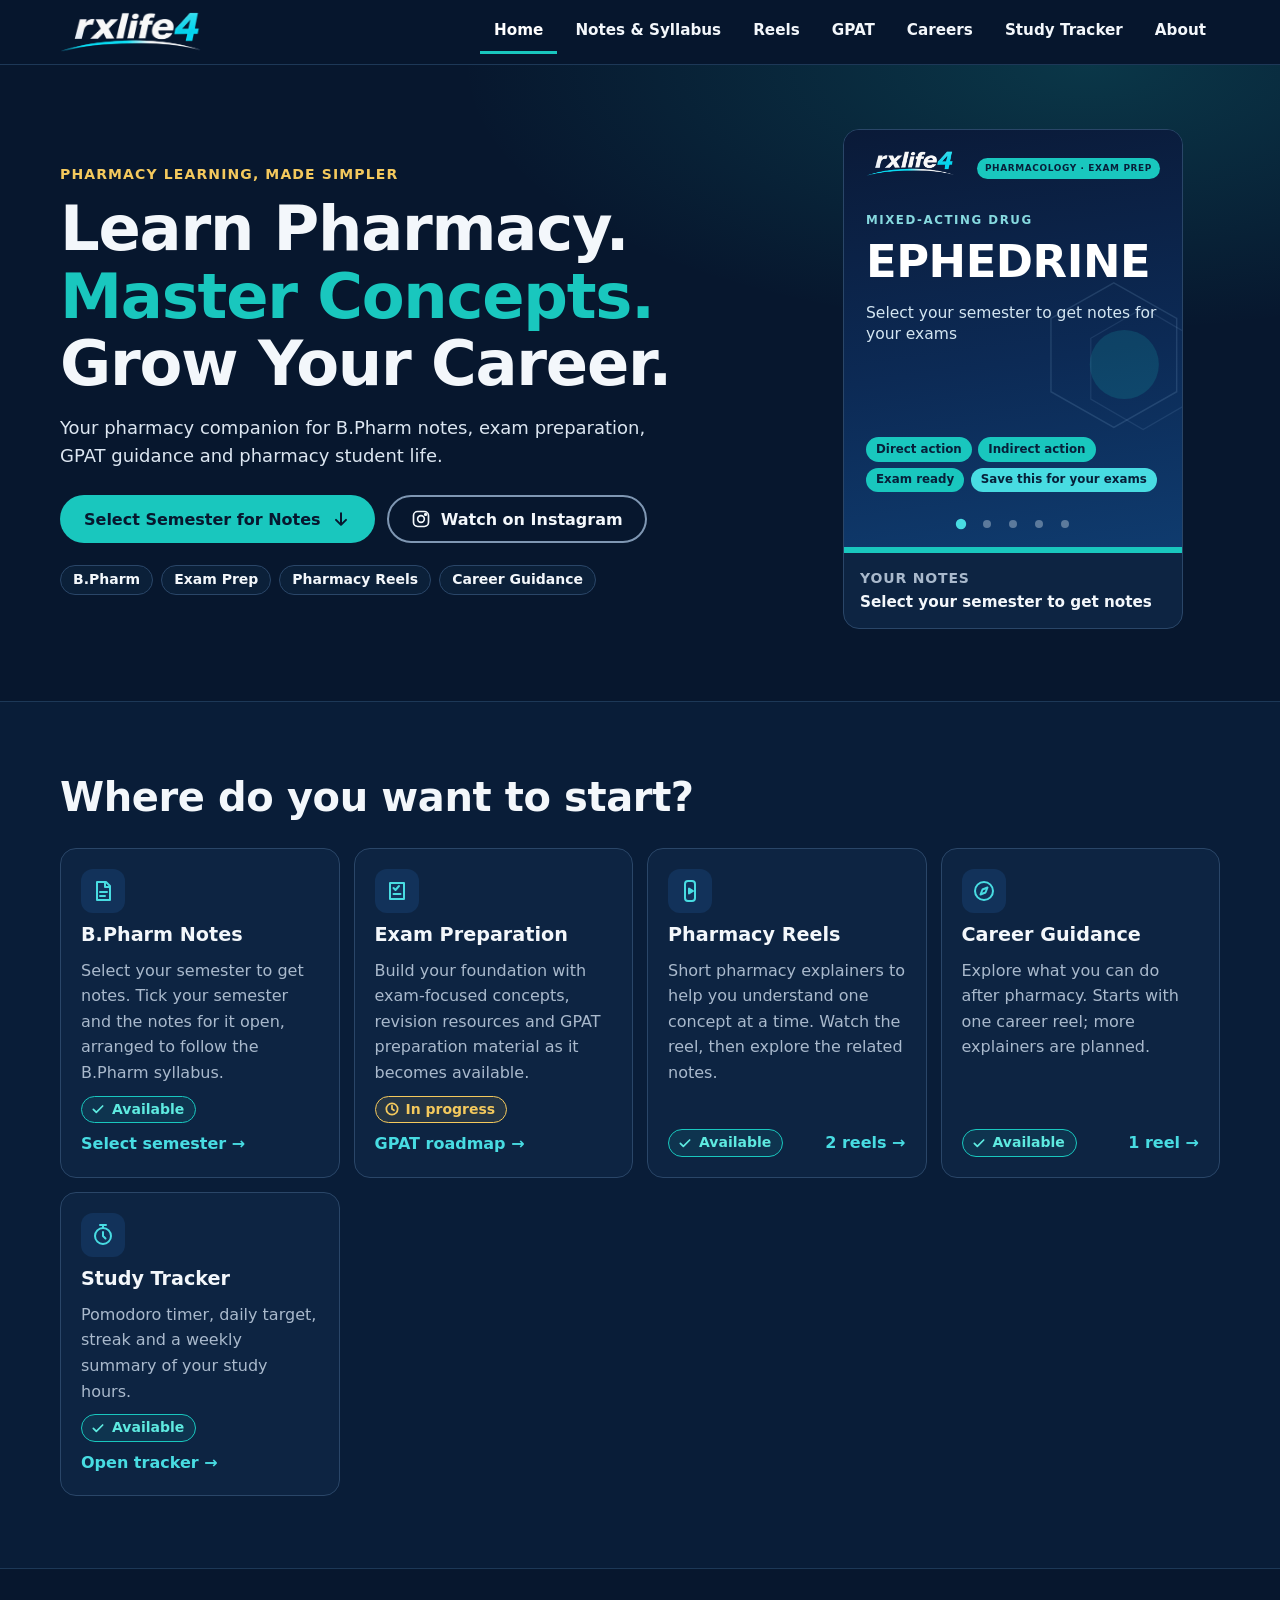
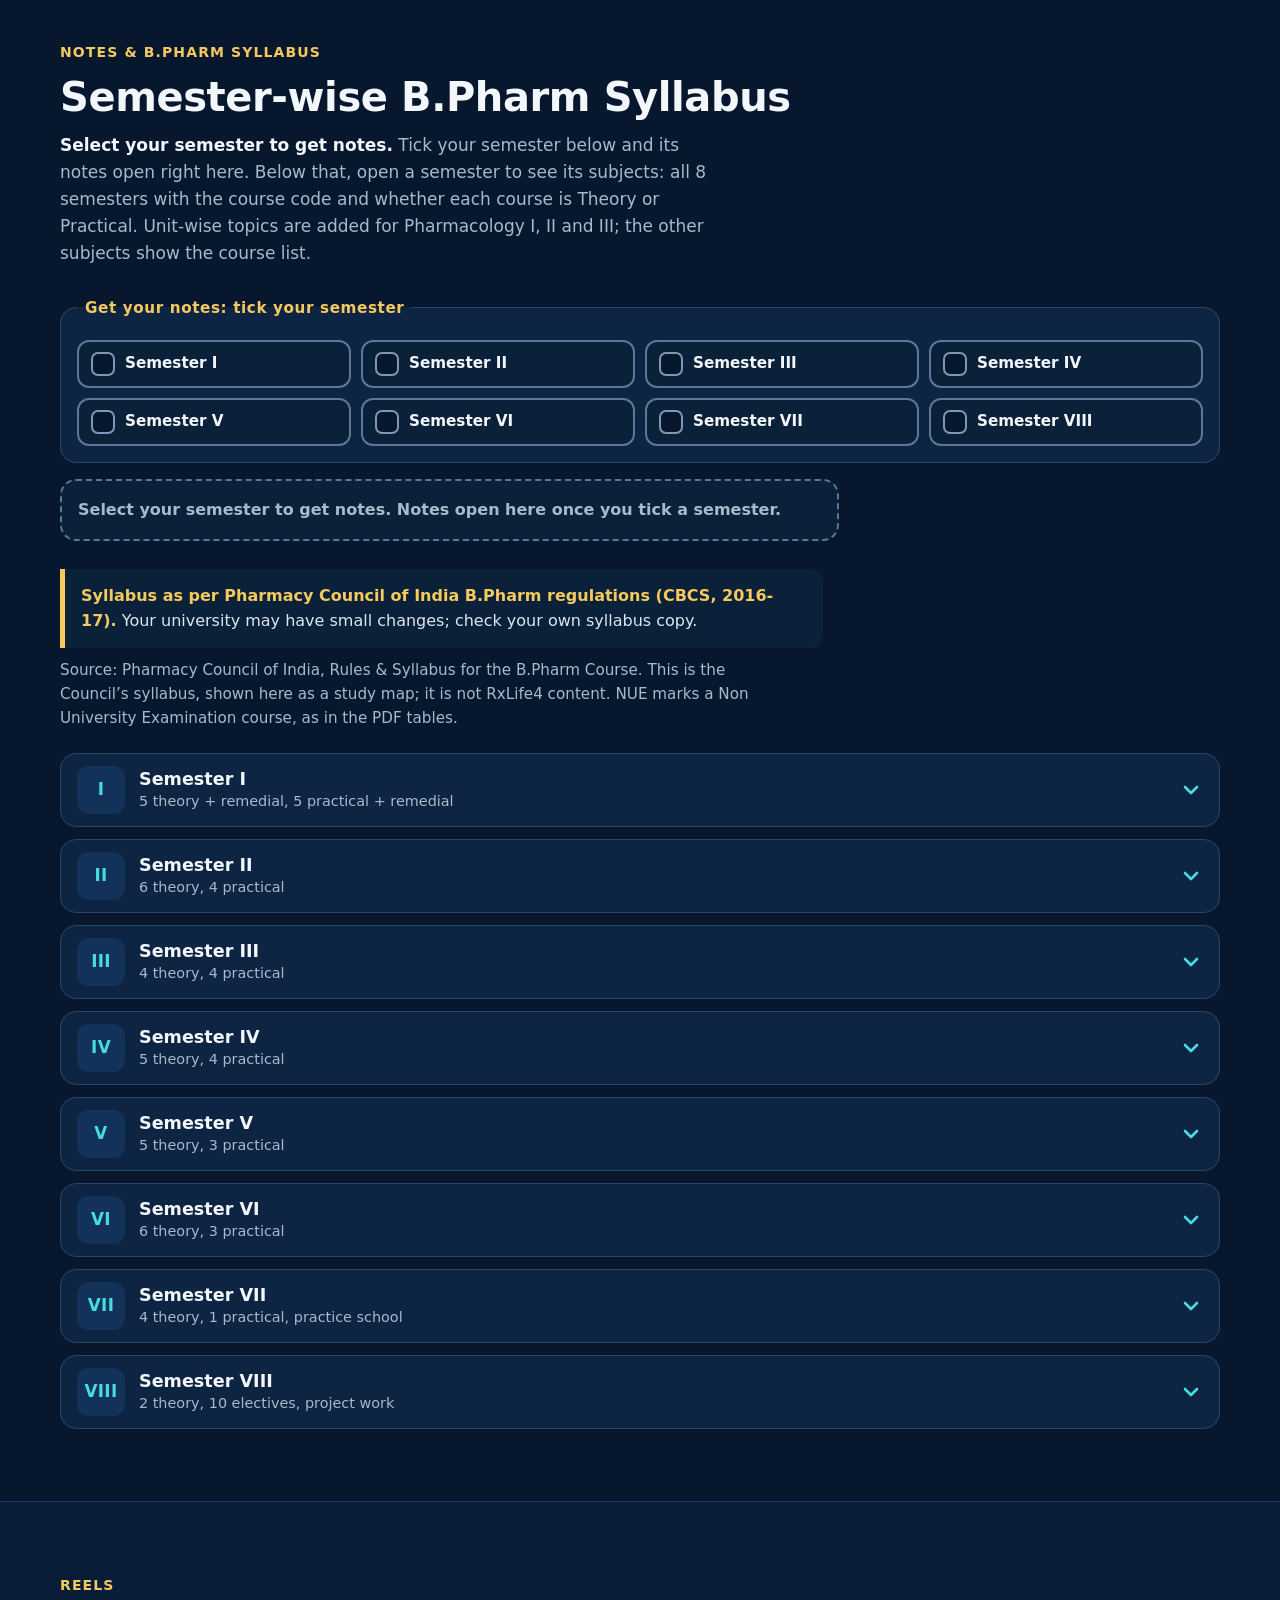
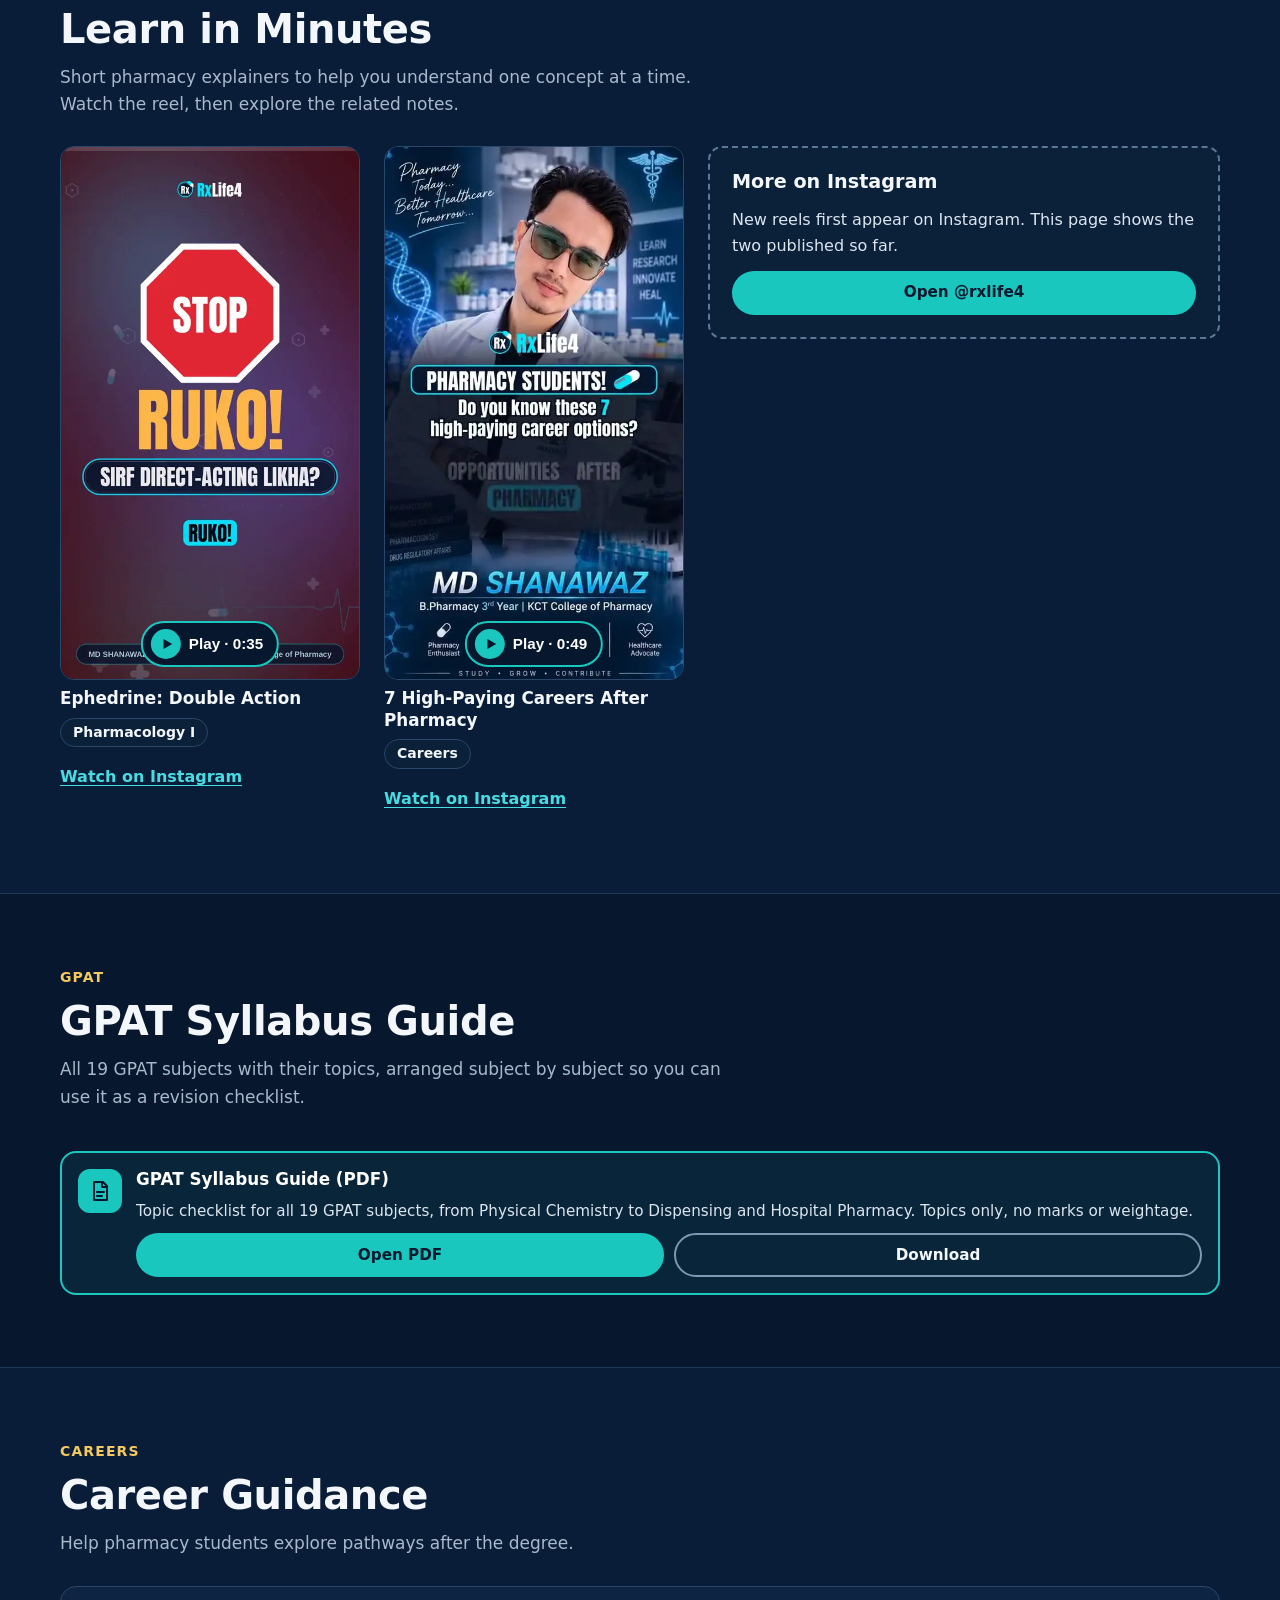
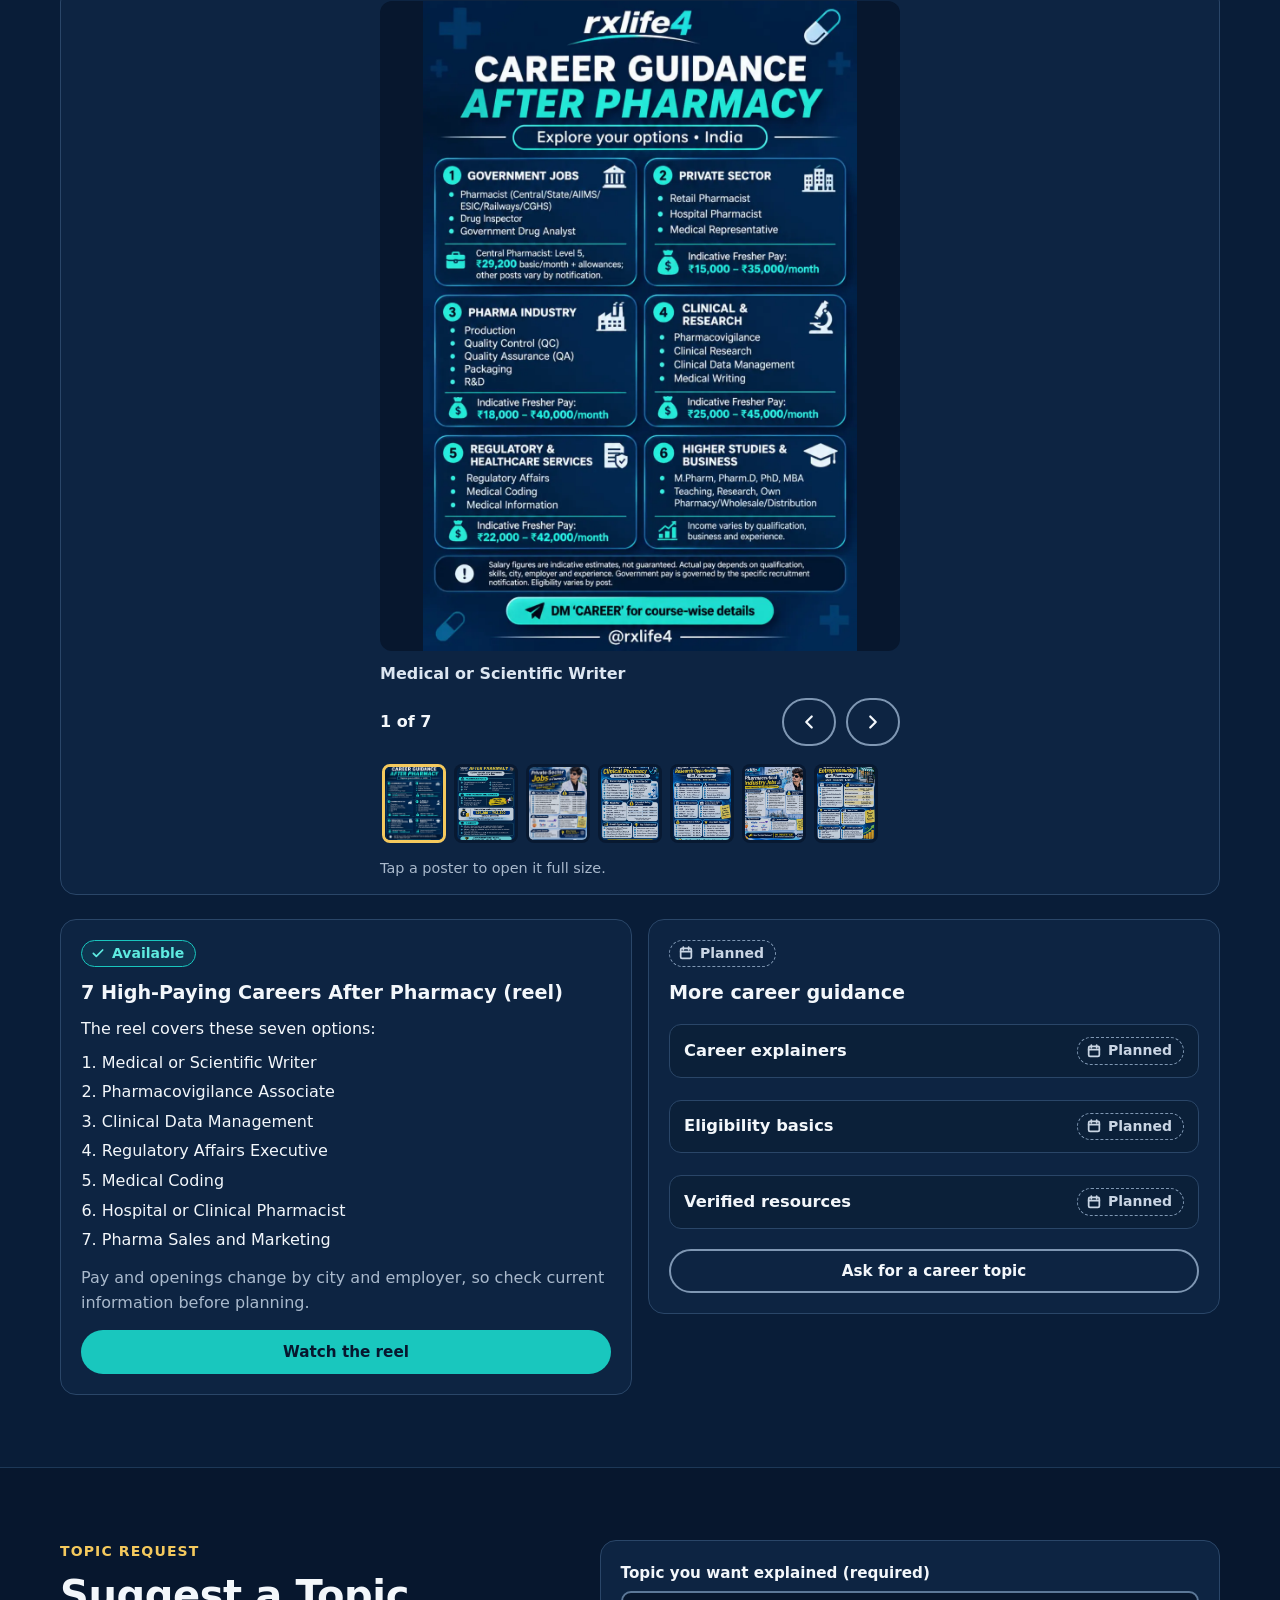
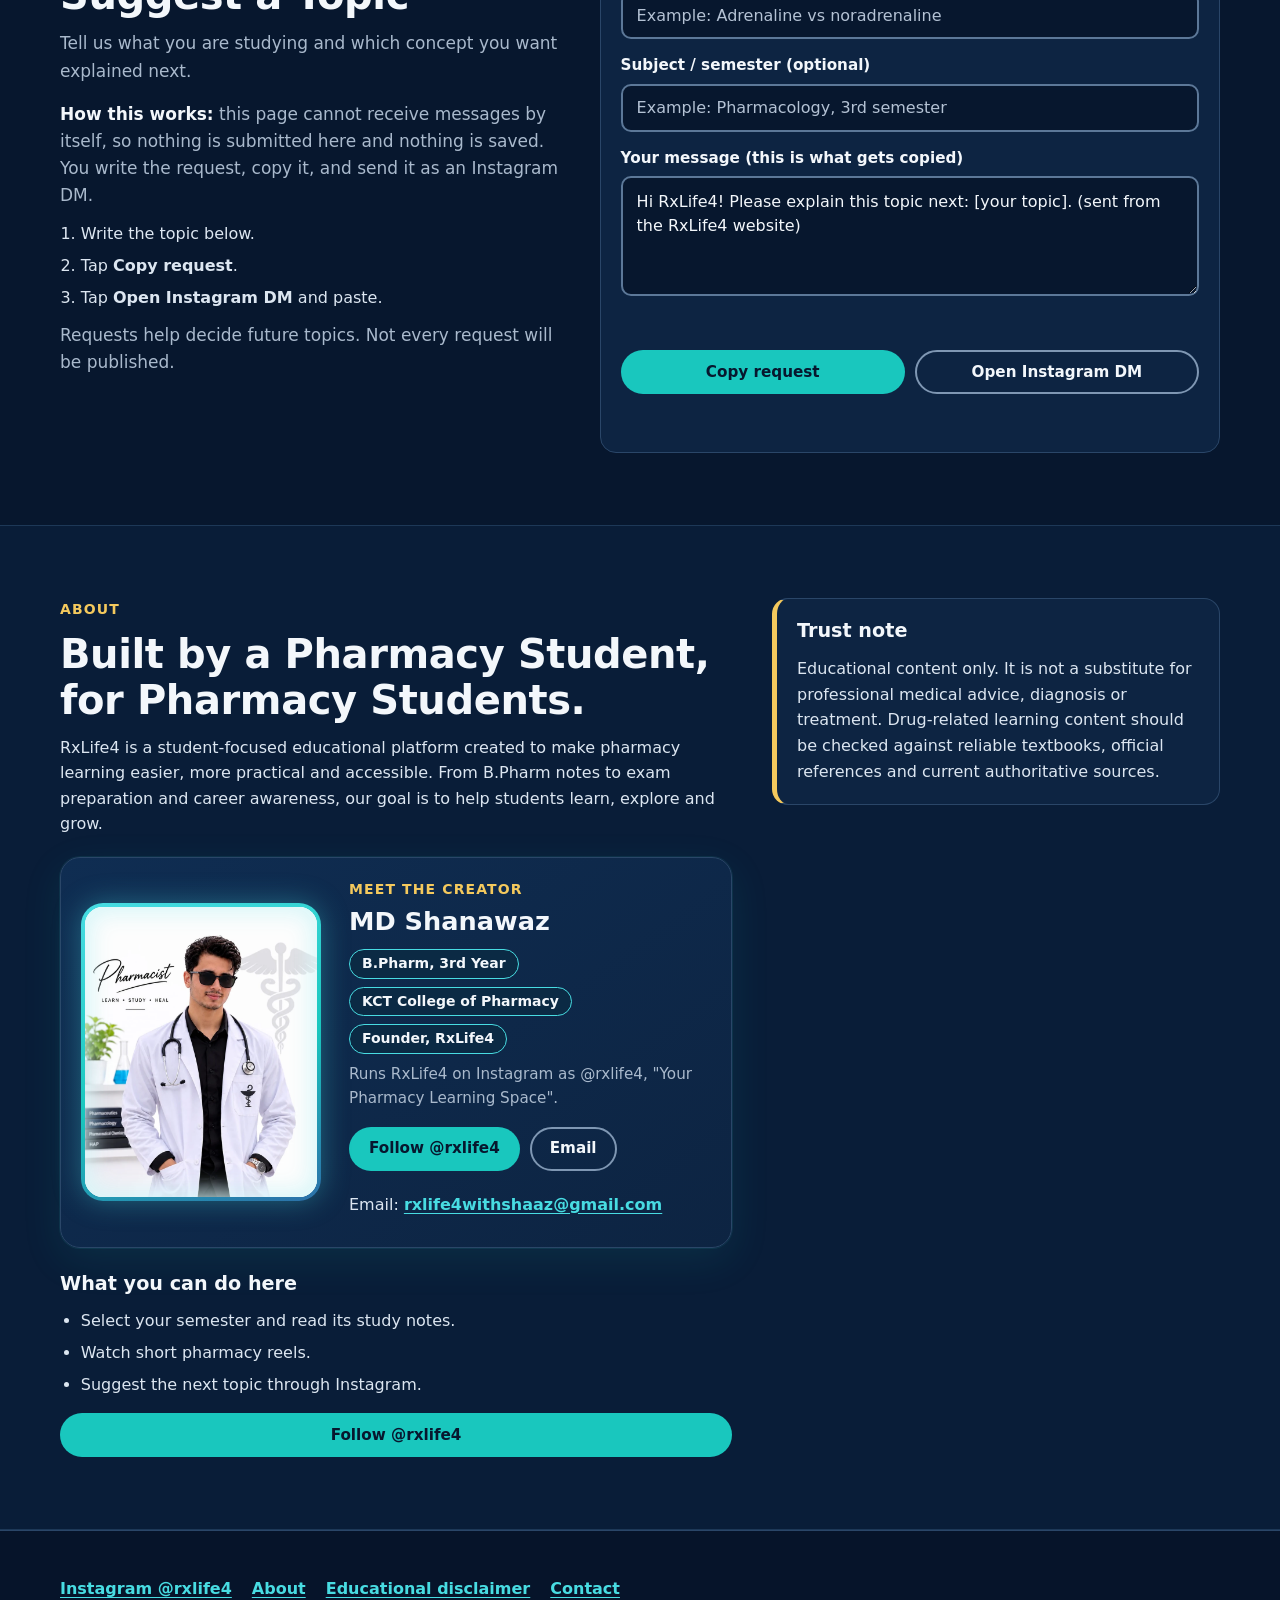
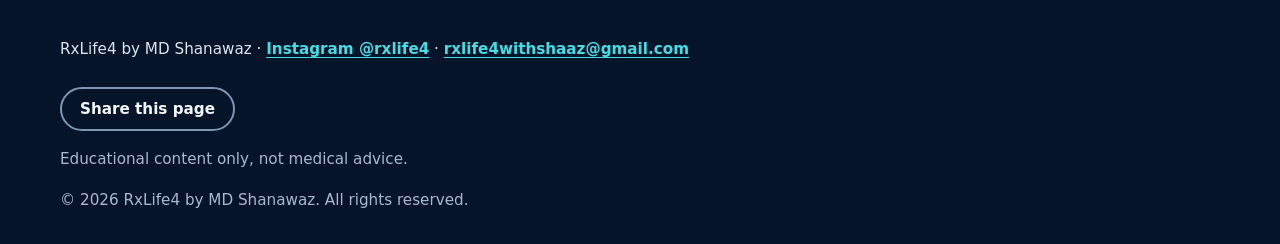
==== index.html @ 4e58566f "Add Study Tracker page and home link" ====
<!DOCTYPE html>
<html lang="en">
<head>
<meta charset="utf-8">
<meta name="viewport" content="width=device-width, initial-scale=1">
<meta name="color-scheme" content="light">
<link rel="icon" type="image/webp" href="assets/img/logo.webp">
<meta name="theme-color" content="#07172E">
<title>RxLife4 | Pharmacy Notes, Reels and Career Guidance for B.Pharm Students</title>
<meta name="description" content="RxLife4 is a pharmacy learning space for B.Pharm students: a semester-wise B.Pharm syllabus map, semester-wise study notes (select your semester to get them), short concept reels, GPAT and career guidance, built by a pharmacy student.">
<meta property="og:type" content="website">
<meta property="og:site_name" content="RxLife4">
<meta property="og:title" content="RxLife4 | Learn Pharmacy. Master Concepts. Grow Your Career.">
<meta property="og:description" content="B.Pharm study notes, short pharmacy reels and career guidance. Select your semester to get notes.">
<meta property="og:image" content="assets/img/ephedrine-slide-01.webp">
<meta property="og:image:alt" content="RxLife4 note cover: Ephedrine, a mixed-acting drug">
<meta name="twitter:card" content="summary_large_image">
<meta name="twitter:title" content="RxLife4 | Your Pharmacy Learning Space">
<meta name="twitter:description" content="B.Pharm study notes, short pharmacy reels and career guidance.">
<link rel="stylesheet" href="style.css">
</head>
<body>
<a class="skip" href="#main">Skip to content</a>

<header class="top" id="top">
  <div class="wrap bar">
    <a class="logo" href="#home" data-nav aria-label="RxLife4 home"><img src="assets/img/logo-hd.webp" alt="RxLife4" width="141" height="40"></a>
    <button class="menubtn" id="menubtn" aria-expanded="false" aria-controls="menu">
      <svg viewBox="0 0 24 24" fill="none" stroke="currentColor" stroke-width="2.4" stroke-linecap="round" aria-hidden="true"><path d="M4 7h16M4 12h16M4 17h16"/></svg><span id="menulbl">Menu</span>
    </button>
    <nav id="menu" aria-label="Main">
      <ul>
        <li><a href="#home" data-nav>Home</a></li>
        <li><a href="#syllabus" data-nav>Notes &amp; Syllabus</a></li>
        <li><a href="#reels" data-nav>Reels</a></li>
        <li><a href="#gpat" data-nav>GPAT</a></li>
        <li><a href="#careers" data-nav>Careers</a></li>
        <li><a href="studytracker.html">Study Tracker</a></li>
        <li><a href="#about" data-nav>About</a></li>
      </ul>
    </nav>
  </div>
</header>

<main id="main">

<!-- 1. HERO -->
<section class="hero" id="home" aria-labelledby="h1">
  <div class="wrap">
    <div class="copy">
      <span class="eyebrow">Pharmacy learning, made simpler</span>
      <h1 id="h1">Learn Pharmacy. <span class="hl">Master Concepts.</span> Grow Your Career.</h1>
      <p class="sub">Your pharmacy companion for B.Pharm notes, exam preparation, GPAT guidance and pharmacy student life.</p>
      <div class="cta">
        <a class="btn btn-p" href="#syllabus" data-nav>Select Semester for Notes
          <svg viewBox="0 0 24 24" fill="none" stroke="currentColor" stroke-width="2.4" stroke-linecap="round" stroke-linejoin="round" aria-hidden="true"><path d="M12 5v14M6 13l6 6 6-6"/></svg></a>
        <a class="btn btn-s" href="https://www.instagram.com/rxlife4/" target="_blank" rel="noopener">
          <svg viewBox="0 0 24 24" fill="none" stroke="currentColor" stroke-width="2" stroke-linecap="round" stroke-linejoin="round" aria-hidden="true"><rect x="3" y="3" width="18" height="18" rx="5"/><circle cx="12" cy="12" r="4"/><circle cx="17.5" cy="6.5" r="1" fill="currentColor"/></svg>
          Watch on Instagram</a>
      </div>
      <ul class="tags" aria-label="Topics covered"><li class="chip">B.Pharm</li><li class="chip">Exam Prep</li><li class="chip">Pharmacy Reels</li><li class="chip">Career Guidance</li></ul>
    </div>
    <div class="latest" id="featcard" role="group" aria-roledescription="carousel" aria-label="Featured drug">
      <div class="fc-art">
        <a class="fc-link" href="#syllabus" data-nav tabindex="-1" aria-hidden="true">
          <svg class="fc-deco" viewBox="0 0 200 250" aria-hidden="true" focusable="false"><polygon points="122,58 182,92 182,162 122,196 62,162 62,92" fill="none" stroke="rgba(150,190,230,.16)" stroke-width="1.4"/><polygon points="150,82 200,111 200,169 150,198 100,169 100,111" fill="none" stroke="rgba(150,190,230,.12)" stroke-width="1.2"/><circle cx="132" cy="136" r="33" fill="rgba(25,199,190,.16)"/></svg>
          <span class="fc-top"><img src="assets/img/logo-hd.webp" alt="" width="640" height="182"><span class="fc-badge">Pharmacology &middot; Exam prep</span></span>
          <span class="fc-body" id="fc-body" style="--n:9">
            <span class="fc-cat">MIXED-ACTING DRUG</span>
            <span class="fc-name">Ephedrine</span>
            <span class="fc-desc">Select your semester to get notes for your exams</span>
          </span>
          <span class="fc-pills" id="fc-pills"><span class="fc-pill">Direct action</span><span class="fc-pill">Indirect action</span><span class="fc-pill">Exam ready</span><span class="fc-pill fc-save">Save this for your exams</span></span>
        </a>
        <div class="fc-dots" id="fc-dots" hidden></div>
      </div>
      <a class="cap" id="fc-cap" href="#syllabus" data-nav aria-label="Select your semester to get notes."><small>Your notes</small><b id="fc-note">Select your semester to get notes</b></a>
    </div>
  </div>
</section>

<!-- 2. QUICK ENTRY POINTS -->
<section class="sec band" aria-labelledby="h-entry">
  <div class="wrap">
    <div class="head"><h2 id="h-entry">Where do you want to start?</h2></div>
    <ul class="entry">
      <li><a class="ecard" href="#syllabus" data-nav>
        <span class="ic"><svg viewBox="0 0 24 24" fill="none" stroke="currentColor" stroke-width="2" stroke-linecap="round" stroke-linejoin="round" aria-hidden="true"><path d="M6 3h9l4 4v14H6z"/><path d="M14 3v5h5M9 13h7M9 17h5"/></svg></span>
        <h3>B.Pharm Notes</h3>
        <p>Select your semester to get notes. Tick your semester and the notes for it open, arranged to follow the B.Pharm syllabus.</p>
        <span class="go"><span class="st st-a"><svg viewBox="0 0 24 24" fill="none" stroke="currentColor" stroke-width="2.6" stroke-linecap="round" stroke-linejoin="round" aria-hidden="true"><path d="m5 12.5 4.5 4.5L19 7.5"/></svg>Available</span><span>Select semester &rarr;</span></span></a></li>
      <li><a class="ecard" href="#gpat" data-nav>
        <span class="ic"><svg viewBox="0 0 24 24" fill="none" stroke="currentColor" stroke-width="2" stroke-linecap="round" stroke-linejoin="round" aria-hidden="true"><path d="M5 4h14v16H5z"/><path d="m8.5 9 2 2 3.5-4M8.5 15h7"/></svg></span>
        <h3>Exam Preparation</h3>
        <p>Build your foundation with exam-focused concepts, revision resources and GPAT preparation material as it becomes available.</p>
        <span class="go"><span class="st st-i"><svg viewBox="0 0 24 24" fill="none" stroke="currentColor" stroke-width="2.6" stroke-linecap="round" stroke-linejoin="round" aria-hidden="true"><circle cx="12" cy="12" r="8.5"/><path d="M12 7v5l3 2"/></svg>In progress</span><span>GPAT roadmap &rarr;</span></span></a></li>
      <li><a class="ecard" href="#reels" data-nav>
        <span class="ic"><svg viewBox="0 0 24 24" fill="none" stroke="currentColor" stroke-width="2" stroke-linecap="round" stroke-linejoin="round" aria-hidden="true"><rect x="7" y="2" width="10" height="20" rx="3"/><path d="M11 9.5v5l4-2.5z" fill="currentColor"/></svg></span>
        <h3>Pharmacy Reels</h3>
        <p>Short pharmacy explainers to help you understand one concept at a time. Watch the reel, then explore the related notes.</p>
        <span class="go"><span class="st st-a"><svg viewBox="0 0 24 24" fill="none" stroke="currentColor" stroke-width="2.6" stroke-linecap="round" stroke-linejoin="round" aria-hidden="true"><path d="m5 12.5 4.5 4.5L19 7.5"/></svg>Available</span><span>2 reels &rarr;</span></span></a></li>
      <li><a class="ecard" href="#careers" data-nav>
        <span class="ic"><svg viewBox="0 0 24 24" fill="none" stroke="currentColor" stroke-width="2" stroke-linecap="round" stroke-linejoin="round" aria-hidden="true"><circle cx="12" cy="12" r="9"/><path d="m15.5 8.5-2 5-5 2 2-5z"/></svg></span>
        <h3>Career Guidance</h3>
        <p>Explore what you can do after pharmacy. Starts with one career reel; more explainers are planned.</p>
        <span class="go"><span class="st st-a"><svg viewBox="0 0 24 24" fill="none" stroke="currentColor" stroke-width="2.6" stroke-linecap="round" stroke-linejoin="round" aria-hidden="true"><path d="m5 12.5 4.5 4.5L19 7.5"/></svg>Available</span><span>1 reel &rarr;</span></span></a></li>
      <li><a class="ecard" href="studytracker.html">
        <span class="ic" aria-hidden="true"><svg viewBox="0 0 24 24" fill="none" stroke="currentColor" stroke-width="2" stroke-linecap="round" stroke-linejoin="round"><circle cx="12" cy="13" r="8"/><path d="M12 9v4l2.5 2.5M9 2h6M12 2v3"/></svg></span>
        <h3>Study Tracker</h3>
        <p>Pomodoro timer, daily target, streak and a weekly summary of your study hours.</p>
        <span class="go"><span class="st st-a"><svg viewBox="0 0 24 24" fill="none" stroke="currentColor" stroke-width="2.6" stroke-linecap="round" stroke-linejoin="round" aria-hidden="true"><path d="m5 12.5 4.5 4.5L19 7.5"/></svg>Available</span><span>Open tracker &rarr;</span></span></a></li>
    </ul>
  </div>
</section>

<!-- 4b. SYLLABUS -->
<section class="sec" id="syllabus" aria-labelledby="h-syl" tabindex="-1">
  <div class="wrap">
    <div class="head">
      <span class="eyebrow">Notes &amp; B.Pharm syllabus</span>
      <h2 id="h-syl">Semester-wise B.Pharm Syllabus</h2>
      <p class="lead"><b style="color:#F3F7FB">Select your semester to get notes.</b> Tick your semester below and its notes open right here. Below that, open a semester to see its subjects: all 8 semesters with the course code and whether each course is Theory or Practical. Unit-wise topics are added for Pharmacology I, II and III; the other subjects show the course list.</p>
    </div>
    <div class="semgate" id="semgate">
      <fieldset class="sempick">
        <legend>Get your notes: tick your semester</legend>
        <div class="picks">
        <label class="pick"><input type="radio" name="semsel" value="I"><span class="pk"><i class="bx"><svg viewBox="0 0 24 24" fill="none" stroke="currentColor" stroke-width="3" stroke-linecap="round" stroke-linejoin="round" aria-hidden="true"><path d="m5 12.5 4.5 4.5L19 7.5"/></svg></i>Semester I</span></label>
        <label class="pick"><input type="radio" name="semsel" value="II"><span class="pk"><i class="bx"><svg viewBox="0 0 24 24" fill="none" stroke="currentColor" stroke-width="3" stroke-linecap="round" stroke-linejoin="round" aria-hidden="true"><path d="m5 12.5 4.5 4.5L19 7.5"/></svg></i>Semester II</span></label>
        <label class="pick"><input type="radio" name="semsel" value="III"><span class="pk"><i class="bx"><svg viewBox="0 0 24 24" fill="none" stroke="currentColor" stroke-width="3" stroke-linecap="round" stroke-linejoin="round" aria-hidden="true"><path d="m5 12.5 4.5 4.5L19 7.5"/></svg></i>Semester III</span></label>
        <label class="pick"><input type="radio" name="semsel" value="IV"><span class="pk"><i class="bx"><svg viewBox="0 0 24 24" fill="none" stroke="currentColor" stroke-width="3" stroke-linecap="round" stroke-linejoin="round" aria-hidden="true"><path d="m5 12.5 4.5 4.5L19 7.5"/></svg></i>Semester IV</span></label>
        <label class="pick"><input type="radio" name="semsel" value="V"><span class="pk"><i class="bx"><svg viewBox="0 0 24 24" fill="none" stroke="currentColor" stroke-width="3" stroke-linecap="round" stroke-linejoin="round" aria-hidden="true"><path d="m5 12.5 4.5 4.5L19 7.5"/></svg></i>Semester V</span></label>
        <label class="pick"><input type="radio" name="semsel" value="VI"><span class="pk"><i class="bx"><svg viewBox="0 0 24 24" fill="none" stroke="currentColor" stroke-width="3" stroke-linecap="round" stroke-linejoin="round" aria-hidden="true"><path d="m5 12.5 4.5 4.5L19 7.5"/></svg></i>Semester VI</span></label>
        <label class="pick"><input type="radio" name="semsel" value="VII"><span class="pk"><i class="bx"><svg viewBox="0 0 24 24" fill="none" stroke="currentColor" stroke-width="3" stroke-linecap="round" stroke-linejoin="round" aria-hidden="true"><path d="m5 12.5 4.5 4.5L19 7.5"/></svg></i>Semester VII</span></label>
        <label class="pick"><input type="radio" name="semsel" value="VIII"><span class="pk"><i class="bx"><svg viewBox="0 0 24 24" fill="none" stroke="currentColor" stroke-width="3" stroke-linecap="round" stroke-linejoin="round" aria-hidden="true"><path d="m5 12.5 4.5 4.5L19 7.5"/></svg></i>Semester VIII</span></label>
        </div>
      </fieldset>
      <div class="notespanel" id="notespanel" tabindex="-1" aria-live="polite">
        <p class="nhint" id="nhint">Select your semester to get notes. Notes open here once you tick a semester.</p>
        <div id="npbody" hidden>
          <div class="nphead"><h3 id="nptitle">Semester notes</h3><button class="btn btn-s btn-sm" type="button" id="npclose">Hide notes</button></div>
          <div class="nlist" id="notes-IV" data-sem="IV" hidden>
      <article class="res" id="item-ephedrine" data-subject="BP404T" data-types="Slides,Reel" data-kw="ephedrine sympathomimetics sympathomimetic pharmacology double action mixed-acting direct indirect noradrenaline receptor nerve tachyphylaxis repeated dose nasal congestion spinal anaesthesia hypotension tachycardia MAOI blood pressure exam b.pharm">
        <img class="cover" src="assets/img/ephedrine-slide-01.webp" alt="Cover slide of the Ephedrine note" width="760" height="950" loading="lazy">
        <div class="body">
          <div class="badges"><span class="chip">Pharmacology I &middot; BP404T</span><span class="chip">Semester IV</span><span class="chip">Slides + reel</span><span class="chip">12 slides</span></div>
          <h3>Ephedrine: Double Action</h3>
          <p><b>What you will learn:</b> Ephedrine works in two ways, direct on receptors and indirect by releasing noradrenaline from nerves. Together that makes it mixed-acting.</p>
          <dl class="facts">
            <div><dt>Format:</dt><dd>12 slides + a 35-second reel</dd></div>
            <div><dt>Syllabus:</dt><dd>BP404T Pharmacology I, Unit III, sympathomimetics (<a href="#sem-IV" data-nav data-sem="IV">see syllabus</a>)</dd></div>
            <div><dt>Updated:</dt><dd>18 Nov 2026</dd></div>
            <div><dt>References:</dt><dd>4 sources listed (<a href="#refs" data-nav>see references</a>)</dd></div>
          </dl>
          <div class="acts">
            <a class="btn btn-p btn-sm" href="#ephedrine" data-nav>Read</a>
            <button class="btn btn-s btn-sm" type="button" id="viewslides">View slides</button>
            <button class="btn btn-s btn-sm" type="button" data-reel="eph">Watch reel</button>
          </div>
        </div>
      </article>
      <article class="res" id="item-unit2" data-subject="BP404T" data-types="Short notes" data-kw="unit II unit 2 general pharmacology pharmacodynamics receptor agonist antagonist partial agonist spare receptors signal transduction g protein gpcr ion channel jak stat nuclear receptor dose response therapeutic index potency efficacy synergism antagonism adverse drug reaction adr type a type b hypersensitivity teratogenicity drug interaction enzyme induction inhibition cyp3a4 pharmacokinetic pharmacodynamic interaction drug discovery preclinical clinical trial phase 1 phase 2 phase 3 phase 4 pharmacovigilance pvpi pharmacology exam b.pharm">
        <div class="cover" role="img" aria-label="Unit II cover" style="display:grid;place-items:center;background:linear-gradient(160deg,#0E2B4A,#07172E);color:var(--cyan);font-weight:800;font-size:2.4rem;letter-spacing:.04em;min-height:120px">Unit II</div>
        <div class="body">
          <div class="badges"><span class="chip">Pharmacology I &middot; BP404T</span><span class="chip">Semester IV</span><span class="chip">Short notes</span><span class="chip">4 topics</span></div>
          <h3>Pharmacology I, Unit II: General pharmacology</h3>
          <p><b>What you will learn:</b> How drugs act on the body, why they cause side effects and interactions, and how a new drug is tested, in short exam-ready lines with memory aids and exam tips.</p>
          <dl class="facts">
            <div><dt>Topics:</dt><dd>Pharmacodynamics, adverse drug reactions, drug interactions, drug discovery and clinical trials, pharmacovigilance</dd></div>
            <div><dt>Syllabus:</dt><dd>BP404T Pharmacology I, Unit II (<a href="#sem-IV" data-nav data-sem="IV">see syllabus</a>)</dd></div>
            <div><dt>Updated:</dt><dd>19 Nov 2026</dd></div>
          </dl>
          <div class="acts">
            <a class="btn btn-p btn-sm" href="#unit2" data-nav>Read</a>
          </div>
        </div>
      </article>
      <article class="res" id="item-unit3" data-subject="BP404T" data-types="Short notes" data-kw="unit III unit 3 autonomic nervous system ans sympathetic parasympathetic neurotransmitter neurohumoral transmission co-transmission acetylcholine noradrenaline cholinergic anticholinesterase atropine antimuscarinic adrenergic beta blocker alpha blocker neuromuscular blocker succinylcholine curare dantrolene skeletal muscle relaxant local anaesthetic anesthetic lidocaine bupivacaine myasthenia gravis pyridostigmine neostigmine glaucoma timolol pilocarpine latanoprost pharmacology exam b.pharm">
        <div class="cover" role="img" aria-label="Unit III cover" style="display:grid;place-items:center;background:linear-gradient(160deg,#0E2B4A,#07172E);color:var(--cyan);font-weight:800;font-size:2.4rem;letter-spacing:.04em;min-height:120px">Unit III</div>
        <div class="body">
          <div class="badges"><span class="chip">Pharmacology I &middot; BP404T</span><span class="chip">Semester IV</span><span class="chip">Short notes</span><span class="chip">6 topics</span></div>
          <h3>Pharmacology I, Unit III: ANS and related drugs</h3>
          <p><b>What you will learn:</b> How the autonomic nervous system works and the main drug groups that act on it, in short exam-ready lines with memory aids and exam tips.</p>
          <dl class="facts">
            <div><dt>Topics:</dt><dd>ANS, neurotransmission, cholinergic and adrenergic drugs, muscle relaxants, local anaesthetics, myasthenia gravis and glaucoma drugs</dd></div>
            <div><dt>Syllabus:</dt><dd>BP404T Pharmacology I, Unit III (<a href="#sem-IV" data-nav data-sem="IV">see syllabus</a>)</dd></div>
            <div><dt>Updated:</dt><dd>19 Nov 2026</dd></div>
          </dl>
          <div class="acts">
            <a class="btn btn-p btn-sm" href="#unit3" data-nav>Read</a>
          </div>
        </div>
      </article>
    
          </div>
          <div class="soon" id="npsoon" hidden>
            <h4 id="soonh">Notes coming soon for this semester</h4>
            <p>No notes are published for this semester yet. If you want a topic from it first, suggest it.</p>
            <div class="acts"><a class="btn btn-p btn-sm" href="#request" data-nav>Suggest a topic</a></div>
          </div>
        </div>
      </div>
    </div>
    <div class="sylnote">
      <p class="note"><b>Syllabus as per Pharmacy Council of India B.Pharm regulations (CBCS, 2016-17).</b> Your university may have small changes; check your own syllabus copy.</p>
      <p class="src">Source: Pharmacy Council of India, Rules &amp; Syllabus for the B.Pharm Course. This is the Council&rsquo;s syllabus, shown here as a study map; it is not RxLife4 content. NUE marks a Non University Examination course, as in the PDF tables.</p>
    </div>
    <div class="syl" id="syl">
<details class="sem" id="sem-I"><summary><span class="rn" aria-hidden="true">I</span><span class="st-t"><b>Semester I</b><small>5 theory + remedial, 5 practical + remedial</small></span><svg class="chev" viewBox="0 0 24 24" fill="none" stroke="currentColor" stroke-width="2.6" stroke-linecap="round" stroke-linejoin="round" aria-hidden="true"><path d="m6 9 6 6 6-6"/></svg></summary><div class="sb"><p class="sn"><b>Remedial courses.</b> The PDF lists Remedial Biology (BP106RBT) for students who studied Mathematics / Physics / Chemistry at HSC, and Remedial Mathematics (BP106RMT) for students who studied Physics / Chemistry / Botany / Zoology at HSC. Remedial Biology Practical (BP112RBP) goes with Remedial Biology.</p><div class="gcols"><div class="grp"><h4>Theory</h4><ul class="cl"><li class="cr"><span class="code">BP101T</span><span class="cn">Human Anatomy and Physiology I</span><span class="ntag">Notes coming soon</span></li><li class="cr"><span class="code">BP102T</span><span class="cn">Pharmaceutical Analysis I</span><span class="ntag">Notes coming soon</span></li><li class="cr"><span class="code">BP103T</span><span class="cn">Pharmaceutics I</span><span class="ntag">Notes coming soon</span></li><li class="cr"><span class="code">BP104T</span><span class="cn">Pharmaceutical Inorganic Chemistry</span><span class="ntag">Notes coming soon</span></li><li class="cr"><span class="code">BP105T</span><span class="cn">Communication skills <abbr class="nue" title="Non University Examination">NUE</abbr></span><span class="ntag">Notes coming soon</span></li><li class="cr"><span class="code">BP106RBT</span><span class="cn">Remedial Biology <abbr class="nue" title="Non University Examination">NUE</abbr></span><span class="ntag">Notes coming soon</span></li><li class="cr"><span class="code">BP106RMT</span><span class="cn">Remedial Mathematics <abbr class="nue" title="Non University Examination">NUE</abbr></span><span class="ntag">Notes coming soon</span></li></ul></div><div class="grp"><h4>Practical</h4><ul class="cl"><li class="cr"><span class="code">BP107P</span><span class="cn">Human Anatomy and Physiology</span></li><li class="cr"><span class="code">BP108P</span><span class="cn">Pharmaceutical Analysis I</span></li><li class="cr"><span class="code">BP109P</span><span class="cn">Pharmaceutics I</span></li><li class="cr"><span class="code">BP110P</span><span class="cn">Pharmaceutical Inorganic Chemistry</span></li><li class="cr"><span class="code">BP111P</span><span class="cn">Communication skills <abbr class="nue" title="Non University Examination">NUE</abbr></span></li><li class="cr"><span class="code">BP112RBP</span><span class="cn">Remedial Biology <abbr class="nue" title="Non University Examination">NUE</abbr></span></li></ul></div></div></div></details>
<details class="sem" id="sem-II"><summary><span class="rn" aria-hidden="true">II</span><span class="st-t"><b>Semester II</b><small>6 theory, 4 practical</small></span><svg class="chev" viewBox="0 0 24 24" fill="none" stroke="currentColor" stroke-width="2.6" stroke-linecap="round" stroke-linejoin="round" aria-hidden="true"><path d="m6 9 6 6 6-6"/></svg></summary><div class="sb"><div class="gcols"><div class="grp"><h4>Theory</h4><ul class="cl"><li class="cr"><span class="code">BP201T</span><span class="cn">Human Anatomy and Physiology II</span><span class="ntag">Notes coming soon</span></li><li class="cr"><span class="code">BP202T</span><span class="cn">Pharmaceutical Organic Chemistry I</span><span class="ntag">Notes coming soon</span></li><li class="cr"><span class="code">BP203T</span><span class="cn">Biochemistry</span><span class="ntag">Notes coming soon</span></li><li class="cr"><span class="code">BP204T</span><span class="cn">Pathophysiology</span><span class="ntag">Notes coming soon</span></li><li class="cr"><span class="code">BP205T</span><span class="cn">Computer Applications in Pharmacy <abbr class="nue" title="Non University Examination">NUE</abbr></span><span class="ntag">Notes coming soon</span></li><li class="cr"><span class="code">BP206T</span><span class="cn">Environmental sciences <abbr class="nue" title="Non University Examination">NUE</abbr></span><span class="ntag">Notes coming soon</span></li></ul></div><div class="grp"><h4>Practical</h4><ul class="cl"><li class="cr"><span class="code">BP207P</span><span class="cn">Human Anatomy and Physiology II</span></li><li class="cr"><span class="code">BP208P</span><span class="cn">Pharmaceutical Organic Chemistry I</span></li><li class="cr"><span class="code">BP209P</span><span class="cn">Biochemistry</span></li><li class="cr"><span class="code">BP210P</span><span class="cn">Computer Applications in Pharmacy <abbr class="nue" title="Non University Examination">NUE</abbr></span></li></ul></div></div></div></details>
<details class="sem" id="sem-III"><summary><span class="rn" aria-hidden="true">III</span><span class="st-t"><b>Semester III</b><small>4 theory, 4 practical</small></span><svg class="chev" viewBox="0 0 24 24" fill="none" stroke="currentColor" stroke-width="2.6" stroke-linecap="round" stroke-linejoin="round" aria-hidden="true"><path d="m6 9 6 6 6-6"/></svg></summary><div class="sb"><div class="wcard"><span class="wc-ic" aria-hidden="true"><svg viewBox="0 0 24 24" fill="none" stroke="currentColor" stroke-width="2" stroke-linecap="round" stroke-linejoin="round"><path d="M6 3h9l4 4v14H6z"/><path d="M14 3v5h5M9 13h7M9 17h5"/></svg></span><div class="wc-b"><b class="wc-h">3rd Semester Weightage-wise Syllabus</b><p class="wc-d">Unit-wise topics, hours, marks and priority for all 4 theory subjects (PDF).</p><div class="acts"><a class="btn btn-p btn-sm" href="assets/RxLife4-3rd-Sem-Weightage-wise-Syllabus.pdf" target="_blank" rel="noopener">Open PDF</a><a class="btn btn-s btn-sm" href="assets/RxLife4-3rd-Sem-Weightage-wise-Syllabus.pdf" download>Download</a></div></div></div><div class="gcols"><div class="grp"><h4>Theory</h4><ul class="cl"><li class="cr"><span class="code">BP301T</span><span class="cn">Pharmaceutical Organic Chemistry II</span><span class="ntag">Notes coming soon</span></li><li class="cr"><span class="code">BP302T</span><span class="cn">Physical Pharmaceutics I</span><span class="ntag">Notes coming soon</span></li><li class="cr"><span class="code">BP303T</span><span class="cn">Pharmaceutical Microbiology</span><span class="ntag">Notes coming soon</span></li><li class="cr"><span class="code">BP304T</span><span class="cn">Pharmaceutical Engineering</span><span class="ntag">Notes coming soon</span></li></ul></div><div class="grp"><h4>Practical</h4><ul class="cl"><li class="cr"><span class="code">BP305P</span><span class="cn">Pharmaceutical Organic Chemistry II</span></li><li class="cr"><span class="code">BP306P</span><span class="cn">Physical Pharmaceutics I</span></li><li class="cr"><span class="code">BP307P</span><span class="cn">Pharmaceutical Microbiology</span></li><li class="cr"><span class="code">BP308P</span><span class="cn">Pharmaceutical Engineering</span></li></ul></div></div></div></details>
<details class="sem" id="sem-IV"><summary><span class="rn" aria-hidden="true">IV</span><span class="st-t"><b>Semester IV</b><small>5 theory, 4 practical</small></span><svg class="chev" viewBox="0 0 24 24" fill="none" stroke="currentColor" stroke-width="2.6" stroke-linecap="round" stroke-linejoin="round" aria-hidden="true"><path d="m6 9 6 6 6-6"/></svg></summary><div class="sb"><div class="gcols"><div class="grp"><h4>Theory</h4><ul class="cl"><li class="cr"><span class="code">BP401T</span><span class="cn">Pharmaceutical Organic Chemistry III</span><span class="ntag">Notes coming soon</span></li><li class="cr"><span class="code">BP402T</span><span class="cn">Medicinal Chemistry I</span><span class="ntag">Notes coming soon</span></li><li class="cr"><span class="code">BP403T</span><span class="cn">Physical Pharmaceutics II</span><span class="ntag">Notes coming soon</span></li><li class="cr"><span class="code">BP404T</span><span class="cn">Pharmacology I</span><button type="button" class="ntag on" data-notes="BP404T">3 notes available</button></li><li class="cu"><details class="units"><summary><span>Unit-wise topics</span></summary><div class="ub"><div class="unit"><h5>Unit I <span>08 hours</span></h5><p class="gh">General Pharmacology</p><ul class="topics"><li>Introduction to Pharmacology- Definition, historical landmarks and scope of pharmacology, nature and source of drugs, essential drugs concept and routes of drug administration, Agonists, antagonists( competitive and non competitive), spare receptors, addiction, tolerance, dependence, tachyphylaxis, idiosyncrasy, allergy.</li><li>Pharmacokinetics- Membrane transport, absorption, distribution, metabolism and excretion of drugs .Enzyme induction, enzyme inhibition, kinetics of elimination</li></ul></div><div class="unit"><h5>Unit II <span>12 hours</span></h5><p><a class="inl" href="#unit2" data-nav>Read RxLife4 Unit II study notes (all 4 topics)</a></p><p class="gh">General Pharmacology</p><ul class="topics"><li>Pharmacodynamics- Principles and mechanisms of drug action. Receptor theories and classification of receptors, regulation of receptors. drug receptors interactions signal transduction mechanisms, G-protein–coupled receptors, ion channel receptor, transmembrane enzyme linked receptors, transmembrane JAK-STAT binding receptor and receptors that regulate transcription factors, dose response relationship, therapeutic index, combined effects of drugs and factors modifying drug action.</li><li>Adverse drug reactions.</li><li>Drug interactions (pharmacokinetic and pharmacodynamic)</li><li>Drug discovery and clinical evaluation of new drugs -Drug discovery phase, preclinical evaluation phase, clinical trial phase, phases of clinical trials and pharmacovigilance.</li></ul></div><div class="unit"><h5>Unit III <span>10 hours</span></h5><p><a class="inl" href="#unit3" data-nav>Read RxLife4 Unit III study notes (all 6 topics)</a></p><p class="gh">Pharmacology of drugs acting on peripheral nervous system</p><ul class="topics"><li>Organization and function of ANS.</li><li>Neurohumoral transmission,co-transmission and classification of neurotransmitters.</li><li>Parasympathomimetics, Parasympatholytics, Sympathomimetics, sympatholytics. <a class="inl" href="#ephedrine" data-nav>RxLife4 note on a sympathomimetic: Ephedrine: Double Action</a></li><li>Neuromuscular blocking agents and skeletal muscle relaxants (peripheral).</li><li>Local anesthetic agents.</li><li>Drugs used in myasthenia gravis and glaucoma</li></ul></div><div class="unit"><h5>Unit IV <span>08 hours</span></h5><p class="gh">Pharmacology of drugs acting on central nervous system</p><ul class="topics"><li>Neurohumoral transmission in the C.N.S.special emphasis on importance of various neurotransmitters like with GABA, Glutamate, Glycine, serotonin, dopamine.</li><li>General anesthetics and pre-anesthetics.</li><li>Sedatives, hypnotics and centrally acting muscle relaxants.</li><li>Anti-epileptics</li><li>Alcohols and disulfiram</li></ul></div><div class="unit"><h5>Unit V <span>07 hours</span></h5><p class="gh">Pharmacology of drugs acting on central nervous system</p><ul class="topics"><li>Psychopharmacological agents: Antipsychotics, antidepressants, anti-anxiety agents, anti-manics and hallucinogens.</li><li>Drugs used in Parkinsons disease and Alzheimer’s disease.</li><li>CNS stimulants and nootropics.</li><li>Opioid analgesics and antagonists</li><li>Drug addiction, drug abuse, tolerance and dependence.</li></ul></div></div></details></li><li class="cr"><span class="code">BP405T</span><span class="cn">Pharmacognosy and Phytochemistry I</span><span class="ntag">Notes coming soon</span></li></ul></div><div class="grp"><h4>Practical</h4><ul class="cl"><li class="cr"><span class="code">BP406P</span><span class="cn">Medicinal Chemistry I</span></li><li class="cr"><span class="code">BP407P</span><span class="cn">Physical Pharmaceutics II</span></li><li class="cr"><span class="code">BP408P</span><span class="cn">Pharmacology I</span></li><li class="cr"><span class="code">BP409P</span><span class="cn">Pharmacognosy and Phytochemistry I</span></li></ul></div></div></div></details>
<details class="sem" id="sem-V"><summary><span class="rn" aria-hidden="true">V</span><span class="st-t"><b>Semester V</b><small>5 theory, 3 practical</small></span><svg class="chev" viewBox="0 0 24 24" fill="none" stroke="currentColor" stroke-width="2.6" stroke-linecap="round" stroke-linejoin="round" aria-hidden="true"><path d="m6 9 6 6 6-6"/></svg></summary><div class="sb"><div class="wcard"><span class="wc-ic" aria-hidden="true"><svg viewBox="0 0 24 24" fill="none" stroke="currentColor" stroke-width="2" stroke-linecap="round" stroke-linejoin="round"><path d="M6 3h9l4 4v14H6z"/><path d="M14 3v5h5M9 13h7M9 17h5"/></svg></span><div class="wc-b"><b class="wc-h">5th Semester Weightage-wise Syllabus</b><p class="wc-d">Unit-wise topics, hours, marks and priority for all 5 theory subjects (46 slides, PDF).</p><div class="acts"><a class="btn btn-p btn-sm" href="assets/RxLife4-5th-Sem-Weightage-wise-Syllabus.pdf" target="_blank" rel="noopener">Open PDF</a><a class="btn btn-s btn-sm" href="assets/RxLife4-5th-Sem-Weightage-wise-Syllabus.pdf" download>Download</a></div></div></div><div class="gcols"><div class="grp"><h4>Theory</h4><ul class="cl"><li class="cr"><span class="code">BP501T</span><span class="cn">Medicinal Chemistry II</span><span class="ntag">Notes coming soon</span></li><li class="cr"><span class="code">BP502T</span><span class="cn">Industrial Pharmacy I</span><span class="ntag">Notes coming soon</span></li><li class="cr"><span class="code">BP503T</span><span class="cn">Pharmacology II</span><span class="ntag">Notes coming soon</span></li><li class="cu"><details class="units"><summary><span>Unit-wise topics</span></summary><div class="ub"><div class="unit"><h5>Unit I <span>10 hours</span></h5><p class="gh">Pharmacology of drugs acting on cardio vascular system</p><ul class="topics"><li>Introduction to hemodynamic and electrophysiology of heart.</li><li>Drugs used in congestive heart failure</li><li>Anti-hypertensive drugs.</li><li>Anti-anginal drugs.</li><li>Anti-arrhythmic drugs.</li><li>Anti-hyperlipidemic drugs.</li></ul></div><div class="unit"><h5>Unit II <span>10 hours</span></h5><p class="gh">Pharmacology of drugs acting on cardio vascular system</p><ul class="topics"><li>Drug used in the therapy of shock.</li><li>Hematinics, coagulants and anticoagulants.</li><li>Fibrinolytics and anti-platelet drugs</li><li>Plasma volume expanders</li></ul><p class="gh">Pharmacology of drugs acting on urinary system</p><ul class="topics"><li>Diuretics</li><li>Anti-diuretics.</li></ul></div><div class="unit"><h5>Unit III <span>10 hours</span></h5><p class="gh">Autocoids and related drugs</p><ul class="topics"><li>Introduction to autacoids and classification</li><li>Histamine, 5-HT and their antagonists.</li><li>Prostaglandins, Thromboxanes and Leukotrienes.</li><li>Angiotensin, Bradykinin and Substance P.</li><li>Non-steroidal anti-inflammatory agents</li><li>Anti-gout drugs</li><li>Antirheumatic drugs</li></ul></div><div class="unit"><h5>Unit IV <span>08 hours</span></h5><p class="gh">Pharmacology of drugs acting on endocrine system</p><ul class="topics"><li>Basic concepts in endocrine pharmacology.</li><li>Anterior Pituitary hormones- analogues and their inhibitors.</li><li>Thyroid hormones- analogues and their inhibitors.</li><li>Hormones regulating plasma calcium level- Parathormone, Calcitonin and Vitamin-D.</li><li>Insulin, Oral Hypoglycemic agents and glucagon.</li><li>ACTH and corticosteroids.</li></ul></div><div class="unit"><h5>Unit V <span>07 hours</span></h5><p class="gh">Pharmacology of drugs acting on endocrine system</p><ul class="topics"><li>Androgens and Anabolic steroids.</li><li>Estrogens, progesterone and oral contraceptives.</li><li>Drugs acting on the uterus.</li></ul><p class="gh">Bioassay</p><ul class="topics"><li>Principles and applications of bioassay.</li><li>Types of bioassay</li><li>Bioassay of insulin, oxytocin, vasopressin, ACTH,d-tubocurarine,digitalis, histamine and 5-HT</li></ul></div></div></details></li><li class="cr"><span class="code">BP504T</span><span class="cn">Pharmacognosy and Phytochemistry II</span><span class="ntag">Notes coming soon</span></li><li class="cr"><span class="code">BP505T</span><span class="cn">Pharmaceutical Jurisprudence</span><span class="ntag">Notes coming soon</span></li></ul></div><div class="grp"><h4>Practical</h4><ul class="cl"><li class="cr"><span class="code">BP506P</span><span class="cn">Industrial Pharmacy I</span></li><li class="cr"><span class="code">BP507P</span><span class="cn">Pharmacology II</span></li><li class="cr"><span class="code">BP508P</span><span class="cn">Pharmacognosy and Phytochemistry II</span></li></ul></div></div></div></details>
<details class="sem" id="sem-VI"><summary><span class="rn" aria-hidden="true">VI</span><span class="st-t"><b>Semester VI</b><small>6 theory, 3 practical</small></span><svg class="chev" viewBox="0 0 24 24" fill="none" stroke="currentColor" stroke-width="2.6" stroke-linecap="round" stroke-linejoin="round" aria-hidden="true"><path d="m6 9 6 6 6-6"/></svg></summary><div class="sb"><div class="wcard"><span class="wc-ic" aria-hidden="true"><svg viewBox="0 0 24 24" fill="none" stroke="currentColor" stroke-width="2" stroke-linecap="round" stroke-linejoin="round"><path d="M6 3h9l4 4v14H6z"/><path d="M14 3v5h5M9 13h7M9 17h5"/></svg></span><div class="wc-b"><b class="wc-h">6th Semester Weightage-wise Syllabus</b><p class="wc-d">Unit-wise topics, hours, marks and priority for all 6 theory subjects (49 slides, PDF).</p><div class="acts"><a class="btn btn-p btn-sm" href="assets/RxLife4-6th-Sem-Weightage-wise-Syllabus.pdf" target="_blank" rel="noopener">Open PDF</a><a class="btn btn-s btn-sm" href="assets/RxLife4-6th-Sem-Weightage-wise-Syllabus.pdf" download>Download</a></div></div></div><div class="gcols"><div class="grp"><h4>Theory</h4><ul class="cl"><li class="cr"><span class="code">BP601T</span><span class="cn">Medicinal Chemistry III</span><span class="ntag">Notes coming soon</span></li><li class="cr"><span class="code">BP602T</span><span class="cn">Pharmacology III</span><span class="ntag">Notes coming soon</span></li><li class="cu"><details class="units"><summary><span>Unit-wise topics</span></summary><div class="ub"><div class="unit"><h5>Unit I <span>10 hours</span></h5><p class="gh">Pharmacology of drugs acting on Respiratory system</p><ul class="topics"><li>Anti -asthmatic drugs</li><li>Drugs used in the management of COPD</li><li>Expectorants and antitussives</li><li>Nasal decongestants</li><li>Respiratory stimulants</li></ul><p class="gh">Pharmacology of drugs acting on the Gastrointestinal Tract</p><ul class="topics"><li>Antiulcer agents.</li><li>Drugs for constipation and diarrhoea.</li><li>Appetite stimulants and suppressants.</li><li>Digestants and carminatives.</li><li>Emetics and anti-emetics.</li></ul></div><div class="unit"><h5>Unit II <span>10 hours</span></h5><p class="gh">Chemotherapy</p><ul class="topics"><li>General principles of chemotherapy.</li><li>Sulfonamides and cotrimoxazole.</li><li>Antibiotics- Penicillins, cephalosporins, chloramphenicol, macrolides, quinolones and fluoroquinolins, tetracycline and aminoglycosides</li></ul></div><div class="unit"><h5>Unit III <span>10 hours</span></h5><p class="gh">Chemotherapy</p><ul class="topics"><li>Antitubercular agents</li><li>Antileprotic agents</li><li>Antifungal agents</li><li>Antiviral drugs</li><li>Anthelmintics</li><li>Antimalarial drugs</li><li>Antiamoebic agents</li></ul></div><div class="unit"><h5>Unit IV <span>08 hours</span></h5><p class="gh">Chemotherapy</p><ul class="topics"><li>Urinary tract infections and sexually transmitted diseases.</li><li>Chemotherapy of malignancy.</li></ul><p class="gh">Immunopharmacology</p><ul class="topics"><li>Immunostimulants</li><li>Immunosuppressant</li><li>Protein drugs, monoclonal antibodies, target drugs to antigen, biosimilars</li></ul></div><div class="unit"><h5>Unit V <span>07 hours</span></h5><p class="gh">Principles of toxicology</p><ul class="topics"><li>Definition and basic knowledge of acute, subacute and chronic toxicity.</li><li>Definition and basic knowledge of genotoxicity, carcinogenicity, teratogenicity and mutagenicity</li><li>General principles of treatment of poisoning</li><li>Clinical symptoms and management of barbiturates, morphine, organophosphorus compound and lead, mercury and arsenic poisoning.</li></ul><p class="gh">Chronopharmacology</p><ul class="topics"><li>Definition of rhythm and cycles.</li><li>Biological clock and their significance leading to chronotherapy.</li></ul></div></div></details></li><li class="cr"><span class="code">BP603T</span><span class="cn">Herbal Drug Technology</span><span class="ntag">Notes coming soon</span></li><li class="cr"><span class="code">BP604T</span><span class="cn">Biopharmaceutics and Pharmacokinetics</span><span class="ntag">Notes coming soon</span></li><li class="cr"><span class="code">BP605T</span><span class="cn">Pharmaceutical Biotechnology</span><span class="ntag">Notes coming soon</span></li><li class="cr"><span class="code">BP606T</span><span class="cn">Quality Assurance</span><span class="ntag">Notes coming soon</span></li></ul></div><div class="grp"><h4>Practical</h4><ul class="cl"><li class="cr"><span class="code">BP607P</span><span class="cn">Medicinal Chemistry III</span></li><li class="cr"><span class="code">BP608P</span><span class="cn">Pharmacology III</span></li><li class="cr"><span class="code">BP609P</span><span class="cn">Herbal Drug Technology</span></li></ul></div></div></div></details>
<details class="sem" id="sem-VII"><summary><span class="rn" aria-hidden="true">VII</span><span class="st-t"><b>Semester VII</b><small>4 theory, 1 practical, practice school</small></span><svg class="chev" viewBox="0 0 24 24" fill="none" stroke="currentColor" stroke-width="2.6" stroke-linecap="round" stroke-linejoin="round" aria-hidden="true"><path d="m6 9 6 6 6-6"/></svg></summary><div class="sb"><div class="gcols"><div class="grp"><h4>Theory</h4><ul class="cl"><li class="cr"><span class="code">BP701T</span><span class="cn">Instrumental Methods of Analysis</span><span class="ntag">Notes coming soon</span></li><li class="cr"><span class="code">BP702T</span><span class="cn">Industrial Pharmacy II</span><span class="ntag">Notes coming soon</span></li><li class="cr"><span class="code">BP703T</span><span class="cn">Pharmacy Practice</span><span class="ntag">Notes coming soon</span></li><li class="cr"><span class="code">BP704T</span><span class="cn">Novel Drug Delivery System</span><span class="ntag">Notes coming soon</span></li></ul></div><div class="grp"><h4>Practical and practice school</h4><ul class="cl"><li class="cr"><span class="code">BP705P</span><span class="cn">Instrumental Methods of Analysis</span></li><li class="cr"><span class="code">BP706PS</span><span class="cn">Practice School <abbr class="nue" title="Non University Examination">NUE</abbr></span></li></ul></div></div></div></details>
<details class="sem" id="sem-VIII"><summary><span class="rn" aria-hidden="true">VIII</span><span class="st-t"><b>Semester VIII</b><small>2 theory, 10 electives, project work</small></span><svg class="chev" viewBox="0 0 24 24" fill="none" stroke="currentColor" stroke-width="2.6" stroke-linecap="round" stroke-linejoin="round" aria-hidden="true"><path d="m6 9 6 6 6-6"/></svg></summary><div class="sb"><p class="sn"><b>Electives.</b> The PDF table lists BP803ET to BP812ET and counts the elective hours and credits as 3+3 and 4+4, so electives are taken in a pair. Check with your college which ones are offered. Note: BP810ET is called Experimental Pharmacology in the course table and Pharmacological Screening Methods in the detailed syllabus.</p><div class="gcols"><div class="grp"><h4>Core theory</h4><ul class="cl"><li class="cr"><span class="code">BP801T</span><span class="cn">Biostatistics and Research Methodology</span><span class="ntag">Notes coming soon</span></li><li class="cr"><span class="code">BP802T</span><span class="cn">Social and Preventive Pharmacy</span><span class="ntag">Notes coming soon</span></li></ul></div><div class="grp"><h4>Elective theory courses</h4><ul class="cl"><li class="cr"><span class="code">BP803ET</span><span class="cn">Pharma Marketing Management</span><span class="ntag">Notes coming soon</span></li><li class="cr"><span class="code">BP804ET</span><span class="cn">Pharmaceutical Regulatory Science</span><span class="ntag">Notes coming soon</span></li><li class="cr"><span class="code">BP805ET</span><span class="cn">Pharmacovigilance</span><span class="ntag">Notes coming soon</span></li><li class="cr"><span class="code">BP806ET</span><span class="cn">Quality Control and Standardization of Herbals</span><span class="ntag">Notes coming soon</span></li><li class="cr"><span class="code">BP807ET</span><span class="cn">Computer Aided Drug Design</span><span class="ntag">Notes coming soon</span></li><li class="cr"><span class="code">BP808ET</span><span class="cn">Cell and Molecular Biology</span><span class="ntag">Notes coming soon</span></li><li class="cr"><span class="code">BP809ET</span><span class="cn">Cosmetic Science</span><span class="ntag">Notes coming soon</span></li><li class="cr"><span class="code">BP810ET</span><span class="cn">Experimental Pharmacology</span><span class="ntag">Notes coming soon</span></li><li class="cr"><span class="code">BP811ET</span><span class="cn">Advanced Instrumentation Techniques</span><span class="ntag">Notes coming soon</span></li><li class="cr"><span class="code">BP812ET</span><span class="cn">Dietary Supplements and Nutraceuticals</span><span class="ntag">Notes coming soon</span></li></ul></div><div class="grp"><h4>Project</h4><ul class="cl"><li class="cr"><span class="code">BP813PW</span><span class="cn">Project Work</span></li></ul></div></div></div></details>
    </div>
  </div>
</section>


<!-- 4. FEATURED CONCEPT -->
<section class="sec band" id="ephedrine" aria-labelledby="h-eph" tabindex="-1" hidden data-sem="IV" data-note>
  <div class="wrap">
    <p class="backrow"><button class="btn btn-s btn-sm" type="button" data-back>&larr; Back to Semester IV notes</button></p>
    <div class="head">
      <span class="eyebrow">Featured concept &middot; Pharmacology I (BP404T)</span>
      <h2 id="h-eph">Ephedrine: Double Action</h2>
      <p class="lead">Mixed-acting drug. Read the revision summary, flip through all 12 slides or watch the reel.</p>
    </div>
    <div class="feat">
      <div class="viewer" id="viewer" tabindex="-1" aria-label="Slide viewer">
        <div class="vstage"><img id="vimg" alt="" width="760" height="950"></div>
        <p class="vtitle" id="vtitle"></p>
        <div class="vctl">
          <span class="count" id="vcount" aria-live="polite">Slide 1 of 12</span>
          <button class="ib" type="button" id="vprev" aria-label="Previous slide"><svg viewBox="0 0 24 24" fill="none" stroke="currentColor" stroke-width="2.4" stroke-linecap="round" stroke-linejoin="round" aria-hidden="true"><path d="m15 6-6 6 6 6"/></svg></button>
          <button class="ib" type="button" id="vnext" aria-label="Next slide"><svg viewBox="0 0 24 24" fill="none" stroke="currentColor" stroke-width="2.4" stroke-linecap="round" stroke-linejoin="round" aria-hidden="true"><path d="m9 6 6 6-6 6"/></svg></button>
        </div>
        <ul class="thumbs" id="thumbs" aria-label="All 12 slides">
          <li><button type="button" aria-label="Show slide 1: Ephedrine: mixed-acting drug (cover)"><img src="assets/img/ephedrine-slide-01.webp" alt="" width="64" height="80" loading="lazy"></button></li>
          <li><button type="button" aria-label="Show slide 2: What is Ephedrine?"><img src="assets/img/ephedrine-slide-02.webp" alt="" width="64" height="80" loading="lazy"></button></li>
          <li><button type="button" aria-label="Show slide 3: Why Ephedrine works by mouth"><img src="assets/img/ephedrine-slide-03.webp" alt="" width="64" height="80" loading="lazy"></button></li>
          <li><button type="button" aria-label="Show slide 4: Direct + indirect action"><img src="assets/img/ephedrine-slide-04.webp" alt="" width="64" height="80" loading="lazy"></button></li>
          <li><button type="button" aria-label="Show slide 5: Direct vs indirect action"><img src="assets/img/ephedrine-slide-05.webp" alt="" width="64" height="80" loading="lazy"></button></li>
          <li><button type="button" aria-label="Show slide 6: Why repeated doses work less"><img src="assets/img/ephedrine-slide-06.webp" alt="" width="64" height="80" loading="lazy"></button></li>
          <li><button type="button" aria-label="Show slide 7: How the body handles it"><img src="assets/img/ephedrine-slide-07.webp" alt="" width="64" height="80" loading="lazy"></button></li>
          <li><button type="button" aria-label="Show slide 8: Effects on each organ"><img src="assets/img/ephedrine-slide-08.webp" alt="" width="64" height="80" loading="lazy"></button></li>
          <li><button type="button" aria-label="Show slide 9: Where it is used"><img src="assets/img/ephedrine-slide-09.webp" alt="" width="64" height="80" loading="lazy"></button></li>
          <li><button type="button" aria-label="Show slide 10: Side effects and cautions"><img src="assets/img/ephedrine-slide-10.webp" alt="" width="64" height="80" loading="lazy"></button></li>
          <li><button type="button" aria-label="Show slide 11: Contraindications and interactions"><img src="assets/img/ephedrine-slide-11.webp" alt="" width="64" height="80" loading="lazy"></button></li>
          <li><button type="button" aria-label="Show slide 12: Exam recall in six lines"><img src="assets/img/ephedrine-slide-12.webp" alt="" width="64" height="80" loading="lazy"></button></li>

        </ul>
      </div>

      <div class="read">
        <div class="box hi">
          <h3>Exam mein Ephedrine ko sirf direct-acting likha? Ruko, marks kat sakte hain!</h3>
          <p><b>Ephedrine ke do raaste (Double Action):</b></p>
          <ol>
            <li><b>Direct:</b> receptor par seedha action.</li>
            <li><b>Indirect:</b> nerve se noradrenaline nikalwata hai.</li>
          </ol>
          <span class="key">Dono milkar = mixed-acting. Exam ki ek line yahi hai.</span>
        </div>
        <div class="box">
          <h3>Yaad rakhne wali baatein</h3>
          <p>Baar-baar dose par response kam hota hai (tachyphylaxis).</p>
          <p><b>Use:</b> naak ki congestion, spinal anaesthesia mein hypotension.</p>
          <p><b>Side effect:</b> tachycardia, aur MAOI ke saath BP zyada badhta hai.</p>
          <p>Us dost ko bhejo jo sirf direct likhta hai. Save karle, exam se pehle kaam aayega.</p>
        </div>
        <div class="box" id="refs" tabindex="-1">
          <h3>References</h3>
          <ul class="refs">
            <li>Molecules 2023 review (<a href="https://pmc.ncbi.nlm.nih.gov/articles/PMC9863261/" target="_blank" rel="noopener">PMC9863261</a>)</li>
            <li>Pharmacology2000 Adrenergic-06</li>
            <li>BMC Anesthesiology 2024 (<a href="https://pmc.ncbi.nlm.nih.gov/articles/PMC11616188/" target="_blank" rel="noopener">PMC11616188</a>)</li>
            <li>DrugCentral ephedrine sulfate label</li>
          </ul>
          <p style="margin-top:10px;color:#A9B9CC">Last updated 18 Nov 2026.</p>
        </div>
        <p class="note"><b>Educational only.</b> This is a study summary, not medical advice. Check drug information against reliable textbooks and official references.</p>
        <div class="acts">
          <button class="btn btn-p btn-sm" type="button" data-reel="eph">Watch the reel</button>
          <button class="btn btn-s btn-sm" type="button" data-share="note">Share this note</button>
          <span class="status" role="status"></span>
        </div>
      </div>
    </div>
    <p class="backrow"><button class="btn btn-s btn-sm" type="button" data-back>&larr; Back to Semester IV notes</button></p>
  </div>
</section>

<!-- 4a2. UNIT II NOTES -->
<section class="sec" id="unit2" aria-labelledby="h-u2" tabindex="-1" hidden data-sem="IV" data-note>
  <div class="wrap">
    <p class="backrow"><button class="btn btn-s btn-sm" type="button" data-back>&larr; Back to Semester IV notes</button></p>
    <div class="head">
      <span class="eyebrow">Short notes &middot; Pharmacology I (BP404T)</span>
      <h2 id="h-u2">Pharmacology I, Unit II: General Pharmacology (Pharmacodynamics, ADR, Interactions, Drug Discovery)</h2>
      <p class="lead">Four topics in syllabus order, in short lines. Tap a topic to open it. For revision before exams.</p>
      <p class="note" style="margin:16px 0 0"><b>Slides PDF.</b> 60 slides, same notes in PPT style (about 0.8 MB). <a href="assets/pdf/RxLife4-Pharmacology-I-Unit-II.pdf" download>Download the Unit II slides PDF</a>.</p>
    </div>
    <ul class="ujump" aria-label="Jump to a topic">
      <li><a href="#u2a" data-open>a. Pharmacodynamics</a></li>
      <li><a href="#u2b" data-open>b. Adverse drug reactions</a></li>
      <li><a href="#u2c" data-open>c. Drug interactions</a></li>
      <li><a href="#u2d" data-open>d. Drug discovery and trials</a></li>
    </ul>
    <p class="note" style="margin-bottom:16px"><b>For exam study only.</b> These notes are a revision aid, not medical advice. Check drug details in your textbook and official references.</p>
<details class="acc" id="u2a" open>
  <summary><span class="ab">a</span><span class="at"><b>Pharmacodynamics</b><small>Mechanisms, receptors, signal transduction, dose-response, TI, combined effects</small></span><svg class="chev" viewBox="0 0 24 24" fill="none" stroke="currentColor" stroke-width="2.4" stroke-linecap="round" stroke-linejoin="round" aria-hidden="true"><path d="m6 9 6 6 6-6"/></svg></summary>
  <div class="acb">
    <h4>What is pharmacodynamics?</h4>
    <p><b>Pharmacodynamics (PD)</b> is the study of what a drug does to the body: its actions, how they happen (mechanism) and how the effect changes with dose. Pharmacokinetics is the opposite: what the body does to the drug.</p>
    <ul class="pl">
      <li>A drug <b>changes</b> a function that already exists. It cannot give a cell a brand-new function.</li>
      <li>Effect depends on the drug reaching its target in enough amount (PK) and on the target itself (PD).</li>
      <li>Most drugs act by binding a <b>receptor</b>. Some act without a receptor (physical, chemical, enzyme, channel or carrier).</li>
    </ul>
    <div class="sub">
    <h3>1. Principles and mechanisms of drug action</h3>
    <h4>Types of drug action</h4>
<div class="tblw"><table class="tbl">
      <thead><tr><th scope="col">Type of action</th><th scope="col">Meaning</th><th scope="col">Example</th></tr></thead>
      <tbody>
        <tr><th scope="row">Stimulation</th><td data-l="Meaning">Raises the activity of a cell or organ</td><td data-l="Example">Adrenaline on the heart</td></tr>
        <tr><th scope="row">Depression</th><td data-l="Meaning">Lowers the activity of a cell or organ</td><td data-l="Example">Sedatives on the brain, quinidine on the heart</td></tr>
        <tr><th scope="row">Irritation</th><td data-l="Meaning">Non-selective, damaging effect on cells, mild to severe</td><td data-l="Example">Counter-irritants such as methyl salicylate, senna on the gut</td></tr>
        <tr><th scope="row">Replacement</th><td data-l="Meaning">Gives a substance the body lacks</td><td data-l="Example">Insulin in diabetes, thyroxine in hypothyroidism, iron in anaemia</td></tr>
        <tr><th scope="row">Cytotoxic action</th><td data-l="Meaning">Kills or blocks harmful cells</td><td data-l="Example">Antibiotics on bacteria, methotrexate on cancer cells</td></tr>
      </tbody>
    </table></div>
    <h4>Mechanisms that do not use a receptor</h4>
<div class="tblw"><table class="tbl">
      <thead><tr><th scope="col">Mechanism</th><th scope="col">How the drug works</th><th scope="col">Examples</th></tr></thead>
      <tbody>
        <tr><th scope="row">Physical action</th><td data-l="How the drug works">Uses a physical property such as osmotic pull, adsorption, bulk or radiation</td><td data-l="Examples">Mannitol (osmotic diuretic), activated charcoal in poisoning, bulk laxatives (isabgol), radioactive iodine (I-131) in hyperthyroidism</td></tr>
        <tr><th scope="row">Chemical action</th><td data-l="How the drug works">Reacts chemically with a substance in the body</td><td data-l="Examples">Antacids neutralise stomach acid, dimercaprol binds arsenic and mercury, EDTA binds lead, potassium permanganate oxidises (antiseptic)</td></tr>
        <tr><th scope="row">Enzymes</th><td data-l="How the drug works">Blocks (most often) or sometimes restores an enzyme</td><td data-l="Examples">Captopril (ACE), neostigmine (cholinesterase), allopurinol (xanthine oxidase), aspirin (COX), omeprazole (H<sup>+</sup>/K<sup>+</sup> ATPase), pralidoxime reactivates cholinesterase</td></tr>
        <tr><th scope="row">Ion channels</th><td data-l="How the drug works">Blocks or opens a channel in the cell membrane</td><td data-l="Examples">Local anaesthetics block Na<sup>+</sup> channels, nifedipine and verapamil block Ca<sup>2+</sup> channels, sulfonylureas close K<sup>+</sup>(ATP) channels, minoxidil opens K<sup>+</sup> channels</td></tr>
        <tr><th scope="row">Transporters (carriers)</th><td data-l="How the drug works">Blocks a pump or carrier protein</td><td data-l="Examples">SSRIs block the serotonin transporter, furosemide blocks Na<sup>+</sup>K<sup>+</sup>2Cl<sup>-</sup>, digoxin blocks the Na<sup>+</sup>/K<sup>+</sup> pump, probenecid blocks urate and penicillin transport</td></tr>
        <tr><th scope="row">Antibodies and immunity</th><td data-l="How the drug works">Binds a target protein or trains the immune system</td><td data-l="Examples">Trastuzumab (HER2), adalimumab (TNF-alpha), vaccines</td></tr>
      </tbody>
    </table></div>
    <p class="tip"><b>Exam tip</b> Enzyme inhibitors are the biggest group. Learn one example each: captopril (ACE), allopurinol (xanthine oxidase), aspirin (COX), omeprazole (proton pump), neostigmine (cholinesterase).</p>
    </div>
    <div class="sub">
    <h3>2. Receptors: theories, classification and regulation</h3>
    <h4>Receptor and key terms</h4>
    <p>A <b>receptor</b> is a protein (rarely another molecule) in the cell membrane, cytoplasm or nucleus that recognises a specific drug or body chemical and starts a response. The drug or messenger that binds is called a <b>ligand</b>.</p>
<div class="tblw"><table class="tbl">
      <thead><tr><th scope="col">Term</th><th scope="col">Meaning</th><th scope="col">Example</th></tr></thead>
      <tbody>
        <tr><th scope="row">Affinity</th><td data-l="Meaning">How strongly a drug sticks to its receptor</td><td data-l="Example">Shown by all agonists and antagonists</td></tr>
        <tr><th scope="row">Intrinsic activity (efficacy)</th><td data-l="Meaning">Ability of the bound drug to start a response. Full agonist = 1, antagonist = 0</td><td data-l="Example">Agonist 1, partial agonist between 0 and 1</td></tr>
        <tr><th scope="row">Full agonist</th><td data-l="Meaning">Binds and gives the maximum response</td><td data-l="Example">Morphine at mu receptors, adrenaline</td></tr>
        <tr><th scope="row">Partial agonist</th><td data-l="Meaning">Binds but gives only a smaller response, even at full occupancy</td><td data-l="Example">Buprenorphine, pindolol</td></tr>
        <tr><th scope="row">Inverse agonist</th><td data-l="Meaning">Binds and lowers the receptor&rsquo;s own resting activity (opposite effect)</td><td data-l="Example">Many H1 blockers such as cetirizine, beta-carbolines at GABA-A</td></tr>
        <tr><th scope="row">Antagonist</th><td data-l="Meaning">Binds but gives no response and blocks the agonist</td><td data-l="Example">Atropine, propranolol, naloxone, flumazenil</td></tr>
      </tbody>
    </table></div>
    <h4>Spare receptors</h4>
    <p>Some tissues have <b>more receptors than are needed</b> for the maximum response. A full effect is reached when only a small part of the receptors is occupied. The rest are the spare receptors (receptor reserve).</p>
    <ul class="pl">
      <li>The tissue is very sensitive: a small dose of agonist gives a full effect (ED50 is far lower than the dose that fills half the receptors).</li>
      <li>A competitive antagonist must block many receptors before the response falls, so higher doses of antagonist are needed.</li>
      <li>Example: heart muscle and smooth muscle have a large reserve for adrenaline and acetylcholine.</li>
    </ul>
    <h4>Receptor theories</h4>
<div class="tblw"><table class="tbl">
      <thead><tr><th scope="col">Theory</th><th scope="col">Idea</th></tr></thead>
      <tbody>
        <tr><th scope="row">Occupation theory (Clark, later Ariens and Stephenson)</th><td data-l="Idea">Effect is proportional to the number of receptors occupied. Ariens added intrinsic activity, Stephenson added efficacy to explain partial agonists</td></tr>
        <tr><th scope="row">Rate theory (Paton)</th><td data-l="Idea">Effect depends on the rate at which the drug binds and leaves the receptor, not on how many are occupied. Fast on and off = agonist. Slow off = antagonist</td></tr>
        <tr><th scope="row">Induced fit theory (Koshland)</th><td data-l="Idea">The agonist changes the shape of the receptor as it binds, and this starts the response. An antagonist binds without this shape change</td></tr>
        <tr><th scope="row">Two-state (allosteric) model</th><td data-l="Idea">The receptor flips between inactive (R) and active (R*) forms. Agonists prefer R*, antagonists bind both equally, inverse agonists prefer R</td></tr>
      </tbody>
    </table></div>
    <p class="mn"><b>Memory aid:</b> <b>Clark</b> = occupancy. <b>Paton</b> = rate. <b>Koshland</b> = induced fit (the receptor changes shape like a glove around a hand).</p>
    <p class="tip"><b>Exam tip</b> Occupation theory fails for partial agonists, so Ariens added <b>intrinsic activity</b> and Stephenson added <b>efficacy</b>. Rate theory explains why some drugs with high affinity still do not activate.</p>
    <h4>Classification of receptors</h4>
<div class="tblw"><table class="tbl">
      <thead><tr><th scope="col">Receptor family</th><th scope="col">Speed</th><th scope="col">Examples</th><th scope="col">Key point</th></tr></thead>
      <tbody>
        <tr><th scope="row">Ligand-gated ion channel (ionotropic)</th><td data-l="Speed">Milliseconds</td><td data-l="Examples">Nicotinic (Nm, Nn), GABA-A, glycine, NMDA, 5-HT3</td><td data-l="Key point">Binding opens the channel. Na<sup>+</sup>/Ca<sup>2+</sup> in = excitation. Cl<sup>-</sup> in = inhibition</td></tr>
        <tr><th scope="row">G-protein coupled (metabotropic)</th><td data-l="Speed">Seconds</td><td data-l="Examples">Muscarinic, adrenergic, dopamine, opioid, H1, H2, most 5-HT</td><td data-l="Key point">Seven transmembrane helices, uses G proteins and second messengers</td></tr>
        <tr><th scope="row">Enzyme-linked (kinase)</th><td data-l="Speed">Minutes</td><td data-l="Examples">Insulin, EGF, PDGF. ANP (guanylyl cyclase)</td><td data-l="Key point">Has an enzyme part inside the cell, usually tyrosine kinase</td></tr>
        <tr><th scope="row">JAK-STAT (cytokine receptor)</th><td data-l="Speed">Minutes to hours</td><td data-l="Examples">Growth hormone, prolactin, erythropoietin, interferons, interleukins</td><td data-l="Key point">No enzyme of its own. Uses associated JAK enzymes and STAT proteins</td></tr>
        <tr><th scope="row">Nuclear (intracellular)</th><td data-l="Speed">Hours to days</td><td data-l="Examples">Corticosteroids, sex hormones, thyroxine, vitamin D, retinoids</td><td data-l="Key point">Lipid-soluble drug enters the cell and changes gene transcription</td></tr>
      </tbody>
    </table></div>
    <p class="mn"><b>Memory aid:</b> Speed order: <b>I</b>on channel (ms) &gt; <b>G</b>PCR (sec) &gt; <b>K</b>inase (min) &gt; <b>N</b>uclear (hours). Say it as &ldquo;I Got Kids Nearby&rdquo;.</p>
    <h4>Regulation of receptors</h4>
    <p>Receptor number and sensitivity are not fixed. The cell adjusts them to the signal it receives.</p>
<div class="tblw"><table class="tbl">
      <thead><tr><th scope="col">Change</th><th scope="col">What happens</th><th scope="col">Example</th></tr></thead>
      <tbody>
        <tr><th scope="row">Down-regulation (desensitisation)</th><td data-l="What happens">Long or repeated agonist exposure: receptors get phosphorylated, uncoupled and taken inside the cell, so fewer are on the surface</td><td data-l="Example">Tolerance to opioids, falling response to salbutamol with heavy use</td></tr>
        <tr><th scope="row">Up-regulation (supersensitivity)</th><td data-l="What happens">Long exposure to an antagonist or loss of nerve supply: more receptors appear</td><td data-l="Example">Rebound hypertension or angina after sudden stopping of propranolol or clonidine</td></tr>
      </tbody>
    </table></div>
    </div>
    <div class="sub">
    <h3>3. Drug-receptor interactions and signal transduction</h3>
    <h4>Drug-receptor interactions</h4>
    <p>The drug (D) and receptor (R) join and part again: <b>D + R &harr; DR complex &rarr; response</b>. Binding follows the law of mass action. <b>Kd</b> is the drug concentration at which half the receptors are occupied, so a <b>low Kd means high affinity</b>.</p>
<div class="tblw"><table class="tbl">
      <thead><tr><th scope="col">Bond</th><th scope="col">Strength</th><th scope="col">Effect on the drug action</th></tr></thead>
      <tbody>
        <tr><th scope="row">Covalent</th><td data-l="Strength">Strongest</td><td data-l="Effect on the drug action">Almost irreversible and long-lasting. Examples: phenoxybenzamine on alpha receptors, aspirin on COX, omeprazole on the proton pump</td></tr>
        <tr><th scope="row">Ionic (electrostatic)</th><td data-l="Strength">Medium</td><td data-l="Effect on the drug action">Reversible. Charged groups of the drug attract opposite charges on the receptor, as with acetylcholine</td></tr>
        <tr><th scope="row">Hydrogen bond</th><td data-l="Strength">Weak</td><td data-l="Effect on the drug action">Reversible. Gives the drug its fit and selectivity</td></tr>
        <tr><th scope="row">Hydrophobic</th><td data-l="Strength">Weak</td><td data-l="Effect on the drug action">Reversible. Fat-loving parts of the drug sit in a fatty pocket of the receptor</td></tr>
        <tr><th scope="row">Van der Waals</th><td data-l="Strength">Weakest</td><td data-l="Effect on the drug action">Reversible. Acts only when drug and receptor are very close</td></tr>
      </tbody>
    </table></div>
    <p>Most drugs use weak bonds, so their effect wears off as the drug leaves. A covalent bond ends only when the body makes new receptor or enzyme.</p>
    <p class="tip"><b>Exam tip</b> More agonist can overcome a reversible competitive antagonist but not an irreversible (covalent) one such as phenoxybenzamine.</p>
    <h4>G-protein coupled receptors (GPCR)</h4>
    <p>A GPCR has <b>seven transmembrane helices</b>. When the agonist binds, the receptor activates a G protein (alpha, beta, gamma subunits). The alpha subunit swaps GDP for GTP and goes on to work on an effector. The signal ends when the alpha subunit splits GTP back to GDP.</p>
<div class="tblw"><table class="tbl">
      <thead><tr><th scope="col">G protein</th><th scope="col">Effector and messenger</th><th scope="col">Receptor examples</th><th scope="col">Result</th></tr></thead>
      <tbody>
        <tr><th scope="row">Gs</th><td data-l="Effector and messenger">Stimulates adenylyl cyclase, cAMP up, PKA on</td><td data-l="Receptor examples">Beta1, beta2, D1, H2, V2</td><td data-l="Result">Heart rate and force up, bronchi and vessels relax, glycogenolysis, lipolysis</td></tr>
        <tr><th scope="row">Gi</th><td data-l="Effector and messenger">Inhibits adenylyl cyclase, cAMP down. Opens K<sup>+</sup> channels</td><td data-l="Receptor examples">M2, M4, alpha2, D2, opioid, 5-HT1</td><td data-l="Result">Heart slows, neuron less excitable, less transmitter release</td></tr>
        <tr><th scope="row">Gq</th><td data-l="Effector and messenger">Activates phospholipase C, makes IP3 and DAG</td><td data-l="Receptor examples">M1, M3, alpha1, H1, 5-HT2, V1, AT1</td><td data-l="Result">IP3 releases Ca<sup>2+</sup> from stores, DAG activates PKC. Smooth muscle contracts, glands secrete</td></tr>
      </tbody>
    </table></div>
    <ol class="flow">
      <li>Agonist binds the GPCR.</li>
      <li>G protein exchanges GDP for GTP and the alpha subunit separates.</li>
      <li>The alpha subunit (or beta-gamma) acts on an effector: adenylyl cyclase, phospholipase C or an ion channel.</li>
      <li>Second messenger forms: cAMP or IP3 and DAG.</li>
      <li>Protein kinases are switched on (PKA by cAMP, PKC by DAG) and the cell responds.</li>
    </ol>
    <p class="tip"><b>Exam tip</b> Beta receptors act through Gs and cAMP. Alpha-1, M1, M3 and H1 act through Gq and IP3/DAG. Alpha-2, M2 and opioid receptors act through Gi and lower cAMP. Cholera toxin keeps Gs switched on. Pertussis toxin blocks Gi.</p>
    <h4>Ligand-gated ion channel receptors</h4>
    <ul class="pl">
      <li>The receptor is itself a channel made of several subunits. Binding of the agonist opens the pore within milliseconds.</li>
      <li>Excitatory: nicotinic (Na<sup>+</sup> in), NMDA (Ca<sup>2+</sup> and Na<sup>+</sup> in), 5-HT3.</li>
      <li>Inhibitory: GABA-A (Cl<sup>-</sup> in) and glycine. Benzodiazepines and barbiturates act on GABA-A.</li>
    </ul>
    <h4>Enzyme-linked (transmembrane kinase) receptors</h4>
    <ol class="flow">
      <li>The receptor has one transmembrane helix, an outside binding site and an inside enzyme domain (usually tyrosine kinase).</li>
      <li>Agonist binding pairs two receptors (dimerisation).</li>
      <li>The receptors phosphorylate each other on tyrosine (autophosphorylation).</li>
      <li>Adapter proteins bind the phosphorylated sites and start cascades (for example the MAP kinase and PI3K pathways).</li>
      <li>Result: growth, metabolism and gene expression changes, over minutes to hours.</li>
    </ol>
    <p>Examples: insulin, EGF, PDGF, VEGF. ANP uses the same plan, but its enzyme is guanylyl cyclase (makes cGMP).</p>
    <h4>JAK-STAT receptors (cytokine receptors)</h4>
    <p>These receptors have <b>no enzyme of their own</b>. Janus kinases (<b>JAK</b>) are attached to the receptor&rsquo;s inner tail.</p>
    <ol class="flow">
      <li>Ligand binding brings receptor chains together.</li>
      <li>JAKs phosphorylate each other and the receptor.</li>
      <li>STAT proteins dock on the phosphates and are phosphorylated.</li>
      <li>STATs pair up (dimerise), move into the nucleus and switch on genes.</li>
    </ol>
    <p>Examples: growth hormone, prolactin, erythropoietin, interferons, interleukins. Tofacitinib is a JAK inhibitor used in rheumatoid arthritis.</p>
    <h4>Receptors that regulate transcription (nuclear receptors)</h4>
    <ul class="pl">
      <li>The ligand is <b>lipid soluble</b>, crosses the cell membrane and binds a receptor in the cytoplasm or nucleus.</li>
      <li>The drug-receptor complex binds a hormone response element on DNA and increases or decreases <b>transcription</b> of particular genes.</li>
      <li>New protein is made, so the effect starts slowly (hours) and lasts long (days).</li>
      <li>Examples: corticosteroids, oestrogen, progesterone, testosterone, thyroid hormone, vitamin D, retinoids.</li>
    </ul>
    <p class="tip"><b>Exam tip</b> If a question asks why steroids act slowly, the answer is gene transcription and new protein synthesis. This is the only family that works through DNA.</p>
    </div>
    <div class="sub">
    <h3>4. Dose-response relationship and therapeutic index</h3>
    <h4>Dose-response relationship</h4>
    <p>A bigger dose gives a bigger effect, up to a ceiling. If the dose is plotted on a log scale, the curve turns into a neat S shape (sigmoid). There are two kinds of curve.</p>
<div class="tblw"><table class="tbl">
      <thead><tr><th scope="col">Point</th><th scope="col">Graded dose-response</th><th scope="col">Quantal dose-response</th></tr></thead>
      <tbody>
        <tr><th scope="row">Question asked</th><td data-l="Graded dose-response">How big is the response?</td><td data-l="Quantal dose-response">Does the response occur or not?</td></tr>
        <tr><th scope="row">Measured in</th><td data-l="Graded dose-response">One tissue or one person</td><td data-l="Quantal dose-response">A group (population)</td></tr>
        <tr><th scope="row">Response</th><td data-l="Graded dose-response">Continuous, rises step by step</td><td data-l="Quantal dose-response">All-or-none (yes or no)</td></tr>
        <tr><th scope="row">Example</th><td data-l="Graded dose-response">BP fall with an antihypertensive, muscle contraction in a tissue bath</td><td data-l="Quantal dose-response">Sleep or no sleep, convulsion or none, death or survival</td></tr>
        <tr><th scope="row">Gives</th><td data-l="Graded dose-response">EC50 (or ED50), Emax, potency, efficacy</td><td data-l="Quantal dose-response">ED50, TD50, LD50 and the therapeutic index</td></tr>
      </tbody>
    </table></div>
    <h4>Potency and efficacy</h4>
<div class="tblw"><table class="tbl">
      <thead><tr><th scope="col">Point</th><th scope="col">Potency</th><th scope="col">Efficacy</th></tr></thead>
      <tbody>
        <tr><th scope="row">Meaning</th><td data-l="Potency">How much drug is needed for a given effect</td><td data-l="Efficacy">Maximum effect the drug can give</td></tr>
        <tr><th scope="row">Read from the curve</th><td data-l="Potency">Position along the dose axis (left = more potent). Shown by ED50</td><td data-l="Efficacy">Height of the curve (Emax)</td></tr>
        <tr><th scope="row">Clinical importance</th><td data-l="Potency">Low. A less potent drug only needs a larger dose</td><td data-l="Efficacy">High. It decides the best result you can get</td></tr>
        <tr><th scope="row">Example</th><td data-l="Potency">Bumetanide is more potent than furosemide</td><td data-l="Efficacy">Furosemide (high ceiling) has more efficacy than thiazides</td></tr>
      </tbody>
    </table></div>
    <ul class="pl">
      <li><b>ED50</b>: dose that gives 50 percent of the maximum effect (graded) or an effect in 50 percent of people (quantal).</li>
      <li><b>Competitive antagonist</b> shifts the agonist curve to the right with the same Emax (lower apparent potency).</li>
      <li><b>Non-competitive antagonist</b> lowers Emax.</li>
      <li><b>Partial agonist</b> reaches a lower Emax than a full agonist.</li>
    </ul>
    <h4>Therapeutic index (TI)</h4>
    <p>TI tells how safe a drug is. It compares the dose that harms with the dose that helps.</p>
    <ul class="pl">
      <li><b>TI = LD50 / ED50</b> in animals. In patients: <b>TD50 / ED50</b> (toxic dose in 50 percent / effective dose in 50 percent).</li>
      <li>A <b>large TI</b> means a wide safety margin (penicillin). A <b>small TI</b> means narrow margin, so dose and blood levels must be watched.</li>
      <li>Narrow TI examples: digoxin, lithium, warfarin, phenytoin, theophylline, aminoglycosides.</li>
      <li><b>Certain safety factor</b> = LD1 / ED99 (a stricter measure). The <b>therapeutic window</b> is the range of plasma levels between the minimum effective level and the level where toxicity starts.</li>
    </ul>
    <p class="mn"><b>Memory aid:</b> Narrow TI list: <b>D</b>igoxin, <b>L</b>ithium, <b>W</b>arfarin, <b>P</b>henytoin, <b>T</b>heophylline. Think &ldquo;Dig Little Wars, Please Test&rdquo;.</p>
    <p class="tip"><b>Exam tip</b> A drug with high potency is not always better. Clinically, efficacy and TI matter more. Also remember: LD50 is only used in animals.</p>
    </div>
    <div class="sub">
    <h3>5. Combined effects and factors modifying drug action</h3>
    <h4>Combined effects of drugs</h4>
    <p>When two drugs are given together, the result can be more, equal or less than expected.</p>
<div class="tblw"><table class="tbl">
      <thead><tr><th scope="col">Type</th><th scope="col">Meaning</th><th scope="col">Example</th></tr></thead>
      <tbody>
        <tr><th scope="row">Additive (summation)</th><td data-l="Meaning">Effect of A + B = effect of A + effect of B</td><td data-l="Example">Aspirin + paracetamol, nifedipine + atenolol</td></tr>
        <tr><th scope="row">Supra-additive (synergism)</th><td data-l="Meaning">Effect of A + B is greater than the sum. Each drug alone has an action</td><td data-l="Example">Sulfamethoxazole + trimethoprim, amoxicillin + gentamicin</td></tr>
        <tr><th scope="row">Potentiation</th><td data-l="Meaning">One drug has no action alone but increases the effect of the other</td><td data-l="Example">Carbidopa + levodopa, clavulanic acid + amoxicillin</td></tr>
      </tbody>
    </table></div>
    <h4>Antagonism (drug opposes drug)</h4>
<div class="tblw"><table class="tbl">
      <thead><tr><th scope="col">Type</th><th scope="col">How it works</th><th scope="col">Example</th></tr></thead>
      <tbody>
        <tr><th scope="row">Chemical</th><td data-l="How it works">The two drugs react with each other and form an inactive product</td><td data-l="Example">Protamine sulfate (positive) neutralises heparin (negative)</td></tr>
        <tr><th scope="row">Physiological (functional)</th><td data-l="How it works">Two drugs act on different receptors and give opposite effects</td><td data-l="Example">Adrenaline raises BP, histamine lowers BP. Insulin and glucagon on blood sugar</td></tr>
        <tr><th scope="row">Competitive (receptor)</th><td data-l="How it works">Both compete for the same receptor site. More agonist can overcome the block (surmountable)</td><td data-l="Example">Naloxone and morphine, atropine and acetylcholine, propranolol and isoprenaline</td></tr>
        <tr><th scope="row">Non-competitive</th><td data-l="How it works">Blocks at another site or the channel, or binds irreversibly. More agonist cannot overcome it</td><td data-l="Example">Ketamine blocks the NMDA channel, phenoxybenzamine on alpha receptors</td></tr>
        <tr><th scope="row">Pharmacokinetic</th><td data-l="How it works">One drug changes the absorption, distribution, metabolism or excretion of the other</td><td data-l="Example">Rifampicin speeds up warfarin breakdown, so warfarin works less</td></tr>
      </tbody>
    </table></div>
    <p class="tip"><b>Exam tip</b> Surmountable (competitive) antagonism: more agonist overcomes it and the curve shifts to the right in parallel. Non-competitive: Emax falls and cannot be restored.</p>
    <h4>Factors that modify drug action</h4>
<div class="tblw"><table class="tbl">
      <thead><tr><th scope="col">Group</th><th scope="col">Factor</th><th scope="col">Effect on drug action</th></tr></thead>
      <tbody>
        <tr><th scope="row">Patient</th><td data-l="Factor">Age</td><td data-l="Effect on drug action">Newborns have immature liver and kidneys (grey baby syndrome with chloramphenicol). Elderly clear drugs slowly, so effects last longer</td></tr>
        <tr><th scope="row">Patient</th><td data-l="Factor">Body weight and sex</td><td data-l="Effect on drug action">Dose per kg matters. Hormones, fat and muscle share differ in men and women. Fat-soluble drugs stay longer in people with more fat</td></tr>
        <tr><th scope="row">Patient</th><td data-l="Factor">Genetics (pharmacogenetics)</td><td data-l="Effect on drug action">Slow or fast acetylators (isoniazid), G6PD deficiency (haemolysis with primaquine), pseudocholinesterase deficiency (long apnoea with succinylcholine)</td></tr>
        <tr><th scope="row">Patient</th><td data-l="Factor">Disease</td><td data-l="Effect on drug action">Liver disease slows metabolism, kidney disease slows excretion, heart failure reduces blood flow to organs</td></tr>
        <tr><th scope="row">Patient</th><td data-l="Factor">Pregnancy and lactation</td><td data-l="Effect on drug action">Drugs can cross the placenta or pass into milk. Some are teratogenic</td></tr>
        <tr><th scope="row">Patient</th><td data-l="Factor">Mind (psychological)</td><td data-l="Effect on drug action">Placebo effect (good result from a dummy) and nocebo effect (side effects from a dummy)</td></tr>
        <tr><th scope="row">Drug</th><td data-l="Factor">Dose, route and formulation</td><td data-l="Effect on drug action">IV is fastest, oral is slower. A larger dose gives a stronger effect and more risk</td></tr>
        <tr><th scope="row">Drug</th><td data-l="Factor">Repeated use</td><td data-l="Effect on drug action">Cumulation, tolerance, tachyphylaxis, dependence</td></tr>
        <tr><th scope="row">Drug</th><td data-l="Factor">Other drugs</td><td data-l="Effect on drug action">Synergism, antagonism, interactions (see topic c)</td></tr>
        <tr><th scope="row">Environment</th><td data-l="Factor">Diet, smoking, alcohol, temperature, time of day</td><td data-l="Effect on drug action">Smoking speeds up metabolism of theophylline. Food changes absorption. Poor protein intake reduces binding</td></tr>
      </tbody>
    </table></div>
    <ul class="pl">
      <li><b>Cumulation</b>: drug builds up when the dose is given faster than it is removed.</li>
      <li><b>Tolerance</b>: larger dose is needed for the same effect after repeated use (slow, over days or weeks).</li>
      <li><b>Tachyphylaxis</b>: tolerance that appears very quickly after a few doses (ephedrine, nitrates).</li>
      <li><b>Dependence</b>: need to keep taking the drug. Physical dependence gives withdrawal signs; psychological dependence gives craving.</li>
      <li><b>Placebo</b>: inactive substance that gives an effect through belief. Used as control in trials.</li>
    </ul>
    <h4>Dose of a drug for children</h4>
<div class="tblw"><table class="tbl">
      <thead><tr><th scope="col">Rule</th><th scope="col">Formula</th></tr></thead>
      <tbody>
        <tr><th scope="row">Young&rsquo;s rule (children 1 to 12 years)</th><td data-l="Formula">Child dose = [age / (age + 12)] &times; adult dose</td></tr>
        <tr><th scope="row">Dilling&rsquo;s rule</th><td data-l="Formula">Child dose = (age / 20) &times; adult dose</td></tr>
        <tr><th scope="row">Clark&rsquo;s rule</th><td data-l="Formula">Child dose = (weight in kg / 70) &times; adult dose</td></tr>
      </tbody>
    </table></div>
    <p class="tip"><b>Exam tip</b> Dose by body surface area or by weight is more accurate than age-based rules. Young&rsquo;s rule is for ages 1 to 12 years.</p>
    </div>
  </div>
</details>

<details class="acc" id="u2b">
  <summary><span class="ab">b</span><span class="at"><b>Adverse drug reactions</b><small>Types A to F, allergy, special reactions, prevention</small></span><svg class="chev" viewBox="0 0 24 24" fill="none" stroke="currentColor" stroke-width="2.4" stroke-linecap="round" stroke-linejoin="round" aria-hidden="true"><path d="m6 9 6 6 6-6"/></svg></summary>
  <div class="acb">
    <h4>Definition</h4>
    <p>An <b>adverse drug reaction (ADR)</b> is a harmful and unintended response to a drug given at the <b>normal dose</b> for prevention, diagnosis or treatment (WHO definition). An overdose or a wrong use is not counted as an ADR; it is poisoning or a medication error.</p>
    <h4>Related terms</h4>
    <ul class="pl">
      <li><b>Side effect</b>: an unwanted but predictable effect at normal dose, which is part of the drug&rsquo;s pharmacology (dry mouth with atropine). Some are even useful.</li>
      <li><b>Toxic effect</b>: harm caused by too high a dose or too long a use.</li>
      <li><b>Adverse event</b>: any bad event after taking a drug, whether the drug caused it or not.</li>
      <li><b>Serious ADR</b>: causes death, hospital stay, disability, birth defect or is life-threatening.</li>
    </ul>
    <h4>Types of ADR (Rawlins and Thompson, extended)</h4>
<div class="tblw"><table class="tbl">
      <thead><tr><th scope="col">Type</th><th scope="col">Meaning</th><th scope="col">Features</th><th scope="col">Example</th></tr></thead>
      <tbody>
        <tr><th scope="row">A (Augmented)</th><td data-l="Meaning">Exaggerated normal pharmacological effect</td><td data-l="Features">Common, predictable, dose-related, low death rate. Reduce the dose</td><td data-l="Example">Bleeding with warfarin, hypoglycaemia with insulin, dry mouth with atropine</td></tr>
        <tr><th scope="row">B (Bizarre)</th><td data-l="Meaning">Not related to the known action of the drug</td><td data-l="Features">Rare, unpredictable, not dose-related, high death rate. Stop the drug</td><td data-l="Example">Anaphylaxis with penicillin, malignant hyperthermia with halothane and succinylcholine</td></tr>
        <tr><th scope="row">C (Chronic)</th><td data-l="Meaning">Linked to long-term use, depends on total dose</td><td data-l="Features">Appears after months or years</td><td data-l="Example">Adrenal suppression with long steroid use, analgesic nephropathy</td></tr>
        <tr><th scope="row">D (Delayed)</th><td data-l="Meaning">Shows up long after the drug, even after stopping</td><td data-l="Features">Dose-related. May affect the next generation</td><td data-l="Example">Cancers after chemotherapy, thalidomide birth defects, tardive dyskinesia</td></tr>
        <tr><th scope="row">E (End of use)</th><td data-l="Meaning">Withdrawal when the drug is stopped suddenly</td><td data-l="Features">Occurs soon after stopping</td><td data-l="Example">Seizures after stopping benzodiazepines, rebound hypertension after clonidine</td></tr>
        <tr><th scope="row">F (Failure)</th><td data-l="Meaning">The expected effect does not happen</td><td data-l="Features">Common, dose-related, often from interactions or wrong dose</td><td data-l="Example">Resistance to antibiotics, pill failure with rifampicin</td></tr>
      </tbody>
    </table></div>
    <p class="mn"><b>Memory aid:</b> <b>ABCDEF</b>: Augmented, Bizarre, Chronic, Delayed, End of use, Failure.</p>
    <p class="tip"><b>Exam tip</b> Type A is common and predictable, so it is managed by lowering the dose. Type B is rare and unpredictable, so the drug is stopped for good. This one-line contrast is very frequent.</p>
    <h4>Drug allergy (hypersensitivity), Gell and Coombs types</h4>
<div class="tblw"><table class="tbl">
      <thead><tr><th scope="col">Type</th><th scope="col">Mechanism</th><th scope="col">Timing</th><th scope="col">Example</th></tr></thead>
      <tbody>
        <tr><th scope="row">I, anaphylactic</th><td data-l="Mechanism">IgE on mast cells releases histamine</td><td data-l="Timing">Minutes</td><td data-l="Example">Penicillin anaphylaxis, urticaria</td></tr>
        <tr><th scope="row">II, cytotoxic</th><td data-l="Mechanism">IgG or IgM attacks cells carrying the drug</td><td data-l="Timing">Hours to days</td><td data-l="Example">Haemolytic anaemia (methyldopa), thrombocytopenia</td></tr>
        <tr><th scope="row">III, immune complex</th><td data-l="Mechanism">Antigen-antibody complexes settle in tissues</td><td data-l="Timing">1 to 3 weeks</td><td data-l="Example">Serum sickness, drug-induced lupus (hydralazine)</td></tr>
        <tr><th scope="row">IV, delayed (cell mediated)</th><td data-l="Mechanism">Sensitised T cells react</td><td data-l="Timing">2 to 3 days or more</td><td data-l="Example">Contact dermatitis, Stevens-Johnson syndrome</td></tr>
      </tbody>
    </table></div>
    <p class="mn"><b>Memory aid:</b> Type I to IV = <b>ACID</b>: Anaphylactic, Cytotoxic, Immune complex, Delayed.</p>
    <h4>Other important reactions</h4>
<div class="tblw"><table class="tbl">
      <thead><tr><th scope="col">Reaction</th><th scope="col">Meaning</th><th scope="col">Example</th></tr></thead>
      <tbody>
        <tr><th scope="row">Idiosyncrasy</th><td data-l="Meaning">Genetically based abnormal response to a drug, not an allergy</td><td data-l="Example">Haemolysis with primaquine in G6PD deficiency</td></tr>
        <tr><th scope="row">Teratogenicity</th><td data-l="Meaning">Drug damages the foetus and causes birth defects</td><td data-l="Example">Thalidomide (limb defects), isotretinoin, warfarin, ACE inhibitors, valproate</td></tr>
        <tr><th scope="row">Organ toxicity</th><td data-l="Meaning">Damage to a particular organ</td><td data-l="Example">Paracetamol (liver), aminoglycosides (kidney, ear), doxorubicin (heart)</td></tr>
        <tr><th scope="row">Carcinogenicity and mutagenicity</th><td data-l="Meaning">Cancer or gene damage</td><td data-l="Example">Cyclophosphamide (bladder cancer), diethylstilbestrol</td></tr>
        <tr><th scope="row">Photosensitivity</th><td data-l="Meaning">Skin reaction in sunlight</td><td data-l="Example">Tetracyclines, amiodarone, sulfonamides</td></tr>
        <tr><th scope="row">Drug dependence</th><td data-l="Meaning">Craving or withdrawal on stopping</td><td data-l="Example">Opioids, benzodiazepines</td></tr>
      </tbody>
    </table></div>
    <h4>Prevention and management</h4>
    <ul class="pl">
      <li>Take a proper drug and allergy history before prescribing.</li>
      <li>Use the lowest effective dose for the shortest time. Avoid unnecessary drugs.</li>
      <li>Take extra care in children, the elderly, pregnancy, and in liver or kidney disease.</li>
      <li>Stop the suspected drug and treat the reaction (adrenaline for anaphylaxis, antihistamines, steroids as needed).</li>
      <li>Record the reaction and <b>report</b> it to the pharmacovigilance system (see topic d).</li>
    </ul>
    <p class="tip"><b>Exam tip</b> Thalidomide in the early 1960s caused thousands of babies to be born with limb defects. This led to modern drug-safety rules and pharmacovigilance.</p>
  </div>
</details>

<details class="acc" id="u2c">
  <summary><span class="ab">c</span><span class="at"><b>Drug interactions</b><small>Pharmacokinetic and pharmacodynamic, with examples</small></span><svg class="chev" viewBox="0 0 24 24" fill="none" stroke="currentColor" stroke-width="2.4" stroke-linecap="round" stroke-linejoin="round" aria-hidden="true"><path d="m6 9 6 6 6-6"/></svg></summary>
  <div class="acb">
    <h4>Definition</h4>
    <p>A <b>drug interaction</b> happens when the effect of one drug is changed by another drug, food, drink or herb taken at the same time. The result can be harmful (more toxicity, treatment failure) or useful (levodopa with carbidopa).</p>
    <ul class="pl">
      <li>Two kinds: <b>pharmacokinetic</b> (the level of the drug changes) and <b>pharmacodynamic</b> (the effect changes at the same level).</li>
      <li>Risk is highest with narrow-TI drugs (warfarin, digoxin, lithium, phenytoin), with many drugs together (polypharmacy), and in the elderly.</li>
    </ul>
    <h4>Pharmacokinetic interactions</h4>
<div class="tblw"><table class="tbl">
      <thead><tr><th scope="col">Process</th><th scope="col">How the interaction happens</th><th scope="col">Example</th></tr></thead>
      <tbody>
        <tr><th scope="row">Absorption</th><td data-l="How the interaction happens">Chelation or binding in the gut, change in gut pH, change in gut movement, P-glycoprotein</td><td data-l="Example">Antacids, iron or milk reduce tetracycline and ciprofloxacin absorption. Cholestyramine binds warfarin and digoxin. Metoclopramide speeds absorption</td></tr>
        <tr><th scope="row">Distribution</th><td data-l="How the interaction happens">One drug displaces another from plasma protein, raising its free level. Matters only for highly bound, narrow-TI drugs</td><td data-l="Example">Phenylbutazone or sulfonamides displace warfarin. Valproate displaces phenytoin. Quinidine raises digoxin level</td></tr>
        <tr><th scope="row">Metabolism: induction</th><td data-l="How the interaction happens">Inducer raises liver enzymes, so the other drug is cleared faster and works less. Takes days to weeks</td><td data-l="Example">Rifampicin, phenytoin, carbamazepine, phenobarbitone, chronic alcohol, smoking, St John&rsquo;s wort lower the effect of warfarin, oral contraceptives, ciclosporin</td></tr>
        <tr><th scope="row">Metabolism: inhibition</th><td data-l="How the interaction happens">Inhibitor lowers enzymes, so the other drug builds up. Acts fast, within days</td><td data-l="Example">Cimetidine, erythromycin, ketoconazole, ciprofloxacin, metronidazole, grapefruit juice (CYP3A4) raise levels of theophylline, warfarin, statins</td></tr>
        <tr><th scope="row">Excretion</th><td data-l="How the interaction happens">Change in urine pH, competition at the kidney tubule, change in kidney blood flow</td><td data-l="Example">Probenecid blocks penicillin secretion. Sodium bicarbonate speeds aspirin and phenobarbitone loss. NSAIDs and thiazides raise lithium levels</td></tr>
      </tbody>
    </table></div>
    <p class="mn"><b>Memory aid:</b> Enzyme <b>inducers</b>: <b>CRAP GPS</b> = Carbamazepine, Rifampicin, Alcohol (chronic), Phenytoin, Griseofulvin, Phenobarbitone, Smoking. Enzyme <b>inhibitors</b>: <b>SICKFACES.COM</b> = Sodium valproate, Isoniazid, Cimetidine, Ketoconazole, Fluconazole, Alcohol (acute), Chloramphenicol, Erythromycin, Sulfonamides, Ciprofloxacin, Omeprazole, Metronidazole.</p>
    <ul class="pl">
      <li><b>Inducer</b>: other drug level <b>falls</b>, effect weaker. Slow onset (days to weeks), also slow to wear off.</li>
      <li><b>Inhibitor</b>: other drug level <b>rises</b>, toxicity risk. Quick onset (1 to 3 days).</li>
      <li>Example of grapefruit juice: it blocks CYP3A4 in the gut wall and raises levels of simvastatin, felodipine and ciclosporin.</li>
      <li>Protein-binding displacement matters mostly for drugs that are highly bound, have a small volume of distribution and a narrow TI. The effect is often short-lived because the freed drug is cleared faster.</li>
    </ul>
    <p class="tip"><b>Exam tip</b> Warfarin with aspirin raises the bleeding risk. The main reason is that aspirin affects platelets and the stomach lining, plus some displacement. The main textbook example of a protein-binding displacement is warfarin with sulfonamides or phenylbutazone.</p>
    <h4>Pharmacodynamic interactions</h4>
<div class="tblw"><table class="tbl">
      <thead><tr><th scope="col">Kind</th><th scope="col">How</th><th scope="col">Example</th></tr></thead>
      <tbody>
        <tr><th scope="row">Additive or synergistic</th><td data-l="How">Two drugs with the same effect add up</td><td data-l="Example">Alcohol + benzodiazepine or opioid (deep sedation), warfarin + aspirin (bleeding), ACE inhibitor + potassium-sparing diuretic (high K<sup>+</sup>), aminoglycoside + furosemide (ear damage)</td></tr>
        <tr><th scope="row">Antagonistic</th><td data-l="How">Two drugs with opposite effects</td><td data-l="Example">Naloxone with morphine, vitamin K with warfarin, propranolol with salbutamol, NSAIDs with antihypertensives</td></tr>
        <tr><th scope="row">Altered cell or receptor state</th><td data-l="How">One drug changes the condition on which the other acts</td><td data-l="Example">Low K<sup>+</sup> from diuretics raises digoxin toxicity. MAO inhibitor with tyramine food, pethidine or SSRIs gives hypertensive crisis or serotonin syndrome</td></tr>
      </tbody>
    </table></div>
    <h4>Useful interactions</h4>
    <ul class="pl">
      <li>Levodopa + carbidopa: carbidopa blocks peripheral breakdown, so a smaller levodopa dose works.</li>
      <li>Amoxicillin + clavulanic acid: clavulanic acid blocks beta-lactamase.</li>
      <li>Probenecid + penicillin: higher and longer penicillin levels.</li>
      <li>Naloxone for morphine overdose, and atropine for organophosphate poisoning.</li>
      <li>Many antihypertensives and anti-TB drugs are given in combination for better results.</li>
    </ul>
    <p class="tip"><b>Exam tip</b> For &ldquo;mechanism of interaction&rdquo; answers, always give the type (PK or PD), the step (absorption, distribution, metabolism or excretion) and one named example with the result.</p>
  </div>
</details>

<details class="acc" id="u2d">
  <summary><span class="ab">d</span><span class="at"><b>Drug discovery and clinical evaluation</b><small>Pre-clinical, clinical trial phases, pharmacovigilance</small></span><svg class="chev" viewBox="0 0 24 24" fill="none" stroke="currentColor" stroke-width="2.4" stroke-linecap="round" stroke-linejoin="round" aria-hidden="true"><path d="m6 9 6 6 6-6"/></svg></summary>
  <div class="acb">
    <h4>Drug discovery: where leads come from</h4>
<div class="tblw"><table class="tbl">
      <thead><tr><th scope="col">Source</th><th scope="col">Examples</th></tr></thead>
      <tbody>
        <tr><th scope="row">Plants</th><td data-l="Examples">Morphine, quinine, atropine, digoxin, vincristine, reserpine</td></tr>
        <tr><th scope="row">Animals</th><td data-l="Examples">Insulin (pig, ox), heparin, antivenoms</td></tr>
        <tr><th scope="row">Minerals</th><td data-l="Examples">Lithium, iron, zinc, gold salts</td></tr>
        <tr><th scope="row">Microbes</th><td data-l="Examples">Penicillin, streptomycin, tetracycline, ciclosporin</td></tr>
        <tr><th scope="row">Synthetic</th><td data-l="Examples">Sulfonamides, aspirin, paracetamol, ciprofloxacin</td></tr>
        <tr><th scope="row">Biotechnology</th><td data-l="Examples">Recombinant insulin, monoclonal antibodies, vaccines</td></tr>
      </tbody>
    </table></div>
    <h4>Approaches to discovery</h4>
<div class="tblw"><table class="tbl">
      <thead><tr><th scope="col">Approach</th><th scope="col">Meaning</th><th scope="col">Example</th></tr></thead>
      <tbody>
        <tr><th scope="row">Serendipity (chance)</th><td data-l="Meaning">Useful effect found by accident</td><td data-l="Example">Penicillin, sildenafil</td></tr>
        <tr><th scope="row">Random screening</th><td data-l="Meaning">Large numbers of compounds or extracts tested for activity</td><td data-l="Example">High-throughput screening of chemical libraries</td></tr>
        <tr><th scope="row">Traditional medicine</th><td data-l="Meaning">Leads taken from plants used by communities</td><td data-l="Example">Reserpine from Rauwolfia</td></tr>
        <tr><th scope="row">Molecular modification</th><td data-l="Meaning">Change the structure of a known drug to improve it</td><td data-l="Example">Many beta-lactams, statins, sulfonylureas</td></tr>
        <tr><th scope="row">Rational design</th><td data-l="Meaning">Design a molecule to fit a known target using structure and computers</td><td data-l="Example">Captopril, imatinib, HIV protease inhibitors</td></tr>
        <tr><th scope="row">Biotechnology</th><td data-l="Meaning">Make drugs from living cells</td><td data-l="Example">Recombinant insulin, trastuzumab</td></tr>
      </tbody>
    </table></div>
    <h4>Stages of new drug development</h4>
    <ol class="flow">
      <li><b>Discovery:</b> choose a disease target, find or make lead compounds and test them in the lab</li>
      <li><b>Pre-clinical studies</b> in cells and animals</li>
      <li><b>Permission</b> to start human trials (in India from CDSCO and the DCGI, with ethics committee approval)</li>
      <li><b>Clinical trials</b> in humans, Phase I, II and III</li>
      <li><b>Review and approval</b> for marketing</li>
      <li><b>Post-marketing surveillance</b> (Phase IV) and pharmacovigilance</li>
    </ol>
    <p>The whole route takes about <b>10 to 15 years</b> and costs a very large amount. Most compounds fail along the way; only a very small fraction reach the market.</p>
    <h4>Pre-clinical evaluation</h4>
<div class="tblw"><table class="tbl">
      <thead><tr><th scope="col">Study</th><th scope="col">Details</th></tr></thead>
      <tbody>
        <tr><th scope="row">In vitro</th><td data-l="Details">Cells, tissues and enzymes in the lab. Tests action and mechanism</td></tr>
        <tr><th scope="row">In vivo pharmacology</th><td data-l="Details">Animal models of the disease for efficacy, plus safety pharmacology of heart, brain and lungs</td></tr>
        <tr><th scope="row">Pharmacokinetics</th><td data-l="Details">ADME in animals, to guess human dose and dosing interval</td></tr>
        <tr><th scope="row">Acute toxicity</th><td data-l="Details">Single large dose in two species by two routes. LD50 and signs of toxicity</td></tr>
        <tr><th scope="row">Sub-acute and chronic toxicity</th><td data-l="Details">Repeated doses for 28 days up to months. Checks organs, blood and tissues</td></tr>
        <tr><th scope="row">Special toxicity</th><td data-l="Details">Reproductive and teratogenicity, mutagenicity (Ames test), carcinogenicity, local tolerance, dependence</td></tr>
      </tbody>
    </table></div>
    <ul class="pl">
      <li>Studies follow Good Laboratory Practice (GLP). Animal use is guided by CPCSEA rules in India.</li>
      <li>If the animal data look safe and promising, an application is filed to start human trials (IND in the USA, clinical trial permission in India).</li>
    </ul>
    <h4>Clinical trial phases</h4>
<div class="tblw"><table class="tbl">
      <thead><tr><th scope="col">Phase</th><th scope="col">Who and how many</th><th scope="col">Main aim</th><th scope="col">Time</th></tr></thead>
      <tbody>
        <tr><th scope="row">0 (microdosing)</th><td data-l="Who and how many">10 to 15 volunteers</td><td data-l="Main aim">Tiny sub-therapeutic dose to see how the drug behaves in humans (PK). No treatment benefit</td><td data-l="Time">Weeks</td></tr>
        <tr><th scope="row">I (human pharmacology)</th><td data-l="Who and how many">20 to 100 healthy volunteers (patients for anticancer drugs)</td><td data-l="Main aim">Safety, tolerability, PK and maximum tolerated dose</td><td data-l="Time">Several months</td></tr>
        <tr><th scope="row">II (exploratory)</th><td data-l="Who and how many">100 to 300 patients with the disease</td><td data-l="Main aim">Does it work? Dose range, short-term side effects</td><td data-l="Time">Months to 2 years</td></tr>
        <tr><th scope="row">III (confirmatory)</th><td data-l="Who and how many">300 to several thousand patients, many centres</td><td data-l="Main aim">Confirm efficacy and safety against placebo or standard drug. Data go into the application</td><td data-l="Time">1 to 4 years</td></tr>
        <tr><th scope="row">IV (post-marketing)</th><td data-l="Who and how many">Everyone who uses the drug after approval</td><td data-l="Main aim">Rare and long-term ADRs, new uses, special groups</td><td data-l="Time">Continuing</td></tr>
      </tbody>
    </table></div>
    <ul class="pl">
      <li>Every trial needs <b>informed consent</b>, an <b>ethics committee</b> approval, and follows <b>Good Clinical Practice (GCP)</b>. In India trials are registered with the Clinical Trials Registry of India (CTRI) and run under the New Drugs and Clinical Trials Rules, 2019.</li>
      <li>Phase III trials are usually <b>randomised</b>, <b>controlled</b> and <b>blinded</b> (single or double).</li>
    </ul>
    <p class="mn"><b>Memory aid:</b> Phase <b>0</b> = microdose, <b>I</b> = is it safe, <b>II</b> = does it work, <b>III</b> = better than standard, <b>IV</b> = what happens after launch.</p>
    <p class="tip"><b>Exam tip</b> Phase I is done on healthy volunteers, except for anticancer drugs, which are tested in patients because of toxicity. Phase IV is also called post-marketing surveillance.</p>
    <h4>Pharmacovigilance</h4>
    <p><b>Pharmacovigilance (PV)</b> is the science and activity of <b>detecting, assessing, understanding and preventing</b> adverse effects and other drug-related problems (WHO definition).</p>
    <ul class="pl">
      <li><b>Why:</b> clinical trials involve limited numbers, short time and selected patients. Rare, delayed and special-group ADRs show up only after wide use.</li>
      <li><b>Spontaneous (voluntary) reporting</b> by doctors, pharmacists, nurses and patients is the basic method. Other methods: cohort studies, case-control studies, prescription event monitoring.</li>
      <li><b>International:</b> WHO Programme for International Drug Monitoring, with the Uppsala Monitoring Centre (Sweden) as the coordinating centre.</li>
      <li><b>India:</b> Pharmacovigilance Programme of India (PvPI), started in 2010 and run by the Indian Pharmacopoeia Commission (IPC), Ghaziabad. ADRs are reported on a suspected ADR form, by the helpline or the ADR PvPI app.</li>
      <li><b>Causality check:</b> WHO-UMC categories (certain, probable, possible, unlikely) or the Naranjo scale.</li>
      <li><b>Outcome:</b> a signal can lead to a label change, a warning, restriction or withdrawal of the drug.</li>
    </ul>
    <p class="tip"><b>Exam tip</b> Know the difference: Phase IV is a study done after approval, and pharmacovigilance is the continuing system for monitoring drug safety. The two work together.</p>
  </div>
</details>

    <div class="ucredit">
      <p>Prepared from seniors&rsquo; notes, Imperfect Pharmacy Unit 2 as reference; rewritten by RxLife4.</p>
      <p>Also read: <a class="inl" href="#unit3" data-nav>Unit III: Autonomic Nervous System and Related Drugs</a>. Syllabus topics: <a class="inl" href="#sem-IV" data-nav data-sem="IV">see Semester IV</a>.</p>
    </div>
    <p class="backrow"><button class="btn btn-s btn-sm" type="button" data-back>&larr; Back to Semester IV notes</button></p>
  </div>
</section>
<!-- 4a. UNIT III NOTES -->
<section class="sec" id="unit3" aria-labelledby="h-u3" tabindex="-1" hidden data-sem="IV" data-note>
  <div class="wrap">
    <p class="backrow"><button class="btn btn-s btn-sm" type="button" data-back>&larr; Back to Semester IV notes</button></p>
    <div class="head">
      <span class="eyebrow">Short notes &middot; Pharmacology I (BP404T)</span>
      <h2 id="h-u3">Pharmacology I, Unit III: Autonomic Nervous System and Related Drugs</h2>
      <p class="lead">Six topics in syllabus order, in short lines. Tap a topic to open it. For revision before exams.</p>
      <p class="note" style="margin:16px 0 0"><b>Slides PDF.</b> 43 slides, same notes in PPT style (about 0.6 MB). <a href="assets/pdf/RxLife4-Pharmacology-I-Unit-III.pdf" download>Download the Unit III slides PDF</a>.</p>
    </div>
    <ul class="ujump" aria-label="Jump to a topic">
      <li><a href="#u3a" data-open>a. ANS</a></li>
      <li><a href="#u3b" data-open>b. Neurotransmission</a></li>
      <li><a href="#u3c" data-open>c. Four drug groups</a></li>
      <li><a href="#u3d" data-open>d. Muscle relaxants</a></li>
      <li><a href="#u3e" data-open>e. Local anaesthetics</a></li>
      <li><a href="#u3f" data-open>f. Myasthenia and glaucoma</a></li>
    </ul>
    <p class="note" style="margin-bottom:16px"><b>For exam study only.</b> These notes are a revision aid, not medical advice. Check drug details in your textbook and official references.</p>
<details class="acc" id="u3a" open>
  <summary><span class="ab">a</span><span class="at"><b>Organization and function of ANS</b><small>Sympathetic vs parasympathetic, with organ effects</small></span><svg class="chev" viewBox="0 0 24 24" fill="none" stroke="currentColor" stroke-width="2.4" stroke-linecap="round" stroke-linejoin="round" aria-hidden="true"><path d="m6 9 6 6 6-6"/></svg></summary>
  <div class="acb">
    <h4>What is the ANS?</h4>
    <p>The autonomic nervous system (ANS) is the part of the nervous system that works without our will. It controls smooth muscle, heart muscle and glands. It keeps the internal environment steady (heart rate, BP, digestion, pupil size, body temperature).</p>
    <h4>Basic plan</h4>
    <ul class="pl">
      <li>Two divisions: <b>sympathetic</b> and <b>parasympathetic</b>. The enteric nervous system (gut wall network) is sometimes counted as a third.</li>
      <li>The efferent path has <b>two neurons</b>: preganglionic neuron, then a ganglion, then postganglionic neuron, then the effector organ.</li>
      <li>Preganglionic fibres are myelinated (B type). Postganglionic fibres are non-myelinated (C type).</li>
      <li>Exception: the <b>adrenal medulla</b> is supplied directly by preganglionic sympathetic fibres. It behaves like a modified ganglion and releases adrenaline into blood.</li>
    </ul>
    <h4>Sympathetic vs parasympathetic</h4>
    <div class="tblw"><table class="tbl">
      <thead><tr><th scope="col">Point</th><th scope="col">Sympathetic</th><th scope="col">Parasympathetic</th></tr></thead>
      <tbody>
        <tr><th scope="row">Outflow</th><td data-l="Sympathetic">Thoracolumbar (T1 to L2/L3)</td><td data-l="Parasympathetic">Craniosacral (CN III, VII, IX, X and S2 to S4)</td></tr>
        <tr><th scope="row">Preganglionic fibre</th><td data-l="Sympathetic">Short</td><td data-l="Parasympathetic">Long</td></tr>
        <tr><th scope="row">Postganglionic fibre</th><td data-l="Sympathetic">Long</td><td data-l="Parasympathetic">Short</td></tr>
        <tr><th scope="row">Ganglia</th><td data-l="Sympathetic">Near the spinal cord</td><td data-l="Parasympathetic">Near or inside the organ</td></tr>
        <tr><th scope="row">Spread of response</th><td data-l="Sympathetic">Widespread (many organs together)</td><td data-l="Parasympathetic">Localised</td></tr>
        <tr><th scope="row">Transmitter at organ</th><td data-l="Sympathetic">Noradrenaline (mostly)</td><td data-l="Parasympathetic">Acetylcholine</td></tr>
        <tr><th scope="row">Overall role</th><td data-l="Sympathetic">Fight or flight</td><td data-l="Parasympathetic">Rest and digest</td></tr>
      </tbody>
    </table></div>
    <h4>Effect on main organs</h4>
    <div class="tblw"><table class="tbl">
      <thead><tr><th scope="col">Organ</th><th scope="col">Sympathetic</th><th scope="col">Parasympathetic</th></tr></thead>
      <tbody>
        <tr><th scope="row">Heart</th><td data-l="Sympathetic">Rate and force up (&beta;1)</td><td data-l="Parasympathetic">Rate down (M2)</td></tr>
        <tr><th scope="row">Blood vessels</th><td data-l="Sympathetic">Constrict in skin and gut (&alpha;1). Dilate in skeletal muscle (&beta;2)</td><td data-l="Parasympathetic">Little direct supply</td></tr>
        <tr><th scope="row">Eye pupil</th><td data-l="Sympathetic">Dilates, mydriasis (&alpha;1)</td><td data-l="Parasympathetic">Constricts, miosis (M3)</td></tr>
        <tr><th scope="row">Ciliary muscle</th><td data-l="Sympathetic">Relaxes, far vision</td><td data-l="Parasympathetic">Contracts, near vision</td></tr>
        <tr><th scope="row">Bronchi</th><td data-l="Sympathetic">Dilate (&beta;2)</td><td data-l="Parasympathetic">Constrict (M3)</td></tr>
        <tr><th scope="row">Gut</th><td data-l="Sympathetic">Motility down, sphincters close</td><td data-l="Parasympathetic">Motility and secretion up</td></tr>
        <tr><th scope="row">Urinary bladder</th><td data-l="Sympathetic">Detrusor relaxes, sphincter closes</td><td data-l="Parasympathetic">Detrusor contracts, sphincter relaxes</td></tr>
        <tr><th scope="row">Salivary glands</th><td data-l="Sympathetic">Scanty, thick saliva</td><td data-l="Parasympathetic">Profuse, watery saliva</td></tr>
        <tr><th scope="row">Liver, fat</th><td data-l="Sympathetic">Glycogenolysis and lipolysis up</td><td data-l="Parasympathetic">No major effect</td></tr>
      </tbody>
    </table></div>
    <p class="mn"><b>Memory aid:</b> Parasympathetic = <b>SLUDD</b>: Salivation, Lacrimation, Urination, Defecation, Digestion. Sympathetic = <b>fight or flight</b>: pupils wide, heart fast, bronchi open, gut slow.</p>
    <p class="tip"><b>Exam tip</b> Two classic exceptions: (1) sweat glands get sympathetic fibres but the transmitter is acetylcholine; (2) adrenal medulla has no postganglionic neuron.</p>
  </div>
</details>

<details class="acc" id="u3b">
  <summary><span class="ab">b</span><span class="at"><b>Neurohumoral transmission, co-transmission and classification of neurotransmitters</b><small>Steps, ACh and noradrenaline cycles, receptors</small></span><svg class="chev" viewBox="0 0 24 24" fill="none" stroke="currentColor" stroke-width="2.4" stroke-linecap="round" stroke-linejoin="round" aria-hidden="true"><path d="m6 9 6 6 6-6"/></svg></summary>
  <div class="acb">
    <h4>Definition</h4>
    <p><b>Neurohumoral transmission</b> means passing a nerve impulse across a synapse or a nerve-to-organ junction with the help of a chemical messenger (neurotransmitter).</p>
    <h4>Steps</h4>
    <ol class="steps2">
      <li>Impulse travels down the axon (axonal conduction).</li>
      <li>At the terminal, Ca<sup>2+</sup> enters and vesicles release the transmitter into the gap.</li>
      <li>Transmitter binds to receptors on the next cell.</li>
      <li>Response occurs (excitation or inhibition of the postjunctional cell).</li>
      <li>Action is ended by enzymes, re-uptake or diffusion away.</li>
    </ol>
    <h4>Co-transmission</h4>
    <p>One nerve ending can release <b>more than one</b> transmitter. The extra ones are called co-transmitters. They fine-tune the main response.</p>
    <ul class="pl">
      <li>Sympathetic nerve: noradrenaline + ATP + neuropeptide Y.</li>
      <li>Parasympathetic nerve: acetylcholine + VIP.</li>
      <li>Sensory nerve: glutamate + substance P.</li>
    </ul>
    <h4>Classification of neurotransmitters</h4>
    <div class="tblw"><table class="tbl">
      <thead><tr><th scope="col">Group</th><th scope="col">Examples</th></tr></thead>
      <tbody>
        <tr><th scope="row">Cholinergic</th><td data-l="Examples">Acetylcholine (ACh)</td></tr>
        <tr><th scope="row">Adrenergic (catecholamines)</th><td data-l="Examples">Noradrenaline, adrenaline, dopamine</td></tr>
        <tr><th scope="row">Amino acids</th><td data-l="Examples">GABA, glycine (inhibitory). Glutamate, aspartate (excitatory)</td></tr>
        <tr><th scope="row">Other amines</th><td data-l="Examples">5-HT (serotonin), histamine</td></tr>
        <tr><th scope="row">Purines</th><td data-l="Examples">ATP, adenosine</td></tr>
        <tr><th scope="row">Peptides</th><td data-l="Examples">Substance P, VIP, neuropeptide Y, enkephalins</td></tr>
        <tr><th scope="row">Gas</th><td data-l="Examples">Nitric oxide (NO)</td></tr>
      </tbody>
    </table></div>
    <h4>Which nerves are cholinergic?</h4>
    <ul class="pl">
      <li>All preganglionic fibres (sympathetic and parasympathetic).</li>
      <li>All postganglionic parasympathetic fibres.</li>
      <li>Postganglionic sympathetic fibres to sweat glands.</li>
      <li>Somatic motor nerves to skeletal muscle.</li>
      <li>Adrenergic: most other postganglionic sympathetic fibres.</li>
    </ul>

    <h4>Acetylcholine cycle</h4>
    <ol class="flow">
      <li><b>Synthesis:</b> choline + acetyl-CoA, by choline acetyltransferase (ChAT)</li>
      <li><b>Storage</b> in vesicles</li>
      <li><b>Release</b> by Ca<sup>2+</sup> triggered exocytosis (blocked by botulinum toxin)</li>
      <li><b>Action</b> on muscarinic or nicotinic receptors</li>
      <li><b>Breakdown</b> by acetylcholinesterase into choline + acetate. Choline is taken back into the nerve.</li>
    </ol>
    <p class="tip"><b>Exam tip</b> Hemicholinium blocks choline uptake. Botulinum toxin blocks ACh release. Both are classic one-line questions.</p>

    <h4>Noradrenaline cycle</h4>
    <ol class="flow">
      <li><b>Tyrosine</b> to <b>DOPA</b> by tyrosine hydroxylase (rate-limiting step)</li>
      <li>DOPA to <b>dopamine</b> by DOPA decarboxylase</li>
      <li>Dopamine enters the vesicle (blocked by reserpine)</li>
      <li>Dopamine to <b>noradrenaline</b> by dopamine &beta;-hydroxylase</li>
      <li>Release by Ca<sup>2+</sup> exocytosis</li>
      <li>Action on &alpha; or &beta; receptors</li>
      <li><b>Termination:</b> mainly re-uptake into the nerve (uptake-1, blocked by cocaine and tricyclic antidepressants). Then breakdown by MAO and COMT into VMA.</li>
    </ol>
    <p>In the adrenal medulla, noradrenaline is further changed into adrenaline by PNMT.</p>

    <h4>Receptors at a glance</h4>
    <div class="tblw"><table class="tbl">
      <thead><tr><th scope="col">Receptor</th><th scope="col">Main sites and effect</th></tr></thead>
      <tbody>
        <tr><th scope="row">&alpha;1 (Gq)</th><td data-l="Main sites and effect">Vessels: constriction. Eye: mydriasis. Sphincters: contraction</td></tr>
        <tr><th scope="row">&alpha;2 (Gi)</th><td data-l="Main sites and effect">Nerve endings: less NA release. Brain: BP down</td></tr>
        <tr><th scope="row">&beta;1 (Gs)</th><td data-l="Main sites and effect">Heart: rate and force up. Kidney: renin release</td></tr>
        <tr><th scope="row">&beta;2 (Gs)</th><td data-l="Main sites and effect">Bronchial dilation, vessel dilation in muscle, uterus relaxation</td></tr>
        <tr><th scope="row">M1, M3, M5 (Gq)</th><td data-l="Main sites and effect">M1: stomach, ganglia. M3: smooth muscle, glands, eye. M5: brain</td></tr>
        <tr><th scope="row">M2, M4 (Gi)</th><td data-l="Main sites and effect">M2: heart, rate down. M4: brain</td></tr>
        <tr><th scope="row">Nn</th><td data-l="Main sites and effect">Autonomic ganglia, adrenal medulla (ion channel)</td></tr>
        <tr><th scope="row">Nm</th><td data-l="Main sites and effect">Skeletal muscle end plate (ion channel)</td></tr>
      </tbody>
    </table></div>
    <p class="mn"><b>Memory aid:</b> Muscarinic: odd numbers (1, 3, 5) use Gq, even numbers (2, 4) use Gi. &beta;1 = one heart. &beta;2 = two lungs.</p>
  </div>
</details>

<details class="acc" id="u3c">
  <summary><span class="ab">c</span><span class="at"><b>Parasympathomimetics, parasympatholytics, sympathomimetics, sympatholytics</b><small>Four drug groups: classes, MOA, uses, adverse effects</small></span><svg class="chev" viewBox="0 0 24 24" fill="none" stroke="currentColor" stroke-width="2.4" stroke-linecap="round" stroke-linejoin="round" aria-hidden="true"><path d="m6 9 6 6 6-6"/></svg></summary>
  <div class="acb">

    <div class="sub">
    <h3>1. Parasympathomimetics (cholinergic drugs)</h3>
    <p>Drugs that copy or increase the action of acetylcholine.</p>
    <h4>Classification</h4>
    <div class="tblw"><table class="tbl">
      <thead><tr><th scope="col">Type</th><th scope="col">Drugs</th></tr></thead>
      <tbody>
        <tr><th scope="row">Direct: choline esters</th><td data-l="Drugs">Acetylcholine, methacholine, carbachol, bethanechol</td></tr>
        <tr><th scope="row">Direct: alkaloids</th><td data-l="Drugs">Pilocarpine, muscarine, arecoline</td></tr>
        <tr><th scope="row">Indirect, reversible (anticholinesterases)</th><td data-l="Drugs">Physostigmine, neostigmine, pyridostigmine, edrophonium. For dementia: donepezil, rivastigmine, galantamine</td></tr>
        <tr><th scope="row">Indirect, irreversible</th><td data-l="Drugs">Organophosphates: echothiophate, parathion, malathion, DFP</td></tr>
      </tbody>
    </table></div>
    <h4>Mechanism of action</h4>
    <ul class="pl">
      <li><b>Direct:</b> bind to and activate muscarinic (or nicotinic) receptors.</li>
      <li><b>Indirect:</b> block acetylcholinesterase, so ACh stays longer and builds up.</li>
    </ul>
    <h4>Effects</h4>
    <p>Pupil constricts, heart slows, bronchi narrow, glands secrete more, gut and bladder contract more.</p>
    <h4>Uses</h4>
    <ul class="pl">
      <li>Pilocarpine: glaucoma, dry mouth.</li>
      <li>Bethanechol: urinary retention, paralytic ileus.</li>
      <li>Neostigmine: myasthenia gravis, reversal of non-depolarising blockers, ileus, urinary retention.</li>
      <li>Physostigmine: atropine poisoning (it crosses the blood-brain barrier).</li>
      <li>Edrophonium: diagnosis of myasthenia gravis (short acting).</li>
      <li>Donepezil, rivastigmine: Alzheimer's disease.</li>
    </ul>
    <h4>Adverse effects</h4>
    <p>Cholinergic excess: <b>DUMBELS</b> = Diarrhoea, Urination, Miosis, Bradycardia and Bronchospasm, Emesis, Lacrimation, Salivation and Sweating.</p>
    <h4>Contraindications</h4>
    <p>Bronchial asthma, peptic ulcer, intestinal or urinary obstruction, bradycardia or heart block.</p>
    <p class="tip"><b>Exam tip</b> Organophosphate poisoning: give <b>atropine</b> (blocks muscarinic effects) and <b>pralidoxime</b> (reactivates the enzyme, works best if given early). Neostigmine is quaternary and stays outside the brain. Physostigmine is tertiary and enters the brain.</p>
    </div>

    <div class="sub">
    <h3>2. Parasympatholytics (anticholinergics, antimuscarinics)</h3>
    <p>Drugs that block muscarinic receptors competitively, so ACh cannot act.</p>
    <h4>Classification</h4>
    <div class="tblw"><table class="tbl">
      <thead><tr><th scope="col">Type</th><th scope="col">Drugs</th></tr></thead>
      <tbody>
        <tr><th scope="row">Natural (solanaceous) alkaloids</th><td data-l="Drugs">Atropine, hyoscine (scopolamine), hyoscyamine</td></tr>
        <tr><th scope="row">Semi-synthetic</th><td data-l="Drugs">Homatropine, ipratropium, tiotropium</td></tr>
        <tr><th scope="row">Synthetic, for eye</th><td data-l="Drugs">Tropicamide, cyclopentolate</td></tr>
        <tr><th scope="row">Synthetic, for gut</th><td data-l="Drugs">Dicyclomine, glycopyrrolate, propantheline, clidinium</td></tr>
        <tr><th scope="row">For parkinsonism</th><td data-l="Drugs">Benztropine, trihexyphenidyl, procyclidine, biperiden</td></tr>
        <tr><th scope="row">For bladder</th><td data-l="Drugs">Oxybutynin, tolterodine, solifenacin</td></tr>
      </tbody>
    </table></div>
    <h4>Effects of atropine</h4>
    <ul class="pl">
      <li><b>Eye:</b> mydriasis, cycloplegia, raised eye pressure.</li>
      <li><b>Heart:</b> faster rate (tachycardia).</li>
      <li><b>Glands:</b> dry mouth, less sweating (body temperature can rise).</li>
      <li><b>Gut, bladder, bronchi:</b> relaxed. Constipation, urine retention, bronchodilation.</li>
      <li><b>Brain:</b> hyoscine causes sedation. Large doses of atropine cause excitement.</li>
    </ul>
    <h4>Uses</h4>
    <ul class="pl">
      <li>Before anaesthesia, to dry secretions.</li>
      <li>Sinus bradycardia, organophosphate poisoning.</li>
      <li>Eye examination: tropicamide (mydriasis), cyclopentolate (cycloplegia).</li>
      <li>Motion sickness: hyoscine.</li>
      <li>Gut spasm, IBS: dicyclomine, hyoscine butylbromide.</li>
      <li>Asthma, COPD: ipratropium, tiotropium.</li>
      <li>Parkinsonism: benztropine, trihexyphenidyl.</li>
      <li>Overactive bladder: oxybutynin.</li>
    </ul>
    <h4>Adverse effects</h4>
    <p>Dry mouth, blurred vision, constipation, urine retention, tachycardia, confusion (more in the elderly).</p>
    <h4>Contraindications</h4>
    <p>Narrow-angle glaucoma, enlarged prostate (BPH), intestinal obstruction, tachyarrhythmias.</p>
    <p class="mn"><b>Memory aid (atropine toxicity):</b> Dry as a bone, red as a beet, hot as a hare, blind as a bat, mad as a hatter.</p>
    <p class="tip"><b>Exam tip</b> Quaternary compounds (ipratropium, glycopyrrolate) do not enter the brain, so they have few CNS effects. Physostigmine is the antidote for atropine overdose.</p>
    </div>

    <div class="sub">
    <h3>3. Sympathomimetics (adrenergic agonists)</h3>
    <p>Drugs that copy the action of adrenaline or noradrenaline. For a worked example of a mixed-acting drug, see <a class="inl" href="#ephedrine" data-nav>Ephedrine: Double Action</a>.</p>
    <h4>Classification by action</h4>
    <div class="tblw"><table class="tbl">
      <thead><tr><th scope="col">Type</th><th scope="col">Drugs</th></tr></thead>
      <tbody>
        <tr><th scope="row">Direct: catecholamines</th><td data-l="Drugs">Adrenaline, noradrenaline, dopamine, dobutamine, isoprenaline</td></tr>
        <tr><th scope="row">Direct: non-catecholamines</th><td data-l="Drugs">&alpha;1: phenylephrine. &alpha;2: clonidine. &beta;2: salbutamol, terbutaline, salmeterol. &beta;3: mirabegron</td></tr>
        <tr><th scope="row">Indirect (release NA or block its re-uptake)</th><td data-l="Drugs">Amphetamine, tyramine, cocaine</td></tr>
        <tr><th scope="row">Mixed (direct + indirect)</th><td data-l="Drugs">Ephedrine, pseudoephedrine, metaraminol</td></tr>
      </tbody>
    </table></div>
    <p><b>Catecholamines</b> have a benzene ring with two OH groups plus an amine side chain. They are broken down fast by MAO and COMT, so they are not active by mouth, act for a short time and do not enter the brain.</p>
    <h4>Key drugs</h4>
    <div class="tblw"><table class="tbl">
      <thead><tr><th scope="col">Drug</th><th scope="col">Acts on</th><th scope="col">Main use</th></tr></thead>
      <tbody>
        <tr><th scope="row">Adrenaline</th><td data-l="Acts on">&alpha; and &beta;</td><td data-l="Main use">Anaphylactic shock, cardiac arrest, acute asthma, prolongs local anaesthetics</td></tr>
        <tr><th scope="row">Noradrenaline</th><td data-l="Acts on">&alpha;1 mainly</td><td data-l="Main use">Vasopressor in shock (BP up)</td></tr>
        <tr><th scope="row">Dopamine</th><td data-l="Acts on">D1, &beta;1, &alpha;1 as dose rises</td><td data-l="Main use">Shock, to keep kidney blood flow</td></tr>
        <tr><th scope="row">Dobutamine</th><td data-l="Acts on">&beta;1</td><td data-l="Main use">Cardiogenic shock, acute heart failure</td></tr>
        <tr><th scope="row">Isoprenaline</th><td data-l="Acts on">&beta;1 and &beta;2</td><td data-l="Main use">Heart block, bradycardia</td></tr>
        <tr><th scope="row">Phenylephrine</th><td data-l="Acts on">&alpha;1</td><td data-l="Main use">Nasal decongestant, mydriatic, low BP in spinal anaesthesia</td></tr>
        <tr><th scope="row">Salbutamol</th><td data-l="Acts on">&beta;2</td><td data-l="Main use">Asthma, COPD</td></tr>
        <tr><th scope="row">Clonidine</th><td data-l="Acts on">&alpha;2 (brain)</td><td data-l="Main use">Hypertension</td></tr>
        <tr><th scope="row">Amphetamine</th><td data-l="Acts on">Releases NA, dopamine</td><td data-l="Main use">ADHD, narcolepsy. Can cause dependence</td></tr>
      </tbody>
    </table></div>
    <h4>Adverse effects</h4>
    <p>Palpitations, tachycardia, arrhythmia, high BP, tremor, anxiety, headache. Noradrenaline leaking out of the vein can damage tissue.</p>
    <h4>Contraindications</h4>
    <p>Hypertension, hyperthyroidism, arrhythmias, coronary disease. Take care with MAO inhibitors and halothane.</p>
    <p class="tip"><b>Exam tip</b> Dale's vasomotor reversal: if &alpha; receptors are blocked first, adrenaline lowers BP instead of raising it (only &beta;2 vasodilation is left). Noradrenaline raises BP and causes <i>reflex</i> bradycardia.</p>
    </div>

    <div class="sub">
    <h3>4. Sympatholytics (adrenergic antagonists and blockers)</h3>
    <p>Drugs that block the effect of sympathetic stimulation.</p>
    <h4>Classification</h4>
    <div class="tblw"><table class="tbl">
      <thead><tr><th scope="col">Type</th><th scope="col">Drugs</th></tr></thead>
      <tbody>
        <tr><th scope="row">&alpha; blockers, non-selective</th><td data-l="Drugs">Phenoxybenzamine (irreversible), phentolamine (reversible)</td></tr>
        <tr><th scope="row">&alpha;1 blockers</th><td data-l="Drugs">Prazosin, doxazosin, terazosin, tamsulosin</td></tr>
        <tr><th scope="row">&alpha;2 blocker</th><td data-l="Drugs">Yohimbine</td></tr>
        <tr><th scope="row">&beta; blockers, non-selective</th><td data-l="Drugs">Propranolol, nadolol, timolol, sotalol</td></tr>
        <tr><th scope="row">&beta;1 selective</th><td data-l="Drugs">Atenolol, metoprolol, bisoprolol, esmolol</td></tr>
        <tr><th scope="row">&alpha; + &beta; blockers</th><td data-l="Drugs">Labetalol, carvedilol</td></tr>
        <tr><th scope="row">Adrenergic neuron blockers and central agents</th><td data-l="Drugs">Reserpine, guanethidine, methyldopa, clonidine</td></tr>
      </tbody>
    </table></div>
    <h4>Uses</h4>
    <ul class="pl">
      <li>Phenoxybenzamine: pheochromocytoma.</li>
      <li>Prazosin, doxazosin: hypertension, BPH. Tamsulosin: BPH.</li>
      <li>Propranolol: hypertension, angina, arrhythmia, migraine prevention, thyrotoxicosis symptoms, tremor.</li>
      <li>Timolol: glaucoma (eye drops).</li>
      <li>Labetalol, carvedilol: hypertension, heart failure (carvedilol).</li>
    </ul>
    <h4>Adverse effects</h4>
    <ul class="pl">
      <li><b>&alpha; blockers:</b> postural hypotension (first dose), reflex tachycardia, blocked nose.</li>
      <li><b>&beta; blockers:</b> bradycardia, bronchospasm, tiredness, cold hands and feet, sleep disturbance, can hide signs of low blood sugar. Do not stop suddenly (rebound).</li>
    </ul>
    <h4>Contraindications of &beta; blockers</h4>
    <p>Asthma and COPD, heart block, severe bradycardia, uncontrolled heart failure.</p>
    <p class="mn"><b>Memory aid:</b> Drug names ending <b>-olol</b> are &beta; blockers. Ending <b>-osin</b> are &alpha;1 blockers. &beta;1 selective = <b>BEAM</b>: Bisoprolol, Esmolol, Atenolol, Metoprolol.</p>
    <p class="tip"><b>Exam tip</b> Phenoxybenzamine binds covalently, so its block is long lasting. Phentolamine is reversible and short acting.</p>
    </div>

  </div>
</details>

<details class="acc" id="u3d">
  <summary><span class="ab">d</span><span class="at"><b>Neuromuscular blocking agents and skeletal muscle relaxants (peripheral)</b><small>Non-depolarising vs depolarising, dantrolene</small></span><svg class="chev" viewBox="0 0 24 24" fill="none" stroke="currentColor" stroke-width="2.4" stroke-linecap="round" stroke-linejoin="round" aria-hidden="true"><path d="m6 9 6 6 6-6"/></svg></summary>
  <div class="acb">
    <h4>Skeletal muscle relaxants (SMR)</h4>
    <p>Drugs that reduce skeletal muscle tone or contraction. They either act at the nerve-muscle junction (peripheral) or in the brain and spinal cord (central).</p>
    <div class="tblw"><table class="tbl">
      <thead><tr><th scope="col">Group</th><th scope="col">Drugs</th></tr></thead>
      <tbody>
        <tr><th scope="row">Peripheral: non-depolarising (competitive) NMBs</th><td data-l="Drugs">Long: pancuronium, tubocurarine. Intermediate: atracurium, cisatracurium, vecuronium, rocuronium. Short: mivacurium</td></tr>
        <tr><th scope="row">Peripheral: depolarising NMBs</th><td data-l="Drugs">Succinylcholine (suxamethonium), decamethonium</td></tr>
        <tr><th scope="row">Peripheral: direct acting on muscle</th><td data-l="Drugs">Dantrolene</td></tr>
        <tr><th scope="row">Central (for completeness)</th><td data-l="Drugs">Baclofen, diazepam, tizanidine, methocarbamol, chlorzoxazone, cyclobenzaprine</td></tr>
      </tbody>
    </table></div>

    <h4>Non-depolarising blockers (curare type)</h4>
    <ul class="pl">
      <li><b>MOA:</b> compete with ACh at the Nm receptor on the motor end plate. They do not activate the receptor, so the muscle cannot contract. Result: flaccid paralysis.</li>
      <li><b>Order of paralysis:</b> small fast muscles first (eyes, fingers), then limbs, trunk, intercostals and <b>diaphragm last</b>. Recovery is in the reverse order.</li>
      <li><b>Reversal:</b> by neostigmine (more ACh wins the competition), given with atropine or glycopyrrolate. Sugammadex reverses rocuronium and vecuronium.</li>
    </ul>
    <div class="tblw"><table class="tbl">
      <thead><tr><th scope="col">Drug</th><th scope="col">Points to remember</th></tr></thead>
      <tbody>
        <tr><th scope="row">Tubocurarine</th><td data-l="Points to remember">Releases histamine, causes hypotension and bronchospasm. Blocks ganglia. Rarely used now</td></tr>
        <tr><th scope="row">Pancuronium</th><td data-l="Points to remember">Blocks vagus, so tachycardia. Long acting</td></tr>
        <tr><th scope="row">Atracurium, cisatracurium</th><td data-l="Points to remember">Broken down spontaneously in plasma (Hofmann elimination), so safe in liver or kidney failure. Atracurium may release histamine, cisatracurium much less</td></tr>
        <tr><th scope="row">Vecuronium</th><td data-l="Points to remember">Few heart effects</td></tr>
        <tr><th scope="row">Rocuronium</th><td data-l="Points to remember">Fastest onset of this group</td></tr>
      </tbody>
    </table></div>

    <h4>Depolarising blocker: succinylcholine</h4>
    <ul class="pl">
      <li><b>MOA:</b> acts like ACh on Nm receptors but is not broken down quickly at the junction. The end plate stays depolarised, so it cannot fire again. First brief twitching (fasciculations), then paralysis.</li>
      <li>Broken down by plasma pseudocholinesterase. Very short acting (a few minutes).</li>
      <li>Neostigmine does <b>not</b> reverse it. It can make the block worse.</li>
    </ul>
    <h4>Uses of neuromuscular blockers</h4>
    <p>Muscle relaxation during surgery, helping tracheal intubation, mechanical ventilation, ECT (to prevent injury from convulsions). They give no pain relief and no sleep, so the patient must be under anaesthesia.</p>
    <h4>Adverse effects</h4>
    <ul class="pl">
      <li>Succinylcholine: high blood K<sup>+</sup>, muscle pains after surgery, raised eye and stomach pressure, bradycardia, malignant hyperthermia, long paralysis in pseudocholinesterase deficiency.</li>
      <li>Non-depolarising: histamine release, hypotension, prolonged paralysis with aminoglycosides or magnesium.</li>
    </ul>
    <h4>Contraindications of succinylcholine</h4>
    <p>Burns, crush injury, nerve or muscle disease (risk of dangerous hyperkalaemia), raised eye pressure, family history of malignant hyperthermia.</p>

    <h4>Comparison</h4>
    <div class="tblw"><table class="tbl">
      <thead><tr><th scope="col">Point</th><th scope="col">Non-depolarising</th><th scope="col">Depolarising</th></tr></thead>
      <tbody>
        <tr><th scope="row">Action at receptor</th><td data-l="Non-depolarising">Competitive block</td><td data-l="Depolarising">Persistent depolarisation</td></tr>
        <tr><th scope="row">Initial twitch</th><td data-l="Non-depolarising">No</td><td data-l="Depolarising">Yes (fasciculations)</td></tr>
        <tr><th scope="row">Neostigmine</th><td data-l="Non-depolarising">Reverses it</td><td data-l="Depolarising">Does not reverse (worsens)</td></tr>
        <tr><th scope="row">Duration</th><td data-l="Non-depolarising">Intermediate to long</td><td data-l="Depolarising">Very short</td></tr>
      </tbody>
    </table></div>

    <h4>Directly acting: dantrolene</h4>
    <p>Acts inside the muscle fibre. Blocks the ryanodine receptor and stops Ca<sup>2+</sup> release from the sarcoplasmic reticulum, so the muscle contracts less. <b>Use:</b> malignant hyperthermia (drug of choice), spasticity. <b>Adverse effects:</b> liver toxicity, weakness, drowsiness.</p>

    <h4>Centrally acting relaxants in brief</h4>
    <p>They reduce nerve activity in the brain or spinal cord, mostly by boosting GABA (baclofen is a GABA-B agonist, diazepam enhances GABA-A) or by &alpha;2 action (tizanidine). Used in muscle spasm, spasticity and back pain. Common adverse effects: drowsiness, dizziness, weakness.</p>
    <p class="tip"><b>Exam tip</b> "Non-depolarising block is reversed by neostigmine, depolarising block is not" is a favourite short question. Also remember: dantrolene = malignant hyperthermia.</p>
  </div>
</details>

<details class="acc" id="u3e">
  <summary><span class="ab">e</span><span class="at"><b>Local anesthetic agents</b><small>Classification, MOA, uses, toxicity</small></span><svg class="chev" viewBox="0 0 24 24" fill="none" stroke="currentColor" stroke-width="2.4" stroke-linecap="round" stroke-linejoin="round" aria-hidden="true"><path d="m6 9 6 6 6-6"/></svg></summary>
  <div class="acb">
    <h4>Definition</h4>
    <p>Local anaesthetics (LAs) temporarily block nerve conduction in one area of the body. Pain sensation is lost and the patient stays conscious.</p>
    <h4>Chemistry</h4>
    <p>Three parts: an aromatic ring (fat-loving), a middle link (ester or amide) and an amine group (water-loving).</p>
    <div class="tblw"><table class="tbl">
      <thead><tr><th scope="col">Type</th><th scope="col">Examples</th><th scope="col">Points</th></tr></thead>
      <tbody>
        <tr><th scope="row">Ester</th><td data-l="Examples">Procaine, chloroprocaine, tetracaine, cocaine, benzocaine</td><td data-l="Points">Broken down by plasma esterases. Allergy is more common (PABA)</td></tr>
        <tr><th scope="row">Amide</th><td data-l="Examples">Lidocaine, prilocaine, bupivacaine, ropivacaine, dibucaine</td><td data-l="Points">Broken down in the liver. Allergy is rare</td></tr>
      </tbody>
    </table></div>
    <h4>Classification</h4>
    <div class="tblw"><table class="tbl">
      <thead><tr><th scope="col">Group</th><th scope="col">Drugs</th></tr></thead>
      <tbody>
        <tr><th scope="row">Injectable: low potency, short duration</th><td data-l="Drugs">Procaine, chloroprocaine</td></tr>
        <tr><th scope="row">Injectable: intermediate</th><td data-l="Drugs">Lidocaine, prilocaine</td></tr>
        <tr><th scope="row">Injectable: high potency, long duration</th><td data-l="Drugs">Tetracaine, bupivacaine, ropivacaine, dibucaine</td></tr>
        <tr><th scope="row">Surface, soluble</th><td data-l="Drugs">Cocaine, lidocaine, tetracaine, proparacaine</td></tr>
        <tr><th scope="row">Surface, insoluble</th><td data-l="Drugs">Benzocaine, butamben (butylaminobenzoate), oxethazaine</td></tr>
      </tbody>
    </table></div>
    <h4>Mechanism of action</h4>
    <ol class="steps2">
      <li>LAs are weak bases. The un-ionised form crosses the nerve membrane.</li>
      <li>Inside the nerve, the ionised form binds to the voltage-gated Na<sup>+</sup> channel from the inside.</li>
      <li>Na<sup>+</sup> cannot enter, so no depolarisation and no action potential.</li>
      <li>Pain signals do not reach the brain. The effect wears off as the drug is cleared.</li>
    </ol>
    <p>Small fibres are blocked first: pain, then temperature, touch, pressure and last motor power. In infected (acidic) tissue less un-ionised drug is available, so LAs work poorly.</p>
    <p><b>Adrenaline is added</b> to the injection. It narrows vessels, so the LA stays longer, acts longer and is less toxic. Do not use it in fingers, toes, ear or penis (risk of poor blood supply).</p>
    <h4>Techniques</h4>
    <p>Surface (topical), infiltration, nerve block, spinal, epidural, IV regional block.</p>
    <h4>Individual drugs</h4>
    <ul class="pl">
      <li><b>Lidocaine:</b> most used, all techniques. Also used for ventricular arrhythmias.</li>
      <li><b>Bupivacaine:</b> long acting, spinal and epidural. Can be toxic to the heart.</li>
      <li><b>Ropivacaine:</b> like bupivacaine but safer for the heart.</li>
      <li><b>Procaine:</b> short acting, infiltration.</li>
      <li><b>Tetracaine:</b> spinal and eye drops.</li>
      <li><b>Prilocaine:</b> can cause methaemoglobinaemia. Used with lidocaine in EMLA cream.</li>
      <li><b>Cocaine:</b> only LA that also narrows vessels. Topical in ENT. Abuse risk.</li>
      <li><b>Benzocaine:</b> topical, on skin and mucous membranes.</li>
    </ul>
    <h4>Adverse effects</h4>
    <ul class="pl">
      <li>Local: irritation, tissue damage.</li>
      <li>Allergy (mainly esters).</li>
      <li>Systemic toxicity, CNS: restlessness, tremor, convulsions, then depression.</li>
      <li>Systemic toxicity, heart: low BP, bradycardia, arrhythmia.</li>
      <li>Spinal block: headache, low BP.</li>
    </ul>
    <h4>Contraindications and cautions</h4>
    <p>Known allergy, infection at the injection site, heart block (bupivacaine), severe heart disease (with adrenaline).</p>
    <p class="mn"><b>Memory aid:</b> Amide names have an <b>i</b> before "caine": lidocaine, bupivacaine, ropivacaine, prilocaine, dibucaine. Esters do not: procaine, tetracaine, cocaine, benzocaine.</p>
    <p class="tip"><b>Exam tip</b> Mechanism = block of voltage-gated Na<sup>+</sup> channels. Bupivacaine = cardiotoxic. Prilocaine = methaemoglobinaemia. Cocaine = vasoconstrictor LA.</p>
  </div>
</details>

<details class="acc" id="u3f">
  <summary><span class="ab">f</span><span class="at"><b>Drugs used in myasthenia gravis and glaucoma</b><small>Disease basics, drug classes, MOA, adverse effects</small></span><svg class="chev" viewBox="0 0 24 24" fill="none" stroke="currentColor" stroke-width="2.4" stroke-linecap="round" stroke-linejoin="round" aria-hidden="true"><path d="m6 9 6 6 6-6"/></svg></summary>
  <div class="acb">

    <div class="sub">
    <h3>Myasthenia gravis (MG)</h3>
    <p>A long-term autoimmune disease. The body makes antibodies against Nm receptors at the neuromuscular junction. Fewer working receptors means weak muscles that tire quickly with use and recover with rest.</p>
    <ol class="flow">
      <li>Immune system makes antibodies against the body's own receptors</li>
      <li>Antibodies block or destroy Nm receptors</li>
      <li>ACh cannot pass the signal to the muscle properly</li>
      <li>Weakness and fatigue: drooping eyelids, double vision, slurred speech, trouble swallowing, limb weakness</li>
    </ol>
    <p>Thymus gland problems (such as a thymoma) are often linked.</p>
    <h4>Drug treatment</h4>
    <div class="tblw"><table class="tbl">
      <thead><tr><th scope="col">Class</th><th scope="col">Drugs and MOA</th></tr></thead>
      <tbody>
        <tr><th scope="row">Anticholinesterases</th><td data-l="Drugs and MOA">Pyridostigmine (first choice, oral), neostigmine. They block AChE, so ACh stays longer at the junction and muscle power improves. Edrophonium is used for diagnosis</td></tr>
        <tr><th scope="row">Corticosteroids</th><td data-l="Drugs and MOA">Prednisolone. Lower the immune attack and antibody production</td></tr>
        <tr><th scope="row">Other immunosuppressants</th><td data-l="Drugs and MOA">Azathioprine, mycophenolate, cyclosporine, tacrolimus, cyclophosphamide, rituximab. Reduce antibody production</td></tr>
        <tr><th scope="row">Other measures</th><td data-l="Drugs and MOA">Thymectomy, plasma exchange, IV immunoglobulin (in crisis)</td></tr>
      </tbody>
    </table></div>
    <h4>Adverse effects</h4>
    <ul class="pl">
      <li><b>Anticholinesterases:</b> cramps, diarrhoea, sweating, salivation, bradycardia. Too much causes cholinergic crisis. Atropine or glycopyrrolate can control the muscarinic effects.</li>
      <li><b>Steroids:</b> high blood sugar, weight gain, bone thinning, high BP, infection.</li>
      <li><b>Azathioprine:</b> low blood counts, liver toxicity, infection.</li>
    </ul>
    <p>Contraindications of anticholinesterases: intestinal or urinary obstruction, asthma.</p>
    <p class="tip"><b>Exam tip</b> Edrophonium test: weakness improves in <i>myasthenic</i> crisis (too little ACh action) and gets worse in <i>cholinergic</i> crisis (too much). Aminoglycosides, magnesium and neuromuscular blockers can worsen MG.</p>
    </div>

    <div class="sub">
    <h3>Glaucoma</h3>
    <p>A group of eye diseases where raised eye pressure (intraocular pressure, IOP) damages the optic nerve. It can lead to vision loss. Open-angle glaucoma is slow and painless. Angle-closure glaucoma is sudden and painful: it is an emergency.</p>
    <ol class="flow">
      <li>Aqueous humour drains poorly (or is made too much)</li>
      <li>It builds up and IOP rises</li>
      <li>Optic nerve fibres get compressed and lose blood flow</li>
      <li>Nerve damage and vision loss</li>
    </ol>
    <p>Aqueous humour is made by the ciliary body and drains through the trabecular meshwork and the uveoscleral route. Every glaucoma drug does one of two things: <b>makes less fluid</b> or <b>drains more fluid</b>.</p>
    <h4>Drugs</h4>
    <div class="tblw"><table class="tbl">
      <thead><tr><th scope="col">Class</th><th scope="col">Drugs</th><th scope="col">MOA and adverse effects</th></tr></thead>
      <tbody>
        <tr><th scope="row">Prostaglandin analogues</th><td data-l="Drugs">Latanoprost, travoprost, bimatoprost</td><td data-l="MOA and adverse effects">More drainage (uveoscleral). Iris darkening, eyelash growth, red eye</td></tr>
        <tr><th scope="row">&beta; blockers</th><td data-l="Drugs">Timolol, betaxolol, carteolol, levobunolol</td><td data-l="MOA and adverse effects">Less fluid made. Bradycardia and bronchospasm can occur (avoid in asthma)</td></tr>
        <tr><th scope="row">&alpha;2 agonists</th><td data-l="Drugs">Brimonidine, apraclonidine</td><td data-l="MOA and adverse effects">Less made and more drained. Dry mouth, drowsiness, eye allergy</td></tr>
        <tr><th scope="row">Adrenaline prodrug</th><td data-l="Drugs">Dipivefrine</td><td data-l="MOA and adverse effects">More drainage. Eye irritation</td></tr>
        <tr><th scope="row">Carbonic anhydrase inhibitors</th><td data-l="Drugs">Acetazolamide, dorzolamide, brinzolamide</td><td data-l="MOA and adverse effects">Less fluid made. Tingling, metallic taste, kidney stones, acidosis. Sulfonamide allergy</td></tr>
        <tr><th scope="row">Miotics (cholinergic)</th><td data-l="Drugs">Pilocarpine, carbachol, physostigmine</td><td data-l="MOA and adverse effects">Pupil and ciliary muscle contract, drainage channels open. Blurred or dim vision, brow ache, myopia</td></tr>
        <tr><th scope="row">Osmotic agents (emergency)</th><td data-l="Drugs">Mannitol, glycerol</td><td data-l="MOA and adverse effects">Pull fluid out of the eye. Used in acute angle-closure</td></tr>
      </tbody>
    </table></div>
    <p class="mn"><b>Memory aid:</b> Less made = <b>B</b>-blockers, <b>C</b>AIs, <b>A</b>lpha-2 agonists (BCA). More drained = <b>P</b>rostaglandins, <b>M</b>iotics (PM).</p>
    <p class="tip"><b>Exam tip</b> Pilocarpine makes the pupil small and opens the drainage angle. Atropine-like drugs widen the pupil and can trigger an attack in narrow-angle glaucoma, so they are avoided.</p>
    </div>
  </div>
</details>

    <div class="ucredit">
      <p>Prepared from seniors&rsquo; notes, Imperfect Pharmacy Unit 3 as reference; rewritten by RxLife4.</p>
      <p>Sympathomimetic worked example: <a class="inl" href="#ephedrine" data-nav>Ephedrine: Double Action</a>. Syllabus topics: <a class="inl" href="#sem-IV" data-nav data-sem="IV">see Semester IV</a>.</p>
    </div>
    <p class="backrow"><button class="btn btn-s btn-sm" type="button" data-back>&larr; Back to Semester IV notes</button></p>
  </div>
</section>

<!-- 5. REELS -->
<section class="sec band" id="reels" aria-labelledby="h-reels" tabindex="-1">
  <div class="wrap">
    <div class="head">
      <span class="eyebrow">Reels</span>
      <h2 id="h-reels">Learn in Minutes</h2>
      <p class="lead">Short pharmacy explainers to help you understand one concept at a time. Watch the reel, then explore the related notes.</p>
    </div>

    <div id="player" hidden>
      <video id="pv" controls playsinline preload="none"></video>
      <div class="pinfo">
        <span class="chip" id="ptopic" style="justify-self:start"></span>
        <h3 id="ptitle"></h3>
        <div class="acts">
          <a class="btn btn-s btn-sm" id="pig" href="https://www.instagram.com/rxlife4/" target="_blank" rel="noopener">Watch on Instagram</a>
          <button class="btn btn-s btn-sm" type="button" id="pclose">Close player</button>
        </div>
      </div>
    </div>

    <ul class="rg">
      <li><article class="reel">
        <button class="thumb" type="button" data-reel="eph" aria-label="Play reel: Ephedrine: Double Action, 35 seconds">
          <img src="assets/img/reel-ephedrine-poster.webp" alt="Reel thumbnail: Ruko! Sirf direct-acting likha?" width="540" height="960" loading="lazy">
          <span class="pl"><i><svg viewBox="0 0 24 24" fill="currentColor" aria-hidden="true"><path d="M7 4.5v15l13-7.5z"/></svg></i>Play &middot; 0:35</span>
        </button>
        <h3>Ephedrine: Double Action</h3>
        <span class="chip" style="align-self:flex-start">Pharmacology I</span>
        <a class="link" href="https://www.instagram.com/rxlife4/" target="_blank" rel="noopener">Watch on Instagram</a>
      </article></li>
      <li><article class="reel">
        <button class="thumb" type="button" data-reel="car" aria-label="Play reel: 7 high-paying careers after pharmacy, 49 seconds">
          <img src="assets/img/reel-careers-poster.webp" alt="Reel thumbnail: Pharmacy students! Do you know these 7 high-paying career options?" width="540" height="960" loading="lazy">
          <span class="pl"><i><svg viewBox="0 0 24 24" fill="currentColor" aria-hidden="true"><path d="M7 4.5v15l13-7.5z"/></svg></i>Play &middot; 0:49</span>
        </button>
        <h3>7 High-Paying Careers After Pharmacy</h3>
        <span class="chip" style="align-self:flex-start">Careers</span>
        <a class="link" href="https://www.instagram.com/rxlife4/" target="_blank" rel="noopener">Watch on Instagram</a>
      </article></li>
      <li class="more"><div class="morecard">
        <h3>More on Instagram</h3>
        <p>New reels first appear on Instagram. This page shows the two published so far.</p>
        <a class="btn btn-p btn-sm" href="https://www.instagram.com/rxlife4/" target="_blank" rel="noopener">Open @rxlife4</a>
      </div></li>
    </ul>
  </div>
</section>

<!-- 6. GPAT -->
<section class="sec" id="gpat" aria-labelledby="h-gpat" tabindex="-1">
  <div class="wrap">
    <div class="head">
      <span class="eyebrow">GPAT</span>
      <h2 id="h-gpat">GPAT Syllabus Guide</h2>
      <p class="lead">All 19 GPAT subjects with their topics, arranged subject by subject so you can use it as a revision checklist.</p>
    </div>
    <div class="sb" style="border-top:0;padding:0">
      <div class="wcard"><span class="wc-ic" aria-hidden="true"><svg viewBox="0 0 24 24" fill="none" stroke="currentColor" stroke-width="2" stroke-linecap="round" stroke-linejoin="round"><path d="M6 3h9l4 4v14H6z"/><path d="M14 3v5h5M9 13h7M9 17h5"/></svg></span><div class="wc-b"><b class="wc-h">GPAT Syllabus Guide (PDF)</b><p class="wc-d">Topic checklist for all 19 GPAT subjects, from Physical Chemistry to Dispensing and Hospital Pharmacy. Topics only, no marks or weightage.</p><div class="acts"><a class="btn btn-p btn-sm" href="assets/RxLife4-GPAT-Syllabus-Guide-2026-11-25.pdf" target="_blank" rel="noopener">Open PDF</a><a class="btn btn-s btn-sm" href="assets/RxLife4-GPAT-Syllabus-Guide-2026-11-25.pdf" download>Download</a></div></div></div>
    </div>
  </div>
</section>

<!-- 7. CAREERS -->
<section class="sec band" id="careers" aria-labelledby="h-car" tabindex="-1">
  <div class="wrap">
    <div class="head">
      <span class="eyebrow">Careers</span>
      <h2 id="h-car">Career Guidance</h2>
      <p class="lead">Help pharmacy students explore pathways after the degree.</p>
    </div>
    <div class="ps" id="ps-viewer" tabindex="0" role="region" aria-roledescription="slideshow" aria-label="Career posters">
      <div class="ps-stage" id="ps-stage">
        <a id="ps-link" href="assets/img/career-slide-01.webp" target="_blank" rel="noopener" aria-label="Open this poster full size in a new tab"><img id="ps-img" src="assets/img/career-slide-01.webp" alt="Medical or Scientific Writer" width="1000" height="1500"></a>
      </div>
      <p class="ps-title" id="ps-title">Medical or Scientific Writer</p>
      <div class="ps-ctl">
        <span class="ps-count" id="ps-count" aria-live="polite">1 of 7</span>
        <button class="ib" type="button" id="ps-prev" aria-label="Previous poster"><svg viewBox="0 0 24 24" fill="none" stroke="currentColor" stroke-width="2.4" stroke-linecap="round" stroke-linejoin="round" aria-hidden="true"><path d="m15 6-6 6 6 6"/></svg></button>
        <button class="ib" type="button" id="ps-next" aria-label="Next poster"><svg viewBox="0 0 24 24" fill="none" stroke="currentColor" stroke-width="2.4" stroke-linecap="round" stroke-linejoin="round" aria-hidden="true"><path d="m9 6 6 6-6 6"/></svg></button>
      </div>
      <ul class="ps-thumbs" id="ps-thumbs" aria-label="All 7 posters">
        <li><button type="button" aria-label="Show poster 1: Medical or Scientific Writer" aria-current="true"><img src="assets/img/career-slide-01.webp" alt="" width="64" height="80" loading="lazy"></button></li>
        <li><button type="button" aria-label="Show poster 2: Pharmacovigilance Associate"><img src="assets/img/career-slide-02.webp" alt="" width="64" height="80" loading="lazy"></button></li>
        <li><button type="button" aria-label="Show poster 3: Clinical Data Management"><img src="assets/img/career-slide-03.webp" alt="" width="64" height="80" loading="lazy"></button></li>
        <li><button type="button" aria-label="Show poster 4: Regulatory Affairs Executive"><img src="assets/img/career-slide-04.webp" alt="" width="64" height="80" loading="lazy"></button></li>
        <li><button type="button" aria-label="Show poster 5: Medical Coding"><img src="assets/img/career-slide-05.webp" alt="" width="64" height="80" loading="lazy"></button></li>
        <li><button type="button" aria-label="Show poster 6: Hospital or Clinical Pharmacist"><img src="assets/img/career-slide-06.webp" alt="" width="64" height="80" loading="lazy"></button></li>
        <li><button type="button" aria-label="Show poster 7: Pharma Sales and Marketing"><img src="assets/img/career-slide-07.webp" alt="" width="64" height="80" loading="lazy"></button></li>
      </ul>
      <p class="ps-hint">Tap a poster to open it full size.</p>
    </div>
    <div class="two">
      <div class="box">
        <p><span class="st st-a"><svg viewBox="0 0 24 24" fill="none" stroke="currentColor" stroke-width="2.6" stroke-linecap="round" stroke-linejoin="round" aria-hidden="true"><path d="m5 12.5 4.5 4.5L19 7.5"/></svg>Available</span></p>
        <h3 style="margin-top:12px">7 High-Paying Careers After Pharmacy (reel)</h3>
        <p>The reel covers these seven options:</p>
        <ol class="clist">
          <li>Medical or Scientific Writer</li>
          <li>Pharmacovigilance Associate</li>
          <li>Clinical Data Management</li>
          <li>Regulatory Affairs Executive</li>
          <li>Medical Coding</li>
          <li>Hospital or Clinical Pharmacist</li>
          <li>Pharma Sales and Marketing</li>
        </ol>
        <p style="color:#A9B9CC">Pay and openings change by city and employer, so check current information before planning.</p>
        <div class="acts" style="margin-top:14px"><button class="btn btn-p btn-sm" type="button" data-reel="car">Watch the reel</button></div>
      </div>
      <div class="box">
        <p><span class="st st-p"><svg viewBox="0 0 24 24" fill="none" stroke="currentColor" stroke-width="2.6" stroke-linecap="round" stroke-linejoin="round" aria-hidden="true"><rect x="4" y="5" width="16" height="15" rx="2"/><path d="M4 10h16M8 3v4M16 3v4"/></svg>Planned</span></p>
        <h3 style="margin-top:12px">More career guidance</h3>
        <ul class="steps">
          <li><b>Career explainers</b><span class="st st-p"><svg viewBox="0 0 24 24" fill="none" stroke="currentColor" stroke-width="2.6" stroke-linecap="round" stroke-linejoin="round" aria-hidden="true"><rect x="4" y="5" width="16" height="15" rx="2"/><path d="M4 10h16M8 3v4M16 3v4"/></svg>Planned</span></li>
          <li><b>Eligibility basics</b><span class="st st-p"><svg viewBox="0 0 24 24" fill="none" stroke="currentColor" stroke-width="2.6" stroke-linecap="round" stroke-linejoin="round" aria-hidden="true"><rect x="4" y="5" width="16" height="15" rx="2"/><path d="M4 10h16M8 3v4M16 3v4"/></svg>Planned</span></li>
          <li><b>Verified resources</b><span class="st st-p"><svg viewBox="0 0 24 24" fill="none" stroke="currentColor" stroke-width="2.6" stroke-linecap="round" stroke-linejoin="round" aria-hidden="true"><rect x="4" y="5" width="16" height="15" rx="2"/><path d="M4 10h16M8 3v4M16 3v4"/></svg>Planned</span></li>
        </ul>
        <div class="acts" style="margin-top:14px"><a class="btn btn-s btn-sm" href="#request" data-nav>Ask for a career topic</a></div>
      </div>
    </div>
  </div>
</section>

<!-- 8. TOPIC REQUEST -->
<section class="sec" id="request" aria-labelledby="h-req" tabindex="-1">
  <div class="wrap req">
    <div>
      <span class="eyebrow">Topic request</span>
      <h2 id="h-req">Suggest a Topic</h2>
      <p class="lead">Tell us what you are studying and which concept you want explained next.</p>
      <p class="lead" style="margin-top:16px"><b style="color:#F3F7FB">How this works:</b> this page cannot receive messages by itself, so nothing is submitted here and nothing is saved. You write the request, copy it, and send it as an Instagram DM.</p>
      <ol class="how" style="margin-top:12px">
        <li>Write the topic below.</li>
        <li>Tap <b>Copy request</b>.</li>
        <li>Tap <b>Open Instagram DM</b> and paste.</li>
      </ol>
      <p class="lead" style="margin-top:12px">Requests help decide future topics. Not every request will be published.</p>
    </div>
    <div class="rbox" role="group" aria-label="Topic request">
      <div class="fld"><label for="rtopic">Topic you want explained (required)</label><input id="rtopic" type="text" maxlength="120" placeholder="Example: Adrenaline vs noradrenaline" autocomplete="off"></div>
      <div class="fld"><label for="rsub">Subject / semester (optional)</label><input id="rsub" type="text" maxlength="80" placeholder="Example: Pharmacology, 3rd semester" autocomplete="off"></div>
      <div class="fld"><label for="rprev">Your message (this is what gets copied)</label><textarea id="rprev" readonly></textarea></div>
      <div class="err" id="rerr" role="alert"></div>
      <div class="acts">
        <button class="btn btn-p btn-sm" type="button" id="rcopy">Copy request</button>
        <a class="btn btn-s btn-sm" id="rdm" href="https://ig.me/m/rxlife4" target="_blank" rel="noopener">Open Instagram DM</a>
      </div>
      <div class="fmsg" id="rok" role="status" aria-live="polite"></div>
    </div>
  </div>
</section>

<!-- 9. ABOUT -->
<section class="sec band" id="about" aria-labelledby="h-about" tabindex="-1">
  <div class="wrap about">
    <div>
      <span class="eyebrow">About</span>
      <h2 id="h-about">Built by a Pharmacy Student, for Pharmacy Students.</h2>
      <p>RxLife4 is a student-focused educational platform created to make pharmacy learning easier, more practical and accessible. From B.Pharm notes to exam preparation and career awareness, our goal is to help students learn, explore and grow.</p>
      <div class="creator" id="creator">
        <figure class="cphoto">
          <img src="assets/img/creator-pharmacist-2026-11-22.webp" alt="MD Shanawaz, founder of RxLife4, in sunglasses and a white lab coat with a stethoscope, next to the words Pharmacist, Learn, Study, Heal" width="800" height="1001" loading="lazy">
        </figure>
        <div class="cinfo">
          <span class="eyebrow">Meet the creator</span>
          <h3>MD Shanawaz</h3>
          <ul class="cchips" aria-label="Details about MD Shanawaz">
            <li class="chip">B.Pharm, 3rd Year</li>
            <li class="chip">KCT College of Pharmacy</li>
            <li class="chip">Founder, RxLife4</li>
          </ul>
          <p class="cnote">Runs RxLife4 on Instagram as @rxlife4, "Your Pharmacy Learning Space".</p>
          <div class="cacts">
            <a class="btn btn-p btn-sm" href="https://www.instagram.com/rxlife4/" target="_blank" rel="noopener">Follow @rxlife4</a>
            <a class="btn btn-s btn-sm" href="mailto:rxlife4withshaaz@gmail.com">Email</a>
          </div>
          <p class="cmail">Email: <a class="link" href="mailto:rxlife4withshaaz@gmail.com">rxlife4withshaaz@gmail.com</a></p>
        </div>
      </div>
      <h3 style="margin-top:24px">What you can do here</h3>
      <ul class="can">
        <li>Select your semester and read its study notes.</li>
        <li>Watch short pharmacy reels.</li>
        <li>Suggest the next topic through Instagram.</li>
      </ul>
      <div class="acts" style="margin-top:16px">
        <a class="btn btn-p btn-sm" href="https://www.instagram.com/rxlife4/" target="_blank" rel="noopener">Follow @rxlife4</a>
      </div>
    </div>
    <div class="box" id="trust" tabindex="-1" style="border-left:5px solid var(--gold)">
      <h3>Trust note</h3>
      <p>Educational content only. It is not a substitute for professional medical advice, diagnosis or treatment. Drug-related learning content should be checked against reliable textbooks, official references and current authoritative sources.</p>
    </div>
  </div>
</section>
</main>

<footer>
  <div class="wrap">
    <ul aria-label="Footer links">
      <li><a class="link" href="https://www.instagram.com/rxlife4/" target="_blank" rel="noopener">Instagram @rxlife4</a></li>
      <li><a class="link" href="#about" data-nav>About</a></li>
      <li><a class="link" href="#trust" data-nav>Educational disclaimer</a></li>
      <li><a class="link" href="#creator" data-nav>Contact</a></li>
    </ul>
    <p class="fcontact">RxLife4 by MD Shanawaz &middot; <a class="link" href="https://www.instagram.com/rxlife4/" target="_blank" rel="noopener">Instagram @rxlife4</a> &middot; <a class="link" href="mailto:rxlife4withshaaz@gmail.com">rxlife4withshaaz@gmail.com</a></p>
    <div class="fshare"><button class="btn btn-s btn-sm" type="button" data-share="site">Share this page</button><span class="status" role="status"></span></div>
    <p>Educational content only, not medical advice.</p>
    <p>&copy; 2026 RxLife4 by MD Shanawaz. All rights reserved.</p>
  </div>
</footer>

<script src="script.js"></script>
</body>
</html>
---- style.css ----
:root{
  --bg:#07172E; --card:#0D2442; --band:#091D38; --teal:#19C7BE; --cyan:#48DCE2; --gold:#F4C95D;
  --text:#F3F7FB; --muted:#A9B9CC; --line:#2A4668; --line-soft:#1D3857;
  --font:system-ui,-apple-system,"Segoe UI",Roboto,"Helvetica Neue",Arial,"Noto Sans",sans-serif;
  --r:16px;
}
*{box-sizing:border-box}
html{-webkit-text-size-adjust:100%}
body{margin:0;background:var(--bg);color:var(--text);font-family:var(--font);font-size:1rem;line-height:1.6;overflow-x:hidden}
img,video{max-width:100%;height:auto;display:block}
h1,h2,h3,p,ul,ol{margin:0}
ul,ol{padding:0}
a{color:var(--cyan);text-underline-offset:3px}
a:hover{color:#fff}
:focus-visible{outline:3px solid var(--gold);outline-offset:3px;border-radius:6px}
[hidden]{display:none!important}
.wrap{width:min(100% - 32px,max(1160px,70vw));margin-inline:auto}
section[id],details.acc{scroll-margin-top:72px}
.skip{position:absolute;left:12px;top:-60px;background:var(--gold);color:#07172E;padding:10px 16px;border-radius:8px;font-weight:700;z-index:50;text-decoration:none}
.skip:focus{top:8px}

/* type */
h1{font-size:clamp(2.1rem,9.5vw,3.9rem);line-height:1.08;font-weight:800;letter-spacing:-.02em}
h2{font-size:clamp(1.65rem,6vw,2.5rem);line-height:1.15;font-weight:800;letter-spacing:-.01em}
h3{font-size:1.2rem;line-height:1.3;font-weight:700}
.eyebrow{display:block;font-size:.875rem;font-weight:700;letter-spacing:.08em;text-transform:uppercase;color:var(--gold);margin-bottom:10px}
.lead{font-size:1.0625rem;color:var(--muted);max-width:62ch;margin-top:12px}
.hl{color:var(--teal)}
p{max-width:70ch}

/* buttons */
.btn{display:inline-flex;align-items:center;justify-content:center;gap:10px;min-height:48px;padding:10px 22px;border-radius:999px;font:700 1rem/1.2 var(--font);text-decoration:none;border:2px solid transparent;cursor:pointer;text-align:center}
.btn svg{width:20px;height:20px;flex:none}
.btn-p{background:var(--teal);color:#07172E}
.btn-p:hover{background:var(--cyan);color:#07172E}
.btn-s{background:transparent;color:var(--text);border-color:#7F97B3}
.btn-s:hover{border-color:var(--cyan);color:#fff;background:rgba(72,220,226,.1)}
.btn-sm{min-height:44px;padding:8px 18px;font-size:.95rem}
.link{display:inline-flex;align-items:center;min-height:44px;font-weight:600}

/* chips and status */
.chip{display:inline-flex;align-items:center;gap:6px;padding:4px 12px;border-radius:999px;border:1px solid var(--line);background:#0B2039;color:var(--text);font-size:.875rem;font-weight:600;line-height:1.4}
.st{display:inline-flex;align-items:center;gap:6px;padding:3px 11px 3px 8px;border-radius:999px;font-size:.875rem;font-weight:700;line-height:1.4;border:1.5px solid}
.st svg{width:16px;height:16px;flex:none}
.st-a{color:#5EEAE0;border-color:#19C7BE;background:rgba(25,199,190,.1)}
.st-i{color:#F4C95D;border-color:#F4C95D;background:rgba(244,201,93,.1)}
.st-p{color:#C9D5E4;border-color:#7F97B3;border-style:dashed;background:transparent}

/* header */
header.top{position:sticky;top:0;z-index:30;background:rgba(7,23,46,.96);border-bottom:1px solid var(--line-soft)}
.bar{display:flex;align-items:center;justify-content:space-between;gap:12px;min-height:60px}
.bar .logo{display:block;flex:none}
.bar .logo img{height:40px;width:auto}
.menubtn{display:inline-flex;align-items:center;gap:8px;min-height:44px;padding:6px 14px;border-radius:999px;border:2px solid #7F97B3;background:transparent;color:var(--text);font:700 .95rem var(--font);cursor:pointer}
.menubtn svg{width:20px;height:20px}
.menubtn:hover{border-color:var(--cyan)}
#menu{display:none;position:absolute;left:0;right:0;top:100%;background:#07172E;border-bottom:1px solid var(--line);padding:8px 16px 16px}
#menu.open{display:block}
#menu ul{list-style:none;display:grid;gap:2px;max-width:560px;margin-inline:auto}
#menu a{display:flex;align-items:center;min-height:48px;padding:6px 14px;border-radius:10px;color:var(--text);text-decoration:none;font-weight:600;border-left:4px solid transparent}
#menu a:hover{background:var(--card)}
#menu a[aria-current="true"]{background:var(--card);border-left-color:var(--teal);color:#fff;font-weight:800}

/* hero */
.hero{padding:36px 0 48px;background:radial-gradient(70% 60% at 85% 0%,rgba(25,199,190,.18),transparent 70%),var(--bg)}
.hero .wrap{display:grid;gap:32px;align-items:center}
.hero .copy>p.sub{font-size:1.125rem;color:#DCE6F1;margin-top:16px;max-width:52ch}
.cta{display:flex;flex-wrap:wrap;gap:12px;margin-top:24px}
.cta .btn{flex:1 1 220px}
.tags{display:flex;flex-wrap:wrap;gap:8px;margin-top:22px;list-style:none}
.latest{display:block;max-width:340px;width:100%;margin-inline:auto;color:var(--text);background:var(--card);border:1px solid var(--line);border-radius:var(--r);overflow:hidden;container-type:inline-size}
.latest .cap{display:block;padding:14px 16px;color:var(--text);text-decoration:none}
.latest small{display:block;color:var(--muted);font-size:.875rem;font-weight:600;text-transform:uppercase;letter-spacing:.06em}
.latest b{display:block;font-size:1rem;font-size:min(1.1rem,4.5cqw);line-height:1.5;margin-top:2px}
.latest:hover,.latest:focus-within{border-color:var(--cyan);color:#fff}
.latest .cap:hover{color:#fff}
/* featured drug card (rotates via script.js) */
.fc-art{position:relative;aspect-ratio:4/5;container-type:inline-size;background:linear-gradient(172deg,#0A1A38 0%,#0C2A55 55%,#0F3B6E 100%);border-bottom:6px solid var(--teal)}
.fc-link{position:absolute;inset:0;display:block;color:#fff;text-decoration:none;overflow:hidden}
.fc-deco{position:absolute;right:-4%;top:22%;width:62%;height:auto;pointer-events:none}
.fc-top{position:absolute;left:6.5%;right:6.5%;top:5%;display:flex;align-items:flex-start;justify-content:space-between;gap:8px}
.fc-top img{width:30%;height:auto;min-width:84px}
.fc-badge{margin-top:2.2cqw;padding:.35em .9em;border-radius:999px;background:var(--teal);color:#07203A;font-size:10px;font-size:2.65cqw;font-weight:800;letter-spacing:.07em;text-transform:uppercase;white-space:nowrap}
.fc-body{position:absolute;left:6.5%;right:6.5%;top:19.5%;display:block;transition:opacity .35s ease,transform .35s ease}
.fc-cat{display:block;color:#86D9DF;font-size:12px;font-size:3.5cqw;font-weight:700;letter-spacing:.13em}
.fc-name{display:block;height:16cqw;margin-top:.1em;font-size:34px;font-size:min(13.5cqw,calc(86cqw / (var(--n,9) * .72)));font-weight:800;line-height:16cqw;letter-spacing:-.01em;text-transform:uppercase;white-space:nowrap}
.fc-desc{display:block;margin-top:.9em;color:#D4E6F2;font-size:14px;font-size:4.6cqw;line-height:1.4;max-width:30ch}
.fc-pills{position:absolute;left:6.5%;right:6.5%;bottom:13%;display:flex;flex-wrap:wrap;gap:1.9cqw;transition:opacity .35s ease,transform .35s ease}
.fc-pill{padding:.28em .85em;border-radius:999px;background:var(--teal);color:#07203A;font-size:11px;font-size:3.5cqw;font-weight:800;line-height:1.5}
.fc-pill.fc-save{background:var(--cyan)}
.fc-link.is-out .fc-body,.fc-link.is-out .fc-pills{opacity:0;transform:translateX(-14px)}
.fc-link.is-in .fc-body,.fc-link.is-in .fc-pills{opacity:0;transform:translateX(14px);transition:none}
.fc-dots{position:absolute;left:0;right:0;bottom:2.5%;display:flex;justify-content:center;gap:2px;z-index:2}
.fc-dots[hidden]{display:none!important}
.fc-dot{width:24px;height:24px;padding:0;border:0;background:transparent;display:grid;place-items:center;cursor:pointer;border-radius:50%}
.fc-dot::before{content:"";width:8px;height:8px;border-radius:50%;background:#5C7A9C;transition:background .25s,transform .25s}
.fc-dot[aria-current="true"]::before{background:var(--cyan);transform:scale(1.3)}
.fc-dot:hover::before{background:#fff}

/* sections */
.sec{padding:56px 0}
.band{background:var(--band);border-block:1px solid var(--line-soft)}
.head{margin-bottom:28px}

/* entry cards */
.entry{display:grid;gap:14px;grid-template-columns:repeat(auto-fit,minmax(min(100%,240px),1fr));list-style:none}
.entry li{display:flex}
.ecard{display:flex;flex-direction:column;gap:10px;width:100%;min-width:0;padding:20px;border-radius:var(--r);background:var(--card);border:1px solid var(--line);color:var(--text);text-decoration:none}
.ecard:hover{border-color:var(--cyan);color:#fff}
.ecard .ic{width:44px;height:44px;border-radius:12px;display:grid;place-items:center;background:#12325A;color:var(--cyan)}
.ecard .ic svg{width:24px;height:24px}
.ecard p{color:var(--muted);font-size:1rem}
.ecard .go{margin-top:auto;font-weight:700;color:var(--cyan);display:flex;justify-content:space-between;gap:8px;align-items:center;flex-wrap:wrap}

/* notes library */
.ctrls{display:grid;gap:12px;padding:16px;border-radius:var(--r);background:var(--card);border:1px solid var(--line);grid-template-columns:1fr}
.fld{display:grid;gap:6px;min-width:0}
.fld label{font-size:.95rem;font-weight:700;color:var(--text)}
.fld input,.fld select{width:100%;min-height:48px;padding:10px 14px;border-radius:10px;border:2px solid #5C7898;background:#07172E;color:var(--text);font:1rem var(--font)}
.fld input::placeholder{color:#B4C2D4;opacity:1}
.fld input:focus,.fld select:focus{border-color:var(--teal);outline:none;box-shadow:0 0 0 3px rgba(25,199,190,.35)}
.meta{display:flex;flex-wrap:wrap;gap:10px 16px;align-items:center;justify-content:space-between;margin:16px 0 12px;color:var(--muted)}
.res{display:grid;gap:0;border-radius:var(--r);background:var(--card);border:1px solid var(--line);overflow:hidden}
.res .cover{width:100%;aspect-ratio:16/10;object-fit:cover;object-position:top}
.res .body{padding:20px;display:grid;gap:12px;align-content:start;min-width:0}
.badges{display:flex;flex-wrap:wrap;gap:8px}
.res p{color:#DCE6F1}
.facts{display:grid;gap:6px;margin:0;color:var(--muted)}
.facts div{display:flex;flex-wrap:wrap;gap:4px 8px}
.facts dt{font-weight:700;color:var(--text)}
.facts dd{margin:0}
.acts{display:flex;flex-wrap:wrap;gap:10px;margin-top:4px}
.acts .btn{flex:1 1 150px}
.empty{padding:22px;border-radius:var(--r);border:2px dashed #5C7898;background:#0B2039}
.empty h3{margin-bottom:6px}
.empty p{color:#DCE6F1}
.road{margin-top:36px}
.road h3{margin-bottom:6px}
.rgrid{display:grid;gap:12px;margin-top:14px;grid-template-columns:repeat(auto-fit,minmax(min(100%,220px),1fr));list-style:none}
.rcard{display:grid;gap:8px;align-content:start;width:100%;height:100%;text-align:left;padding:16px;border-radius:14px;background:var(--card);border:1px solid var(--line);color:var(--text);font:inherit;cursor:pointer}
.rcard:hover{border-color:var(--cyan)}
.rcard b{font-size:1.1rem}
.rcard span.n{color:var(--muted);font-size:.95rem}
.rcard .st{justify-self:start}

/* syllabus */
.sylnote{display:grid;gap:10px;margin-bottom:22px}
.sylnote p{max-width:75ch}
.sylnote .src{color:var(--muted);font-size:.95rem}
.syl{display:grid;gap:12px}
details.sem{min-width:0;border:1px solid var(--line);border-radius:var(--r);background:var(--card)}
details.sem[open]{border-color:var(--teal)}
details.sem>summary{list-style:none;display:flex;align-items:center;gap:14px;min-height:64px;padding:12px 16px;cursor:pointer;border-radius:var(--r)}
details.sem>summary::-webkit-details-marker,details.units>summary::-webkit-details-marker{display:none}
details.sem>summary:hover{background:#10294B}
.rn{flex:none;display:grid;place-items:center;min-width:48px;height:48px;padding:0 6px;border-radius:12px;background:#12325A;color:var(--cyan);font-weight:800;font-size:1.05rem;letter-spacing:.02em}
details.sem[open] .rn{background:var(--teal);color:#07172E}
.st-t{display:grid;min-width:0;flex:1}
.st-t b{font-size:1.1rem;line-height:1.3}
.st-t small{color:var(--muted);font-size:.9rem;line-height:1.4}
.chev{flex:none;width:24px;height:24px;color:var(--cyan);transition:transform .2s}
details[open]>summary>.chev{transform:rotate(180deg)}
.sb{padding:4px 16px 20px;display:grid;gap:16px;border-top:1px solid var(--line-soft)}
.sn{margin-top:12px;padding:12px 14px;border-left:5px solid var(--gold);background:#0B2039;border-radius:0 12px 12px 0;color:#DCE6F1;font-size:.95rem;max-width:none}
.sn b{color:var(--gold)}
.gcols{display:grid;gap:18px;margin-top:6px}
.grp{min-width:0}
.grp h4{font-size:.875rem;font-weight:800;letter-spacing:.08em;text-transform:uppercase;color:var(--gold);margin:12px 0 8px}
.gn{color:var(--muted);font-size:.9rem;margin-bottom:8px}
.cl{list-style:none;display:grid;gap:8px;margin:0}
.cr{display:flex;flex-wrap:wrap;align-items:baseline;gap:4px 12px;padding:10px 12px;border-radius:12px;background:#0B2039;border:1px solid var(--line-soft);min-width:0}
.code{flex:none;min-width:5.8em;font:700 .875rem ui-monospace,SFMono-Regular,Menlo,Consolas,monospace;color:var(--cyan);letter-spacing:.02em}
.cn{flex:1 1 11em;min-width:0;font-weight:600;color:var(--text);overflow-wrap:anywhere}
.nue{font-size:.75rem;font-weight:800;letter-spacing:.04em;color:var(--gold);border:1px solid var(--gold);border-radius:6px;padding:0 5px;text-decoration:none;cursor:help;margin-left:4px}
.ntag{flex:1 0 100%;padding-left:calc(5.8em + 12px);font-size:.875rem;color:var(--muted);font-weight:600}
.ntag.on{flex:none;margin:2px 0 0 calc(5.8em + 12px);padding:6px 14px;min-height:44px;border-radius:999px;border:2px solid var(--teal);background:rgba(25,199,190,.12);color:#5EEAE0;font:700 .875rem var(--font);cursor:pointer}
.ntag.on:hover{background:rgba(25,199,190,.25);color:#fff}
.cu{list-style:none;margin:-2px 0 4px}
details.units{border:1px dashed #5C7898;border-radius:12px;background:transparent}
details.units>summary{list-style:none;display:flex;align-items:center;justify-content:space-between;gap:10px;min-height:48px;padding:8px 14px;cursor:pointer;font-weight:700;color:var(--cyan);border-radius:12px}
details.units>summary::after{content:"+";font-size:1.4rem;line-height:1;font-weight:700}
details.units[open]>summary::after{content:"\2212"}
details.units>summary:hover{background:rgba(72,220,226,.08)}
.ub{padding:4px 14px 16px;display:grid;gap:14px}
.unit h5{font-size:1rem;font-weight:800;color:var(--text);margin:6px 0 4px;display:flex;flex-wrap:wrap;gap:4px 10px;align-items:baseline}
.unit h5 span{font-weight:600;color:var(--muted);font-size:.875rem}
.gh{font-weight:700;color:var(--gold);font-size:.95rem;margin:6px 0 2px;max-width:none}
.topics{margin:4px 0 0;padding-left:1.25em;color:#DCE6F1}
.topics li{margin:5px 0;overflow-wrap:anywhere}
.inl{display:inline-block;margin-top:4px;font-weight:700;font-size:.9rem}
.rgrid.sems{grid-template-columns:repeat(auto-fit,minmax(min(100%,150px),1fr))}

/* featured */
.feat{display:grid;gap:20px}
.viewer{min-width:0;border-radius:var(--r);background:var(--card);border:1px solid var(--line);padding:14px;scroll-margin-top:72px}
.vstage{position:relative;border-radius:12px;overflow:hidden;background:#07172E;aspect-ratio:4/5;max-width:520px;margin-inline:auto}
.vstage img{width:100%;height:100%;object-fit:contain}
.vctl{display:flex;align-items:center;gap:10px;margin:12px auto 0;max-width:520px}
.vctl .count{margin-right:auto;color:var(--text);font-weight:700;font-variant-numeric:tabular-nums}
.ib{display:inline-flex;align-items:center;justify-content:center;gap:6px;min-width:48px;min-height:48px;padding:0 14px;border-radius:999px;border:2px solid #7F97B3;background:transparent;color:var(--text);font:700 .95rem var(--font);cursor:pointer}
.ib svg{width:22px;height:22px}
.ib:hover{border-color:var(--cyan);background:rgba(72,220,226,.1)}
.vtitle{max-width:520px;margin:10px auto 0;color:#DCE6F1;font-weight:600}
.thumbs{display:flex;gap:8px;overflow-x:auto;padding:12px 2px 6px;margin-top:6px;list-style:none;scrollbar-color:var(--teal) transparent;max-width:520px;margin-inline:auto}
.thumbs li{flex:none}
.thumbs button{display:block;width:64px;padding:0;border-radius:8px;overflow:hidden;border:3px solid transparent;background:#07172E;cursor:pointer;opacity:.8}
.thumbs button[aria-current="true"]{border-color:var(--gold);opacity:1}
.thumbs img{width:100%;aspect-ratio:4/5;object-fit:cover}
.read{display:grid;gap:16px;min-width:0;align-content:start}
.box{min-width:0;padding:20px;border-radius:var(--r);background:var(--card);border:1px solid var(--line)}
.box.hi{border-color:var(--teal);background:#0E2B4A}
.box h3{margin-bottom:10px}
.box p+p{margin-top:10px}
.box ol{padding-left:1.3em;margin:8px 0 12px}
.box li{margin:6px 0}
.key{display:inline-block;margin-top:4px;padding:8px 14px;border-radius:10px;background:var(--gold);color:#1F1700;font-weight:700}
.refs{margin:0;padding-left:1.3em;color:#DCE6F1}
.refs li{margin:6px 0}
.note{border-left:5px solid var(--gold);padding:14px 16px;background:#0B2039;border-radius:0 12px 12px 0;color:#DCE6F1}
.note b{color:var(--gold)}
.status{display:inline-block;min-height:1.5em;color:#5EEAE0;font-weight:600;font-size:.95rem}

/* reels */
#player{display:grid;gap:16px;margin-bottom:24px;padding:16px;border-radius:var(--r);background:var(--card);border:1px solid var(--teal);scroll-margin-top:72px}
#player video{width:100%;max-width:300px;aspect-ratio:9/16;background:#000;border-radius:12px;margin-inline:auto;object-fit:contain}
#player .pinfo{display:grid;gap:10px;align-content:center;min-width:0}
.rg{display:grid;gap:16px;grid-template-columns:repeat(2,minmax(0,1fr));list-style:none}
.rg>li{min-width:0;display:flex}
.reel{display:flex;flex-direction:column;gap:8px;width:100%;min-width:0}
.thumb{position:relative;display:block;width:100%;padding:0;border:1px solid var(--line);border-radius:14px;overflow:hidden;background:#000;cursor:pointer;aspect-ratio:9/16}
.thumb img{width:100%;height:100%;object-fit:cover}
.thumb:hover{border-color:var(--cyan)}
.thumb .pl{position:absolute;left:50%;bottom:12px;transform:translateX(-50%);white-space:nowrap;display:inline-flex;align-items:center;gap:8px;padding:6px 14px 6px 8px;border-radius:999px;background:#07172E;color:#fff;font-weight:700;font-size:.95rem;border:2px solid var(--teal)}
.thumb .pl i{display:grid;place-items:center;width:30px;height:30px;border-radius:50%;background:var(--teal);color:#07172E}
.thumb .pl svg{width:16px;height:16px;margin-left:2px}
.reel h3{font-size:1.05rem}
.more{grid-column:1/-1}
.two>.box{align-self:start}
.morecard{display:grid;gap:12px;align-content:center;width:100%;padding:22px;border-radius:14px;border:2px dashed #5C7898;background:#0B2039}
.morecard p{color:#DCE6F1}

/* careers + gpat */
.two{display:grid;gap:16px}
.clist{margin:10px 0 14px;padding-left:1.4em}
.clist li{margin:4px 0}
.box .steps,.steps{padding-left:0;margin-left:0;list-style:none;display:grid;gap:10px;margin-top:12px}
.steps li{display:flex;flex-wrap:wrap;gap:6px 12px;align-items:center;justify-content:space-between;padding:12px 14px;border-radius:12px;background:#0B2039;border:1px solid var(--line)}
.steps b{font-size:1.02rem}

/* request */
.req{display:grid;gap:18px}
.how{margin:0;padding-left:1.3em;color:#DCE6F1}
.how li{margin:6px 0}
.rbox{display:grid;gap:14px;padding:20px;border-radius:var(--r);background:var(--card);border:1px solid var(--line)}
.rbox textarea{width:100%;min-height:120px;padding:12px 14px;border-radius:10px;border:2px solid #5C7898;background:#07172E;color:var(--text);font:1rem/1.5 var(--font);resize:vertical}
.err{color:#FFB4A8;font-weight:600;min-height:1.4em}
.fmsg{min-height:1.5em;font-weight:700;color:#5EEAE0}
.fmsg.bad{color:#FFB4A8}

/* about */
.about{display:grid;gap:24px}
.about p{margin-top:12px;color:#DCE6F1}
.who{display:flex;gap:16px;align-items:center;padding:16px;border-radius:var(--r);background:var(--card);border:1px solid var(--line);margin-top:16px}
.who img{height:44px;width:auto;flex:none}
.creator{display:grid;gap:20px;align-items:center;padding:16px;border-radius:20px;background:linear-gradient(145deg,#0F2D52,#0D2442);border:1px solid var(--line);margin-top:20px;box-shadow:0 0 0 1px rgba(72,220,226,.08),0 12px 40px rgba(25,199,190,.10)}
.cphoto{margin:0;width:min(100%,260px);justify-self:center;border-radius:22px;padding:4px;background:linear-gradient(160deg,var(--cyan),var(--teal) 55%,#2C6FA8);box-shadow:0 0 28px rgba(72,220,226,.35)}
.cphoto img{width:100%;height:auto;aspect-ratio:4/5;object-fit:cover;object-position:50% 0%;border-radius:18px;background:#fff}
.cphoto{position:relative;isolation:isolate}
.cphoto::after{content:"";position:absolute;inset:4px;border-radius:18px;pointer-events:none;box-shadow:inset 0 0 22px 6px rgba(214,246,248,.95)}
.cinfo{min-width:0}
.cinfo .eyebrow{margin-bottom:6px}
.cinfo h3{font-size:1.6rem;line-height:1.2}
.cchips{display:flex;flex-wrap:wrap;gap:8px;margin-top:12px;list-style:none}
.cchips .chip{border-color:var(--cyan);background:#0B2A44}
.cinfo .role{margin-top:6px;color:#fff;font-weight:600}
.cinfo .cnote{margin-top:8px;color:var(--muted);font-size:.95rem}
.cacts{display:flex;flex-wrap:wrap;gap:10px;margin-top:16px}
.cinfo .cmail{margin-top:12px;color:#DCE6F1;overflow-wrap:anywhere}
@media (min-width:640px){.creator{grid-template-columns:240px 1fr;gap:28px;padding:20px}.cphoto{width:100%}}
.can{margin:12px 0 0;padding-left:1.3em;color:#DCE6F1}
.can li{margin:6px 0}
#trust{scroll-margin-top:72px}

footer{padding:36px 0 32px;border-top:1px solid var(--line);background:#06142A}
footer .wrap{display:grid;gap:16px}
footer ul{list-style:none;display:flex;flex-wrap:wrap;gap:4px 20px}
footer p{color:var(--muted);font-size:.95rem}
footer .fcontact{color:#DCE6F1;overflow-wrap:anywhere}
.fshare{display:flex;flex-wrap:wrap;gap:12px;align-items:center}

/* unit notes */
.acc{min-width:0;border:1px solid var(--line);border-radius:var(--r);background:var(--card)}
.acc+.acc{margin-top:12px}
.acc[open]{border-color:var(--teal)}
.acc>summary{list-style:none;display:flex;align-items:center;gap:14px;min-height:64px;padding:12px 16px;cursor:pointer;border-radius:var(--r)}
.acc>summary::-webkit-details-marker{display:none}
.acc>summary:hover{background:#10294B}
.acc[open]>summary .chev{transform:rotate(180deg)}
.ab{flex:none;display:grid;place-items:center;width:40px;height:40px;border-radius:12px;background:#12325A;color:var(--cyan);font-weight:800;font-size:1.05rem;text-transform:uppercase}
.acc[open] .ab{background:var(--teal);color:#07172E}
.at{display:grid;min-width:0;flex:1}
.at b{font-size:1.05rem;line-height:1.35}
.at small{color:var(--muted);font-size:.9rem;line-height:1.4}
.acb{padding:4px 16px 20px;min-width:0}
.acb h3{font-size:1.2rem;margin:4px 0 8px;color:var(--cyan)}
.acb h4{font-size:1rem;margin:18px 0 6px;color:var(--gold)}
.acb p{margin:8px 0}
.acb .sub{min-width:0;padding:4px 0 8px}
.acb .sub+.sub{margin-top:18px;padding-top:18px;border-top:1px dashed var(--line)}
.acb .pl{padding-left:1.25em;margin:6px 0}
.acb .pl li{margin:6px 0}
.acb .steps2,.acb .flow{padding-left:0;margin:8px 0;list-style:none;counter-reset:st;display:grid;gap:8px}
.acb .steps2 li,.acb .flow li{counter-increment:st;position:relative;padding:10px 12px 10px 48px;border-radius:12px;background:#0B2039;border:1px solid var(--line-soft);min-width:0}
.acb .steps2 li::before,.acb .flow li::before{content:counter(st);position:absolute;left:10px;top:9px;width:28px;height:28px;border-radius:50%;display:grid;place-items:center;background:var(--teal);color:#07172E;font-weight:800;font-size:.9rem}
.tblw{min-width:0}
.tbl{width:100%;border-collapse:collapse;margin:8px 0 12px;font-size:.95rem;line-height:1.5}
.tbl th,.tbl td{padding:9px 10px;border:1px solid var(--line);text-align:left;vertical-align:top;overflow-wrap:anywhere}
.tbl thead th{background:#12325A;color:#fff}
.tbl tbody th{background:#0B2039;color:var(--cyan);font-weight:700}
@media (max-width:639px){
  .tbl,.tbl thead,.tbl tbody,.tbl tr,.tbl th,.tbl td{display:block;width:100%}
  .tbl thead{position:absolute;width:1px;height:1px;overflow:hidden;clip:rect(0 0 0 0)}
  .tbl tr{margin:0 0 10px;border:1px solid var(--line);border-radius:12px;overflow:hidden}
  .tbl th,.tbl td{border:0;border-bottom:1px solid var(--line-soft)}
  .tbl tr>*:last-child{border-bottom:0}
  .tbl td[data-l]::before{content:attr(data-l) ": ";color:var(--muted);font-weight:700}
}
.mn{padding:12px 14px;border-radius:12px;background:#0B2A44;border:1px solid var(--cyan);color:#E6F3F8}
.mn b:first-child{color:var(--cyan)}
.tip{border-left:5px solid var(--gold);padding:12px 14px;background:#0B2039;border-radius:0 12px 12px 0;color:#DCE6F1}
.tip b:first-child{color:var(--gold);margin-right:6px;text-transform:uppercase;font-size:.875rem;letter-spacing:.04em}
.ucredit{margin-top:16px;color:var(--muted);font-size:.95rem}
.ucredit p+p{margin-top:8px}
.ujump{display:flex;flex-wrap:wrap;gap:8px;margin:0 0 16px;padding:0;list-style:none}
.ujump a{display:inline-flex;align-items:center;min-height:44px;padding:6px 14px;border-radius:999px;border:1px solid var(--line);background:#0B2039;color:var(--text);text-decoration:none;font-weight:600;font-size:.95rem}
.ujump a:hover{border-color:var(--teal);color:#fff}

@media (min-width:640px){
  .wrap{width:min(100% - 48px,max(1160px,70vw))}
  .sec{padding:72px 0}
  .ctrls{grid-template-columns:2fr 1fr 1fr auto;align-items:end}
  .res{grid-template-columns:240px 1fr}
  .res .cover{height:100%;aspect-ratio:auto}
  .two{grid-template-columns:1fr 1fr}
  .cta .btn{flex:0 0 auto}
  #player{grid-template-columns:300px 1fr;align-items:center}
}
@media (min-width:900px){
  .bar{min-height:64px}
  .menubtn{display:none}
  #menu{display:block;position:static;background:transparent;border:0;padding:0}
  #menu ul{display:flex;gap:4px;max-width:none;margin:0}
  #menu a{min-height:44px;padding:6px 14px;border-left:0;border-bottom:3px solid transparent;border-radius:8px 8px 0 0;font-size:.95rem}
  #menu a[aria-current="true"]{border-bottom-color:var(--teal);background:transparent}
  .hero{padding:64px 0 72px}
  .hero .wrap{grid-template-columns:1.25fr .75fr;gap:56px}
  .feat{grid-template-columns:minmax(0,480px) 1fr;align-items:start;gap:28px}
  .rg{grid-template-columns:repeat(2,minmax(0,300px)) minmax(0,1fr);gap:24px}
  .more{grid-column:auto;align-self:start}
  .about{grid-template-columns:1.2fr .8fr;gap:40px;align-items:start}
  .req{grid-template-columns:.9fr 1.1fr;gap:32px;align-items:start}
  .res{grid-template-columns:300px 1fr}
  .gcols{grid-template-columns:1fr 1fr;gap:24px}
  .gcols .grp:only-child{grid-column:1/-1}
}
@media (max-width:380px){
  .wrap{width:calc(100% - 24px)}
  .rg{gap:12px}
  .thumb .pl{font-size:.875rem;padding-right:10px}
}
@media (prefers-reduced-motion:reduce){
  *{animation:none!important;transition:none!important;scroll-behavior:auto!important}
}

/* careers posters slideshow (sits above the careers cards; same look as the slide viewer) */
.ps{min-width:0;margin:0 0 24px;padding:14px;border-radius:var(--r);background:var(--card);border:1px solid var(--line);scroll-margin-top:72px}
.ps:focus-visible{outline:3px solid var(--gold);outline-offset:3px}
.ps-stage{position:relative;border-radius:12px;overflow:hidden;background:#07172E;aspect-ratio:4/5;max-width:520px;margin-inline:auto}
.ps-stage a{display:block;width:100%;height:100%}
.ps-stage a:focus-visible{outline:3px solid var(--gold);outline-offset:-3px}
.ps-stage img{display:block;width:100%;height:100%;object-fit:contain}
.ps-title{max-width:520px;margin:10px auto 0;color:#DCE6F1;font-weight:600}
.ps-ctl{display:flex;align-items:center;gap:10px;margin:12px auto 0;max-width:520px}
.ps-count{margin-right:auto;color:var(--text);font-weight:700;font-variant-numeric:tabular-nums}
.ps-thumbs{position:relative;display:flex;gap:8px;overflow-x:auto;padding:12px 2px 6px;margin:6px auto 0;list-style:none;max-width:520px;scrollbar-color:var(--teal) transparent}
.ps-thumbs li{flex:none}
.ps-thumbs button{display:block;width:64px;padding:0;border-radius:8px;overflow:hidden;border:3px solid transparent;background:#07172E;cursor:pointer;opacity:.8}
.ps-thumbs button[aria-current="true"]{border-color:var(--gold);opacity:1}
.ps-thumbs img{display:block;width:100%;aspect-ratio:4/5;object-fit:cover}
.ps-hint{max-width:520px;margin:8px auto 0;color:var(--muted);font-size:.9rem}

/* ---------- notes gate: tick a semester to get notes ---------- */
.semgate{margin:0 0 28px;display:grid;gap:16px}
.sempick{margin:0;padding:16px;border:1px solid var(--line);border-radius:var(--r);background:var(--card);min-width:0}
.sempick legend{padding:0 8px;font-weight:800;color:var(--gold);font-size:.95rem;letter-spacing:.04em}
.picks{display:grid;grid-template-columns:repeat(2,minmax(0,1fr));gap:10px;margin-top:4px}
.pick{position:relative;display:block;min-width:0}
.pick input{position:absolute;inset:0;width:100%;height:100%;margin:0;opacity:0;cursor:pointer}
.pk{display:flex;align-items:center;gap:10px;min-height:48px;padding:8px 12px;border-radius:12px;border:2px solid #5C7898;background:#0B2039;color:var(--text);font-weight:700;font-size:.95rem;line-height:1.3}
.bx{flex:none;display:grid;place-items:center;width:24px;height:24px;border-radius:7px;border:2px solid #7F97B3;background:#07172E;color:transparent}
.bx svg{width:16px;height:16px}
.pick:hover .pk{border-color:var(--cyan)}
.pick input:checked+.pk{border-color:var(--teal);background:rgba(25,199,190,.14);color:#fff}
.pick input:checked+.pk .bx{background:var(--teal);border-color:var(--teal);color:#07172E}
.pick input:focus-visible+.pk{outline:3px solid var(--gold);outline-offset:3px}
.notespanel{min-width:0;border-radius:var(--r)}
.nhint{padding:16px;border-radius:var(--r);border:2px dashed #5C7898;background:#0B2039;color:var(--muted);font-weight:600;margin:0}
.nphead{display:flex;flex-wrap:wrap;align-items:center;justify-content:space-between;gap:10px 16px;margin-bottom:14px}
.nphead h3{margin:0}
.nlist{display:grid;gap:16px}
.soon{padding:22px;border-radius:var(--r);border:2px dashed #5C7898;background:#0B2039}
.soon p{color:var(--muted);margin:6px 0 14px}
.semnotes{display:flex;flex-wrap:wrap;align-items:center;justify-content:space-between;gap:10px 14px;margin-top:12px;padding:12px 14px;border-radius:12px;border:1px solid var(--line-soft);background:#0B2039;color:#DCE6F1;font-size:.95rem}
.semnotes b{color:var(--gold)}
.backrow{margin:0 0 18px}
@media (min-width:640px){.picks{grid-template-columns:repeat(4,minmax(0,1fr))}}
.notespanel,.semgate,details.sem{scroll-margin-top:84px}

/* weightage-wise syllabus card (first item in a semester panel; reusable for other semesters) */
.sb>.wcard{order:-1;display:flex;align-items:flex-start;gap:14px;margin-top:12px;padding:16px;border-radius:var(--r);border:2px solid var(--teal);background:rgba(25,199,190,.08);min-width:0}
.wc-ic{flex:none;display:grid;place-items:center;width:44px;height:44px;border-radius:12px;background:var(--teal);color:#07172E}
.wc-ic svg{width:24px;height:24px}
.wc-b{flex:1 1 0;min-width:0;display:grid;gap:8px}
.wc-h{font-size:1.05rem;line-height:1.3;color:#fff;overflow-wrap:anywhere}
.wc-d{margin:0;color:#DCE6F1;font-size:.95rem;max-width:none}
.wc-b .acts{margin-top:2px}

/* unit download buttons on theory cards (Unit 1 to 5) */
.ubtns{flex:1 0 100%;display:grid;grid-template-columns:repeat(5,minmax(0,1fr));gap:6px;margin-top:6px}
.ubtn{display:flex;flex-direction:column;align-items:center;justify-content:center;min-width:0;min-height:44px;padding:4px 2px;border-radius:999px;border:1.5px solid var(--teal);background:rgba(25,199,190,.12);color:#5EEAE0;font:700 .8125rem/1.15 var(--font);text-align:center;text-decoration:none;cursor:pointer;overflow-wrap:anywhere}
.ubtn:hover{background:rgba(25,199,190,.25);color:#fff}
.ubtn.is-off{border:1px dashed #5C7898;background:transparent;color:#7D93AF;cursor:not-allowed}
.ubtn.is-off:hover{background:transparent;color:#7D93AF}
.ubtn small{font-size:.625rem;font-weight:600;letter-spacing:.02em;color:#7D93AF}
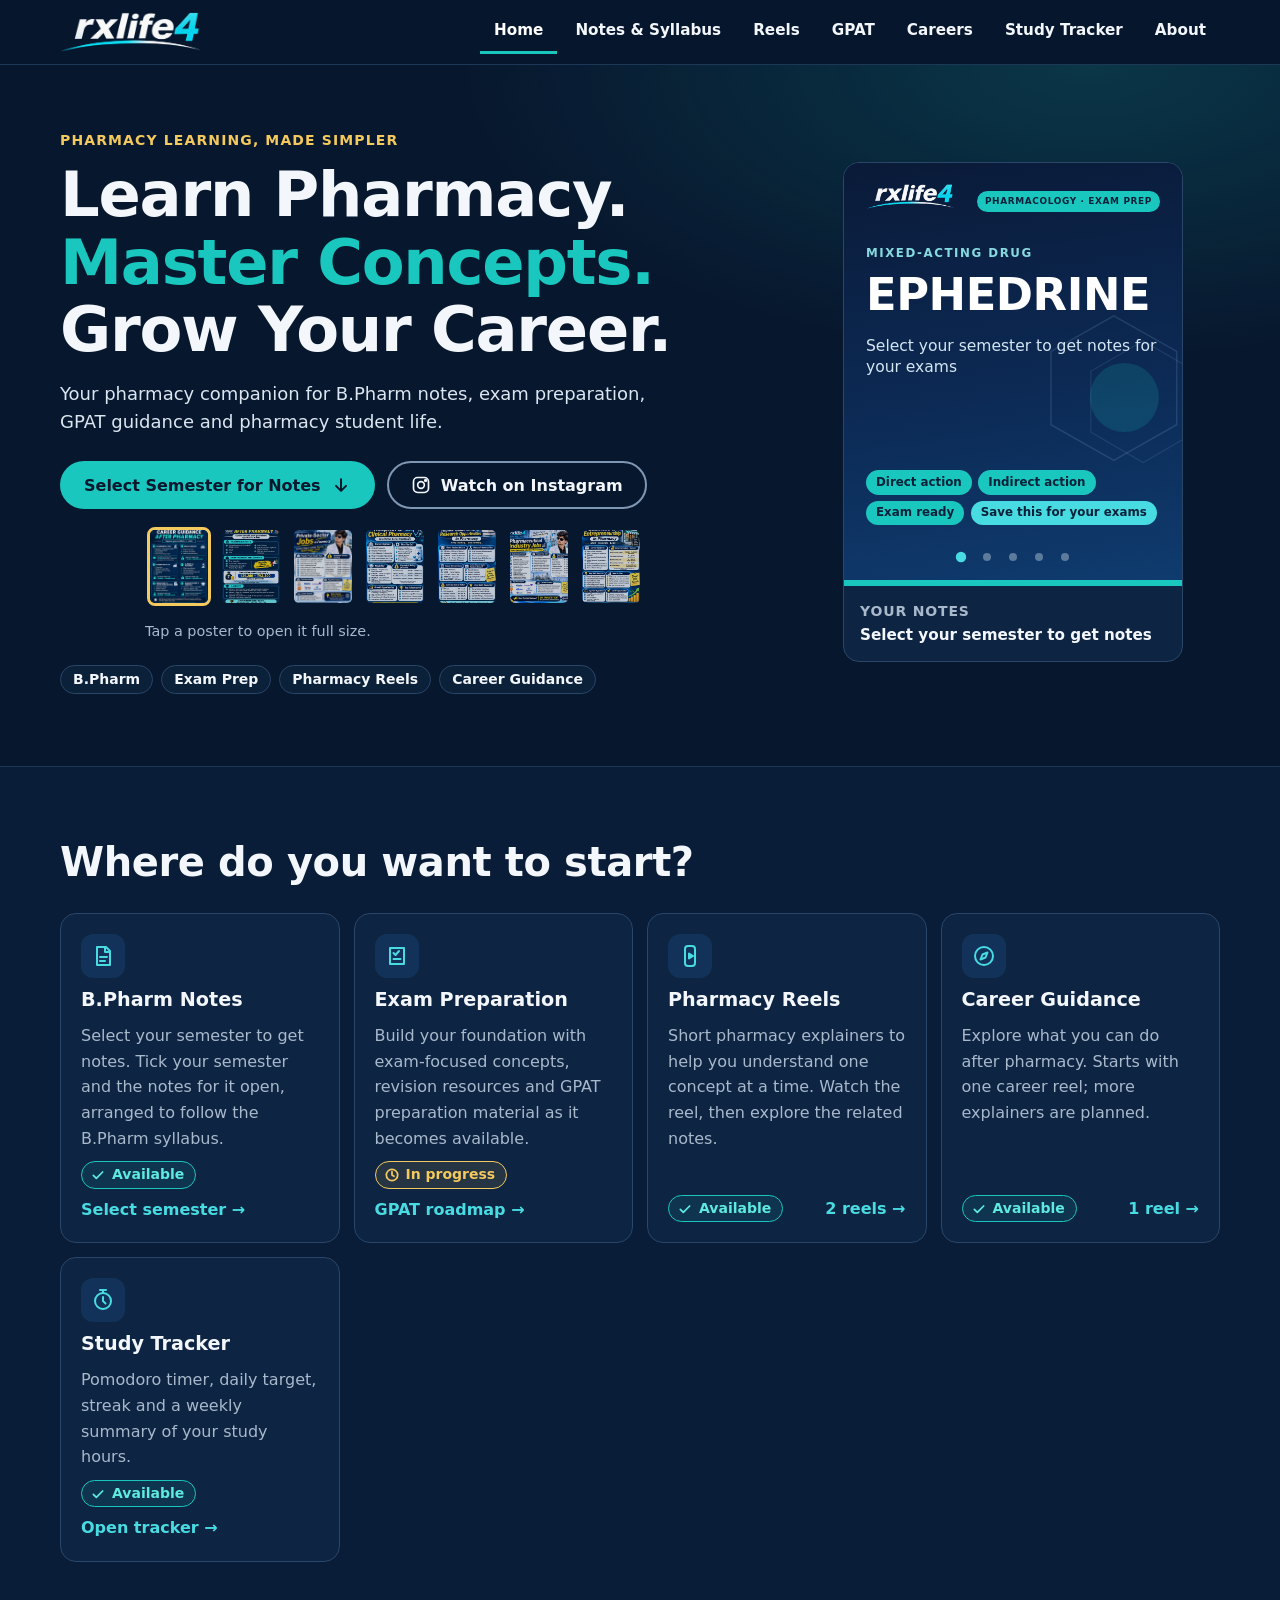
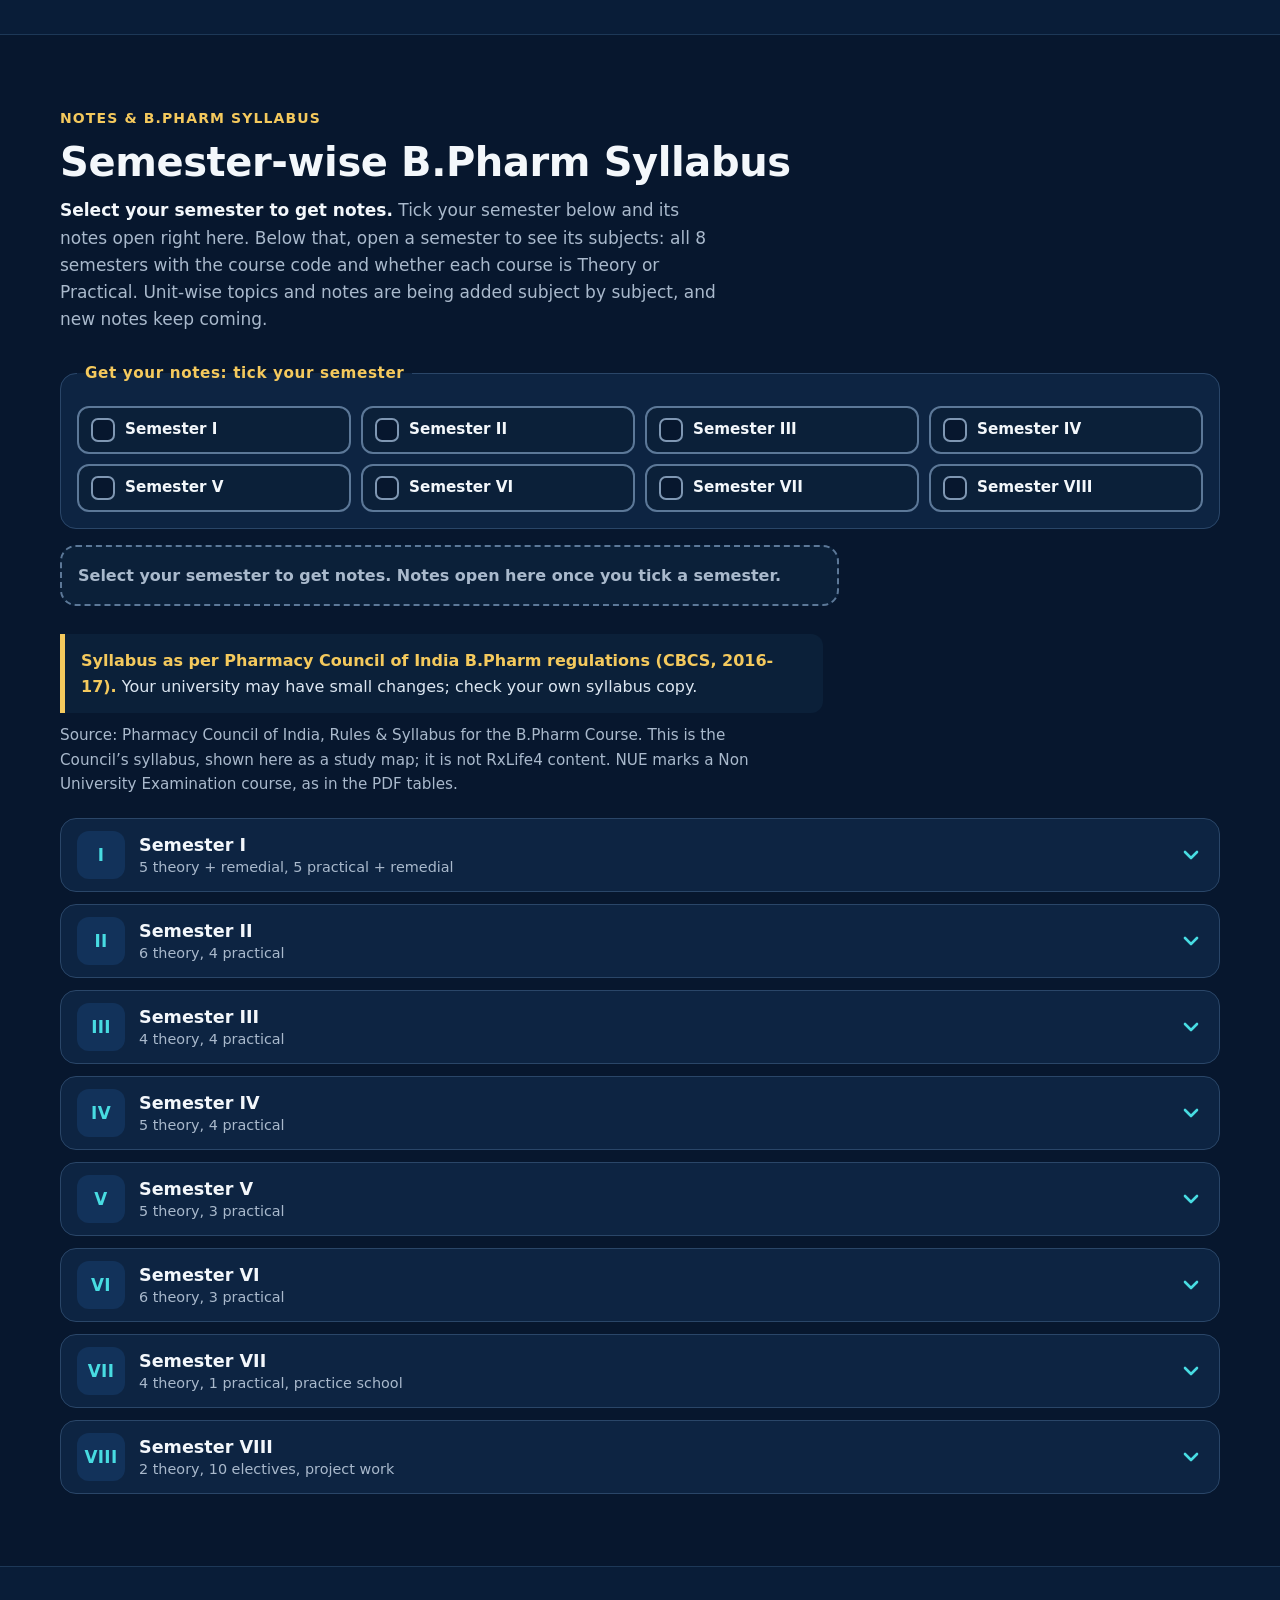
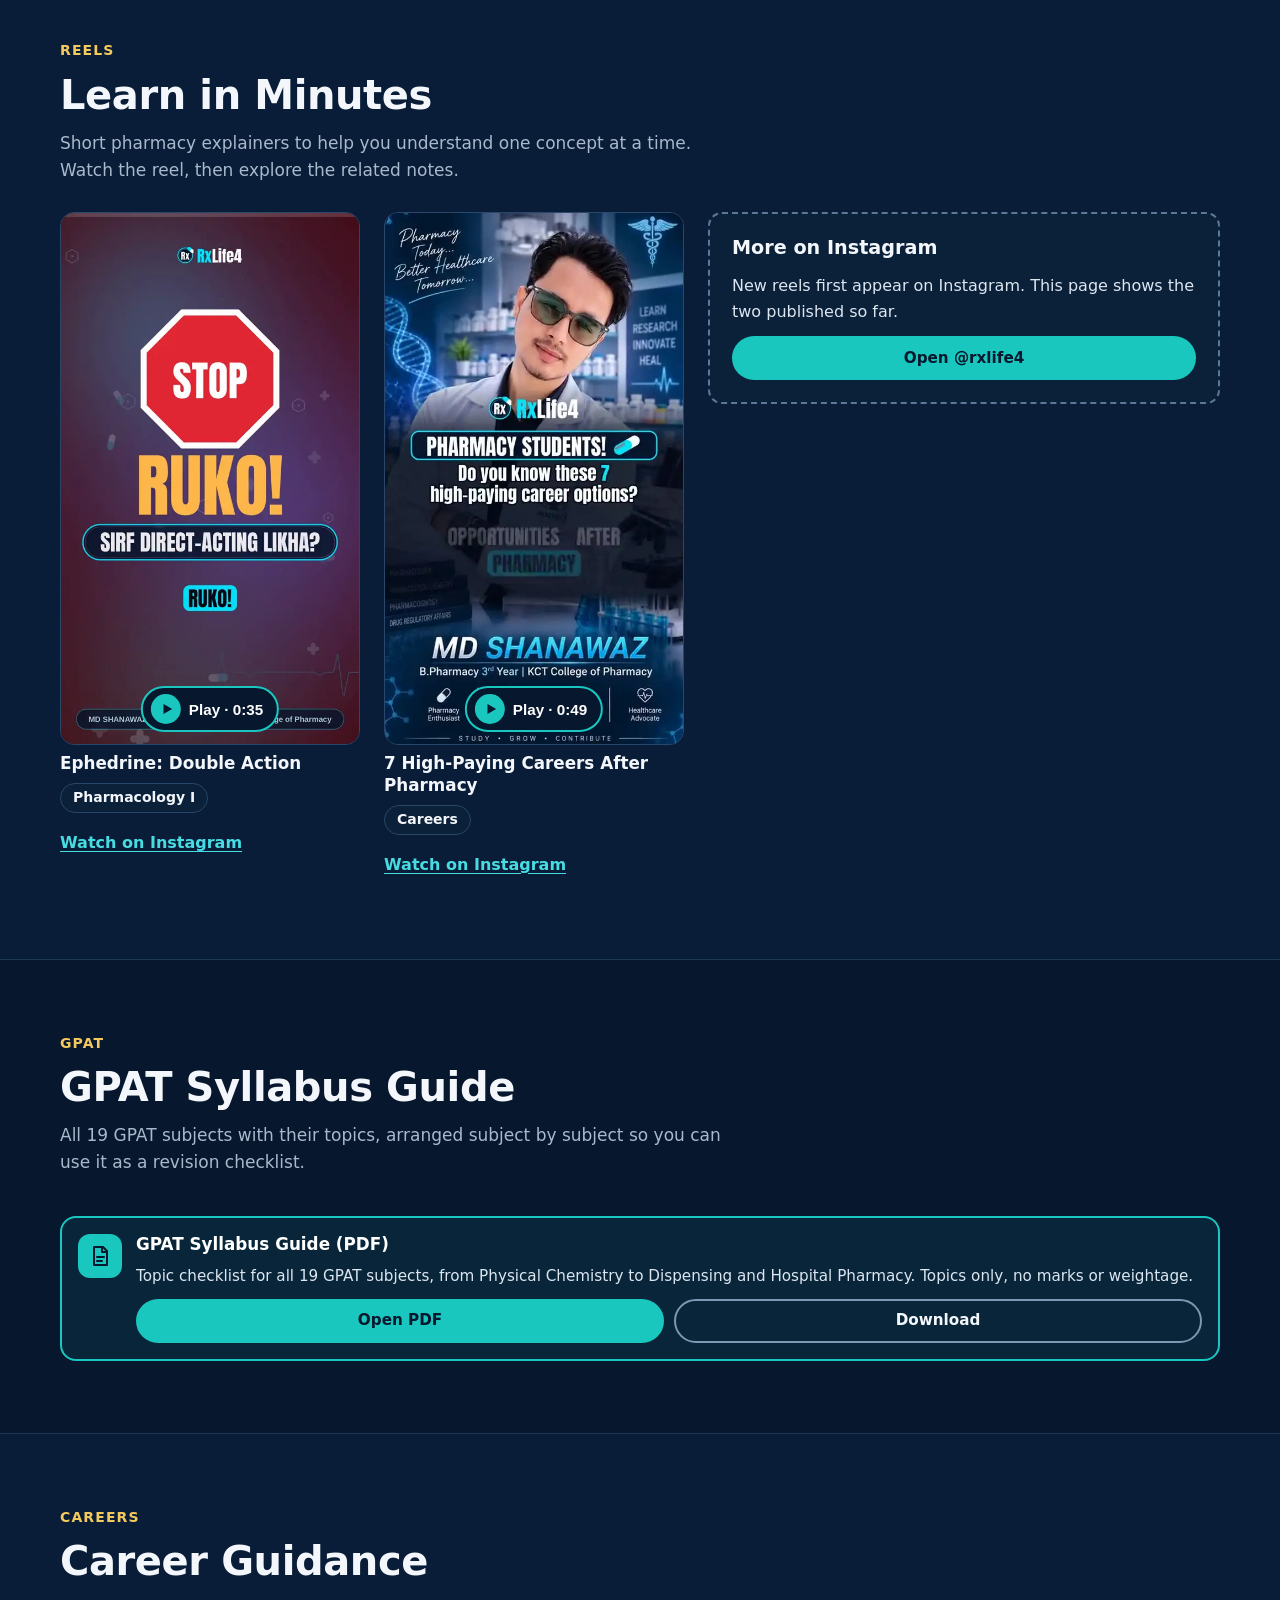
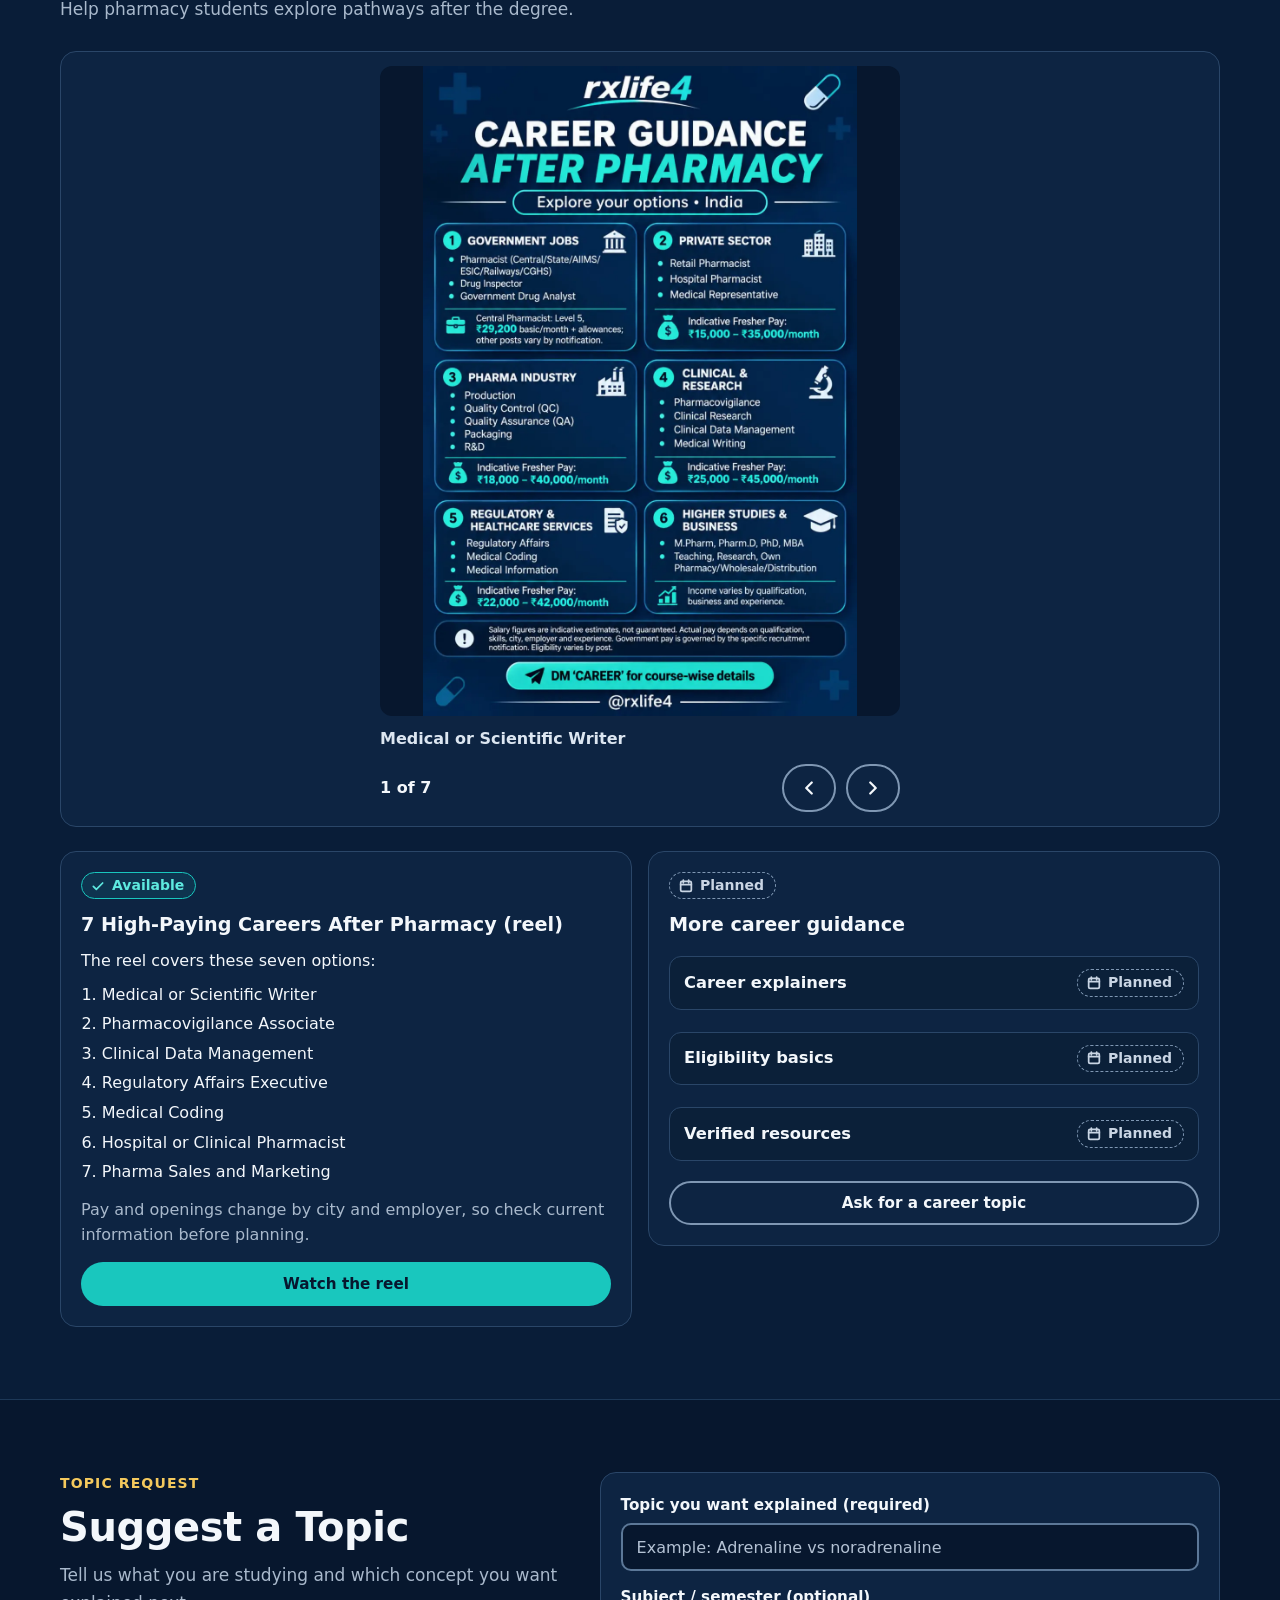
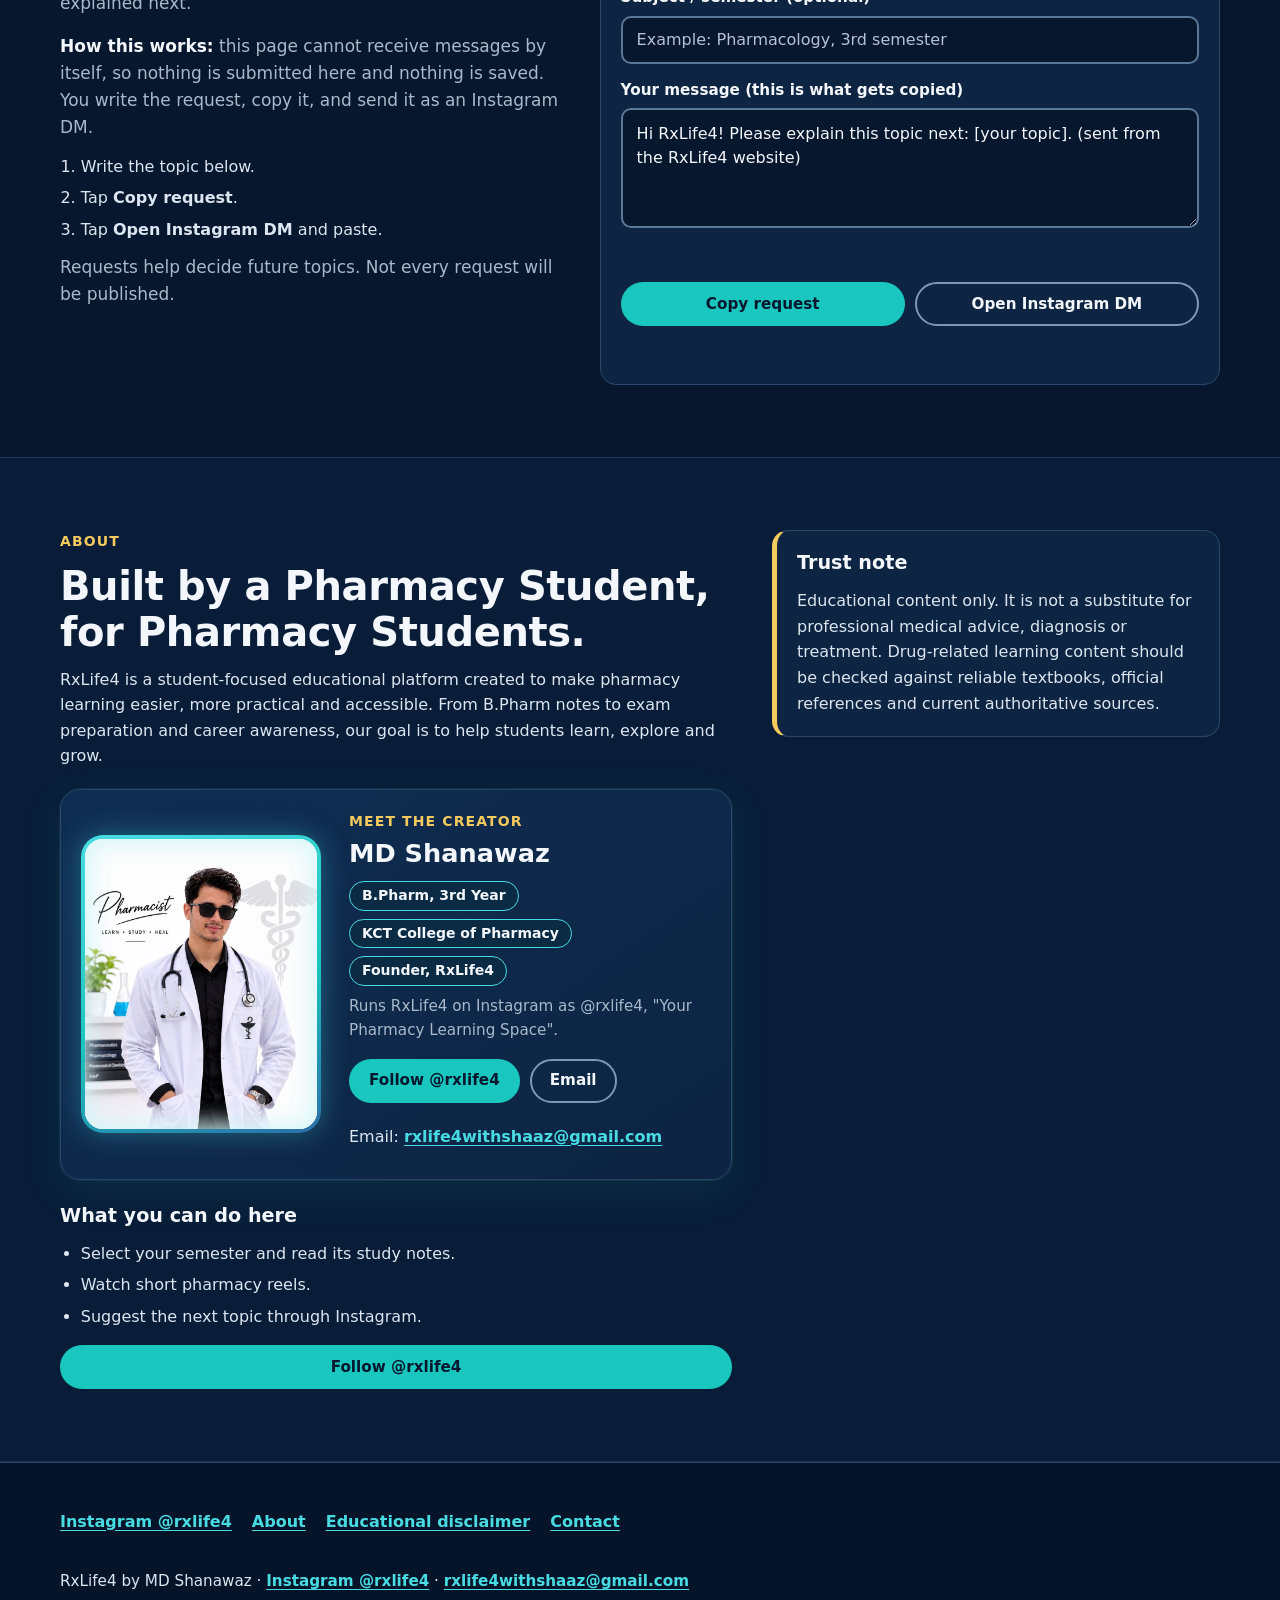
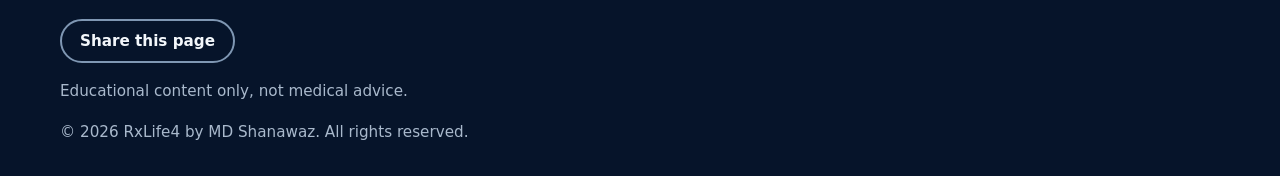
==== commit cac147ca: "Restore semester notes links and unit buttons lost in earlier update" ====
--- a/index.html
+++ b/index.html
@@ -6,18 +6,342 @@
 <meta name="color-scheme" content="light">
 <link rel="icon" type="image/webp" href="assets/img/logo.webp">
 <meta name="theme-color" content="#07172E">
-<title>RxLife4 | Pharmacy Notes, Reels and Career Guidance for B.Pharm Students</title>
-<meta name="description" content="RxLife4 is a pharmacy learning space for B.Pharm students: a semester-wise B.Pharm syllabus map, semester-wise study notes (select your semester to get them), short concept reels, GPAT and career guidance, built by a pharmacy student.">
+<title>RxLife4 | B.Pharm Notes PDF Semester-wise, Pharmacy Reels and GPAT Guidance</title>
+<meta name="description" content="Semester-wise B.Pharm notes PDF as per the RGUHS syllabus: Physical Pharmaceutics I, Pharmaceutical Organic Chemistry II, Pharmaceutical Microbiology, Medicinal Chemistry II and Pharmacology I. Plus short reels, GPAT and career guidance.">
+<link rel="canonical" href="https://rxlife4withshaaz-glitch.github.io/rxlife4/">
 <meta property="og:type" content="website">
 <meta property="og:site_name" content="RxLife4">
+<meta property="og:url" content="https://rxlife4withshaaz-glitch.github.io/rxlife4/">
 <meta property="og:title" content="RxLife4 | Learn Pharmacy. Master Concepts. Grow Your Career.">
 <meta property="og:description" content="B.Pharm study notes, short pharmacy reels and career guidance. Select your semester to get notes.">
-<meta property="og:image" content="assets/img/ephedrine-slide-01.webp">
+<meta property="og:image" content="https://rxlife4withshaaz-glitch.github.io/rxlife4/assets/img/ephedrine-slide-01.webp">
 <meta property="og:image:alt" content="RxLife4 note cover: Ephedrine, a mixed-acting drug">
 <meta name="twitter:card" content="summary_large_image">
 <meta name="twitter:title" content="RxLife4 | Your Pharmacy Learning Space">
 <meta name="twitter:description" content="B.Pharm study notes, short pharmacy reels and career guidance.">
-<link rel="stylesheet" href="style.css">
+<meta name="twitter:image" content="https://rxlife4withshaaz-glitch.github.io/rxlife4/assets/img/ephedrine-slide-01.webp">
+<script type="application/ld+json">
+{
+ "@context": "https://schema.org",
+ "@graph": [
+  {
+   "@type": "WebSite",
+   "@id": "https://rxlife4withshaaz-glitch.github.io/rxlife4/#website",
+   "url": "https://rxlife4withshaaz-glitch.github.io/rxlife4/",
+   "name": "RxLife4",
+   "description": "Semester-wise B.Pharm notes, short pharmacy reels and GPAT and career guidance.",
+   "inLanguage": "en",
+   "publisher": {
+    "@id": "https://rxlife4withshaaz-glitch.github.io/rxlife4/#organization"
+   }
+  },
+  {
+   "@type": "Organization",
+   "@id": "https://rxlife4withshaaz-glitch.github.io/rxlife4/#organization",
+   "name": "RxLife4",
+   "url": "https://rxlife4withshaaz-glitch.github.io/rxlife4/",
+   "logo": "https://rxlife4withshaaz-glitch.github.io/rxlife4/assets/img/logo-hd.webp",
+   "sameAs": [
+    "https://www.instagram.com/rxlife4/"
+   ]
+  },
+  {
+   "@type": "ItemList",
+   "name": "RxLife4 B.Pharm notes PDFs",
+   "numberOfItems": 22,
+   "itemListElement": [
+    {
+     "@type": "ListItem",
+     "position": 1,
+     "item": {
+      "@type": "DigitalDocument",
+      "name": "B.Pharm 5th Semester Medicinal Chemistry II Unit 1 Notes PDF (BP501T)",
+      "url": "https://rxlife4withshaaz-glitch.github.io/rxlife4/assets/pdf/RxLife4-MedChem-II-Unit-1.pdf",
+      "encodingFormat": "application/pdf",
+      "inLanguage": "en",
+      "isAccessibleForFree": true,
+      "description": "Revision notes for B.Pharm: Medicinal Chemistry II, Unit 1, as per the RGUHS syllabus."
+     }
+    },
+    {
+     "@type": "ListItem",
+     "position": 2,
+     "item": {
+      "@type": "DigitalDocument",
+      "name": "B.Pharm 5th Semester Medicinal Chemistry II Unit 2 Notes PDF (BP501T)",
+      "url": "https://rxlife4withshaaz-glitch.github.io/rxlife4/assets/pdf/RxLife4-MedChem-II-Unit-2.pdf",
+      "encodingFormat": "application/pdf",
+      "inLanguage": "en",
+      "isAccessibleForFree": true,
+      "description": "Revision notes for B.Pharm: Medicinal Chemistry II, Unit 2, as per the RGUHS syllabus."
+     }
+    },
+    {
+     "@type": "ListItem",
+     "position": 3,
+     "item": {
+      "@type": "DigitalDocument",
+      "name": "B.Pharm 5th Semester Medicinal Chemistry II Unit 3 Notes PDF (BP501T)",
+      "url": "https://rxlife4withshaaz-glitch.github.io/rxlife4/assets/pdf/RxLife4-MedChem-II-Unit-3.pdf",
+      "encodingFormat": "application/pdf",
+      "inLanguage": "en",
+      "isAccessibleForFree": true,
+      "description": "Revision notes for B.Pharm: Medicinal Chemistry II, Unit 3, as per the RGUHS syllabus."
+     }
+    },
+    {
+     "@type": "ListItem",
+     "position": 4,
+     "item": {
+      "@type": "DigitalDocument",
+      "name": "B.Pharm 5th Semester Medicinal Chemistry II Unit 4 Notes PDF (BP501T)",
+      "url": "https://rxlife4withshaaz-glitch.github.io/rxlife4/assets/pdf/RxLife4-MedChem-II-Unit-4.pdf",
+      "encodingFormat": "application/pdf",
+      "inLanguage": "en",
+      "isAccessibleForFree": true,
+      "description": "Revision notes for B.Pharm: Medicinal Chemistry II, Unit 4, as per the RGUHS syllabus."
+     }
+    },
+    {
+     "@type": "ListItem",
+     "position": 5,
+     "item": {
+      "@type": "DigitalDocument",
+      "name": "B.Pharm 5th Semester Medicinal Chemistry II Unit 5 Notes PDF (BP501T)",
+      "url": "https://rxlife4withshaaz-glitch.github.io/rxlife4/assets/pdf/RxLife4-MedChem-II-Unit-5.pdf",
+      "encodingFormat": "application/pdf",
+      "inLanguage": "en",
+      "isAccessibleForFree": true,
+      "description": "Revision notes for B.Pharm: Medicinal Chemistry II, Unit 5, as per the RGUHS syllabus."
+     }
+    },
+    {
+     "@type": "ListItem",
+     "position": 6,
+     "item": {
+      "@type": "DigitalDocument",
+      "name": "B.Pharm 3rd Semester Pharmaceutical Microbiology Unit 1 Notes PDF (BP303T)",
+      "url": "https://rxlife4withshaaz-glitch.github.io/rxlife4/assets/pdf/RxLife4-Microbiology-Unit-1.pdf",
+      "encodingFormat": "application/pdf",
+      "inLanguage": "en",
+      "isAccessibleForFree": true,
+      "description": "Revision notes for B.Pharm: Pharmaceutical Microbiology, Unit 1, as per the RGUHS syllabus."
+     }
+    },
+    {
+     "@type": "ListItem",
+     "position": 7,
+     "item": {
+      "@type": "DigitalDocument",
+      "name": "B.Pharm 3rd Semester Pharmaceutical Microbiology Unit 2 Notes PDF (BP303T)",
+      "url": "https://rxlife4withshaaz-glitch.github.io/rxlife4/assets/pdf/RxLife4-Microbiology-Unit-2.pdf",
+      "encodingFormat": "application/pdf",
+      "inLanguage": "en",
+      "isAccessibleForFree": true,
+      "description": "Revision notes for B.Pharm: Pharmaceutical Microbiology, Unit 2, as per the RGUHS syllabus."
+     }
+    },
+    {
+     "@type": "ListItem",
+     "position": 8,
+     "item": {
+      "@type": "DigitalDocument",
+      "name": "B.Pharm 3rd Semester Pharmaceutical Microbiology Unit 3 Notes PDF (BP303T)",
+      "url": "https://rxlife4withshaaz-glitch.github.io/rxlife4/assets/pdf/RxLife4-Microbiology-Unit-3.pdf",
+      "encodingFormat": "application/pdf",
+      "inLanguage": "en",
+      "isAccessibleForFree": true,
+      "description": "Revision notes for B.Pharm: Pharmaceutical Microbiology, Unit 3, as per the RGUHS syllabus."
+     }
+    },
+    {
+     "@type": "ListItem",
+     "position": 9,
+     "item": {
+      "@type": "DigitalDocument",
+      "name": "B.Pharm 3rd Semester Pharmaceutical Microbiology Unit 4 Notes PDF (BP303T)",
+      "url": "https://rxlife4withshaaz-glitch.github.io/rxlife4/assets/pdf/RxLife4-Microbiology-Unit-4.pdf",
+      "encodingFormat": "application/pdf",
+      "inLanguage": "en",
+      "isAccessibleForFree": true,
+      "description": "Revision notes for B.Pharm: Pharmaceutical Microbiology, Unit 4, as per the RGUHS syllabus."
+     }
+    },
+    {
+     "@type": "ListItem",
+     "position": 10,
+     "item": {
+      "@type": "DigitalDocument",
+      "name": "B.Pharm 3rd Semester Pharmaceutical Microbiology Unit 5 Notes PDF (BP303T)",
+      "url": "https://rxlife4withshaaz-glitch.github.io/rxlife4/assets/pdf/RxLife4-Microbiology-Unit-5.pdf",
+      "encodingFormat": "application/pdf",
+      "inLanguage": "en",
+      "isAccessibleForFree": true,
+      "description": "Revision notes for B.Pharm: Pharmaceutical Microbiology, Unit 5, as per the RGUHS syllabus."
+     }
+    },
+    {
+     "@type": "ListItem",
+     "position": 11,
+     "item": {
+      "@type": "DigitalDocument",
+      "name": "B.Pharm 3rd Semester Pharmaceutical Organic Chemistry II Unit 1 Notes PDF (BP301T)",
+      "url": "https://rxlife4withshaaz-glitch.github.io/rxlife4/assets/pdf/RxLife4-POC-II-Unit-1.pdf",
+      "encodingFormat": "application/pdf",
+      "inLanguage": "en",
+      "isAccessibleForFree": true,
+      "description": "Revision notes for B.Pharm: Pharmaceutical Organic Chemistry II, Unit 1, as per the RGUHS syllabus."
+     }
+    },
+    {
+     "@type": "ListItem",
+     "position": 12,
+     "item": {
+      "@type": "DigitalDocument",
+      "name": "B.Pharm 3rd Semester Pharmaceutical Organic Chemistry II Unit 2 Notes PDF (BP301T)",
+      "url": "https://rxlife4withshaaz-glitch.github.io/rxlife4/assets/pdf/RxLife4-POC-II-Unit-2.pdf",
+      "encodingFormat": "application/pdf",
+      "inLanguage": "en",
+      "isAccessibleForFree": true,
+      "description": "Revision notes for B.Pharm: Pharmaceutical Organic Chemistry II, Unit 2, as per the RGUHS syllabus."
+     }
+    },
+    {
+     "@type": "ListItem",
+     "position": 13,
+     "item": {
+      "@type": "DigitalDocument",
+      "name": "B.Pharm 3rd Semester Pharmaceutical Organic Chemistry II Unit 3 Notes PDF (BP301T)",
+      "url": "https://rxlife4withshaaz-glitch.github.io/rxlife4/assets/pdf/RxLife4-POC-II-Unit-3.pdf",
+      "encodingFormat": "application/pdf",
+      "inLanguage": "en",
+      "isAccessibleForFree": true,
+      "description": "Revision notes for B.Pharm: Pharmaceutical Organic Chemistry II, Unit 3, as per the RGUHS syllabus."
+     }
+    },
+    {
+     "@type": "ListItem",
+     "position": 14,
+     "item": {
+      "@type": "DigitalDocument",
+      "name": "B.Pharm 3rd Semester Pharmaceutical Organic Chemistry II Unit 4 Notes PDF (BP301T)",
+      "url": "https://rxlife4withshaaz-glitch.github.io/rxlife4/assets/pdf/RxLife4-POC-II-Unit-4.pdf",
+      "encodingFormat": "application/pdf",
+      "inLanguage": "en",
+      "isAccessibleForFree": true,
+      "description": "Revision notes for B.Pharm: Pharmaceutical Organic Chemistry II, Unit 4, as per the RGUHS syllabus."
+     }
+    },
+    {
+     "@type": "ListItem",
+     "position": 15,
+     "item": {
+      "@type": "DigitalDocument",
+      "name": "B.Pharm 3rd Semester Pharmaceutical Organic Chemistry II Unit 5 Notes PDF (BP301T)",
+      "url": "https://rxlife4withshaaz-glitch.github.io/rxlife4/assets/pdf/RxLife4-POC-II-Unit-5.pdf",
+      "encodingFormat": "application/pdf",
+      "inLanguage": "en",
+      "isAccessibleForFree": true,
+      "description": "Revision notes for B.Pharm: Pharmaceutical Organic Chemistry II, Unit 5, as per the RGUHS syllabus."
+     }
+    },
+    {
+     "@type": "ListItem",
+     "position": 16,
+     "item": {
+      "@type": "DigitalDocument",
+      "name": "B.Pharm 4th Semester Pharmacology I Unit 2 Slides PDF (BP404T)",
+      "url": "https://rxlife4withshaaz-glitch.github.io/rxlife4/assets/pdf/RxLife4-Pharmacology-I-Unit-II.pdf",
+      "encodingFormat": "application/pdf",
+      "inLanguage": "en",
+      "isAccessibleForFree": true,
+      "description": "Slides for B.Pharm: Pharmacology I, Unit II, as per the RGUHS syllabus."
+     }
+    },
+    {
+     "@type": "ListItem",
+     "position": 17,
+     "item": {
+      "@type": "DigitalDocument",
+      "name": "B.Pharm 4th Semester Pharmacology I Unit 3 Slides PDF (BP404T)",
+      "url": "https://rxlife4withshaaz-glitch.github.io/rxlife4/assets/pdf/RxLife4-Pharmacology-I-Unit-III.pdf",
+      "encodingFormat": "application/pdf",
+      "inLanguage": "en",
+      "isAccessibleForFree": true,
+      "description": "Slides for B.Pharm: Pharmacology I, Unit III, as per the RGUHS syllabus."
+     }
+    },
+    {
+     "@type": "ListItem",
+     "position": 18,
+     "item": {
+      "@type": "DigitalDocument",
+      "name": "B.Pharm 3rd Semester Physical Pharmaceutics I Unit 1 Notes PDF (BP302T)",
+      "url": "https://rxlife4withshaaz-glitch.github.io/rxlife4/assets/pdf/RxLife4-Physical-Pharmaceutics-I-Unit-1.pdf",
+      "encodingFormat": "application/pdf",
+      "inLanguage": "en",
+      "isAccessibleForFree": true,
+      "description": "Revision notes for B.Pharm: Physical Pharmaceutics I, Unit 1, as per the RGUHS syllabus."
+     }
+    },
+    {
+     "@type": "ListItem",
+     "position": 19,
+     "item": {
+      "@type": "DigitalDocument",
+      "name": "B.Pharm 3rd Semester Physical Pharmaceutics I Unit 2 Notes PDF (BP302T)",
+      "url": "https://rxlife4withshaaz-glitch.github.io/rxlife4/assets/pdf/RxLife4-Physical-Pharmaceutics-I-Unit-2.pdf",
+      "encodingFormat": "application/pdf",
+      "inLanguage": "en",
+      "isAccessibleForFree": true,
+      "description": "Revision notes for B.Pharm: Physical Pharmaceutics I, Unit 2, as per the RGUHS syllabus."
+     }
+    },
+    {
+     "@type": "ListItem",
+     "position": 20,
+     "item": {
+      "@type": "DigitalDocument",
+      "name": "B.Pharm 3rd Semester Physical Pharmaceutics I Unit 3 Notes PDF (BP302T)",
+      "url": "https://rxlife4withshaaz-glitch.github.io/rxlife4/assets/pdf/RxLife4-Physical-Pharmaceutics-I-Unit-3.pdf",
+      "encodingFormat": "application/pdf",
+      "inLanguage": "en",
+      "isAccessibleForFree": true,
+      "description": "Revision notes for B.Pharm: Physical Pharmaceutics I, Unit 3, as per the RGUHS syllabus."
+     }
+    },
+    {
+     "@type": "ListItem",
+     "position": 21,
+     "item": {
+      "@type": "DigitalDocument",
+      "name": "B.Pharm 3rd Semester Physical Pharmaceutics I Unit 4 Notes PDF (BP302T)",
+      "url": "https://rxlife4withshaaz-glitch.github.io/rxlife4/assets/pdf/RxLife4-Physical-Pharmaceutics-I-Unit-4.pdf",
+      "encodingFormat": "application/pdf",
+      "inLanguage": "en",
+      "isAccessibleForFree": true,
+      "description": "Revision notes for B.Pharm: Physical Pharmaceutics I, Unit 4, as per the RGUHS syllabus."
+     }
+    },
+    {
+     "@type": "ListItem",
+     "position": 22,
+     "item": {
+      "@type": "DigitalDocument",
+      "name": "B.Pharm 3rd Semester Physical Pharmaceutics I Unit 5 Notes PDF (BP302T)",
+      "url": "https://rxlife4withshaaz-glitch.github.io/rxlife4/assets/pdf/RxLife4-Physical-Pharmaceutics-I-Unit-5.pdf",
+      "encodingFormat": "application/pdf",
+      "inLanguage": "en",
+      "isAccessibleForFree": true,
+      "description": "Revision notes for B.Pharm: Physical Pharmaceutics I, Unit 5, as per the RGUHS syllabus."
+     }
+    }
+   ]
+  }
+ ]
+}
+</script>
+<link rel="stylesheet" href="style.css?v=20261124a">
 </head>
 <body>
 <a class="skip" href="#main">Skip to content</a>
@@ -58,6 +382,16 @@
           <svg viewBox="0 0 24 24" fill="none" stroke="currentColor" stroke-width="2" stroke-linecap="round" stroke-linejoin="round" aria-hidden="true"><rect x="3" y="3" width="18" height="18" rx="5"/><circle cx="12" cy="12" r="4"/><circle cx="17.5" cy="6.5" r="1" fill="currentColor"/></svg>
           Watch on Instagram</a>
       </div>
+      <ul class="ps-thumbs" id="ps-thumbs" aria-label="All 7 posters">
+        <li><button type="button" aria-label="Show poster 1: Medical or Scientific Writer" aria-current="true"><img src="assets/img/career-slide-01.webp" alt="" width="64" height="80" loading="lazy"></button></li>
+        <li><button type="button" aria-label="Show poster 2: Pharmacovigilance Associate"><img src="assets/img/career-slide-02.webp" alt="" width="64" height="80" loading="lazy"></button></li>
+        <li><button type="button" aria-label="Show poster 3: Clinical Data Management"><img src="assets/img/career-slide-03.webp" alt="" width="64" height="80" loading="lazy"></button></li>
+        <li><button type="button" aria-label="Show poster 4: Regulatory Affairs Executive"><img src="assets/img/career-slide-04.webp" alt="" width="64" height="80" loading="lazy"></button></li>
+        <li><button type="button" aria-label="Show poster 5: Medical Coding"><img src="assets/img/career-slide-05.webp" alt="" width="64" height="80" loading="lazy"></button></li>
+        <li><button type="button" aria-label="Show poster 6: Hospital or Clinical Pharmacist"><img src="assets/img/career-slide-06.webp" alt="" width="64" height="80" loading="lazy"></button></li>
+        <li><button type="button" aria-label="Show poster 7: Pharma Sales and Marketing"><img src="assets/img/career-slide-07.webp" alt="" width="64" height="80" loading="lazy"></button></li>
+      </ul>
+      <p class="ps-hint">Tap a poster to open it full size.</p>
       <ul class="tags" aria-label="Topics covered"><li class="chip">B.Pharm</li><li class="chip">Exam Prep</li><li class="chip">Pharmacy Reels</li><li class="chip">Career Guidance</li></ul>
     </div>
     <div class="latest" id="featcard" role="group" aria-roledescription="carousel" aria-label="Featured drug">
@@ -119,7 +453,7 @@
     <div class="head">
       <span class="eyebrow">Notes &amp; B.Pharm syllabus</span>
       <h2 id="h-syl">Semester-wise B.Pharm Syllabus</h2>
-      <p class="lead"><b style="color:#F3F7FB">Select your semester to get notes.</b> Tick your semester below and its notes open right here. Below that, open a semester to see its subjects: all 8 semesters with the course code and whether each course is Theory or Practical. Unit-wise topics are added for Pharmacology I, II and III; the other subjects show the course list.</p>
+      <p class="lead"><b style="color:#F3F7FB">Select your semester to get notes.</b> Tick your semester below and its notes open right here. Below that, open a semester to see its subjects: all 8 semesters with the course code and whether each course is Theory or Practical. Unit-wise topics and notes are being added subject by subject, and new notes keep coming.</p>
     </div>
     <div class="semgate" id="semgate">
       <fieldset class="sempick">
@@ -139,6 +473,264 @@
         <p class="nhint" id="nhint">Select your semester to get notes. Notes open here once you tick a semester.</p>
         <div id="npbody" hidden>
           <div class="nphead"><h3 id="nptitle">Semester notes</h3><button class="btn btn-s btn-sm" type="button" id="npclose">Hide notes</button></div>
+          <p class="nhint">These notes are made for revision. All the important topics are in one place, so last-minute study before exams becomes easy.</p>
+<div class="nlist" id="notes-III" data-sem="III" hidden>
+      <article class="res" id="item-poc2-u1" data-subject="BP301T" data-types="Short notes" data-kw="pharmaceutical organic chemistry ii bp301t semester iii b.pharm unit 1 unit i benzene aromaticity huckel rule electrophilic aromatic substitution substituent effects orientation ddt bhc saccharin chloramine">
+        <div class="cover" role="img" aria-label="Unit 1 cover" style="display:grid;place-items:center;background:linear-gradient(160deg,#0E2B4A,#07172E);color:var(--cyan);font-weight:800;font-size:2.4rem;letter-spacing:.04em;min-height:120px">Unit 1</div>
+        <div class="body">
+          <div class="badges"><span class="chip">Pharmaceutical Organic Chemistry II &middot; BP301T</span><span class="chip">Semester III</span><span class="chip">Notes PDF</span><span class="chip">124 pages</span></div>
+          <h3>Pharmaceutical Organic Chemistry II, Unit 1: Benzene and its derivatives</h3>
+          <p><b>What you will learn:</b> Benzene and its derivatives, with reactions, mechanisms, tables and exam points as per the RGUHS syllabus.</p>
+          <dl class="facts">
+            <div><dt>Topics:</dt><dd>Benzene and aromaticity, electrophilic aromatic substitution, substituent effects on reactivity and orientation, and the structure and uses of DDT, BHC, saccharin and chloramine</dd></div>
+            <div><dt>Format:</dt><dd>PDF notes, 124 pages</dd></div>
+            <div><dt>Syllabus:</dt><dd>BP301T Pharmaceutical Organic Chemistry II, Unit 1 (<a href="#sem-III" data-nav data-sem="III">see syllabus</a>)</dd></div>
+          </dl>
+          <div class="acts">
+            <a class="btn btn-p btn-sm" href="assets/pdf/RxLife4-POC-II-Unit-1.pdf" title="B.Pharm 3rd Semester Pharmaceutical Organic Chemistry II Unit 1 Notes PDF (BP301T)" target="_blank" rel="noopener">Open PDF</a>
+            <a class="btn btn-s btn-sm" href="assets/pdf/RxLife4-POC-II-Unit-1.pdf" title="B.Pharm 3rd Semester Pharmaceutical Organic Chemistry II Unit 1 Notes PDF (BP301T)" download>Download PDF</a>
+          </div>
+        </div>
+      </article>
+      <article class="res" id="item-poc2-u2" data-subject="BP301T" data-types="Short notes" data-kw="pharmaceutical organic chemistry ii bp301t semester iii b.pharm unit 2 unit ii phenols acidity qualitative tests cresol resorcinol naphthol aromatic amines basicity diazotisation diazonium coupling aromatic acids benzoic acid">
+        <div class="cover" role="img" aria-label="Unit 2 cover" style="display:grid;place-items:center;background:linear-gradient(160deg,#0E2B4A,#07172E);color:var(--cyan);font-weight:800;font-size:2.4rem;letter-spacing:.04em;min-height:120px">Unit 2</div>
+        <div class="body">
+          <div class="badges"><span class="chip">Pharmaceutical Organic Chemistry II &middot; BP301T</span><span class="chip">Semester III</span><span class="chip">Notes PDF</span><span class="chip">104 pages</span></div>
+          <h3>Pharmaceutical Organic Chemistry II, Unit 2: Phenols, aromatic amines and aromatic acids</h3>
+          <p><b>What you will learn:</b> Phenols, aromatic amines and aromatic acids, with reactions, mechanisms, tables and exam points as per the RGUHS syllabus.</p>
+          <dl class="facts">
+            <div><dt>Topics:</dt><dd>Phenols (acidity, substituent effects, qualitative tests, phenol, cresols, resorcinol, naphthols), aromatic amines (basicity, diazotisation, coupling) and aromatic acids (benzoic acid)</dd></div>
+            <div><dt>Format:</dt><dd>PDF notes, 104 pages</dd></div>
+            <div><dt>Syllabus:</dt><dd>BP301T Pharmaceutical Organic Chemistry II, Unit 2 (<a href="#sem-III" data-nav data-sem="III">see syllabus</a>)</dd></div>
+          </dl>
+          <div class="acts">
+            <a class="btn btn-p btn-sm" href="assets/pdf/RxLife4-POC-II-Unit-2.pdf" title="B.Pharm 3rd Semester Pharmaceutical Organic Chemistry II Unit 2 Notes PDF (BP301T)" target="_blank" rel="noopener">Open PDF</a>
+            <a class="btn btn-s btn-sm" href="assets/pdf/RxLife4-POC-II-Unit-2.pdf" title="B.Pharm 3rd Semester Pharmaceutical Organic Chemistry II Unit 2 Notes PDF (BP301T)" download>Download PDF</a>
+          </div>
+        </div>
+      </article>
+      <article class="res" id="item-poc2-u3" data-subject="BP301T" data-types="Short notes" data-kw="pharmaceutical organic chemistry ii bp301t semester iii b.pharm unit 3 unit iii fats oils fatty acids hydrolysis hydrogenation saponification soap rancidity drying oils acid value saponification value ester value iodine value acetyl value rm value">
+        <div class="cover" role="img" aria-label="Unit 3 cover" style="display:grid;place-items:center;background:linear-gradient(160deg,#0E2B4A,#07172E);color:var(--cyan);font-weight:800;font-size:2.4rem;letter-spacing:.04em;min-height:120px">Unit 3</div>
+        <div class="body">
+          <div class="badges"><span class="chip">Pharmaceutical Organic Chemistry II &middot; BP301T</span><span class="chip">Semester III</span><span class="chip">Notes PDF</span><span class="chip">106 pages</span></div>
+          <h3>Pharmaceutical Organic Chemistry II, Unit 3: Fats and oils</h3>
+          <p><b>What you will learn:</b> Fats and oils, with reactions, mechanisms, tables and exam points as per the RGUHS syllabus.</p>
+          <dl class="facts">
+            <div><dt>Topics:</dt><dd>Fatty acids, hydrolysis, hydrogenation, saponification and soap, rancidity, drying oils, and the analytical constants (acid, saponification, ester, iodine, acetyl and RM values)</dd></div>
+            <div><dt>Format:</dt><dd>PDF notes, 106 pages</dd></div>
+            <div><dt>Syllabus:</dt><dd>BP301T Pharmaceutical Organic Chemistry II, Unit 3 (<a href="#sem-III" data-nav data-sem="III">see syllabus</a>)</dd></div>
+          </dl>
+          <div class="acts">
+            <a class="btn btn-p btn-sm" href="assets/pdf/RxLife4-POC-II-Unit-3.pdf" title="B.Pharm 3rd Semester Pharmaceutical Organic Chemistry II Unit 3 Notes PDF (BP301T)" target="_blank" rel="noopener">Open PDF</a>
+            <a class="btn btn-s btn-sm" href="assets/pdf/RxLife4-POC-II-Unit-3.pdf" title="B.Pharm 3rd Semester Pharmaceutical Organic Chemistry II Unit 3 Notes PDF (BP301T)" download>Download PDF</a>
+          </div>
+        </div>
+      </article>
+      <article class="res" id="item-poc2-u4" data-subject="BP301T" data-types="Short notes" data-kw="pharmaceutical organic chemistry ii bp301t semester iii b.pharm unit 4 unit iv polynuclear hydrocarbons naphthalene anthracene anthraquinone phenanthrene diphenylmethane triphenylmethane medicinal uses">
+        <div class="cover" role="img" aria-label="Unit 4 cover" style="display:grid;place-items:center;background:linear-gradient(160deg,#0E2B4A,#07172E);color:var(--cyan);font-weight:800;font-size:2.4rem;letter-spacing:.04em;min-height:120px">Unit 4</div>
+        <div class="body">
+          <div class="badges"><span class="chip">Pharmaceutical Organic Chemistry II &middot; BP301T</span><span class="chip">Semester III</span><span class="chip">Notes PDF</span><span class="chip">105 pages</span></div>
+          <h3>Pharmaceutical Organic Chemistry II, Unit 4: Polynuclear hydrocarbons</h3>
+          <p><b>What you will learn:</b> Polynuclear hydrocarbons, with reactions, mechanisms, tables and exam points as per the RGUHS syllabus.</p>
+          <dl class="facts">
+            <div><dt>Topics:</dt><dd>Definition and classification, naphthalene and its derivatives, anthracene and anthraquinone, phenanthrene, diphenylmethane and triphenylmethane, with their medicinal uses</dd></div>
+            <div><dt>Format:</dt><dd>PDF notes, 105 pages</dd></div>
+            <div><dt>Syllabus:</dt><dd>BP301T Pharmaceutical Organic Chemistry II, Unit 4 (<a href="#sem-III" data-nav data-sem="III">see syllabus</a>)</dd></div>
+          </dl>
+          <div class="acts">
+            <a class="btn btn-p btn-sm" href="assets/pdf/RxLife4-POC-II-Unit-4.pdf" title="B.Pharm 3rd Semester Pharmaceutical Organic Chemistry II Unit 4 Notes PDF (BP301T)" target="_blank" rel="noopener">Open PDF</a>
+            <a class="btn btn-s btn-sm" href="assets/pdf/RxLife4-POC-II-Unit-4.pdf" title="B.Pharm 3rd Semester Pharmaceutical Organic Chemistry II Unit 4 Notes PDF (BP301T)" download>Download PDF</a>
+          </div>
+        </div>
+      </article>
+      <article class="res" id="item-poc2-u5" data-subject="BP301T" data-types="Short notes" data-kw="pharmaceutical organic chemistry ii bp301t semester iii b.pharm unit 5 unit v cycloalkanes nomenclature angle strain baeyer strain theory coulson moffitt sachse mohr preparation cyclopropane cyclobutane reactions">
+        <div class="cover" role="img" aria-label="Unit 5 cover" style="display:grid;place-items:center;background:linear-gradient(160deg,#0E2B4A,#07172E);color:var(--cyan);font-weight:800;font-size:2.4rem;letter-spacing:.04em;min-height:120px">Unit 5</div>
+        <div class="body">
+          <div class="badges"><span class="chip">Pharmaceutical Organic Chemistry II &middot; BP301T</span><span class="chip">Semester III</span><span class="chip">Notes PDF</span><span class="chip">57 pages</span></div>
+          <h3>Pharmaceutical Organic Chemistry II, Unit 5: Cycloalkanes: strain theories, preparation and reactions</h3>
+          <p><b>What you will learn:</b> Cycloalkanes: strain theories, preparation and reactions, with reactions, mechanisms, tables and exam points as per the RGUHS syllabus.</p>
+          <dl class="facts">
+            <div><dt>Topics:</dt><dd>Definition and nomenclature, angle strain, methods of preparation, Baeyer strain theory, Coulson and Moffitt modification, Sachse-Mohr theory and the reactions of cyclopropane and cyclobutane</dd></div>
+            <div><dt>Format:</dt><dd>PDF notes, 57 pages</dd></div>
+            <div><dt>Syllabus:</dt><dd>BP301T Pharmaceutical Organic Chemistry II, Unit 5 (<a href="#sem-III" data-nav data-sem="III">see syllabus</a>)</dd></div>
+          </dl>
+          <div class="acts">
+            <a class="btn btn-p btn-sm" href="assets/pdf/RxLife4-POC-II-Unit-5.pdf" title="B.Pharm 3rd Semester Pharmaceutical Organic Chemistry II Unit 5 Notes PDF (BP301T)" target="_blank" rel="noopener">Open PDF</a>
+            <a class="btn btn-s btn-sm" href="assets/pdf/RxLife4-POC-II-Unit-5.pdf" title="B.Pharm 3rd Semester Pharmaceutical Organic Chemistry II Unit 5 Notes PDF (BP301T)" download>Download PDF</a>
+          </div>
+        </div>
+      </article>
+      <article class="res" id="item-pp1-u1" data-subject="BP302T" data-types="Short notes" data-kw="physical pharmaceutics i bp302t semester iii b.pharm unit 1 unit i solubility of drugs solubility expressions usp terms solute solvent dissolution drug release diffusion raoult law real solutions azeotropes partially miscible liquids cst distribution law">
+        <div class="cover" role="img" aria-label="Unit 1 cover" style="display:grid;place-items:center;background:linear-gradient(160deg,#0E2B4A,#07172E);color:var(--cyan);font-weight:800;font-size:2.4rem;letter-spacing:.04em;min-height:120px">Unit 1</div>
+        <div class="body">
+          <div class="badges"><span class="chip">Physical Pharmaceutics I &middot; BP302T</span><span class="chip">Semester III</span><span class="chip">Notes PDF</span><span class="chip">91 pages</span></div>
+          <h3>Physical Pharmaceutics I, Unit 1: Solubility of drugs</h3>
+          <p><b>What you will learn:</b> Solubility of drugs, covering solubility expressions, solute-solvent mechanisms, dissolution and drug release, diffusion, Raoult law, real solutions, azeotropes and the distribution law. With PYQ tags from RGUHS exams.</p>
+          <dl class="facts">
+            <div><dt>Topics:</dt><dd>Solubility expressions and USP terms, solute-solvent mechanisms, dissolution and drug release, diffusion, factors that change solubility, solubility of liquids and gases, Raoult law, real solutions, azeotropes, partially miscible liquids with CST, and the distribution law</dd></div>
+            <div><dt>Format:</dt><dd>PDF notes, 91 pages</dd></div>
+            <div><dt>Syllabus:</dt><dd>BP302T Physical Pharmaceutics I, Unit 1 (<a href="#sem-III" data-nav data-sem="III">see syllabus</a>)</dd></div>
+          </dl>
+          <div class="acts">
+            <a class="btn btn-p btn-sm" href="assets/pdf/RxLife4-Physical-Pharmaceutics-I-Unit-1.pdf" title="B.Pharm 3rd Semester Physical Pharmaceutics I Unit 1 Notes PDF (BP302T)" target="_blank" rel="noopener">Open PDF</a>
+            <a class="btn btn-s btn-sm" href="assets/pdf/RxLife4-Physical-Pharmaceutics-I-Unit-1.pdf" title="B.Pharm 3rd Semester Physical Pharmaceutics I Unit 1 Notes PDF (BP302T)" download>Download PDF</a>
+          </div>
+        </div>
+      </article>
+      <article class="res" id="item-pp1-u2" data-subject="BP302T" data-types="Short notes" data-kw="physical pharmaceutics i bp302t semester iii b.pharm unit 2 unit ii states of matter physicochemical properties drug molecules change of state latent heat vapour pressure sublimation critical point eutectic mixtures aerosols inhalers relative humidity liquid crystals polymorphism refractive index optical rotation dielectric constant dipole moment dissociation constant">
+        <div class="cover" role="img" aria-label="Unit 2 cover" style="display:grid;place-items:center;background:linear-gradient(160deg,#0E2B4A,#07172E);color:var(--cyan);font-weight:800;font-size:2.4rem;letter-spacing:.04em;min-height:120px">Unit 2</div>
+        <div class="body">
+          <div class="badges"><span class="chip">Physical Pharmaceutics I &middot; BP302T</span><span class="chip">Semester III</span><span class="chip">Notes PDF</span><span class="chip">77 pages</span></div>
+          <h3>Physical Pharmaceutics I, Unit 2: States of matter and physicochemical properties of drug molecules</h3>
+          <p><b>What you will learn:</b> States of matter and physicochemical properties of drug molecules, covering change of state, vapour pressure, eutectics, aerosols and inhalers, liquid crystals, polymorphism and the physicochemical properties of drugs. With PYQ tags from RGUHS exams.</p>
+          <dl class="facts">
+            <div><dt>Topics:</dt><dd>Change of state, latent heat, vapour pressure, sublimation, critical point, eutectic mixtures, gases, aerosols and inhalers, relative humidity, liquid complexes, liquid crystals, solid state and polymorphism, refractive index, optical rotation, dielectric constant, dipole moment and dissociation constant</dd></div>
+            <div><dt>Format:</dt><dd>PDF notes, 77 pages</dd></div>
+            <div><dt>Syllabus:</dt><dd>BP302T Physical Pharmaceutics I, Unit 2 (<a href="#sem-III" data-nav data-sem="III">see syllabus</a>)</dd></div>
+          </dl>
+          <div class="acts">
+            <a class="btn btn-p btn-sm" href="assets/pdf/RxLife4-Physical-Pharmaceutics-I-Unit-2.pdf" title="B.Pharm 3rd Semester Physical Pharmaceutics I Unit 2 Notes PDF (BP302T)" target="_blank" rel="noopener">Open PDF</a>
+            <a class="btn btn-s btn-sm" href="assets/pdf/RxLife4-Physical-Pharmaceutics-I-Unit-2.pdf" title="B.Pharm 3rd Semester Physical Pharmaceutics I Unit 2 Notes PDF (BP302T)" download>Download PDF</a>
+          </div>
+        </div>
+      </article>
+      <article class="res" id="item-pp1-u3" data-subject="BP302T" data-types="Short notes" data-kw="physical pharmaceutics i bp302t semester iii b.pharm unit 3 unit iii surface interfacial phenomena surface tension interfacial tension contact angle spreading coefficient surface active agents hlb solubilisation detergency adsorption liquid solid interfaces">
+        <div class="cover" role="img" aria-label="Unit 3 cover" style="display:grid;place-items:center;background:linear-gradient(160deg,#0E2B4A,#07172E);color:var(--cyan);font-weight:800;font-size:2.4rem;letter-spacing:.04em;min-height:120px">Unit 3</div>
+        <div class="body">
+          <div class="badges"><span class="chip">Physical Pharmaceutics I &middot; BP302T</span><span class="chip">Semester III</span><span class="chip">Notes PDF</span><span class="chip">94 pages</span></div>
+          <h3>Physical Pharmaceutics I, Unit 3: Surface and interfacial phenomena</h3>
+          <p><b>What you will learn:</b> Surface and interfacial phenomena, covering surface and interfacial tension, contact angle, surface active agents, the HLB scale, solubilisation, detergency and adsorption. With PYQ tags from RGUHS exams.</p>
+          <dl class="facts">
+            <div><dt>Topics:</dt><dd>Surface and interfacial tension and their measurement, spreading coefficient, contact angle, surface active agents, HLB scale, solubilisation, detergency, and adsorption at liquid and solid interfaces</dd></div>
+            <div><dt>Format:</dt><dd>PDF notes, 94 pages</dd></div>
+            <div><dt>Syllabus:</dt><dd>BP302T Physical Pharmaceutics I, Unit 3 (<a href="#sem-III" data-nav data-sem="III">see syllabus</a>)</dd></div>
+          </dl>
+          <div class="acts">
+            <a class="btn btn-p btn-sm" href="assets/pdf/RxLife4-Physical-Pharmaceutics-I-Unit-3.pdf" title="B.Pharm 3rd Semester Physical Pharmaceutics I Unit 3 Notes PDF (BP302T)" target="_blank" rel="noopener">Open PDF</a>
+            <a class="btn btn-s btn-sm" href="assets/pdf/RxLife4-Physical-Pharmaceutics-I-Unit-3.pdf" title="B.Pharm 3rd Semester Physical Pharmaceutics I Unit 3 Notes PDF (BP302T)" download>Download PDF</a>
+          </div>
+        </div>
+      </article>
+      <article class="res" id="item-pp1-u4" data-subject="BP302T" data-types="Short notes" data-kw="physical pharmaceutics i bp302t semester iii b.pharm unit 4 unit iv complexation protein binding classification of complexes chelates applications stability constants complex drug action methods of analysis crystalline structures marketed dosage forms">
+        <div class="cover" role="img" aria-label="Unit 4 cover" style="display:grid;place-items:center;background:linear-gradient(160deg,#0E2B4A,#07172E);color:var(--cyan);font-weight:800;font-size:2.4rem;letter-spacing:.04em;min-height:120px">Unit 4</div>
+        <div class="body">
+          <div class="badges"><span class="chip">Physical Pharmaceutics I &middot; BP302T</span><span class="chip">Semester III</span><span class="chip">Notes PDF</span><span class="chip">66 pages</span></div>
+          <h3>Physical Pharmaceutics I, Unit 4: Complexation and protein binding</h3>
+          <p><b>What you will learn:</b> Complexation and protein binding, covering classification of complexes, chelates, protein binding, complexation and drug action, stability constants and marketed dosage forms. With PYQ tags from RGUHS exams.</p>
+          <dl class="facts">
+            <div><dt>Topics:</dt><dd>Complexation: introduction, classification of complexes, applications and chelates, protein binding, complexation and drug action, methods of analysis, crystalline structures and stability constants, named examples, and marketed dosage forms</dd></div>
+            <div><dt>Format:</dt><dd>PDF notes, 66 pages</dd></div>
+            <div><dt>Syllabus:</dt><dd>BP302T Physical Pharmaceutics I, Unit 4 (<a href="#sem-III" data-nav data-sem="III">see syllabus</a>)</dd></div>
+          </dl>
+          <div class="acts">
+            <a class="btn btn-p btn-sm" href="assets/pdf/RxLife4-Physical-Pharmaceutics-I-Unit-4.pdf" title="B.Pharm 3rd Semester Physical Pharmaceutics I Unit 4 Notes PDF (BP302T)" target="_blank" rel="noopener">Open PDF</a>
+            <a class="btn btn-s btn-sm" href="assets/pdf/RxLife4-Physical-Pharmaceutics-I-Unit-4.pdf" title="B.Pharm 3rd Semester Physical Pharmaceutics I Unit 4 Notes PDF (BP302T)" download>Download PDF</a>
+          </div>
+        </div>
+      </article>
+      <article class="res" id="item-pp1-u5" data-subject="BP302T" data-types="Short notes" data-kw="physical pharmaceutics i bp302t semester iii b.pharm unit 5 unit v ph buffers isotonic solutions sorensen ph scale ph poh ph determination electrometric calorimetric henderson hasselbalch equation buffer capacity tonicity buffered isotonic pka">
+        <div class="cover" role="img" aria-label="Unit 5 cover" style="display:grid;place-items:center;background:linear-gradient(160deg,#0E2B4A,#07172E);color:var(--cyan);font-weight:800;font-size:2.4rem;letter-spacing:.04em;min-height:120px">Unit 5</div>
+        <div class="body">
+          <div class="badges"><span class="chip">Physical Pharmaceutics I &middot; BP302T</span><span class="chip">Semester III</span><span class="chip">Notes PDF</span><span class="chip">74 pages</span></div>
+          <h3>Physical Pharmaceutics I, Unit 5: pH, buffers and isotonic solutions</h3>
+          <p><b>What you will learn:</b> pH, buffers and isotonic solutions, covering Sorensen's pH scale, pH determination, buffers, the Henderson-Hasselbalch equation, buffer capacity and tonicity adjustment. With PYQ tags from RGUHS exams.</p>
+          <dl class="facts">
+            <div><dt>Topics:</dt><dd>Sorensen's pH scale, pH and pOH, pH determination (electrometric and calorimetric), buffers and their applications, the Henderson-Hasselbalch equation, buffer capacity, and isotonic and buffered isotonic solutions with the methods of adjusting tonicity</dd></div>
+            <div><dt>Format:</dt><dd>PDF notes, 74 pages</dd></div>
+            <div><dt>Syllabus:</dt><dd>BP302T Physical Pharmaceutics I, Unit 5 (<a href="#sem-III" data-nav data-sem="III">see syllabus</a>)</dd></div>
+          </dl>
+          <div class="acts">
+            <a class="btn btn-p btn-sm" href="assets/pdf/RxLife4-Physical-Pharmaceutics-I-Unit-5.pdf" title="B.Pharm 3rd Semester Physical Pharmaceutics I Unit 5 Notes PDF (BP302T)" target="_blank" rel="noopener">Open PDF</a>
+            <a class="btn btn-s btn-sm" href="assets/pdf/RxLife4-Physical-Pharmaceutics-I-Unit-5.pdf" title="B.Pharm 3rd Semester Physical Pharmaceutics I Unit 5 Notes PDF (BP302T)" download>Download PDF</a>
+          </div>
+        </div>
+      </article>
+      <article class="res" id="item-micro-u1" data-subject="BP303T" data-types="Short notes" data-kw="pharmaceutical microbiology bp303t semester iii b.pharm unit 1 unit i microbiology microscopy bacteriology prokaryotes eukaryotes microscopic techniques electron microscopy bacterial structure morphology culture media growth enumeration pure culture anaerobes">
+        <div class="cover" role="img" aria-label="Unit 1 cover" style="display:grid;place-items:center;background:linear-gradient(160deg,#0E2B4A,#07172E);color:var(--cyan);font-weight:800;font-size:2.4rem;letter-spacing:.04em;min-height:120px">Unit 1</div>
+        <div class="body">
+          <div class="badges"><span class="chip">Pharmaceutical Microbiology &middot; BP303T</span><span class="chip">Semester III</span><span class="chip">Notes PDF</span><span class="chip">122 pages</span></div>
+          <h3>Pharmaceutical Microbiology, Unit 1: Introduction to microbiology, microscopy and bacteriology</h3>
+          <p><b>What you will learn:</b> Introduction to microbiology, microscopy and bacteriology, with principles, procedures, comparison tables, flowcharts and exam points as per the RGUHS syllabus.</p>
+          <dl class="facts">
+            <div><dt>Topics:</dt><dd>Important contributors to microbiology, prokaryotes and eukaryotes, microscopic techniques and electron microscopy, bacterial structure and morphological classification, nutrition, culture media, growth, cultivation and enumeration, isolation and preservation of pure cultures, and cultivation of anaerobes</dd></div>
+            <div><dt>Format:</dt><dd>PDF notes, 122 pages</dd></div>
+            <div><dt>Syllabus:</dt><dd>BP303T Pharmaceutical Microbiology, Unit 1 (<a href="#sem-III" data-nav data-sem="III">see syllabus</a>)</dd></div>
+          </dl>
+          <div class="acts">
+            <a class="btn btn-p btn-sm" href="assets/pdf/RxLife4-Microbiology-Unit-1.pdf" title="B.Pharm 3rd Semester Pharmaceutical Microbiology Unit 1 Notes PDF (BP303T)" target="_blank" rel="noopener">Open PDF</a>
+            <a class="btn btn-s btn-sm" href="assets/pdf/RxLife4-Microbiology-Unit-1.pdf" title="B.Pharm 3rd Semester Pharmaceutical Microbiology Unit 1 Notes PDF (BP303T)" download>Download PDF</a>
+          </div>
+        </div>
+      </article>
+      <article class="res" id="item-micro-u2" data-subject="BP303T" data-types="Short notes" data-kw="pharmaceutical microbiology bp303t semester iii b.pharm unit 2 unit ii identification of bacteria staining imvic tests sterilization thermal radiation gaseous ethylene oxide filtration validation indicators d value z value thermal death time">
+        <div class="cover" role="img" aria-label="Unit 2 cover" style="display:grid;place-items:center;background:linear-gradient(160deg,#0E2B4A,#07172E);color:var(--cyan);font-weight:800;font-size:2.4rem;letter-spacing:.04em;min-height:120px">Unit 2</div>
+        <div class="body">
+          <div class="badges"><span class="chip">Pharmaceutical Microbiology &middot; BP303T</span><span class="chip">Semester III</span><span class="chip">Notes PDF</span><span class="chip">130 pages</span></div>
+          <h3>Pharmaceutical Microbiology, Unit 2: Identification of bacteria and sterilization</h3>
+          <p><b>What you will learn:</b> Identification of bacteria and sterilization, with principles, procedures, comparison tables, flowcharts and exam points as per the RGUHS syllabus.</p>
+          <dl class="facts">
+            <div><dt>Topics:</dt><dd>Identification of bacteria by staining and IMViC tests, sterilization by thermal, radiation, gaseous (ethylene oxide) and filtration methods, validation of sterilization and indicators, large-scale sterilizers, and D value, Z value and thermal death time</dd></div>
+            <div><dt>Format:</dt><dd>PDF notes, 130 pages</dd></div>
+            <div><dt>Syllabus:</dt><dd>BP303T Pharmaceutical Microbiology, Unit 2 (<a href="#sem-III" data-nav data-sem="III">see syllabus</a>)</dd></div>
+          </dl>
+          <div class="acts">
+            <a class="btn btn-p btn-sm" href="assets/pdf/RxLife4-Microbiology-Unit-2.pdf" title="B.Pharm 3rd Semester Pharmaceutical Microbiology Unit 2 Notes PDF (BP303T)" target="_blank" rel="noopener">Open PDF</a>
+            <a class="btn btn-s btn-sm" href="assets/pdf/RxLife4-Microbiology-Unit-2.pdf" title="B.Pharm 3rd Semester Pharmaceutical Microbiology Unit 2 Notes PDF (BP303T)" download>Download PDF</a>
+          </div>
+        </div>
+      </article>
+      <article class="res" id="item-micro-u3" data-subject="BP303T" data-types="Short notes" data-kw="pharmaceutical microbiology bp303t semester iii b.pharm unit 3 unit iii fungi virus morphology classification replication cultivation disinfectants phenols halogens metallic salts aldehydes bacteriostatic bactericidal antiseptics evaluation">
+        <div class="cover" role="img" aria-label="Unit 3 cover" style="display:grid;place-items:center;background:linear-gradient(160deg,#0E2B4A,#07172E);color:var(--cyan);font-weight:800;font-size:2.4rem;letter-spacing:.04em;min-height:120px">Unit 3</div>
+        <div class="body">
+          <div class="badges"><span class="chip">Pharmaceutical Microbiology &middot; BP303T</span><span class="chip">Semester III</span><span class="chip">Notes PDF</span><span class="chip">125 pages</span></div>
+          <h3>Pharmaceutical Microbiology, Unit 3: Fungi, virus and disinfectants</h3>
+          <p><b>What you will learn:</b> Fungi, virus and disinfectants, with principles, procedures, comparison tables, flowcharts and exam points as per the RGUHS syllabus.</p>
+          <dl class="facts">
+            <div><dt>Topics:</dt><dd>Morphology, classification, replication and cultivation of fungi and viruses, factors affecting disinfectants, mode of action and uses of phenols, halogens, metallic salts and aldehydes, and evaluation of bacteriostatic and bactericidal activity and antiseptics</dd></div>
+            <div><dt>Format:</dt><dd>PDF notes, 125 pages</dd></div>
+            <div><dt>Syllabus:</dt><dd>BP303T Pharmaceutical Microbiology, Unit 3 (<a href="#sem-III" data-nav data-sem="III">see syllabus</a>)</dd></div>
+          </dl>
+          <div class="acts">
+            <a class="btn btn-p btn-sm" href="assets/pdf/RxLife4-Microbiology-Unit-3.pdf" title="B.Pharm 3rd Semester Pharmaceutical Microbiology Unit 3 Notes PDF (BP303T)" target="_blank" rel="noopener">Open PDF</a>
+            <a class="btn btn-s btn-sm" href="assets/pdf/RxLife4-Microbiology-Unit-3.pdf" title="B.Pharm 3rd Semester Pharmaceutical Microbiology Unit 3 Notes PDF (BP303T)" download>Download PDF</a>
+          </div>
+        </div>
+      </article>
+      <article class="res" id="item-micro-u4" data-subject="BP303T" data-types="Short notes" data-kw="pharmaceutical microbiology bp303t semester iii b.pharm unit 4 unit iv aseptic area sterility testing laminar air flow contamination microbiological assay antibiotics streptomycin cyanocobalamin new antibiotic evaluation">
+        <div class="cover" role="img" aria-label="Unit 4 cover" style="display:grid;place-items:center;background:linear-gradient(160deg,#0E2B4A,#07172E);color:var(--cyan);font-weight:800;font-size:2.4rem;letter-spacing:.04em;min-height:120px">Unit 4</div>
+        <div class="body">
+          <div class="badges"><span class="chip">Pharmaceutical Microbiology &middot; BP303T</span><span class="chip">Semester III</span><span class="chip">Notes PDF</span><span class="chip">97 pages</span></div>
+          <h3>Pharmaceutical Microbiology, Unit 4: Aseptic area, sterility and microbiological assay</h3>
+          <p><b>What you will learn:</b> Aseptic area, sterility and microbiological assay, with principles, procedures, comparison tables, flowcharts and exam points as per the RGUHS syllabus.</p>
+          <dl class="facts">
+            <div><dt>Topics:</dt><dd>Sources of contamination and their prevention, design of the aseptic area with laminar air flow, sterility testing of pharmaceutical products, microbiological assay of antibiotics (streptomycin, cyanocobalamin) and evaluation of a new antibiotic</dd></div>
+            <div><dt>Format:</dt><dd>PDF notes, 97 pages</dd></div>
+            <div><dt>Syllabus:</dt><dd>BP303T Pharmaceutical Microbiology, Unit 4 (<a href="#sem-III" data-nav data-sem="III">see syllabus</a>)</dd></div>
+          </dl>
+          <div class="acts">
+            <a class="btn btn-p btn-sm" href="assets/pdf/RxLife4-Microbiology-Unit-4.pdf" title="B.Pharm 3rd Semester Pharmaceutical Microbiology Unit 4 Notes PDF (BP303T)" target="_blank" rel="noopener">Open PDF</a>
+            <a class="btn btn-s btn-sm" href="assets/pdf/RxLife4-Microbiology-Unit-4.pdf" title="B.Pharm 3rd Semester Pharmaceutical Microbiology Unit 4 Notes PDF (BP303T)" download>Download PDF</a>
+          </div>
+        </div>
+      </article>
+      <article class="res" id="item-micro-u5" data-subject="BP303T" data-types="Short notes" data-kw="pharmaceutical microbiology bp303t semester iii b.pharm unit 5 unit v microbial spoilage contamination preservatives evaluation cell lines animal cell culture advantages disadvantages applications monoclonal antibodies">
+        <div class="cover" role="img" aria-label="Unit 5 cover" style="display:grid;place-items:center;background:linear-gradient(160deg,#0E2B4A,#07172E);color:var(--cyan);font-weight:800;font-size:2.4rem;letter-spacing:.04em;min-height:120px">Unit 5</div>
+        <div class="body">
+          <div class="badges"><span class="chip">Pharmaceutical Microbiology &middot; BP303T</span><span class="chip">Semester III</span><span class="chip">Notes PDF</span><span class="chip">70 pages</span></div>
+          <h3>Pharmaceutical Microbiology, Unit 5: Microbial spoilage and cell culture</h3>
+          <p><b>What you will learn:</b> Microbial spoilage and cell culture, with principles, procedures, comparison tables, flowcharts and exam points as per the RGUHS syllabus.</p>
+          <dl class="facts">
+            <div><dt>Topics:</dt><dd>Types, sources and assessment of microbial spoilage, antimicrobial preservatives and their evaluation, types of cell lines and animal cell culture procedure, advantages, disadvantages and applications, and monoclonal antibodies</dd></div>
+            <div><dt>Format:</dt><dd>PDF notes, 70 pages</dd></div>
+            <div><dt>Syllabus:</dt><dd>BP303T Pharmaceutical Microbiology, Unit 5 (<a href="#sem-III" data-nav data-sem="III">see syllabus</a>)</dd></div>
+          </dl>
+          <div class="acts">
+            <a class="btn btn-p btn-sm" href="assets/pdf/RxLife4-Microbiology-Unit-5.pdf" title="B.Pharm 3rd Semester Pharmaceutical Microbiology Unit 5 Notes PDF (BP303T)" target="_blank" rel="noopener">Open PDF</a>
+            <a class="btn btn-s btn-sm" href="assets/pdf/RxLife4-Microbiology-Unit-5.pdf" title="B.Pharm 3rd Semester Pharmaceutical Microbiology Unit 5 Notes PDF (BP303T)" download>Download PDF</a>
+          </div>
+        </div>
+      </article>
+          </div>
           <div class="nlist" id="notes-IV" data-sem="IV" hidden>
       <article class="res" id="item-ephedrine" data-subject="BP404T" data-types="Slides,Reel" data-kw="ephedrine sympathomimetics sympathomimetic pharmacology double action mixed-acting direct indirect noradrenaline receptor nerve tachyphylaxis repeated dose nasal congestion spinal anaesthesia hypotension tachycardia MAOI blood pressure exam b.pharm">
         <img class="cover" src="assets/img/ephedrine-slide-01.webp" alt="Cover slide of the Ephedrine note" width="760" height="950" loading="lazy">
@@ -193,6 +785,93 @@
       </article>
     
           </div>
+          <div class="nlist" id="notes-V" data-sem="V" hidden>
+      <article class="res" id="item-mc2-u1" data-subject="BP501T" data-types="Short notes" data-kw="medicinal chemistry ii bp501t semester v b.pharm unit 1 unit i antihistaminic antineoplastic antihistamine h1 h2 histamine cimetidine famotidine ranitidine proton pump inhibitor ppi cancer alkylating mustards antimetabolite purine pyrimidine folic acid antibiotics plant products">
+        <div class="cover" role="img" aria-label="Unit 1 cover" style="display:grid;place-items:center;background:linear-gradient(160deg,#0E2B4A,#07172E);color:var(--cyan);font-weight:800;font-size:2.4rem;letter-spacing:.04em;min-height:120px">Unit 1</div>
+        <div class="body">
+          <div class="badges"><span class="chip">Medicinal Chemistry II &middot; BP501T</span><span class="chip">Semester V</span><span class="chip">Notes PDF</span><span class="chip">58 pages</span></div>
+          <h3>Medicinal Chemistry II, Unit 1: Antihistaminic and antineoplastic agents</h3>
+          <p><b>What you will learn:</b> Part A covers antihistamines and Part B covers anticancer drugs, with drug tables and exam points.</p>
+          <dl class="facts">
+            <div><dt>Topics:</dt><dd>Histamine, H1 and H2 blockers, proton pump inhibitors, cancer basics and alkylating agents, antimetabolites, antibiotics and plant products</dd></div>
+            <div><dt>Format:</dt><dd>PDF notes, 58 pages</dd></div>
+            <div><dt>Syllabus:</dt><dd>BP501T Medicinal Chemistry II, Unit 1 (<a href="#sem-V" data-nav data-sem="V">see syllabus</a>)</dd></div>
+          </dl>
+          <div class="acts">
+            <a class="btn btn-p btn-sm" href="assets/pdf/RxLife4-MedChem-II-Unit-1.pdf" title="B.Pharm 5th Semester Medicinal Chemistry II Unit 1 Notes PDF (BP501T)" target="_blank" rel="noopener">Open PDF</a>
+            <a class="btn btn-s btn-sm" href="assets/pdf/RxLife4-MedChem-II-Unit-1.pdf" title="B.Pharm 5th Semester Medicinal Chemistry II Unit 1 Notes PDF (BP501T)" download>Download PDF</a>
+          </div>
+        </div>
+      </article>
+      <article class="res" id="item-mc2-u2" data-subject="BP501T" data-types="Short notes" data-kw="medicinal chemistry ii bp501t semester v b.pharm unit 2 unit ii anti-anginal angina nitrates calcium channel blockers ccb dipyridamole diuretics carbonic anhydrase thiazide antihypertensive pv book">
+        <div class="cover" role="img" aria-label="Unit 2 cover" style="display:grid;place-items:center;background:linear-gradient(160deg,#0E2B4A,#07172E);color:var(--cyan);font-weight:800;font-size:2.4rem;letter-spacing:.04em;min-height:120px">Unit 2</div>
+        <div class="body">
+          <div class="badges"><span class="chip">Medicinal Chemistry II &middot; BP501T</span><span class="chip">Semester V</span><span class="chip">Notes PDF</span><span class="chip">210 pages</span></div>
+          <h3>Medicinal Chemistry II, Unit 2: Anti-anginal drugs, diuretics and antihypertensives</h3>
+          <p><b>What you will learn:</b> The whole unit in 18 topics, each with a must-do or desirable-to-know tag from past exam papers.</p>
+          <dl class="facts">
+            <div><dt>Topics:</dt><dd>Angina and organic nitrates, calcium channel blockers, diuretics, carbonic anhydrase inhibitors, thiazide diuretics, antihypertensives</dd></div>
+            <div><dt>Format:</dt><dd>PDF notes, 210 pages</dd></div>
+            <div><dt>Syllabus:</dt><dd>BP501T Medicinal Chemistry II, Unit 2 (<a href="#sem-V" data-nav data-sem="V">see syllabus</a>)</dd></div>
+          </dl>
+          <div class="acts">
+            <a class="btn btn-p btn-sm" href="assets/pdf/RxLife4-MedChem-II-Unit-2.pdf" title="B.Pharm 5th Semester Medicinal Chemistry II Unit 2 Notes PDF (BP501T)" target="_blank" rel="noopener">Open PDF</a>
+            <a class="btn btn-s btn-sm" href="assets/pdf/RxLife4-MedChem-II-Unit-2.pdf" title="B.Pharm 5th Semester Medicinal Chemistry II Unit 2 Notes PDF (BP501T)" download>Download PDF</a>
+          </div>
+        </div>
+      </article>
+      <article class="res" id="item-mc2-u3" data-subject="BP501T" data-types="Short notes" data-kw="medicinal chemistry ii bp501t semester v b.pharm unit 3 unit iii antiarrhythmic arrhythmia class ia class ib class ic class iii quinidine procainamide lidocaine amiodarone sotalol antihyperlipidemic statin anticoagulant heparin warfarin heart failure">
+        <div class="cover" role="img" aria-label="Unit 3 cover" style="display:grid;place-items:center;background:linear-gradient(160deg,#0E2B4A,#07172E);color:var(--cyan);font-weight:800;font-size:2.4rem;letter-spacing:.04em;min-height:120px">Unit 3</div>
+        <div class="body">
+          <div class="badges"><span class="chip">Medicinal Chemistry II &middot; BP501T</span><span class="chip">Semester V</span><span class="chip">Notes PDF</span><span class="chip">152 pages</span></div>
+          <h3>Medicinal Chemistry II, Unit 3: Antiarrhythmics, antihyperlipidemics, anticoagulants and heart failure drugs</h3>
+          <p><b>What you will learn:</b> Antiarrhythmic, antihyperlipidemic, anticoagulant and heart failure drugs, with PYQ tags and a unit importance slide.</p>
+          <dl class="facts">
+            <div><dt>Topics:</dt><dd>Antiarrhythmics (classes I to III), antihyperlipidemics, anticoagulants, heart failure drugs</dd></div>
+            <div><dt>Format:</dt><dd>PDF notes, 152 pages</dd></div>
+            <div><dt>Syllabus:</dt><dd>BP501T Medicinal Chemistry II, Unit 3 (<a href="#sem-V" data-nav data-sem="V">see syllabus</a>)</dd></div>
+          </dl>
+          <div class="acts">
+            <a class="btn btn-p btn-sm" href="assets/pdf/RxLife4-MedChem-II-Unit-3.pdf" title="B.Pharm 5th Semester Medicinal Chemistry II Unit 3 Notes PDF (BP501T)" target="_blank" rel="noopener">Open PDF</a>
+            <a class="btn btn-s btn-sm" href="assets/pdf/RxLife4-MedChem-II-Unit-3.pdf" title="B.Pharm 5th Semester Medicinal Chemistry II Unit 3 Notes PDF (BP501T)" download>Download PDF</a>
+          </div>
+        </div>
+      </article>
+      <article class="res" id="item-mc2-u4" data-subject="BP501T" data-types="Short notes" data-kw="medicinal chemistry ii bp501t semester v b.pharm unit 4 unit iv steroids sex hormones androgen testosterone oestrogen estrogen progestin oral contraceptive erectile dysfunction corticosteroid thyroid">
+        <div class="cover" role="img" aria-label="Unit 4 cover" style="display:grid;place-items:center;background:linear-gradient(160deg,#0E2B4A,#07172E);color:var(--cyan);font-weight:800;font-size:2.4rem;letter-spacing:.04em;min-height:120px">Unit 4</div>
+        <div class="body">
+          <div class="badges"><span class="chip">Medicinal Chemistry II &middot; BP501T</span><span class="chip">Semester V</span><span class="chip">Notes PDF</span><span class="chip">107 pages</span></div>
+          <h3>Medicinal Chemistry II, Unit 4: Steroids, sex hormones, corticosteroids and thyroid drugs</h3>
+          <p><b>What you will learn:</b> Steroids, sex hormones, oral contraceptives, drugs for erectile dysfunction, corticosteroids and thyroid drugs, with PYQ tags.</p>
+          <dl class="facts">
+            <div><dt>Topics:</dt><dd>Steroids, androgens, oestrogens, progestins and oral contraceptives, erectile dysfunction drugs, corticosteroids, thyroid drugs</dd></div>
+            <div><dt>Format:</dt><dd>PDF notes, 107 pages</dd></div>
+            <div><dt>Syllabus:</dt><dd>BP501T Medicinal Chemistry II, Unit 4 (<a href="#sem-V" data-nav data-sem="V">see syllabus</a>)</dd></div>
+          </dl>
+          <div class="acts">
+            <a class="btn btn-p btn-sm" href="assets/pdf/RxLife4-MedChem-II-Unit-4.pdf" title="B.Pharm 5th Semester Medicinal Chemistry II Unit 4 Notes PDF (BP501T)" target="_blank" rel="noopener">Open PDF</a>
+            <a class="btn btn-s btn-sm" href="assets/pdf/RxLife4-MedChem-II-Unit-4.pdf" title="B.Pharm 5th Semester Medicinal Chemistry II Unit 4 Notes PDF (BP501T)" download>Download PDF</a>
+          </div>
+        </div>
+      </article>
+      <article class="res" id="item-mc2-u5" data-subject="BP501T" data-types="Short notes" data-kw="medicinal chemistry ii bp501t semester v b.pharm unit 5 unit v antidiabetic diabetes insulin sulfonylurea biguanide metformin thiazolidinedione meglitinide repaglinide alpha-glucosidase local anaesthetic lidocaine bupivacaine">
+        <div class="cover" role="img" aria-label="Unit 5 cover" style="display:grid;place-items:center;background:linear-gradient(160deg,#0E2B4A,#07172E);color:var(--cyan);font-weight:800;font-size:2.4rem;letter-spacing:.04em;min-height:120px">Unit 5</div>
+        <div class="body">
+          <div class="badges"><span class="chip">Medicinal Chemistry II &middot; BP501T</span><span class="chip">Semester V</span><span class="chip">Notes PDF</span><span class="chip">122 pages</span></div>
+          <h3>Medicinal Chemistry II, Unit 5: Antidiabetic agents and local anaesthetics</h3>
+          <p><b>What you will learn:</b> Antidiabetic agents (insulin, sulfonylureas, biguanides, thiazolidinediones, meglitinides and alpha-glucosidase inhibitors) and local anaesthetics, with PYQ tags.</p>
+          <dl class="facts">
+            <div><dt>Topics:</dt><dd>Insulin, sulfonylureas, metformin, thiazolidinediones, meglitinides, alpha-glucosidase inhibitors, local anaesthetics</dd></div>
+            <div><dt>Format:</dt><dd>PDF notes, 122 pages</dd></div>
+            <div><dt>Syllabus:</dt><dd>BP501T Medicinal Chemistry II, Unit 5 (<a href="#sem-V" data-nav data-sem="V">see syllabus</a>)</dd></div>
+          </dl>
+          <div class="acts">
+            <a class="btn btn-p btn-sm" href="assets/pdf/RxLife4-MedChem-II-Unit-5.pdf" title="B.Pharm 5th Semester Medicinal Chemistry II Unit 5 Notes PDF (BP501T)" target="_blank" rel="noopener">Open PDF</a>
+            <a class="btn btn-s btn-sm" href="assets/pdf/RxLife4-MedChem-II-Unit-5.pdf" title="B.Pharm 5th Semester Medicinal Chemistry II Unit 5 Notes PDF (BP501T)" download>Download PDF</a>
+          </div>
+        </div>
+      </article>
+          </div>
           <div class="soon" id="npsoon" hidden>
             <h4 id="soonh">Notes coming soon for this semester</h4>
             <p>No notes are published for this semester yet. If you want a topic from it first, suggest it.</p>
@@ -206,14 +885,14 @@
       <p class="src">Source: Pharmacy Council of India, Rules &amp; Syllabus for the B.Pharm Course. This is the Council&rsquo;s syllabus, shown here as a study map; it is not RxLife4 content. NUE marks a Non University Examination course, as in the PDF tables.</p>
     </div>
     <div class="syl" id="syl">
-<details class="sem" id="sem-I"><summary><span class="rn" aria-hidden="true">I</span><span class="st-t"><b>Semester I</b><small>5 theory + remedial, 5 practical + remedial</small></span><svg class="chev" viewBox="0 0 24 24" fill="none" stroke="currentColor" stroke-width="2.6" stroke-linecap="round" stroke-linejoin="round" aria-hidden="true"><path d="m6 9 6 6 6-6"/></svg></summary><div class="sb"><p class="sn"><b>Remedial courses.</b> The PDF lists Remedial Biology (BP106RBT) for students who studied Mathematics / Physics / Chemistry at HSC, and Remedial Mathematics (BP106RMT) for students who studied Physics / Chemistry / Botany / Zoology at HSC. Remedial Biology Practical (BP112RBP) goes with Remedial Biology.</p><div class="gcols"><div class="grp"><h4>Theory</h4><ul class="cl"><li class="cr"><span class="code">BP101T</span><span class="cn">Human Anatomy and Physiology I</span><span class="ntag">Notes coming soon</span></li><li class="cr"><span class="code">BP102T</span><span class="cn">Pharmaceutical Analysis I</span><span class="ntag">Notes coming soon</span></li><li class="cr"><span class="code">BP103T</span><span class="cn">Pharmaceutics I</span><span class="ntag">Notes coming soon</span></li><li class="cr"><span class="code">BP104T</span><span class="cn">Pharmaceutical Inorganic Chemistry</span><span class="ntag">Notes coming soon</span></li><li class="cr"><span class="code">BP105T</span><span class="cn">Communication skills <abbr class="nue" title="Non University Examination">NUE</abbr></span><span class="ntag">Notes coming soon</span></li><li class="cr"><span class="code">BP106RBT</span><span class="cn">Remedial Biology <abbr class="nue" title="Non University Examination">NUE</abbr></span><span class="ntag">Notes coming soon</span></li><li class="cr"><span class="code">BP106RMT</span><span class="cn">Remedial Mathematics <abbr class="nue" title="Non University Examination">NUE</abbr></span><span class="ntag">Notes coming soon</span></li></ul></div><div class="grp"><h4>Practical</h4><ul class="cl"><li class="cr"><span class="code">BP107P</span><span class="cn">Human Anatomy and Physiology</span></li><li class="cr"><span class="code">BP108P</span><span class="cn">Pharmaceutical Analysis I</span></li><li class="cr"><span class="code">BP109P</span><span class="cn">Pharmaceutics I</span></li><li class="cr"><span class="code">BP110P</span><span class="cn">Pharmaceutical Inorganic Chemistry</span></li><li class="cr"><span class="code">BP111P</span><span class="cn">Communication skills <abbr class="nue" title="Non University Examination">NUE</abbr></span></li><li class="cr"><span class="code">BP112RBP</span><span class="cn">Remedial Biology <abbr class="nue" title="Non University Examination">NUE</abbr></span></li></ul></div></div></div></details>
-<details class="sem" id="sem-II"><summary><span class="rn" aria-hidden="true">II</span><span class="st-t"><b>Semester II</b><small>6 theory, 4 practical</small></span><svg class="chev" viewBox="0 0 24 24" fill="none" stroke="currentColor" stroke-width="2.6" stroke-linecap="round" stroke-linejoin="round" aria-hidden="true"><path d="m6 9 6 6 6-6"/></svg></summary><div class="sb"><div class="gcols"><div class="grp"><h4>Theory</h4><ul class="cl"><li class="cr"><span class="code">BP201T</span><span class="cn">Human Anatomy and Physiology II</span><span class="ntag">Notes coming soon</span></li><li class="cr"><span class="code">BP202T</span><span class="cn">Pharmaceutical Organic Chemistry I</span><span class="ntag">Notes coming soon</span></li><li class="cr"><span class="code">BP203T</span><span class="cn">Biochemistry</span><span class="ntag">Notes coming soon</span></li><li class="cr"><span class="code">BP204T</span><span class="cn">Pathophysiology</span><span class="ntag">Notes coming soon</span></li><li class="cr"><span class="code">BP205T</span><span class="cn">Computer Applications in Pharmacy <abbr class="nue" title="Non University Examination">NUE</abbr></span><span class="ntag">Notes coming soon</span></li><li class="cr"><span class="code">BP206T</span><span class="cn">Environmental sciences <abbr class="nue" title="Non University Examination">NUE</abbr></span><span class="ntag">Notes coming soon</span></li></ul></div><div class="grp"><h4>Practical</h4><ul class="cl"><li class="cr"><span class="code">BP207P</span><span class="cn">Human Anatomy and Physiology II</span></li><li class="cr"><span class="code">BP208P</span><span class="cn">Pharmaceutical Organic Chemistry I</span></li><li class="cr"><span class="code">BP209P</span><span class="cn">Biochemistry</span></li><li class="cr"><span class="code">BP210P</span><span class="cn">Computer Applications in Pharmacy <abbr class="nue" title="Non University Examination">NUE</abbr></span></li></ul></div></div></div></details>
-<details class="sem" id="sem-III"><summary><span class="rn" aria-hidden="true">III</span><span class="st-t"><b>Semester III</b><small>4 theory, 4 practical</small></span><svg class="chev" viewBox="0 0 24 24" fill="none" stroke="currentColor" stroke-width="2.6" stroke-linecap="round" stroke-linejoin="round" aria-hidden="true"><path d="m6 9 6 6 6-6"/></svg></summary><div class="sb"><div class="wcard"><span class="wc-ic" aria-hidden="true"><svg viewBox="0 0 24 24" fill="none" stroke="currentColor" stroke-width="2" stroke-linecap="round" stroke-linejoin="round"><path d="M6 3h9l4 4v14H6z"/><path d="M14 3v5h5M9 13h7M9 17h5"/></svg></span><div class="wc-b"><b class="wc-h">3rd Semester Weightage-wise Syllabus</b><p class="wc-d">Unit-wise topics, hours, marks and priority for all 4 theory subjects (PDF).</p><div class="acts"><a class="btn btn-p btn-sm" href="assets/RxLife4-3rd-Sem-Weightage-wise-Syllabus.pdf" target="_blank" rel="noopener">Open PDF</a><a class="btn btn-s btn-sm" href="assets/RxLife4-3rd-Sem-Weightage-wise-Syllabus.pdf" download>Download</a></div></div></div><div class="gcols"><div class="grp"><h4>Theory</h4><ul class="cl"><li class="cr"><span class="code">BP301T</span><span class="cn">Pharmaceutical Organic Chemistry II</span><span class="ntag">Notes coming soon</span></li><li class="cr"><span class="code">BP302T</span><span class="cn">Physical Pharmaceutics I</span><span class="ntag">Notes coming soon</span></li><li class="cr"><span class="code">BP303T</span><span class="cn">Pharmaceutical Microbiology</span><span class="ntag">Notes coming soon</span></li><li class="cr"><span class="code">BP304T</span><span class="cn">Pharmaceutical Engineering</span><span class="ntag">Notes coming soon</span></li></ul></div><div class="grp"><h4>Practical</h4><ul class="cl"><li class="cr"><span class="code">BP305P</span><span class="cn">Pharmaceutical Organic Chemistry II</span></li><li class="cr"><span class="code">BP306P</span><span class="cn">Physical Pharmaceutics I</span></li><li class="cr"><span class="code">BP307P</span><span class="cn">Pharmaceutical Microbiology</span></li><li class="cr"><span class="code">BP308P</span><span class="cn">Pharmaceutical Engineering</span></li></ul></div></div></div></details>
-<details class="sem" id="sem-IV"><summary><span class="rn" aria-hidden="true">IV</span><span class="st-t"><b>Semester IV</b><small>5 theory, 4 practical</small></span><svg class="chev" viewBox="0 0 24 24" fill="none" stroke="currentColor" stroke-width="2.6" stroke-linecap="round" stroke-linejoin="round" aria-hidden="true"><path d="m6 9 6 6 6-6"/></svg></summary><div class="sb"><div class="gcols"><div class="grp"><h4>Theory</h4><ul class="cl"><li class="cr"><span class="code">BP401T</span><span class="cn">Pharmaceutical Organic Chemistry III</span><span class="ntag">Notes coming soon</span></li><li class="cr"><span class="code">BP402T</span><span class="cn">Medicinal Chemistry I</span><span class="ntag">Notes coming soon</span></li><li class="cr"><span class="code">BP403T</span><span class="cn">Physical Pharmaceutics II</span><span class="ntag">Notes coming soon</span></li><li class="cr"><span class="code">BP404T</span><span class="cn">Pharmacology I</span><button type="button" class="ntag on" data-notes="BP404T">3 notes available</button></li><li class="cu"><details class="units"><summary><span>Unit-wise topics</span></summary><div class="ub"><div class="unit"><h5>Unit I <span>08 hours</span></h5><p class="gh">General Pharmacology</p><ul class="topics"><li>Introduction to Pharmacology- Definition, historical landmarks and scope of pharmacology, nature and source of drugs, essential drugs concept and routes of drug administration, Agonists, antagonists( competitive and non competitive), spare receptors, addiction, tolerance, dependence, tachyphylaxis, idiosyncrasy, allergy.</li><li>Pharmacokinetics- Membrane transport, absorption, distribution, metabolism and excretion of drugs .Enzyme induction, enzyme inhibition, kinetics of elimination</li></ul></div><div class="unit"><h5>Unit II <span>12 hours</span></h5><p><a class="inl" href="#unit2" data-nav>Read RxLife4 Unit II study notes (all 4 topics)</a></p><p class="gh">General Pharmacology</p><ul class="topics"><li>Pharmacodynamics- Principles and mechanisms of drug action. Receptor theories and classification of receptors, regulation of receptors. drug receptors interactions signal transduction mechanisms, G-protein–coupled receptors, ion channel receptor, transmembrane enzyme linked receptors, transmembrane JAK-STAT binding receptor and receptors that regulate transcription factors, dose response relationship, therapeutic index, combined effects of drugs and factors modifying drug action.</li><li>Adverse drug reactions.</li><li>Drug interactions (pharmacokinetic and pharmacodynamic)</li><li>Drug discovery and clinical evaluation of new drugs -Drug discovery phase, preclinical evaluation phase, clinical trial phase, phases of clinical trials and pharmacovigilance.</li></ul></div><div class="unit"><h5>Unit III <span>10 hours</span></h5><p><a class="inl" href="#unit3" data-nav>Read RxLife4 Unit III study notes (all 6 topics)</a></p><p class="gh">Pharmacology of drugs acting on peripheral nervous system</p><ul class="topics"><li>Organization and function of ANS.</li><li>Neurohumoral transmission,co-transmission and classification of neurotransmitters.</li><li>Parasympathomimetics, Parasympatholytics, Sympathomimetics, sympatholytics. <a class="inl" href="#ephedrine" data-nav>RxLife4 note on a sympathomimetic: Ephedrine: Double Action</a></li><li>Neuromuscular blocking agents and skeletal muscle relaxants (peripheral).</li><li>Local anesthetic agents.</li><li>Drugs used in myasthenia gravis and glaucoma</li></ul></div><div class="unit"><h5>Unit IV <span>08 hours</span></h5><p class="gh">Pharmacology of drugs acting on central nervous system</p><ul class="topics"><li>Neurohumoral transmission in the C.N.S.special emphasis on importance of various neurotransmitters like with GABA, Glutamate, Glycine, serotonin, dopamine.</li><li>General anesthetics and pre-anesthetics.</li><li>Sedatives, hypnotics and centrally acting muscle relaxants.</li><li>Anti-epileptics</li><li>Alcohols and disulfiram</li></ul></div><div class="unit"><h5>Unit V <span>07 hours</span></h5><p class="gh">Pharmacology of drugs acting on central nervous system</p><ul class="topics"><li>Psychopharmacological agents: Antipsychotics, antidepressants, anti-anxiety agents, anti-manics and hallucinogens.</li><li>Drugs used in Parkinsons disease and Alzheimer’s disease.</li><li>CNS stimulants and nootropics.</li><li>Opioid analgesics and antagonists</li><li>Drug addiction, drug abuse, tolerance and dependence.</li></ul></div></div></details></li><li class="cr"><span class="code">BP405T</span><span class="cn">Pharmacognosy and Phytochemistry I</span><span class="ntag">Notes coming soon</span></li></ul></div><div class="grp"><h4>Practical</h4><ul class="cl"><li class="cr"><span class="code">BP406P</span><span class="cn">Medicinal Chemistry I</span></li><li class="cr"><span class="code">BP407P</span><span class="cn">Physical Pharmaceutics II</span></li><li class="cr"><span class="code">BP408P</span><span class="cn">Pharmacology I</span></li><li class="cr"><span class="code">BP409P</span><span class="cn">Pharmacognosy and Phytochemistry I</span></li></ul></div></div></div></details>
-<details class="sem" id="sem-V"><summary><span class="rn" aria-hidden="true">V</span><span class="st-t"><b>Semester V</b><small>5 theory, 3 practical</small></span><svg class="chev" viewBox="0 0 24 24" fill="none" stroke="currentColor" stroke-width="2.6" stroke-linecap="round" stroke-linejoin="round" aria-hidden="true"><path d="m6 9 6 6 6-6"/></svg></summary><div class="sb"><div class="wcard"><span class="wc-ic" aria-hidden="true"><svg viewBox="0 0 24 24" fill="none" stroke="currentColor" stroke-width="2" stroke-linecap="round" stroke-linejoin="round"><path d="M6 3h9l4 4v14H6z"/><path d="M14 3v5h5M9 13h7M9 17h5"/></svg></span><div class="wc-b"><b class="wc-h">5th Semester Weightage-wise Syllabus</b><p class="wc-d">Unit-wise topics, hours, marks and priority for all 5 theory subjects (46 slides, PDF).</p><div class="acts"><a class="btn btn-p btn-sm" href="assets/RxLife4-5th-Sem-Weightage-wise-Syllabus.pdf" target="_blank" rel="noopener">Open PDF</a><a class="btn btn-s btn-sm" href="assets/RxLife4-5th-Sem-Weightage-wise-Syllabus.pdf" download>Download</a></div></div></div><div class="gcols"><div class="grp"><h4>Theory</h4><ul class="cl"><li class="cr"><span class="code">BP501T</span><span class="cn">Medicinal Chemistry II</span><span class="ntag">Notes coming soon</span></li><li class="cr"><span class="code">BP502T</span><span class="cn">Industrial Pharmacy I</span><span class="ntag">Notes coming soon</span></li><li class="cr"><span class="code">BP503T</span><span class="cn">Pharmacology II</span><span class="ntag">Notes coming soon</span></li><li class="cu"><details class="units"><summary><span>Unit-wise topics</span></summary><div class="ub"><div class="unit"><h5>Unit I <span>10 hours</span></h5><p class="gh">Pharmacology of drugs acting on cardio vascular system</p><ul class="topics"><li>Introduction to hemodynamic and electrophysiology of heart.</li><li>Drugs used in congestive heart failure</li><li>Anti-hypertensive drugs.</li><li>Anti-anginal drugs.</li><li>Anti-arrhythmic drugs.</li><li>Anti-hyperlipidemic drugs.</li></ul></div><div class="unit"><h5>Unit II <span>10 hours</span></h5><p class="gh">Pharmacology of drugs acting on cardio vascular system</p><ul class="topics"><li>Drug used in the therapy of shock.</li><li>Hematinics, coagulants and anticoagulants.</li><li>Fibrinolytics and anti-platelet drugs</li><li>Plasma volume expanders</li></ul><p class="gh">Pharmacology of drugs acting on urinary system</p><ul class="topics"><li>Diuretics</li><li>Anti-diuretics.</li></ul></div><div class="unit"><h5>Unit III <span>10 hours</span></h5><p class="gh">Autocoids and related drugs</p><ul class="topics"><li>Introduction to autacoids and classification</li><li>Histamine, 5-HT and their antagonists.</li><li>Prostaglandins, Thromboxanes and Leukotrienes.</li><li>Angiotensin, Bradykinin and Substance P.</li><li>Non-steroidal anti-inflammatory agents</li><li>Anti-gout drugs</li><li>Antirheumatic drugs</li></ul></div><div class="unit"><h5>Unit IV <span>08 hours</span></h5><p class="gh">Pharmacology of drugs acting on endocrine system</p><ul class="topics"><li>Basic concepts in endocrine pharmacology.</li><li>Anterior Pituitary hormones- analogues and their inhibitors.</li><li>Thyroid hormones- analogues and their inhibitors.</li><li>Hormones regulating plasma calcium level- Parathormone, Calcitonin and Vitamin-D.</li><li>Insulin, Oral Hypoglycemic agents and glucagon.</li><li>ACTH and corticosteroids.</li></ul></div><div class="unit"><h5>Unit V <span>07 hours</span></h5><p class="gh">Pharmacology of drugs acting on endocrine system</p><ul class="topics"><li>Androgens and Anabolic steroids.</li><li>Estrogens, progesterone and oral contraceptives.</li><li>Drugs acting on the uterus.</li></ul><p class="gh">Bioassay</p><ul class="topics"><li>Principles and applications of bioassay.</li><li>Types of bioassay</li><li>Bioassay of insulin, oxytocin, vasopressin, ACTH,d-tubocurarine,digitalis, histamine and 5-HT</li></ul></div></div></details></li><li class="cr"><span class="code">BP504T</span><span class="cn">Pharmacognosy and Phytochemistry II</span><span class="ntag">Notes coming soon</span></li><li class="cr"><span class="code">BP505T</span><span class="cn">Pharmaceutical Jurisprudence</span><span class="ntag">Notes coming soon</span></li></ul></div><div class="grp"><h4>Practical</h4><ul class="cl"><li class="cr"><span class="code">BP506P</span><span class="cn">Industrial Pharmacy I</span></li><li class="cr"><span class="code">BP507P</span><span class="cn">Pharmacology II</span></li><li class="cr"><span class="code">BP508P</span><span class="cn">Pharmacognosy and Phytochemistry II</span></li></ul></div></div></div></details>
-<details class="sem" id="sem-VI"><summary><span class="rn" aria-hidden="true">VI</span><span class="st-t"><b>Semester VI</b><small>6 theory, 3 practical</small></span><svg class="chev" viewBox="0 0 24 24" fill="none" stroke="currentColor" stroke-width="2.6" stroke-linecap="round" stroke-linejoin="round" aria-hidden="true"><path d="m6 9 6 6 6-6"/></svg></summary><div class="sb"><div class="wcard"><span class="wc-ic" aria-hidden="true"><svg viewBox="0 0 24 24" fill="none" stroke="currentColor" stroke-width="2" stroke-linecap="round" stroke-linejoin="round"><path d="M6 3h9l4 4v14H6z"/><path d="M14 3v5h5M9 13h7M9 17h5"/></svg></span><div class="wc-b"><b class="wc-h">6th Semester Weightage-wise Syllabus</b><p class="wc-d">Unit-wise topics, hours, marks and priority for all 6 theory subjects (49 slides, PDF).</p><div class="acts"><a class="btn btn-p btn-sm" href="assets/RxLife4-6th-Sem-Weightage-wise-Syllabus.pdf" target="_blank" rel="noopener">Open PDF</a><a class="btn btn-s btn-sm" href="assets/RxLife4-6th-Sem-Weightage-wise-Syllabus.pdf" download>Download</a></div></div></div><div class="gcols"><div class="grp"><h4>Theory</h4><ul class="cl"><li class="cr"><span class="code">BP601T</span><span class="cn">Medicinal Chemistry III</span><span class="ntag">Notes coming soon</span></li><li class="cr"><span class="code">BP602T</span><span class="cn">Pharmacology III</span><span class="ntag">Notes coming soon</span></li><li class="cu"><details class="units"><summary><span>Unit-wise topics</span></summary><div class="ub"><div class="unit"><h5>Unit I <span>10 hours</span></h5><p class="gh">Pharmacology of drugs acting on Respiratory system</p><ul class="topics"><li>Anti -asthmatic drugs</li><li>Drugs used in the management of COPD</li><li>Expectorants and antitussives</li><li>Nasal decongestants</li><li>Respiratory stimulants</li></ul><p class="gh">Pharmacology of drugs acting on the Gastrointestinal Tract</p><ul class="topics"><li>Antiulcer agents.</li><li>Drugs for constipation and diarrhoea.</li><li>Appetite stimulants and suppressants.</li><li>Digestants and carminatives.</li><li>Emetics and anti-emetics.</li></ul></div><div class="unit"><h5>Unit II <span>10 hours</span></h5><p class="gh">Chemotherapy</p><ul class="topics"><li>General principles of chemotherapy.</li><li>Sulfonamides and cotrimoxazole.</li><li>Antibiotics- Penicillins, cephalosporins, chloramphenicol, macrolides, quinolones and fluoroquinolins, tetracycline and aminoglycosides</li></ul></div><div class="unit"><h5>Unit III <span>10 hours</span></h5><p class="gh">Chemotherapy</p><ul class="topics"><li>Antitubercular agents</li><li>Antileprotic agents</li><li>Antifungal agents</li><li>Antiviral drugs</li><li>Anthelmintics</li><li>Antimalarial drugs</li><li>Antiamoebic agents</li></ul></div><div class="unit"><h5>Unit IV <span>08 hours</span></h5><p class="gh">Chemotherapy</p><ul class="topics"><li>Urinary tract infections and sexually transmitted diseases.</li><li>Chemotherapy of malignancy.</li></ul><p class="gh">Immunopharmacology</p><ul class="topics"><li>Immunostimulants</li><li>Immunosuppressant</li><li>Protein drugs, monoclonal antibodies, target drugs to antigen, biosimilars</li></ul></div><div class="unit"><h5>Unit V <span>07 hours</span></h5><p class="gh">Principles of toxicology</p><ul class="topics"><li>Definition and basic knowledge of acute, subacute and chronic toxicity.</li><li>Definition and basic knowledge of genotoxicity, carcinogenicity, teratogenicity and mutagenicity</li><li>General principles of treatment of poisoning</li><li>Clinical symptoms and management of barbiturates, morphine, organophosphorus compound and lead, mercury and arsenic poisoning.</li></ul><p class="gh">Chronopharmacology</p><ul class="topics"><li>Definition of rhythm and cycles.</li><li>Biological clock and their significance leading to chronotherapy.</li></ul></div></div></details></li><li class="cr"><span class="code">BP603T</span><span class="cn">Herbal Drug Technology</span><span class="ntag">Notes coming soon</span></li><li class="cr"><span class="code">BP604T</span><span class="cn">Biopharmaceutics and Pharmacokinetics</span><span class="ntag">Notes coming soon</span></li><li class="cr"><span class="code">BP605T</span><span class="cn">Pharmaceutical Biotechnology</span><span class="ntag">Notes coming soon</span></li><li class="cr"><span class="code">BP606T</span><span class="cn">Quality Assurance</span><span class="ntag">Notes coming soon</span></li></ul></div><div class="grp"><h4>Practical</h4><ul class="cl"><li class="cr"><span class="code">BP607P</span><span class="cn">Medicinal Chemistry III</span></li><li class="cr"><span class="code">BP608P</span><span class="cn">Pharmacology III</span></li><li class="cr"><span class="code">BP609P</span><span class="cn">Herbal Drug Technology</span></li></ul></div></div></div></details>
-<details class="sem" id="sem-VII"><summary><span class="rn" aria-hidden="true">VII</span><span class="st-t"><b>Semester VII</b><small>4 theory, 1 practical, practice school</small></span><svg class="chev" viewBox="0 0 24 24" fill="none" stroke="currentColor" stroke-width="2.6" stroke-linecap="round" stroke-linejoin="round" aria-hidden="true"><path d="m6 9 6 6 6-6"/></svg></summary><div class="sb"><div class="gcols"><div class="grp"><h4>Theory</h4><ul class="cl"><li class="cr"><span class="code">BP701T</span><span class="cn">Instrumental Methods of Analysis</span><span class="ntag">Notes coming soon</span></li><li class="cr"><span class="code">BP702T</span><span class="cn">Industrial Pharmacy II</span><span class="ntag">Notes coming soon</span></li><li class="cr"><span class="code">BP703T</span><span class="cn">Pharmacy Practice</span><span class="ntag">Notes coming soon</span></li><li class="cr"><span class="code">BP704T</span><span class="cn">Novel Drug Delivery System</span><span class="ntag">Notes coming soon</span></li></ul></div><div class="grp"><h4>Practical and practice school</h4><ul class="cl"><li class="cr"><span class="code">BP705P</span><span class="cn">Instrumental Methods of Analysis</span></li><li class="cr"><span class="code">BP706PS</span><span class="cn">Practice School <abbr class="nue" title="Non University Examination">NUE</abbr></span></li></ul></div></div></div></details>
-<details class="sem" id="sem-VIII"><summary><span class="rn" aria-hidden="true">VIII</span><span class="st-t"><b>Semester VIII</b><small>2 theory, 10 electives, project work</small></span><svg class="chev" viewBox="0 0 24 24" fill="none" stroke="currentColor" stroke-width="2.6" stroke-linecap="round" stroke-linejoin="round" aria-hidden="true"><path d="m6 9 6 6 6-6"/></svg></summary><div class="sb"><p class="sn"><b>Electives.</b> The PDF table lists BP803ET to BP812ET and counts the elective hours and credits as 3+3 and 4+4, so electives are taken in a pair. Check with your college which ones are offered. Note: BP810ET is called Experimental Pharmacology in the course table and Pharmacological Screening Methods in the detailed syllabus.</p><div class="gcols"><div class="grp"><h4>Core theory</h4><ul class="cl"><li class="cr"><span class="code">BP801T</span><span class="cn">Biostatistics and Research Methodology</span><span class="ntag">Notes coming soon</span></li><li class="cr"><span class="code">BP802T</span><span class="cn">Social and Preventive Pharmacy</span><span class="ntag">Notes coming soon</span></li></ul></div><div class="grp"><h4>Elective theory courses</h4><ul class="cl"><li class="cr"><span class="code">BP803ET</span><span class="cn">Pharma Marketing Management</span><span class="ntag">Notes coming soon</span></li><li class="cr"><span class="code">BP804ET</span><span class="cn">Pharmaceutical Regulatory Science</span><span class="ntag">Notes coming soon</span></li><li class="cr"><span class="code">BP805ET</span><span class="cn">Pharmacovigilance</span><span class="ntag">Notes coming soon</span></li><li class="cr"><span class="code">BP806ET</span><span class="cn">Quality Control and Standardization of Herbals</span><span class="ntag">Notes coming soon</span></li><li class="cr"><span class="code">BP807ET</span><span class="cn">Computer Aided Drug Design</span><span class="ntag">Notes coming soon</span></li><li class="cr"><span class="code">BP808ET</span><span class="cn">Cell and Molecular Biology</span><span class="ntag">Notes coming soon</span></li><li class="cr"><span class="code">BP809ET</span><span class="cn">Cosmetic Science</span><span class="ntag">Notes coming soon</span></li><li class="cr"><span class="code">BP810ET</span><span class="cn">Experimental Pharmacology</span><span class="ntag">Notes coming soon</span></li><li class="cr"><span class="code">BP811ET</span><span class="cn">Advanced Instrumentation Techniques</span><span class="ntag">Notes coming soon</span></li><li class="cr"><span class="code">BP812ET</span><span class="cn">Dietary Supplements and Nutraceuticals</span><span class="ntag">Notes coming soon</span></li></ul></div><div class="grp"><h4>Project</h4><ul class="cl"><li class="cr"><span class="code">BP813PW</span><span class="cn">Project Work</span></li></ul></div></div></div></details>
+<details class="sem" id="sem-I"><summary><span class="rn" aria-hidden="true">I</span><span class="st-t"><b>Semester I</b><small>5 theory + remedial, 5 practical + remedial</small></span><svg class="chev" viewBox="0 0 24 24" fill="none" stroke="currentColor" stroke-width="2.6" stroke-linecap="round" stroke-linejoin="round" aria-hidden="true"><path d="m6 9 6 6 6-6"/></svg></summary><div class="sb"><p class="sn"><b>Remedial courses.</b> The PDF lists Remedial Biology (BP106RBT) for students who studied Mathematics / Physics / Chemistry at HSC, and Remedial Mathematics (BP106RMT) for students who studied Physics / Chemistry / Botany / Zoology at HSC. Remedial Biology Practical (BP112RBP) goes with Remedial Biology.</p><div class="gcols"><div class="grp"><h4>Theory</h4><ul class="cl"><li class="cr"><span class="code">BP101T</span><span class="cn">Human Anatomy and Physiology I</span><div class="ubtns" data-code="BP101T" data-units="5"></div></li><li class="cr"><span class="code">BP102T</span><span class="cn">Pharmaceutical Analysis I</span><div class="ubtns" data-code="BP102T" data-units="5"></div></li><li class="cr"><span class="code">BP103T</span><span class="cn">Pharmaceutics I</span><div class="ubtns" data-code="BP103T" data-units="5"></div></li><li class="cr"><span class="code">BP104T</span><span class="cn">Pharmaceutical Inorganic Chemistry</span><div class="ubtns" data-code="BP104T" data-units="5"></div></li><li class="cr"><span class="code">BP105T</span><span class="cn">Communication skills <abbr class="nue" title="Non University Examination">NUE</abbr></span><div class="ubtns" data-code="BP105T" data-units="5"></div></li><li class="cr"><span class="code">BP106RBT</span><span class="cn">Remedial Biology <abbr class="nue" title="Non University Examination">NUE</abbr></span><div class="ubtns" data-code="BP106RBT" data-units="5"></div></li><li class="cr"><span class="code">BP106RMT</span><span class="cn">Remedial Mathematics <abbr class="nue" title="Non University Examination">NUE</abbr></span><div class="ubtns" data-code="BP106RMT" data-units="5"></div></li></ul></div><div class="grp"><h4>Practical</h4><ul class="cl"><li class="cr"><span class="code">BP107P</span><span class="cn">Human Anatomy and Physiology</span></li><li class="cr"><span class="code">BP108P</span><span class="cn">Pharmaceutical Analysis I</span></li><li class="cr"><span class="code">BP109P</span><span class="cn">Pharmaceutics I</span></li><li class="cr"><span class="code">BP110P</span><span class="cn">Pharmaceutical Inorganic Chemistry</span></li><li class="cr"><span class="code">BP111P</span><span class="cn">Communication skills <abbr class="nue" title="Non University Examination">NUE</abbr></span></li><li class="cr"><span class="code">BP112RBP</span><span class="cn">Remedial Biology <abbr class="nue" title="Non University Examination">NUE</abbr></span></li></ul></div></div></div></details>
+<details class="sem" id="sem-II"><summary><span class="rn" aria-hidden="true">II</span><span class="st-t"><b>Semester II</b><small>6 theory, 4 practical</small></span><svg class="chev" viewBox="0 0 24 24" fill="none" stroke="currentColor" stroke-width="2.6" stroke-linecap="round" stroke-linejoin="round" aria-hidden="true"><path d="m6 9 6 6 6-6"/></svg></summary><div class="sb"><div class="gcols"><div class="grp"><h4>Theory</h4><ul class="cl"><li class="cr"><span class="code">BP201T</span><span class="cn">Human Anatomy and Physiology II</span><div class="ubtns" data-code="BP201T" data-units="5"></div></li><li class="cr"><span class="code">BP202T</span><span class="cn">Pharmaceutical Organic Chemistry I</span><div class="ubtns" data-code="BP202T" data-units="5"></div></li><li class="cr"><span class="code">BP203T</span><span class="cn">Biochemistry</span><div class="ubtns" data-code="BP203T" data-units="5"></div></li><li class="cr"><span class="code">BP204T</span><span class="cn">Pathophysiology</span><div class="ubtns" data-code="BP204T" data-units="5"></div></li><li class="cr"><span class="code">BP205T</span><span class="cn">Computer Applications in Pharmacy <abbr class="nue" title="Non University Examination">NUE</abbr></span><div class="ubtns" data-code="BP205T" data-units="5"></div></li><li class="cr"><span class="code">BP206T</span><span class="cn">Environmental sciences <abbr class="nue" title="Non University Examination">NUE</abbr></span><div class="ubtns" data-code="BP206T" data-units="5"></div></li></ul></div><div class="grp"><h4>Practical</h4><ul class="cl"><li class="cr"><span class="code">BP207P</span><span class="cn">Human Anatomy and Physiology II</span></li><li class="cr"><span class="code">BP208P</span><span class="cn">Pharmaceutical Organic Chemistry I</span></li><li class="cr"><span class="code">BP209P</span><span class="cn">Biochemistry</span></li><li class="cr"><span class="code">BP210P</span><span class="cn">Computer Applications in Pharmacy <abbr class="nue" title="Non University Examination">NUE</abbr></span></li></ul></div></div></div></details>
+<details class="sem" id="sem-III"><summary><span class="rn" aria-hidden="true">III</span><span class="st-t"><b>Semester III</b><small>4 theory, 4 practical</small></span><svg class="chev" viewBox="0 0 24 24" fill="none" stroke="currentColor" stroke-width="2.6" stroke-linecap="round" stroke-linejoin="round" aria-hidden="true"><path d="m6 9 6 6 6-6"/></svg></summary><div class="sb"><div class="wcard"><span class="wc-ic" aria-hidden="true"><svg viewBox="0 0 24 24" fill="none" stroke="currentColor" stroke-width="2" stroke-linecap="round" stroke-linejoin="round"><path d="M6 3h9l4 4v14H6z"/><path d="M14 3v5h5M9 13h7M9 17h5"/></svg></span><div class="wc-b"><b class="wc-h">3rd Semester Weightage-wise Syllabus</b><p class="wc-d">Unit-wise topics, hours, marks and priority for all 4 theory subjects (PDF).</p><div class="acts"><a class="btn btn-p btn-sm" href="assets/RxLife4-3rd-Sem-Weightage-wise-Syllabus.pdf" target="_blank" rel="noopener">Open PDF</a><a class="btn btn-s btn-sm" href="assets/RxLife4-3rd-Sem-Weightage-wise-Syllabus.pdf" download>Download</a></div></div></div><div class="gcols"><div class="grp"><h4>Theory</h4><ul class="cl"><li class="cr"><span class="code">BP301T</span><span class="cn">Pharmaceutical Organic Chemistry II</span><div class="ubtns" data-code="BP301T" data-units="5"></div></li><li class="cr"><span class="code">BP302T</span><span class="cn">Physical Pharmaceutics I</span><div class="ubtns" data-code="BP302T" data-units="5"></div></li><li class="cr"><span class="code">BP303T</span><span class="cn">Pharmaceutical Microbiology</span><div class="ubtns" data-code="BP303T" data-units="5"></div></li><li class="cr"><span class="code">BP304T</span><span class="cn">Pharmaceutical Engineering</span><div class="ubtns" data-code="BP304T" data-units="5"></div></li></ul></div><div class="grp"><h4>Practical</h4><ul class="cl"><li class="cr"><span class="code">BP305P</span><span class="cn">Pharmaceutical Organic Chemistry II</span></li><li class="cr"><span class="code">BP306P</span><span class="cn">Physical Pharmaceutics I</span></li><li class="cr"><span class="code">BP307P</span><span class="cn">Pharmaceutical Microbiology</span></li><li class="cr"><span class="code">BP308P</span><span class="cn">Pharmaceutical Engineering</span></li></ul></div></div></div></details>
+<details class="sem" id="sem-IV"><summary><span class="rn" aria-hidden="true">IV</span><span class="st-t"><b>Semester IV</b><small>5 theory, 4 practical</small></span><svg class="chev" viewBox="0 0 24 24" fill="none" stroke="currentColor" stroke-width="2.6" stroke-linecap="round" stroke-linejoin="round" aria-hidden="true"><path d="m6 9 6 6 6-6"/></svg></summary><div class="sb"><div class="gcols"><div class="grp"><h4>Theory</h4><ul class="cl"><li class="cr"><span class="code">BP401T</span><span class="cn">Pharmaceutical Organic Chemistry III</span><div class="ubtns" data-code="BP401T" data-units="5"></div></li><li class="cr"><span class="code">BP402T</span><span class="cn">Medicinal Chemistry I</span><div class="ubtns" data-code="BP402T" data-units="5"></div></li><li class="cr"><span class="code">BP403T</span><span class="cn">Physical Pharmaceutics II</span><div class="ubtns" data-code="BP403T" data-units="5"></div></li><li class="cr"><span class="code">BP404T</span><span class="cn">Pharmacology I</span><button type="button" class="ntag on" data-notes="BP404T">3 notes available</button><div class="ubtns" data-code="BP404T" data-units="5"></div></li><li class="cu"><details class="units"><summary><span>Unit-wise topics</span></summary><div class="ub"><div class="unit"><h5>Unit I <span>08 hours</span></h5><p class="gh">General Pharmacology</p><ul class="topics"><li>Introduction to Pharmacology- Definition, historical landmarks and scope of pharmacology, nature and source of drugs, essential drugs concept and routes of drug administration, Agonists, antagonists( competitive and non competitive), spare receptors, addiction, tolerance, dependence, tachyphylaxis, idiosyncrasy, allergy.</li><li>Pharmacokinetics- Membrane transport, absorption, distribution, metabolism and excretion of drugs .Enzyme induction, enzyme inhibition, kinetics of elimination</li></ul></div><div class="unit"><h5>Unit II <span>12 hours</span></h5><p><a class="inl" href="#unit2" data-nav>Read RxLife4 Unit II study notes (all 4 topics)</a></p><p class="gh">General Pharmacology</p><ul class="topics"><li>Pharmacodynamics- Principles and mechanisms of drug action. Receptor theories and classification of receptors, regulation of receptors. drug receptors interactions signal transduction mechanisms, G-protein–coupled receptors, ion channel receptor, transmembrane enzyme linked receptors, transmembrane JAK-STAT binding receptor and receptors that regulate transcription factors, dose response relationship, therapeutic index, combined effects of drugs and factors modifying drug action.</li><li>Adverse drug reactions.</li><li>Drug interactions (pharmacokinetic and pharmacodynamic)</li><li>Drug discovery and clinical evaluation of new drugs -Drug discovery phase, preclinical evaluation phase, clinical trial phase, phases of clinical trials and pharmacovigilance.</li></ul></div><div class="unit"><h5>Unit III <span>10 hours</span></h5><p><a class="inl" href="#unit3" data-nav>Read RxLife4 Unit III study notes (all 6 topics)</a></p><p class="gh">Pharmacology of drugs acting on peripheral nervous system</p><ul class="topics"><li>Organization and function of ANS.</li><li>Neurohumoral transmission,co-transmission and classification of neurotransmitters.</li><li>Parasympathomimetics, Parasympatholytics, Sympathomimetics, sympatholytics. <a class="inl" href="#ephedrine" data-nav>RxLife4 note on a sympathomimetic: Ephedrine: Double Action</a></li><li>Neuromuscular blocking agents and skeletal muscle relaxants (peripheral).</li><li>Local anesthetic agents.</li><li>Drugs used in myasthenia gravis and glaucoma</li></ul></div><div class="unit"><h5>Unit IV <span>08 hours</span></h5><p class="gh">Pharmacology of drugs acting on central nervous system</p><ul class="topics"><li>Neurohumoral transmission in the C.N.S.special emphasis on importance of various neurotransmitters like with GABA, Glutamate, Glycine, serotonin, dopamine.</li><li>General anesthetics and pre-anesthetics.</li><li>Sedatives, hypnotics and centrally acting muscle relaxants.</li><li>Anti-epileptics</li><li>Alcohols and disulfiram</li></ul></div><div class="unit"><h5>Unit V <span>07 hours</span></h5><p class="gh">Pharmacology of drugs acting on central nervous system</p><ul class="topics"><li>Psychopharmacological agents: Antipsychotics, antidepressants, anti-anxiety agents, anti-manics and hallucinogens.</li><li>Drugs used in Parkinsons disease and Alzheimer’s disease.</li><li>CNS stimulants and nootropics.</li><li>Opioid analgesics and antagonists</li><li>Drug addiction, drug abuse, tolerance and dependence.</li></ul></div></div></details></li><li class="cr"><span class="code">BP405T</span><span class="cn">Pharmacognosy and Phytochemistry I</span><div class="ubtns" data-code="BP405T" data-units="5"></div></li></ul></div><div class="grp"><h4>Practical</h4><ul class="cl"><li class="cr"><span class="code">BP406P</span><span class="cn">Medicinal Chemistry I</span></li><li class="cr"><span class="code">BP407P</span><span class="cn">Physical Pharmaceutics II</span></li><li class="cr"><span class="code">BP408P</span><span class="cn">Pharmacology I</span></li><li class="cr"><span class="code">BP409P</span><span class="cn">Pharmacognosy and Phytochemistry I</span></li></ul></div></div></div></details>
+<details class="sem" id="sem-V"><summary><span class="rn" aria-hidden="true">V</span><span class="st-t"><b>Semester V</b><small>5 theory, 3 practical</small></span><svg class="chev" viewBox="0 0 24 24" fill="none" stroke="currentColor" stroke-width="2.6" stroke-linecap="round" stroke-linejoin="round" aria-hidden="true"><path d="m6 9 6 6 6-6"/></svg></summary><div class="sb"><div class="wcard"><span class="wc-ic" aria-hidden="true"><svg viewBox="0 0 24 24" fill="none" stroke="currentColor" stroke-width="2" stroke-linecap="round" stroke-linejoin="round"><path d="M6 3h9l4 4v14H6z"/><path d="M14 3v5h5M9 13h7M9 17h5"/></svg></span><div class="wc-b"><b class="wc-h">5th Semester Weightage-wise Syllabus</b><p class="wc-d">Unit-wise topics, hours, marks and priority for all 5 theory subjects (46 slides, PDF).</p><div class="acts"><a class="btn btn-p btn-sm" href="assets/RxLife4-5th-Sem-Weightage-wise-Syllabus.pdf" target="_blank" rel="noopener">Open PDF</a><a class="btn btn-s btn-sm" href="assets/RxLife4-5th-Sem-Weightage-wise-Syllabus.pdf" download>Download</a></div></div></div><div class="gcols"><div class="grp"><h4>Theory</h4><ul class="cl"><li class="cr"><span class="code">BP501T</span><span class="cn">Medicinal Chemistry II</span><div class="ubtns" data-code="BP501T" data-units="5"></div></li><li class="cr"><span class="code">BP502T</span><span class="cn">Industrial Pharmacy I</span><div class="ubtns" data-code="BP502T" data-units="5"></div></li><li class="cr"><span class="code">BP503T</span><span class="cn">Pharmacology II</span><div class="ubtns" data-code="BP503T" data-units="5"></div></li><li class="cu"><details class="units"><summary><span>Unit-wise topics</span></summary><div class="ub"><div class="unit"><h5>Unit I <span>10 hours</span></h5><p class="gh">Pharmacology of drugs acting on cardio vascular system</p><ul class="topics"><li>Introduction to hemodynamic and electrophysiology of heart.</li><li>Drugs used in congestive heart failure</li><li>Anti-hypertensive drugs.</li><li>Anti-anginal drugs.</li><li>Anti-arrhythmic drugs.</li><li>Anti-hyperlipidemic drugs.</li></ul></div><div class="unit"><h5>Unit II <span>10 hours</span></h5><p class="gh">Pharmacology of drugs acting on cardio vascular system</p><ul class="topics"><li>Drug used in the therapy of shock.</li><li>Hematinics, coagulants and anticoagulants.</li><li>Fibrinolytics and anti-platelet drugs</li><li>Plasma volume expanders</li></ul><p class="gh">Pharmacology of drugs acting on urinary system</p><ul class="topics"><li>Diuretics</li><li>Anti-diuretics.</li></ul></div><div class="unit"><h5>Unit III <span>10 hours</span></h5><p class="gh">Autocoids and related drugs</p><ul class="topics"><li>Introduction to autacoids and classification</li><li>Histamine, 5-HT and their antagonists.</li><li>Prostaglandins, Thromboxanes and Leukotrienes.</li><li>Angiotensin, Bradykinin and Substance P.</li><li>Non-steroidal anti-inflammatory agents</li><li>Anti-gout drugs</li><li>Antirheumatic drugs</li></ul></div><div class="unit"><h5>Unit IV <span>08 hours</span></h5><p class="gh">Pharmacology of drugs acting on endocrine system</p><ul class="topics"><li>Basic concepts in endocrine pharmacology.</li><li>Anterior Pituitary hormones- analogues and their inhibitors.</li><li>Thyroid hormones- analogues and their inhibitors.</li><li>Hormones regulating plasma calcium level- Parathormone, Calcitonin and Vitamin-D.</li><li>Insulin, Oral Hypoglycemic agents and glucagon.</li><li>ACTH and corticosteroids.</li></ul></div><div class="unit"><h5>Unit V <span>07 hours</span></h5><p class="gh">Pharmacology of drugs acting on endocrine system</p><ul class="topics"><li>Androgens and Anabolic steroids.</li><li>Estrogens, progesterone and oral contraceptives.</li><li>Drugs acting on the uterus.</li></ul><p class="gh">Bioassay</p><ul class="topics"><li>Principles and applications of bioassay.</li><li>Types of bioassay</li><li>Bioassay of insulin, oxytocin, vasopressin, ACTH,d-tubocurarine,digitalis, histamine and 5-HT</li></ul></div></div></details></li><li class="cr"><span class="code">BP504T</span><span class="cn">Pharmacognosy and Phytochemistry II</span><div class="ubtns" data-code="BP504T" data-units="5"></div></li><li class="cr"><span class="code">BP505T</span><span class="cn">Pharmaceutical Jurisprudence</span><div class="ubtns" data-code="BP505T" data-units="5"></div></li></ul></div><div class="grp"><h4>Practical</h4><ul class="cl"><li class="cr"><span class="code">BP506P</span><span class="cn">Industrial Pharmacy I</span></li><li class="cr"><span class="code">BP507P</span><span class="cn">Pharmacology II</span></li><li class="cr"><span class="code">BP508P</span><span class="cn">Pharmacognosy and Phytochemistry II</span></li></ul></div></div></div></details>
+<details class="sem" id="sem-VI"><summary><span class="rn" aria-hidden="true">VI</span><span class="st-t"><b>Semester VI</b><small>6 theory, 3 practical</small></span><svg class="chev" viewBox="0 0 24 24" fill="none" stroke="currentColor" stroke-width="2.6" stroke-linecap="round" stroke-linejoin="round" aria-hidden="true"><path d="m6 9 6 6 6-6"/></svg></summary><div class="sb"><div class="wcard"><span class="wc-ic" aria-hidden="true"><svg viewBox="0 0 24 24" fill="none" stroke="currentColor" stroke-width="2" stroke-linecap="round" stroke-linejoin="round"><path d="M6 3h9l4 4v14H6z"/><path d="M14 3v5h5M9 13h7M9 17h5"/></svg></span><div class="wc-b"><b class="wc-h">6th Semester Weightage-wise Syllabus</b><p class="wc-d">Unit-wise topics, hours, marks and priority for all 6 theory subjects (PDF).</p><div class="acts"><a class="btn btn-p btn-sm" href="assets/RxLife4-6th-Sem-Weightage-wise-Syllabus.pdf" target="_blank" rel="noopener">Open PDF</a><a class="btn btn-s btn-sm" href="assets/RxLife4-6th-Sem-Weightage-wise-Syllabus.pdf" download>Download</a></div></div></div><div class="gcols"><div class="grp"><h4>Theory</h4><ul class="cl"><li class="cr"><span class="code">BP601T</span><span class="cn">Medicinal Chemistry III</span><div class="ubtns" data-code="BP601T" data-units="5"></div></li><li class="cr"><span class="code">BP602T</span><span class="cn">Pharmacology III</span><div class="ubtns" data-code="BP602T" data-units="5"></div></li><li class="cu"><details class="units"><summary><span>Unit-wise topics</span></summary><div class="ub"><div class="unit"><h5>Unit I <span>10 hours</span></h5><p class="gh">Pharmacology of drugs acting on Respiratory system</p><ul class="topics"><li>Anti -asthmatic drugs</li><li>Drugs used in the management of COPD</li><li>Expectorants and antitussives</li><li>Nasal decongestants</li><li>Respiratory stimulants</li></ul><p class="gh">Pharmacology of drugs acting on the Gastrointestinal Tract</p><ul class="topics"><li>Antiulcer agents.</li><li>Drugs for constipation and diarrhoea.</li><li>Appetite stimulants and suppressants.</li><li>Digestants and carminatives.</li><li>Emetics and anti-emetics.</li></ul></div><div class="unit"><h5>Unit II <span>10 hours</span></h5><p class="gh">Chemotherapy</p><ul class="topics"><li>General principles of chemotherapy.</li><li>Sulfonamides and cotrimoxazole.</li><li>Antibiotics- Penicillins, cephalosporins, chloramphenicol, macrolides, quinolones and fluoroquinolins, tetracycline and aminoglycosides</li></ul></div><div class="unit"><h5>Unit III <span>10 hours</span></h5><p class="gh">Chemotherapy</p><ul class="topics"><li>Antitubercular agents</li><li>Antileprotic agents</li><li>Antifungal agents</li><li>Antiviral drugs</li><li>Anthelmintics</li><li>Antimalarial drugs</li><li>Antiamoebic agents</li></ul></div><div class="unit"><h5>Unit IV <span>08 hours</span></h5><p class="gh">Chemotherapy</p><ul class="topics"><li>Urinary tract infections and sexually transmitted diseases.</li><li>Chemotherapy of malignancy.</li></ul><p class="gh">Immunopharmacology</p><ul class="topics"><li>Immunostimulants</li><li>Immunosuppressant</li><li>Protein drugs, monoclonal antibodies, target drugs to antigen, biosimilars</li></ul></div><div class="unit"><h5>Unit V <span>07 hours</span></h5><p class="gh">Principles of toxicology</p><ul class="topics"><li>Definition and basic knowledge of acute, subacute and chronic toxicity.</li><li>Definition and basic knowledge of genotoxicity, carcinogenicity, teratogenicity and mutagenicity</li><li>General principles of treatment of poisoning</li><li>Clinical symptoms and management of barbiturates, morphine, organophosphorus compound and lead, mercury and arsenic poisoning.</li></ul><p class="gh">Chronopharmacology</p><ul class="topics"><li>Definition of rhythm and cycles.</li><li>Biological clock and their significance leading to chronotherapy.</li></ul></div></div></details></li><li class="cr"><span class="code">BP603T</span><span class="cn">Herbal Drug Technology</span><div class="ubtns" data-code="BP603T" data-units="5"></div></li><li class="cr"><span class="code">BP604T</span><span class="cn">Biopharmaceutics and Pharmacokinetics</span><div class="ubtns" data-code="BP604T" data-units="5"></div></li><li class="cr"><span class="code">BP605T</span><span class="cn">Pharmaceutical Biotechnology</span><div class="ubtns" data-code="BP605T" data-units="5"></div></li><li class="cr"><span class="code">BP606T</span><span class="cn">Quality Assurance</span><div class="ubtns" data-code="BP606T" data-units="5"></div></li></ul></div><div class="grp"><h4>Practical</h4><ul class="cl"><li class="cr"><span class="code">BP607P</span><span class="cn">Medicinal Chemistry III</span></li><li class="cr"><span class="code">BP608P</span><span class="cn">Pharmacology III</span></li><li class="cr"><span class="code">BP609P</span><span class="cn">Herbal Drug Technology</span></li></ul></div></div></div></details>
+<details class="sem" id="sem-VII"><summary><span class="rn" aria-hidden="true">VII</span><span class="st-t"><b>Semester VII</b><small>4 theory, 1 practical, practice school</small></span><svg class="chev" viewBox="0 0 24 24" fill="none" stroke="currentColor" stroke-width="2.6" stroke-linecap="round" stroke-linejoin="round" aria-hidden="true"><path d="m6 9 6 6 6-6"/></svg></summary><div class="sb"><div class="wcard"><span class="wc-ic" aria-hidden="true"><svg viewBox="0 0 24 24" fill="none" stroke="currentColor" stroke-width="2" stroke-linecap="round" stroke-linejoin="round"><path d="M6 3h9l4 4v14H6z"/><path d="M14 3v5h5M9 13h7M9 17h5"/></svg></span><div class="wc-b"><b class="wc-h">7th Semester Weightage-wise Syllabus</b><p class="wc-d">Unit-wise topics, hours, marks and priority for all 4 theory subjects (PDF).</p><div class="acts"><a class="btn btn-p btn-sm" href="assets/RxLife4-7th-Sem-Weightage-wise-Syllabus.pdf" target="_blank" rel="noopener">Open PDF</a><a class="btn btn-s btn-sm" href="assets/RxLife4-7th-Sem-Weightage-wise-Syllabus.pdf" download>Download</a></div></div></div><div class="gcols"><div class="grp"><h4>Theory</h4><ul class="cl"><li class="cr"><span class="code">BP701T</span><span class="cn">Instrumental Methods of Analysis</span><div class="ubtns" data-code="BP701T" data-units="5"></div></li><li class="cr"><span class="code">BP702T</span><span class="cn">Industrial Pharmacy II</span><div class="ubtns" data-code="BP702T" data-units="5"></div></li><li class="cr"><span class="code">BP703T</span><span class="cn">Pharmacy Practice</span><div class="ubtns" data-code="BP703T" data-units="5"></div></li><li class="cr"><span class="code">BP704T</span><span class="cn">Novel Drug Delivery System</span><div class="ubtns" data-code="BP704T" data-units="5"></div></li></ul></div><div class="grp"><h4>Practical and practice school</h4><ul class="cl"><li class="cr"><span class="code">BP705P</span><span class="cn">Instrumental Methods of Analysis</span></li><li class="cr"><span class="code">BP706PS</span><span class="cn">Practice School <abbr class="nue" title="Non University Examination">NUE</abbr></span></li></ul></div></div></div></details>
+<details class="sem" id="sem-VIII"><summary><span class="rn" aria-hidden="true">VIII</span><span class="st-t"><b>Semester VIII</b><small>2 theory, 10 electives, project work</small></span><svg class="chev" viewBox="0 0 24 24" fill="none" stroke="currentColor" stroke-width="2.6" stroke-linecap="round" stroke-linejoin="round" aria-hidden="true"><path d="m6 9 6 6 6-6"/></svg></summary><div class="sb"><p class="sn"><b>Electives.</b> The PDF table lists BP803ET to BP812ET and counts the elective hours and credits as 3+3 and 4+4, so electives are taken in a pair. Check with your college which ones are offered. Note: BP810ET is called Experimental Pharmacology in the course table and Pharmacological Screening Methods in the detailed syllabus.</p><div class="gcols"><div class="grp"><h4>Core theory</h4><ul class="cl"><li class="cr"><span class="code">BP801T</span><span class="cn">Biostatistics and Research Methodology</span><div class="ubtns" data-code="BP801T" data-units="5"></div></li><li class="cr"><span class="code">BP802T</span><span class="cn">Social and Preventive Pharmacy</span><div class="ubtns" data-code="BP802T" data-units="5"></div></li></ul></div><div class="grp"><h4>Elective theory courses</h4><ul class="cl"><li class="cr"><span class="code">BP803ET</span><span class="cn">Pharma Marketing Management</span><div class="ubtns" data-code="BP803ET" data-units="5"></div></li><li class="cr"><span class="code">BP804ET</span><span class="cn">Pharmaceutical Regulatory Science</span><div class="ubtns" data-code="BP804ET" data-units="5"></div></li><li class="cr"><span class="code">BP805ET</span><span class="cn">Pharmacovigilance</span><div class="ubtns" data-code="BP805ET" data-units="5"></div></li><li class="cr"><span class="code">BP806ET</span><span class="cn">Quality Control and Standardization of Herbals</span><div class="ubtns" data-code="BP806ET" data-units="5"></div></li><li class="cr"><span class="code">BP807ET</span><span class="cn">Computer Aided Drug Design</span><div class="ubtns" data-code="BP807ET" data-units="5"></div></li><li class="cr"><span class="code">BP808ET</span><span class="cn">Cell and Molecular Biology</span><div class="ubtns" data-code="BP808ET" data-units="5"></div></li><li class="cr"><span class="code">BP809ET</span><span class="cn">Cosmetic Science</span><div class="ubtns" data-code="BP809ET" data-units="5"></div></li><li class="cr"><span class="code">BP810ET</span><span class="cn">Experimental Pharmacology</span><div class="ubtns" data-code="BP810ET" data-units="5"></div></li><li class="cr"><span class="code">BP811ET</span><span class="cn">Advanced Instrumentation Techniques</span><div class="ubtns" data-code="BP811ET" data-units="5"></div></li><li class="cr"><span class="code">BP812ET</span><span class="cn">Dietary Supplements and Nutraceuticals</span><div class="ubtns" data-code="BP812ET" data-units="5"></div></li></ul></div><div class="grp"><h4>Project</h4><ul class="cl"><li class="cr"><span class="code">BP813PW</span><span class="cn">Project Work</span></li></ul></div></div></div></details>
     </div>
   </div>
 </section>
@@ -301,7 +980,7 @@
       <span class="eyebrow">Short notes &middot; Pharmacology I (BP404T)</span>
       <h2 id="h-u2">Pharmacology I, Unit II: General Pharmacology (Pharmacodynamics, ADR, Interactions, Drug Discovery)</h2>
       <p class="lead">Four topics in syllabus order, in short lines. Tap a topic to open it. For revision before exams.</p>
-      <p class="note" style="margin:16px 0 0"><b>Slides PDF.</b> 60 slides, same notes in PPT style (about 0.8 MB). <a href="assets/pdf/RxLife4-Pharmacology-I-Unit-II.pdf" download>Download the Unit II slides PDF</a>.</p>
+      <p class="note" style="margin:16px 0 0"><b>Slides PDF.</b> 60 slides, same notes in PPT style (about 0.8 MB). <a href="assets/pdf/RxLife4-Pharmacology-I-Unit-II.pdf" title="B.Pharm 4th Semester Pharmacology I Unit 2 Slides PDF (BP404T)" download>Download the Unit II slides PDF</a>.</p>
     </div>
     <ul class="ujump" aria-label="Jump to a topic">
       <li><a href="#u2a" data-open>a. Pharmacodynamics</a></li>
@@ -781,7 +1460,7 @@
       <span class="eyebrow">Short notes &middot; Pharmacology I (BP404T)</span>
       <h2 id="h-u3">Pharmacology I, Unit III: Autonomic Nervous System and Related Drugs</h2>
       <p class="lead">Six topics in syllabus order, in short lines. Tap a topic to open it. For revision before exams.</p>
-      <p class="note" style="margin:16px 0 0"><b>Slides PDF.</b> 43 slides, same notes in PPT style (about 0.6 MB). <a href="assets/pdf/RxLife4-Pharmacology-I-Unit-III.pdf" download>Download the Unit III slides PDF</a>.</p>
+      <p class="note" style="margin:16px 0 0"><b>Slides PDF.</b> 43 slides, same notes in PPT style (about 0.6 MB). <a href="assets/pdf/RxLife4-Pharmacology-I-Unit-III.pdf" title="B.Pharm 4th Semester Pharmacology I Unit 3 Slides PDF (BP404T)" download>Download the Unit III slides PDF</a>.</p>
     </div>
     <ul class="ujump" aria-label="Jump to a topic">
       <li><a href="#u3a" data-open>a. ANS</a></li>
@@ -1357,16 +2036,6 @@
         <button class="ib" type="button" id="ps-prev" aria-label="Previous poster"><svg viewBox="0 0 24 24" fill="none" stroke="currentColor" stroke-width="2.4" stroke-linecap="round" stroke-linejoin="round" aria-hidden="true"><path d="m15 6-6 6 6 6"/></svg></button>
         <button class="ib" type="button" id="ps-next" aria-label="Next poster"><svg viewBox="0 0 24 24" fill="none" stroke="currentColor" stroke-width="2.4" stroke-linecap="round" stroke-linejoin="round" aria-hidden="true"><path d="m9 6 6 6-6 6"/></svg></button>
       </div>
-      <ul class="ps-thumbs" id="ps-thumbs" aria-label="All 7 posters">
-        <li><button type="button" aria-label="Show poster 1: Medical or Scientific Writer" aria-current="true"><img src="assets/img/career-slide-01.webp" alt="" width="64" height="80" loading="lazy"></button></li>
-        <li><button type="button" aria-label="Show poster 2: Pharmacovigilance Associate"><img src="assets/img/career-slide-02.webp" alt="" width="64" height="80" loading="lazy"></button></li>
-        <li><button type="button" aria-label="Show poster 3: Clinical Data Management"><img src="assets/img/career-slide-03.webp" alt="" width="64" height="80" loading="lazy"></button></li>
-        <li><button type="button" aria-label="Show poster 4: Regulatory Affairs Executive"><img src="assets/img/career-slide-04.webp" alt="" width="64" height="80" loading="lazy"></button></li>
-        <li><button type="button" aria-label="Show poster 5: Medical Coding"><img src="assets/img/career-slide-05.webp" alt="" width="64" height="80" loading="lazy"></button></li>
-        <li><button type="button" aria-label="Show poster 6: Hospital or Clinical Pharmacist"><img src="assets/img/career-slide-06.webp" alt="" width="64" height="80" loading="lazy"></button></li>
-        <li><button type="button" aria-label="Show poster 7: Pharma Sales and Marketing"><img src="assets/img/career-slide-07.webp" alt="" width="64" height="80" loading="lazy"></button></li>
-      </ul>
-      <p class="ps-hint">Tap a poster to open it full size.</p>
     </div>
     <div class="two">
       <div class="box">
@@ -1488,6 +2157,6 @@
   </div>
 </footer>
 
-<script src="script.js"></script>
+<script src="script.js?v=20261125c"></script>
 </body>
 </html>
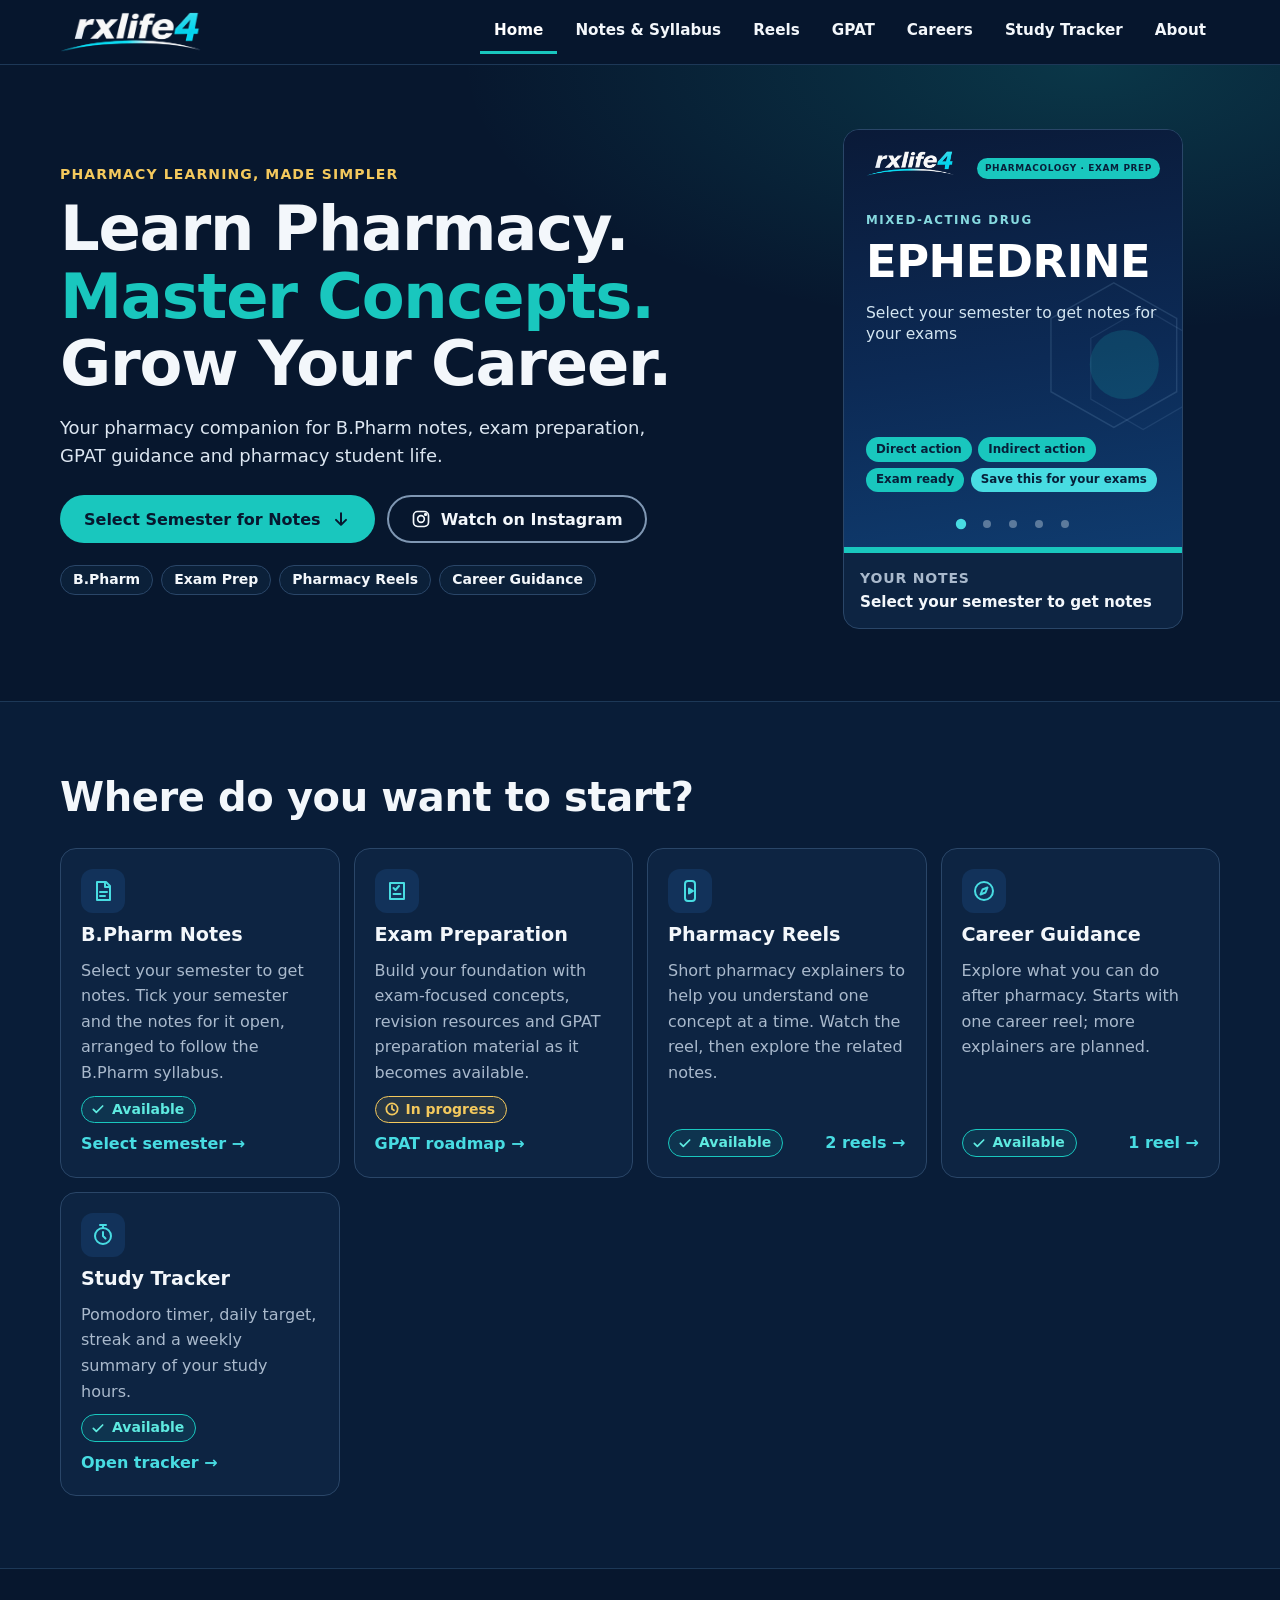
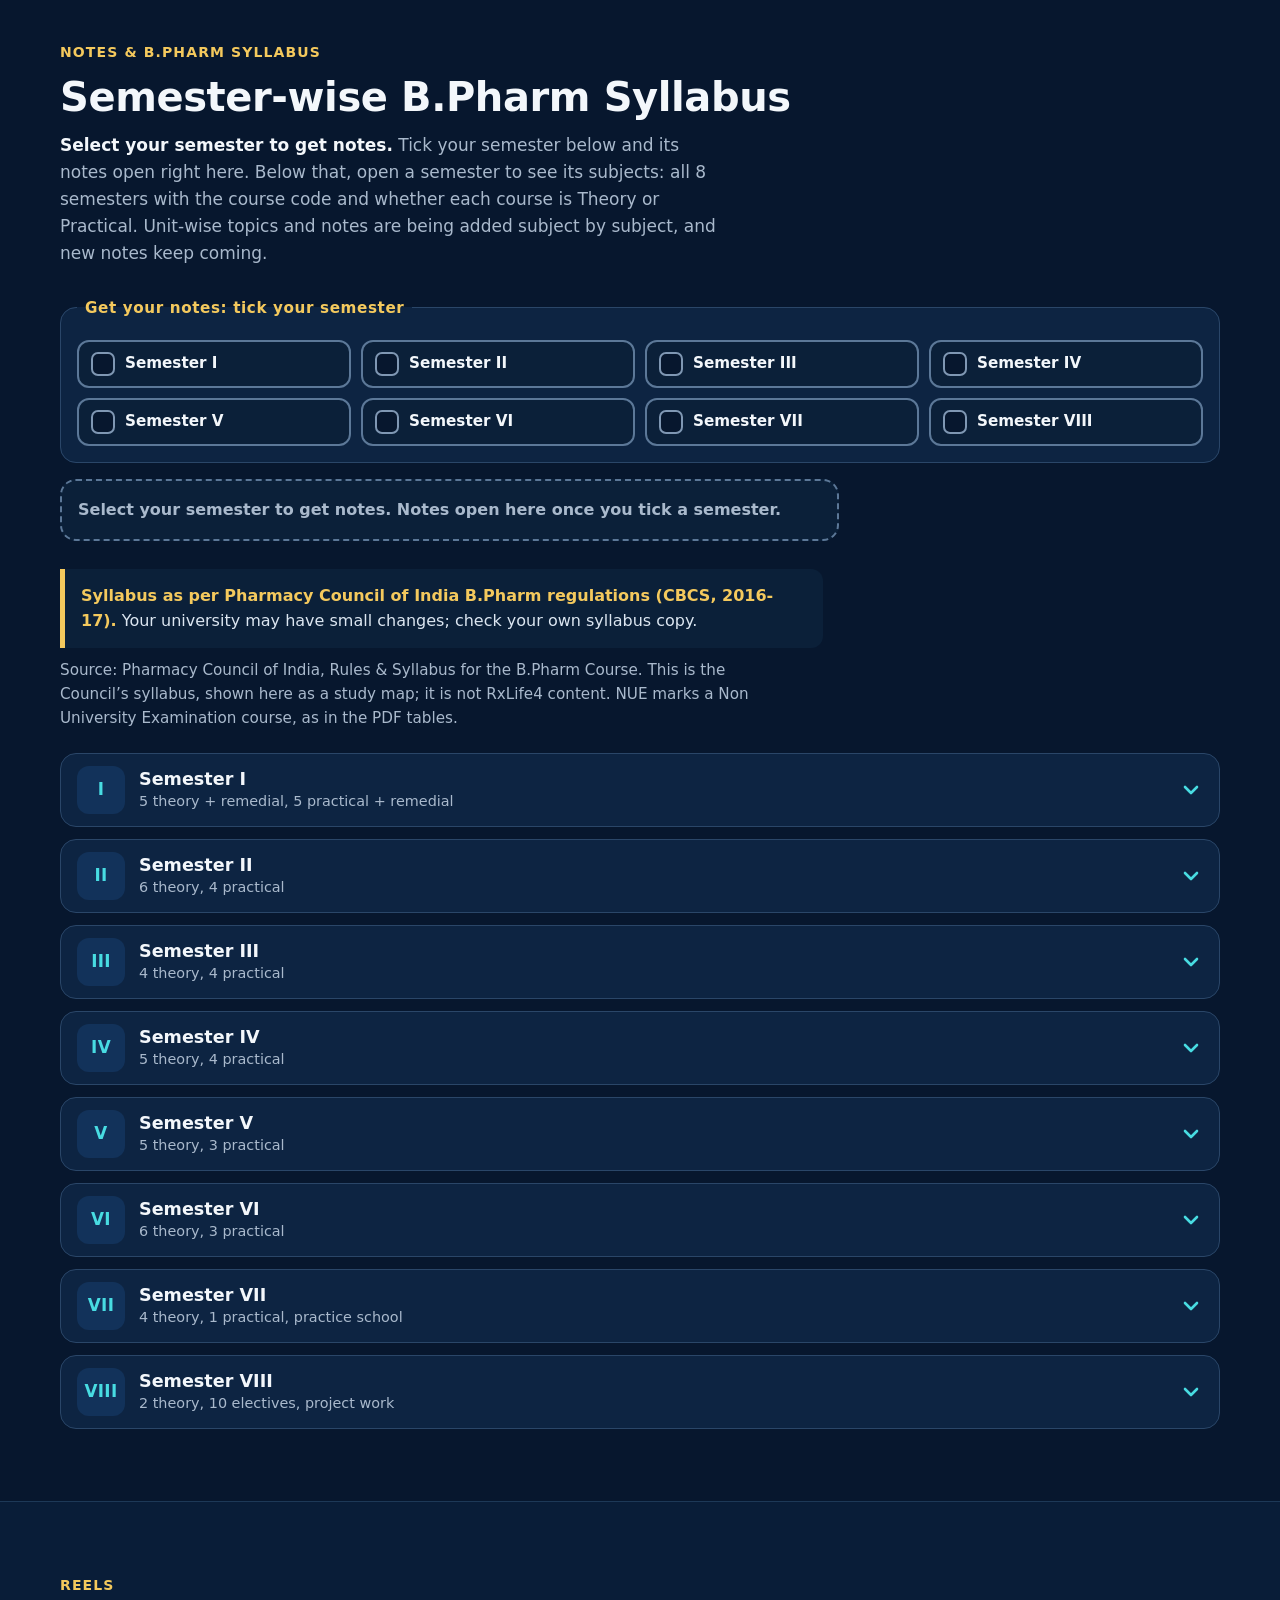
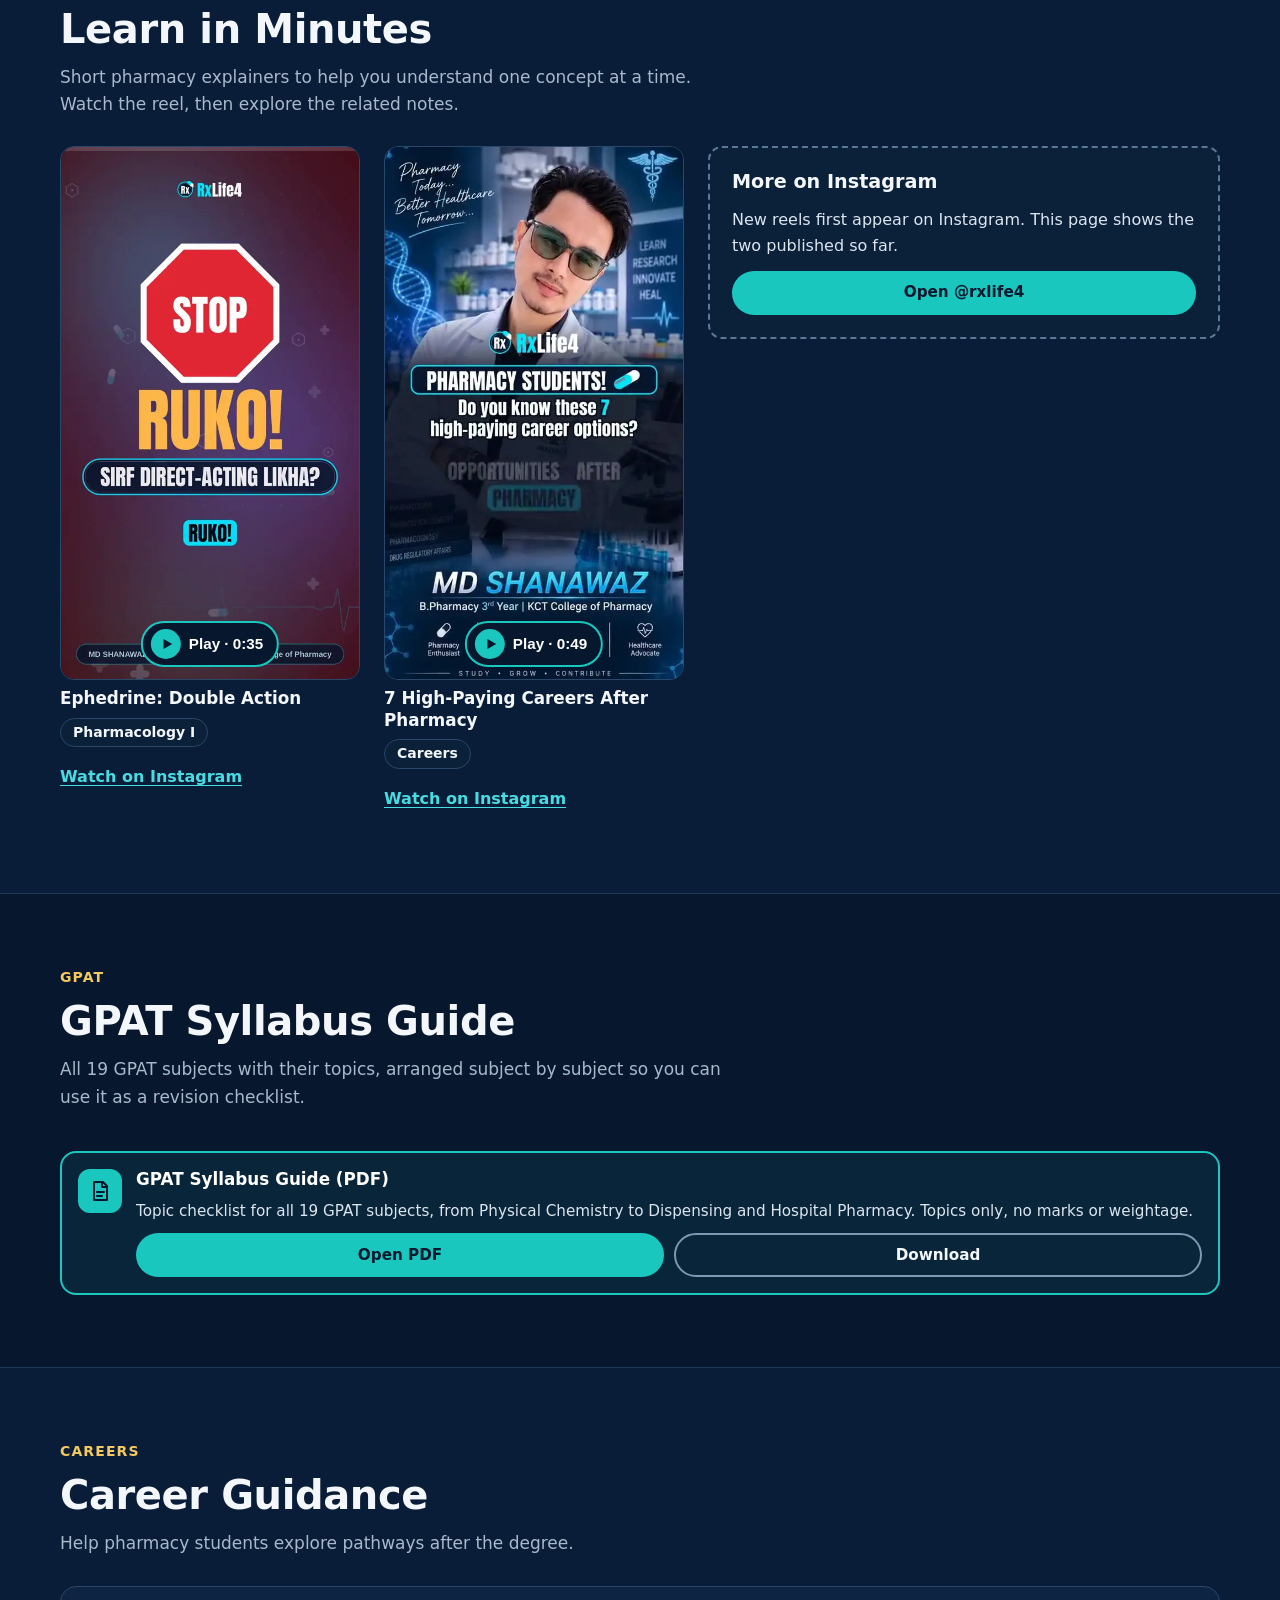
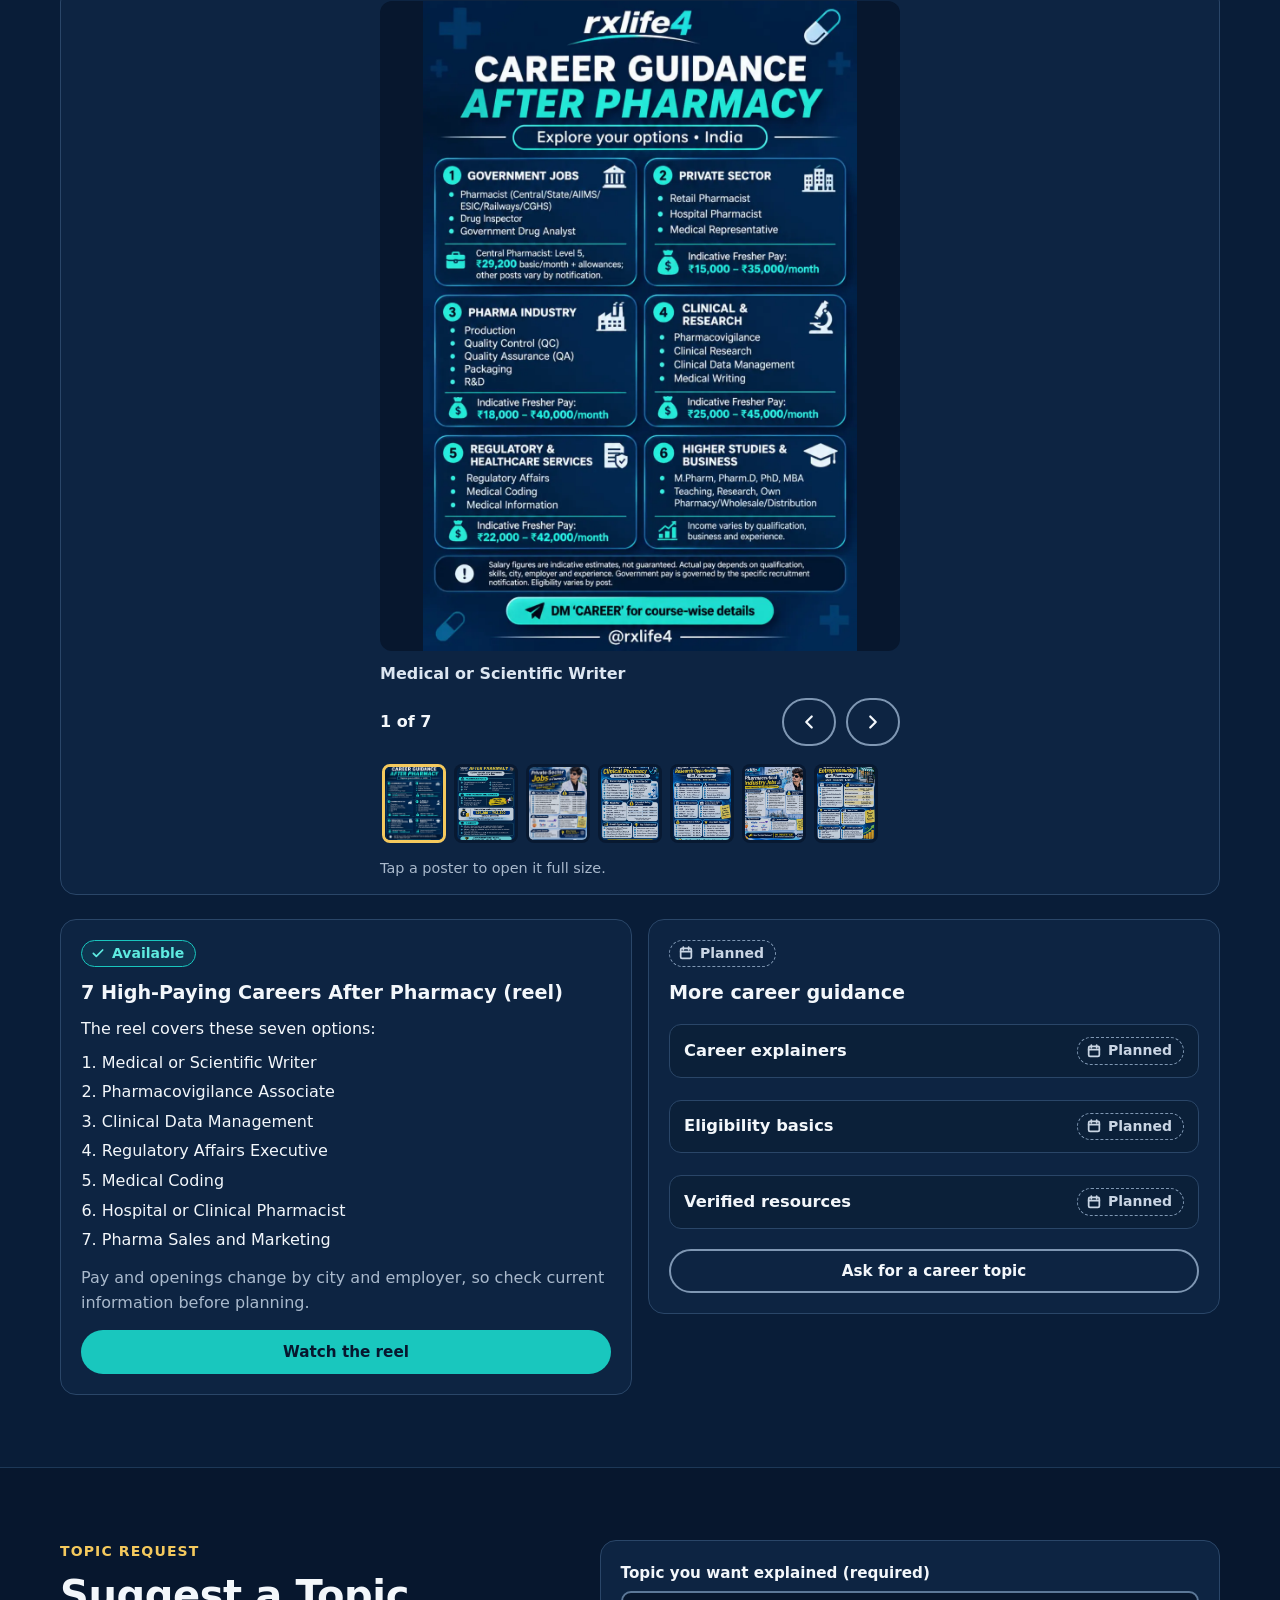
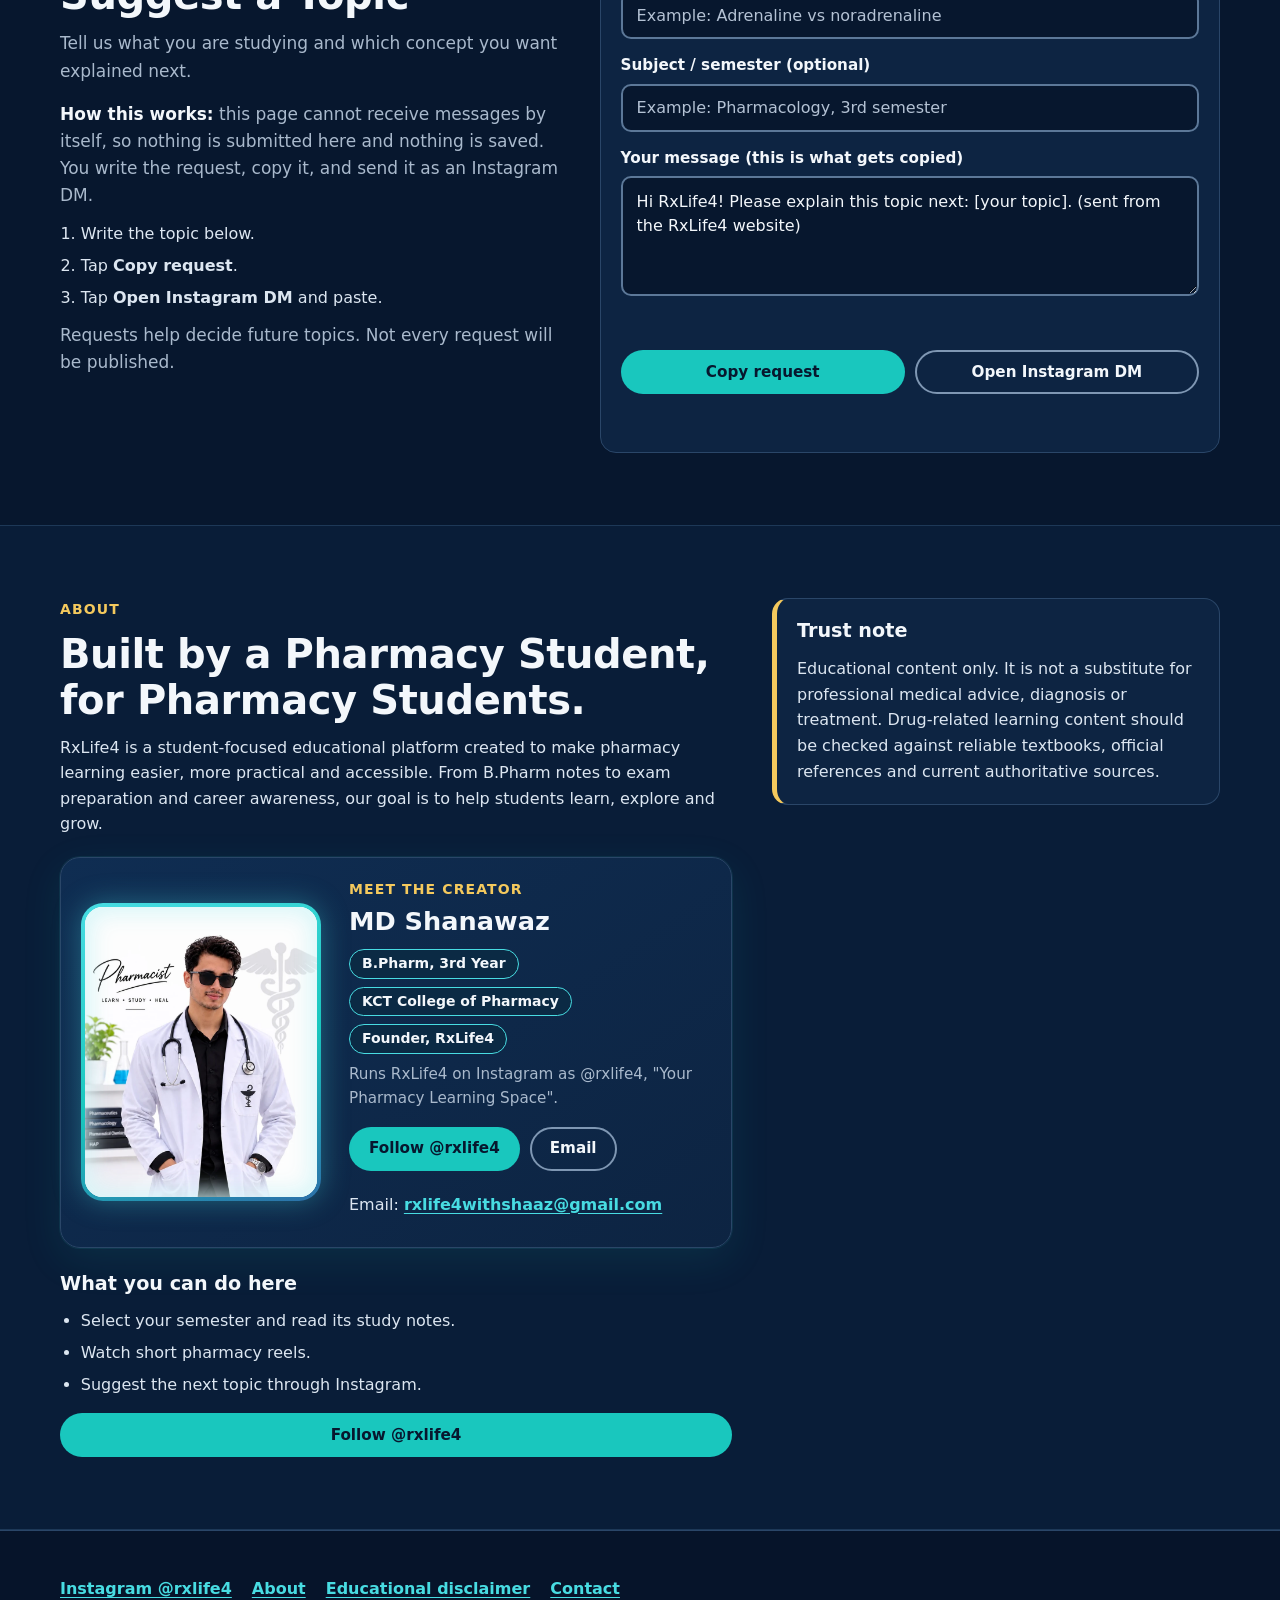
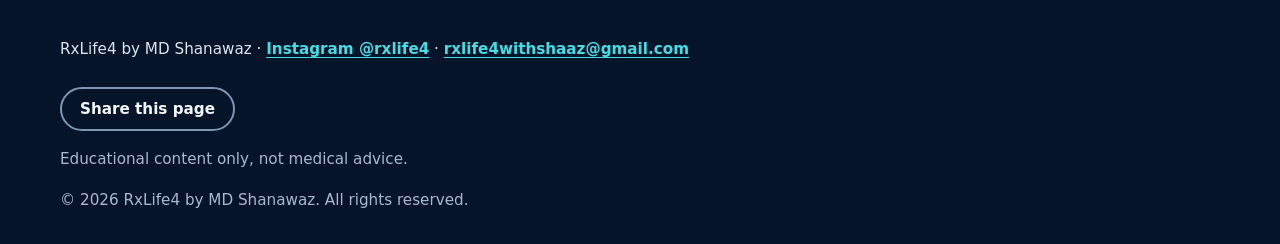
==== commit cd67514a: "Restore semester notes links and unit buttons lost in earlier update" ====
--- a/index.html
+++ b/index.html
@@ -382,16 +382,6 @@
           <svg viewBox="0 0 24 24" fill="none" stroke="currentColor" stroke-width="2" stroke-linecap="round" stroke-linejoin="round" aria-hidden="true"><rect x="3" y="3" width="18" height="18" rx="5"/><circle cx="12" cy="12" r="4"/><circle cx="17.5" cy="6.5" r="1" fill="currentColor"/></svg>
           Watch on Instagram</a>
       </div>
-      <ul class="ps-thumbs" id="ps-thumbs" aria-label="All 7 posters">
-        <li><button type="button" aria-label="Show poster 1: Medical or Scientific Writer" aria-current="true"><img src="assets/img/career-slide-01.webp" alt="" width="64" height="80" loading="lazy"></button></li>
-        <li><button type="button" aria-label="Show poster 2: Pharmacovigilance Associate"><img src="assets/img/career-slide-02.webp" alt="" width="64" height="80" loading="lazy"></button></li>
-        <li><button type="button" aria-label="Show poster 3: Clinical Data Management"><img src="assets/img/career-slide-03.webp" alt="" width="64" height="80" loading="lazy"></button></li>
-        <li><button type="button" aria-label="Show poster 4: Regulatory Affairs Executive"><img src="assets/img/career-slide-04.webp" alt="" width="64" height="80" loading="lazy"></button></li>
-        <li><button type="button" aria-label="Show poster 5: Medical Coding"><img src="assets/img/career-slide-05.webp" alt="" width="64" height="80" loading="lazy"></button></li>
-        <li><button type="button" aria-label="Show poster 6: Hospital or Clinical Pharmacist"><img src="assets/img/career-slide-06.webp" alt="" width="64" height="80" loading="lazy"></button></li>
-        <li><button type="button" aria-label="Show poster 7: Pharma Sales and Marketing"><img src="assets/img/career-slide-07.webp" alt="" width="64" height="80" loading="lazy"></button></li>
-      </ul>
-      <p class="ps-hint">Tap a poster to open it full size.</p>
       <ul class="tags" aria-label="Topics covered"><li class="chip">B.Pharm</li><li class="chip">Exam Prep</li><li class="chip">Pharmacy Reels</li><li class="chip">Career Guidance</li></ul>
     </div>
     <div class="latest" id="featcard" role="group" aria-roledescription="carousel" aria-label="Featured drug">
@@ -2036,6 +2026,16 @@
         <button class="ib" type="button" id="ps-prev" aria-label="Previous poster"><svg viewBox="0 0 24 24" fill="none" stroke="currentColor" stroke-width="2.4" stroke-linecap="round" stroke-linejoin="round" aria-hidden="true"><path d="m15 6-6 6 6 6"/></svg></button>
         <button class="ib" type="button" id="ps-next" aria-label="Next poster"><svg viewBox="0 0 24 24" fill="none" stroke="currentColor" stroke-width="2.4" stroke-linecap="round" stroke-linejoin="round" aria-hidden="true"><path d="m9 6 6 6-6 6"/></svg></button>
       </div>
+      <ul class="ps-thumbs" id="ps-thumbs" aria-label="All 7 posters">
+        <li><button type="button" aria-label="Show poster 1: Medical or Scientific Writer" aria-current="true"><img src="assets/img/career-slide-01.webp" alt="" width="64" height="80" loading="lazy"></button></li>
+        <li><button type="button" aria-label="Show poster 2: Pharmacovigilance Associate"><img src="assets/img/career-slide-02.webp" alt="" width="64" height="80" loading="lazy"></button></li>
+        <li><button type="button" aria-label="Show poster 3: Clinical Data Management"><img src="assets/img/career-slide-03.webp" alt="" width="64" height="80" loading="lazy"></button></li>
+        <li><button type="button" aria-label="Show poster 4: Regulatory Affairs Executive"><img src="assets/img/career-slide-04.webp" alt="" width="64" height="80" loading="lazy"></button></li>
+        <li><button type="button" aria-label="Show poster 5: Medical Coding"><img src="assets/img/career-slide-05.webp" alt="" width="64" height="80" loading="lazy"></button></li>
+        <li><button type="button" aria-label="Show poster 6: Hospital or Clinical Pharmacist"><img src="assets/img/career-slide-06.webp" alt="" width="64" height="80" loading="lazy"></button></li>
+        <li><button type="button" aria-label="Show poster 7: Pharma Sales and Marketing"><img src="assets/img/career-slide-07.webp" alt="" width="64" height="80" loading="lazy"></button></li>
+      </ul>
+      <p class="ps-hint">Tap a poster to open it full size.</p>
     </div>
     <div class="two">
       <div class="box">
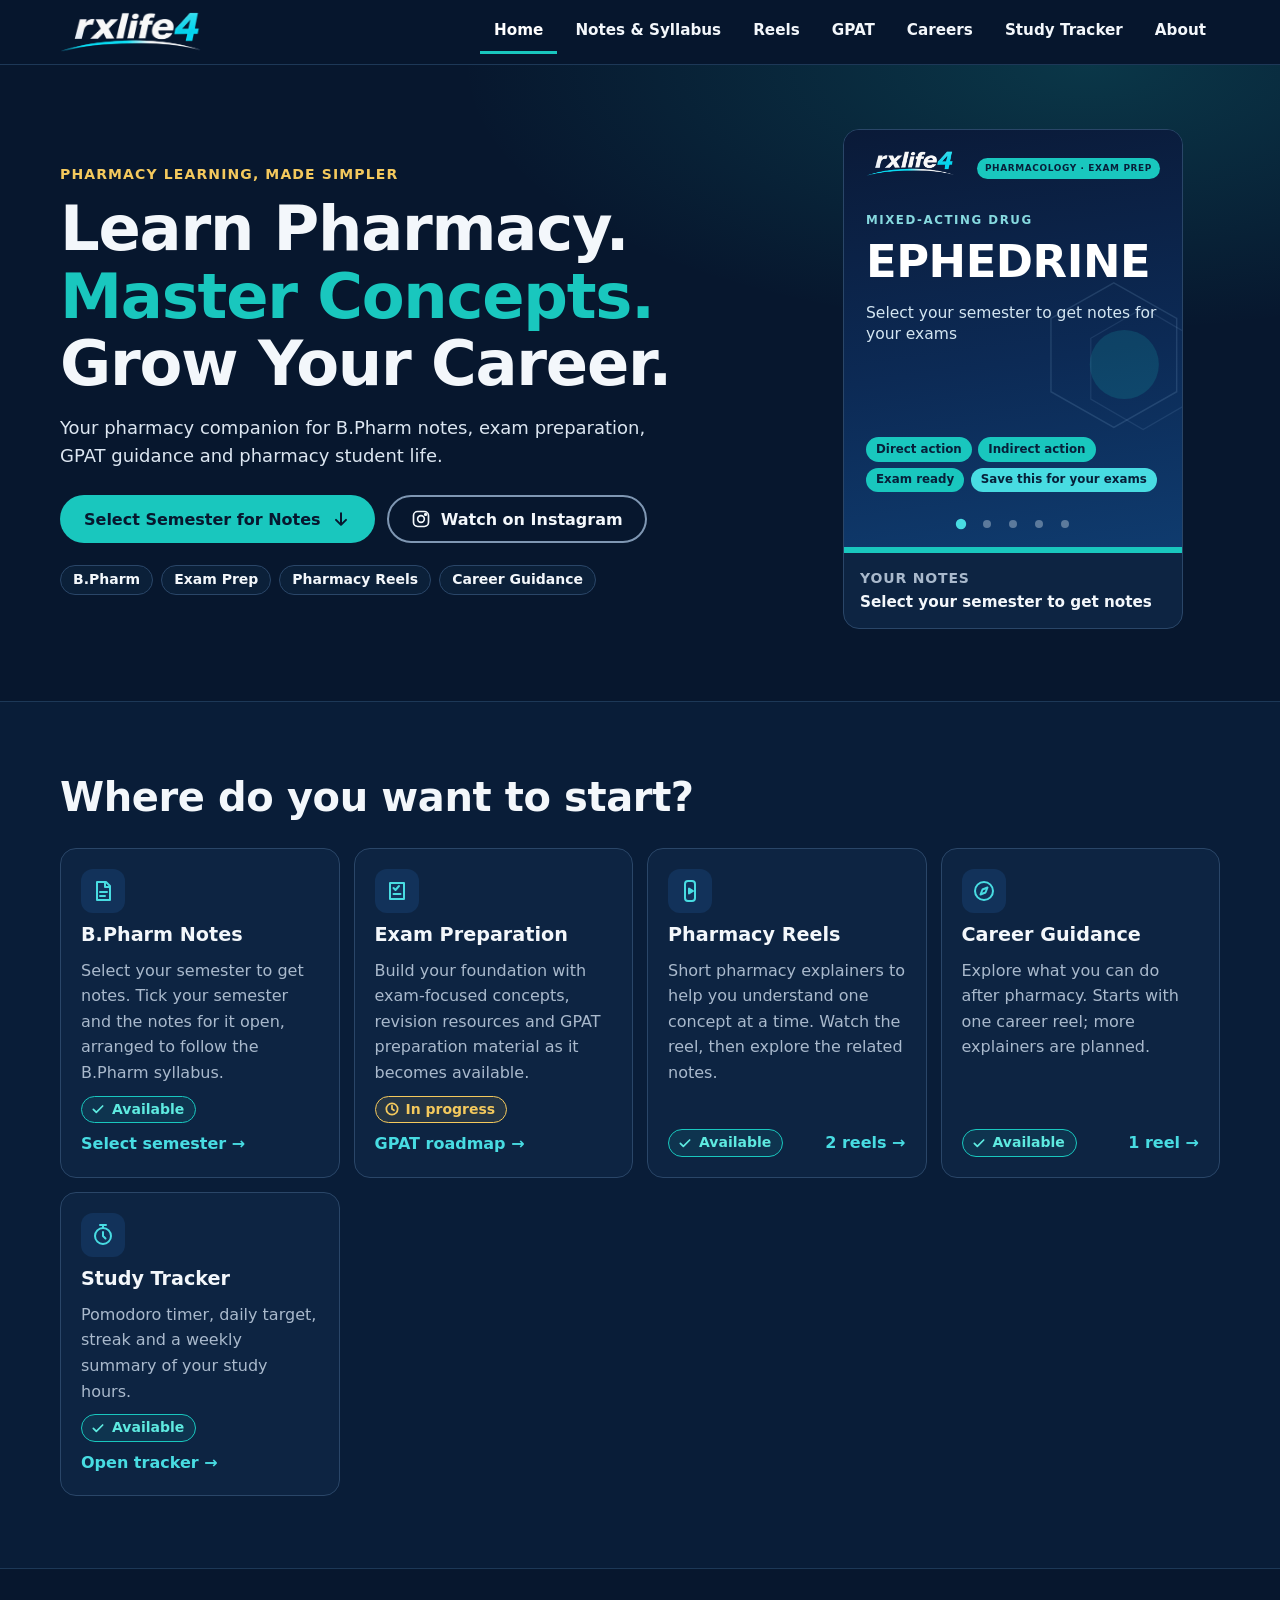
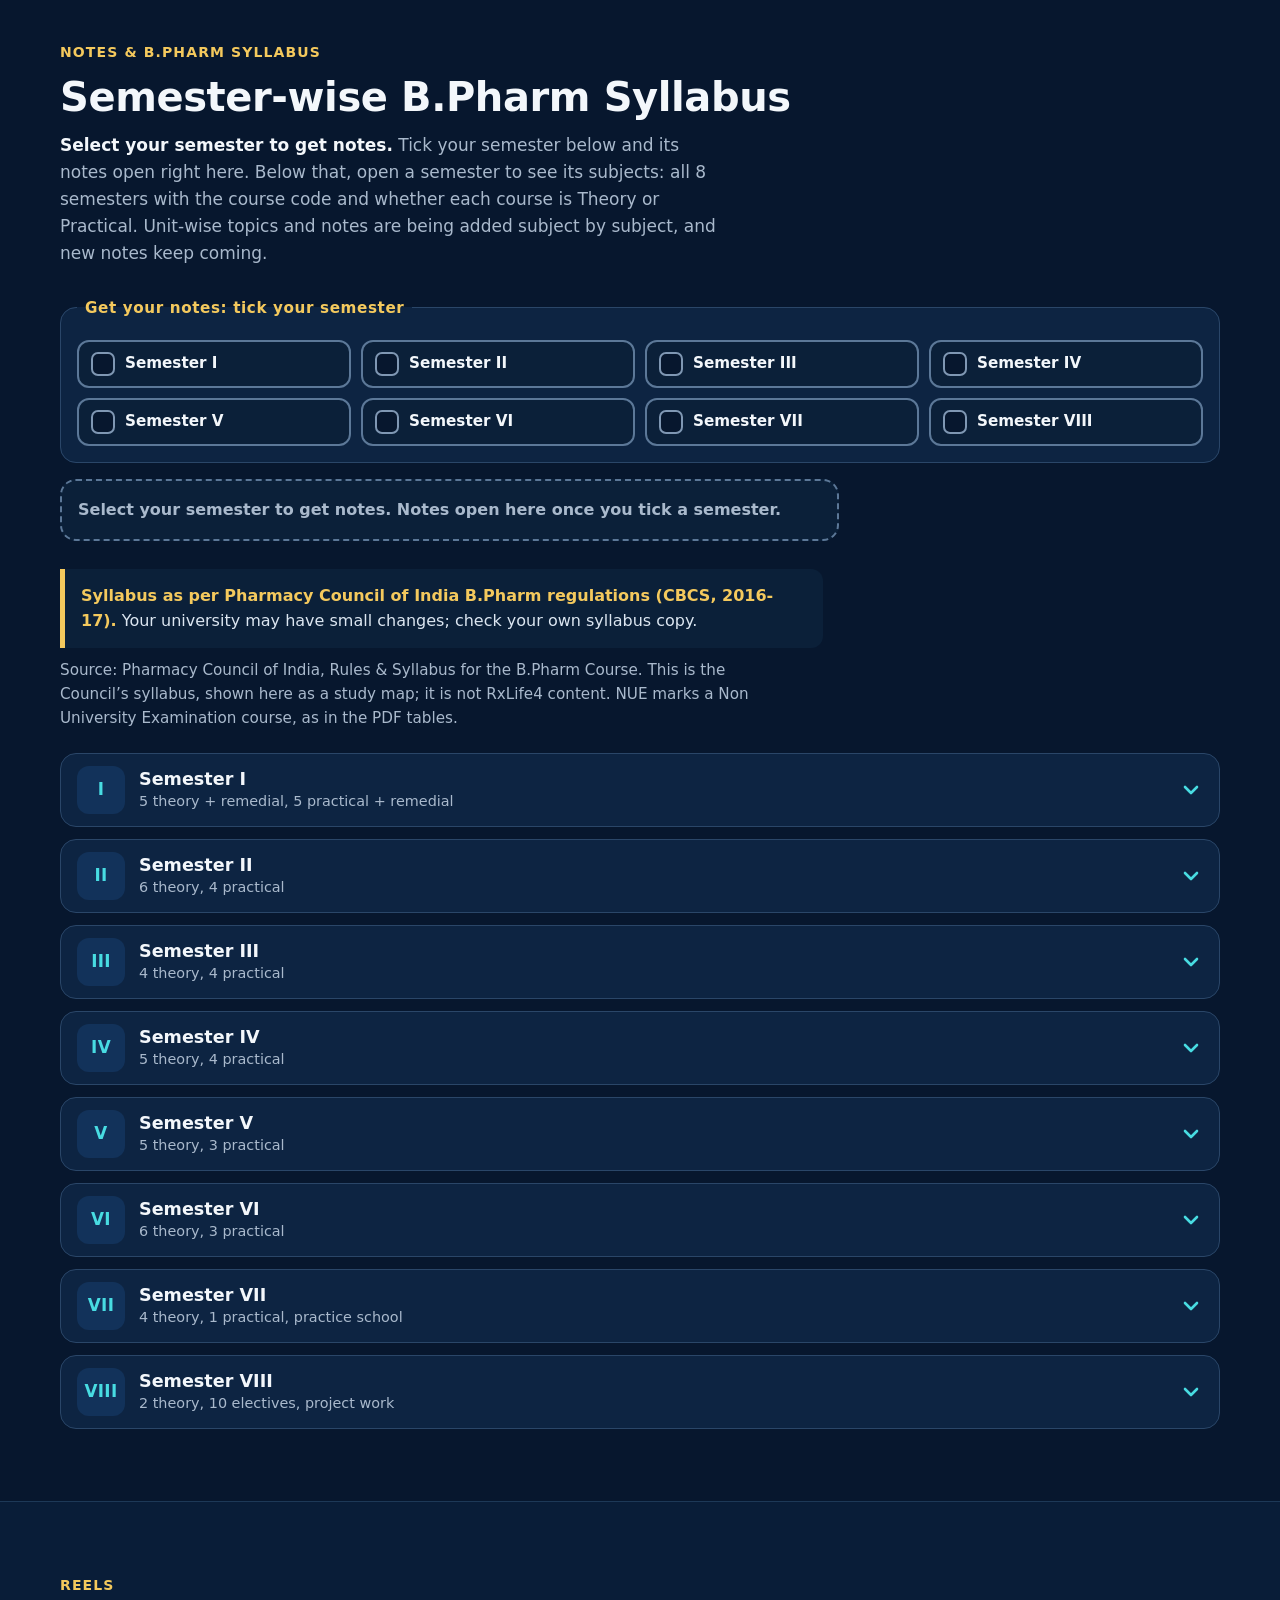
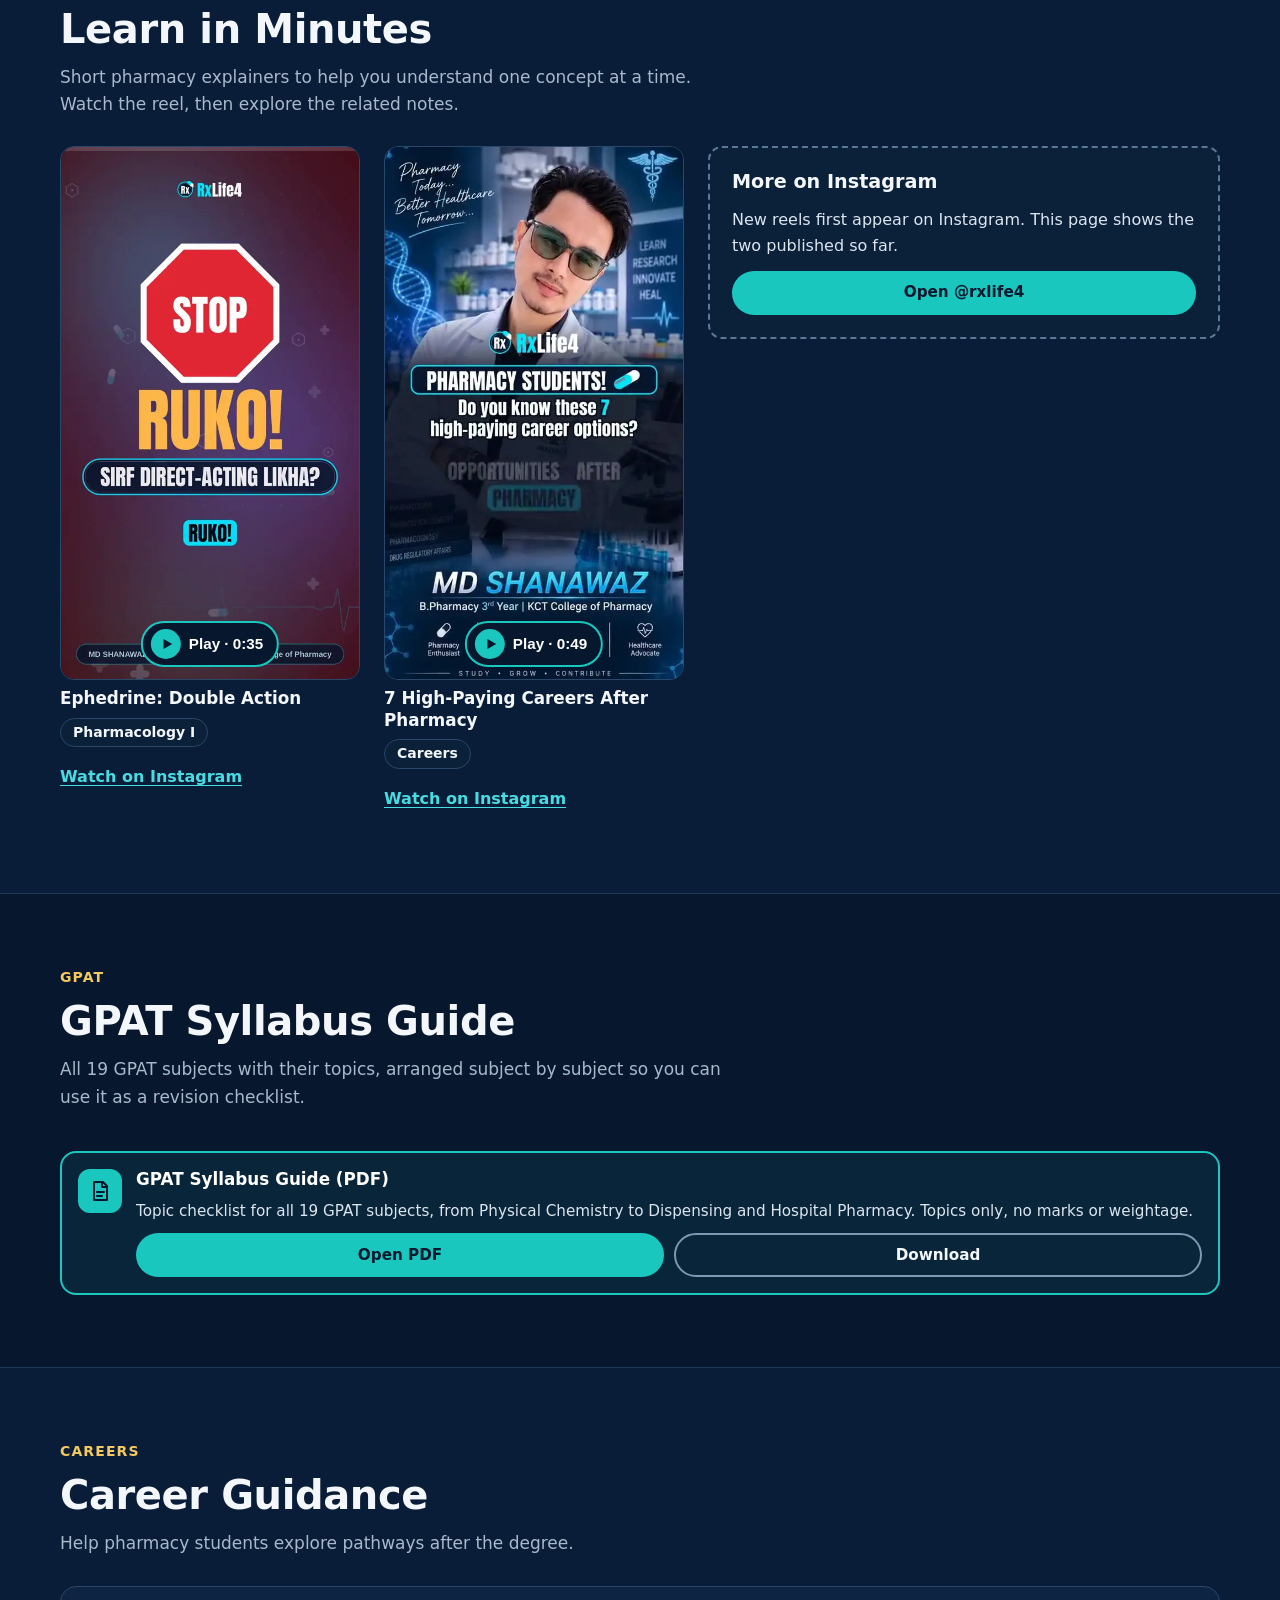
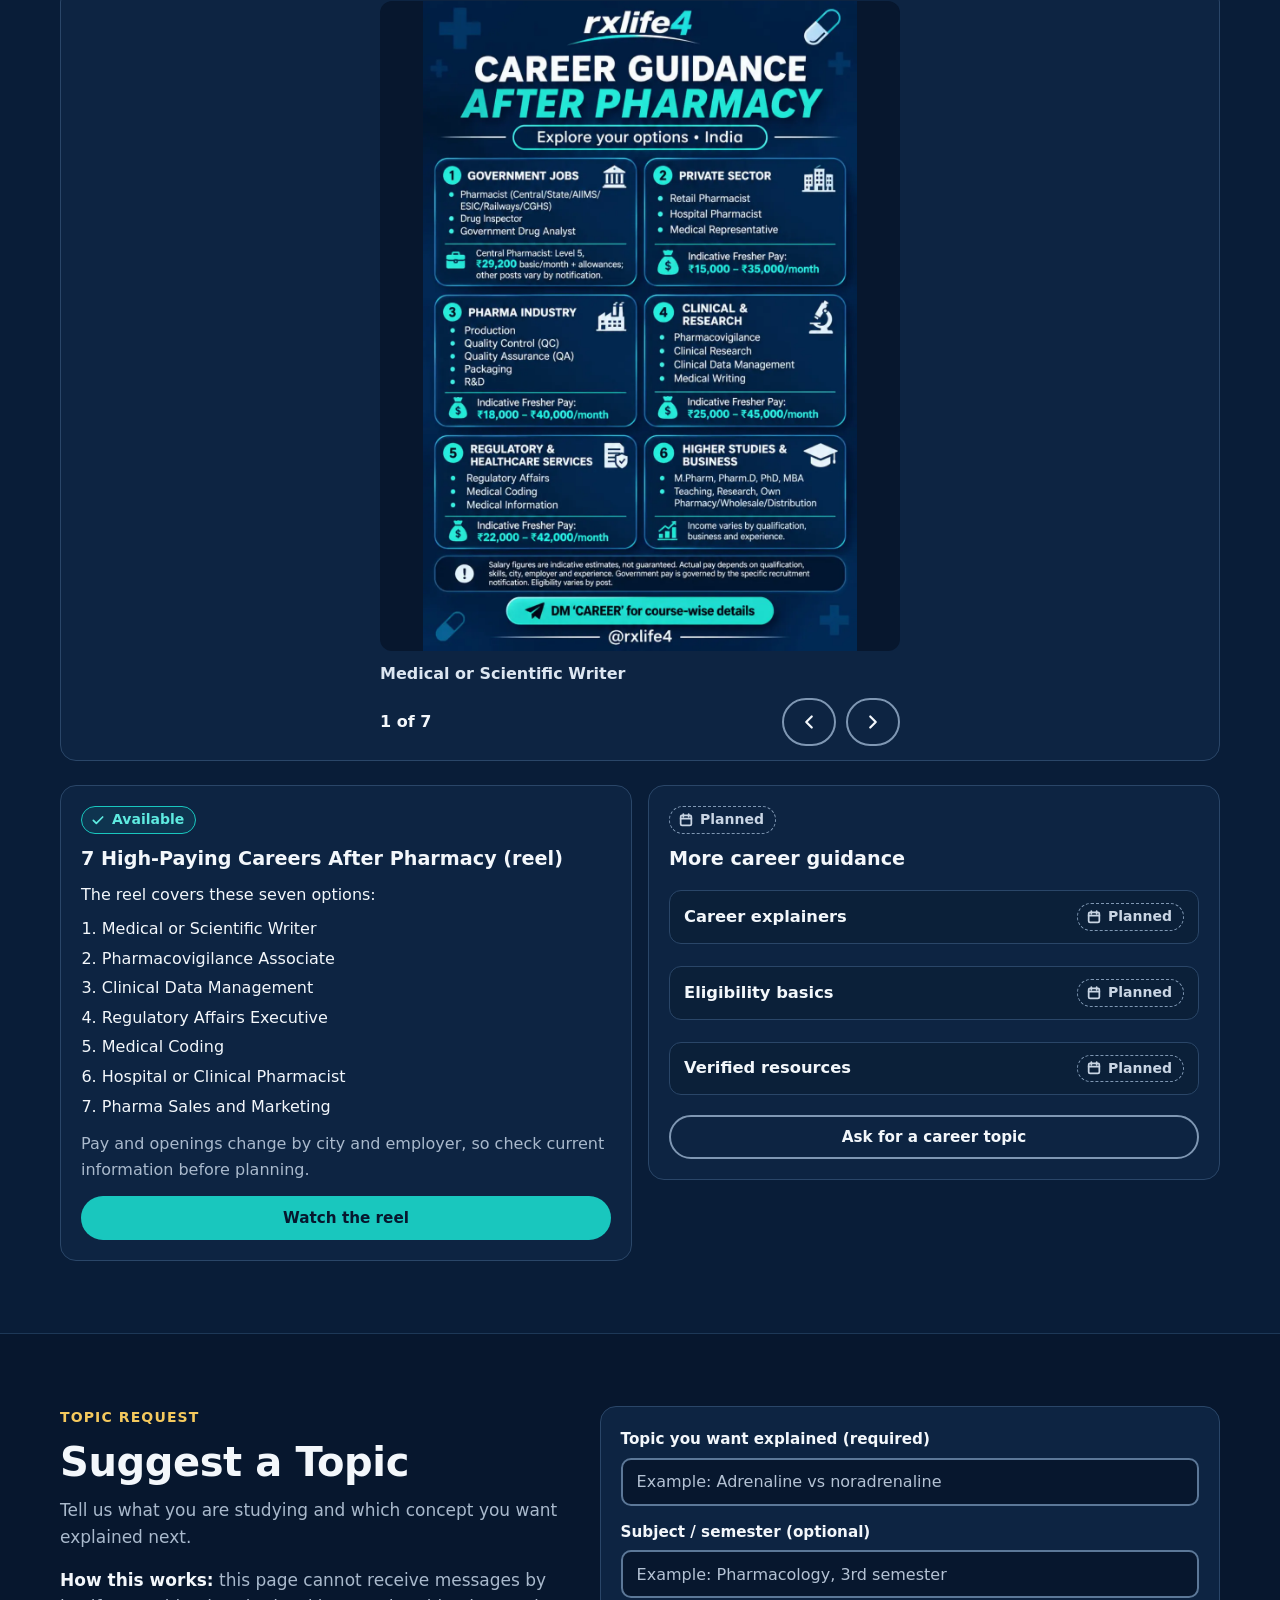
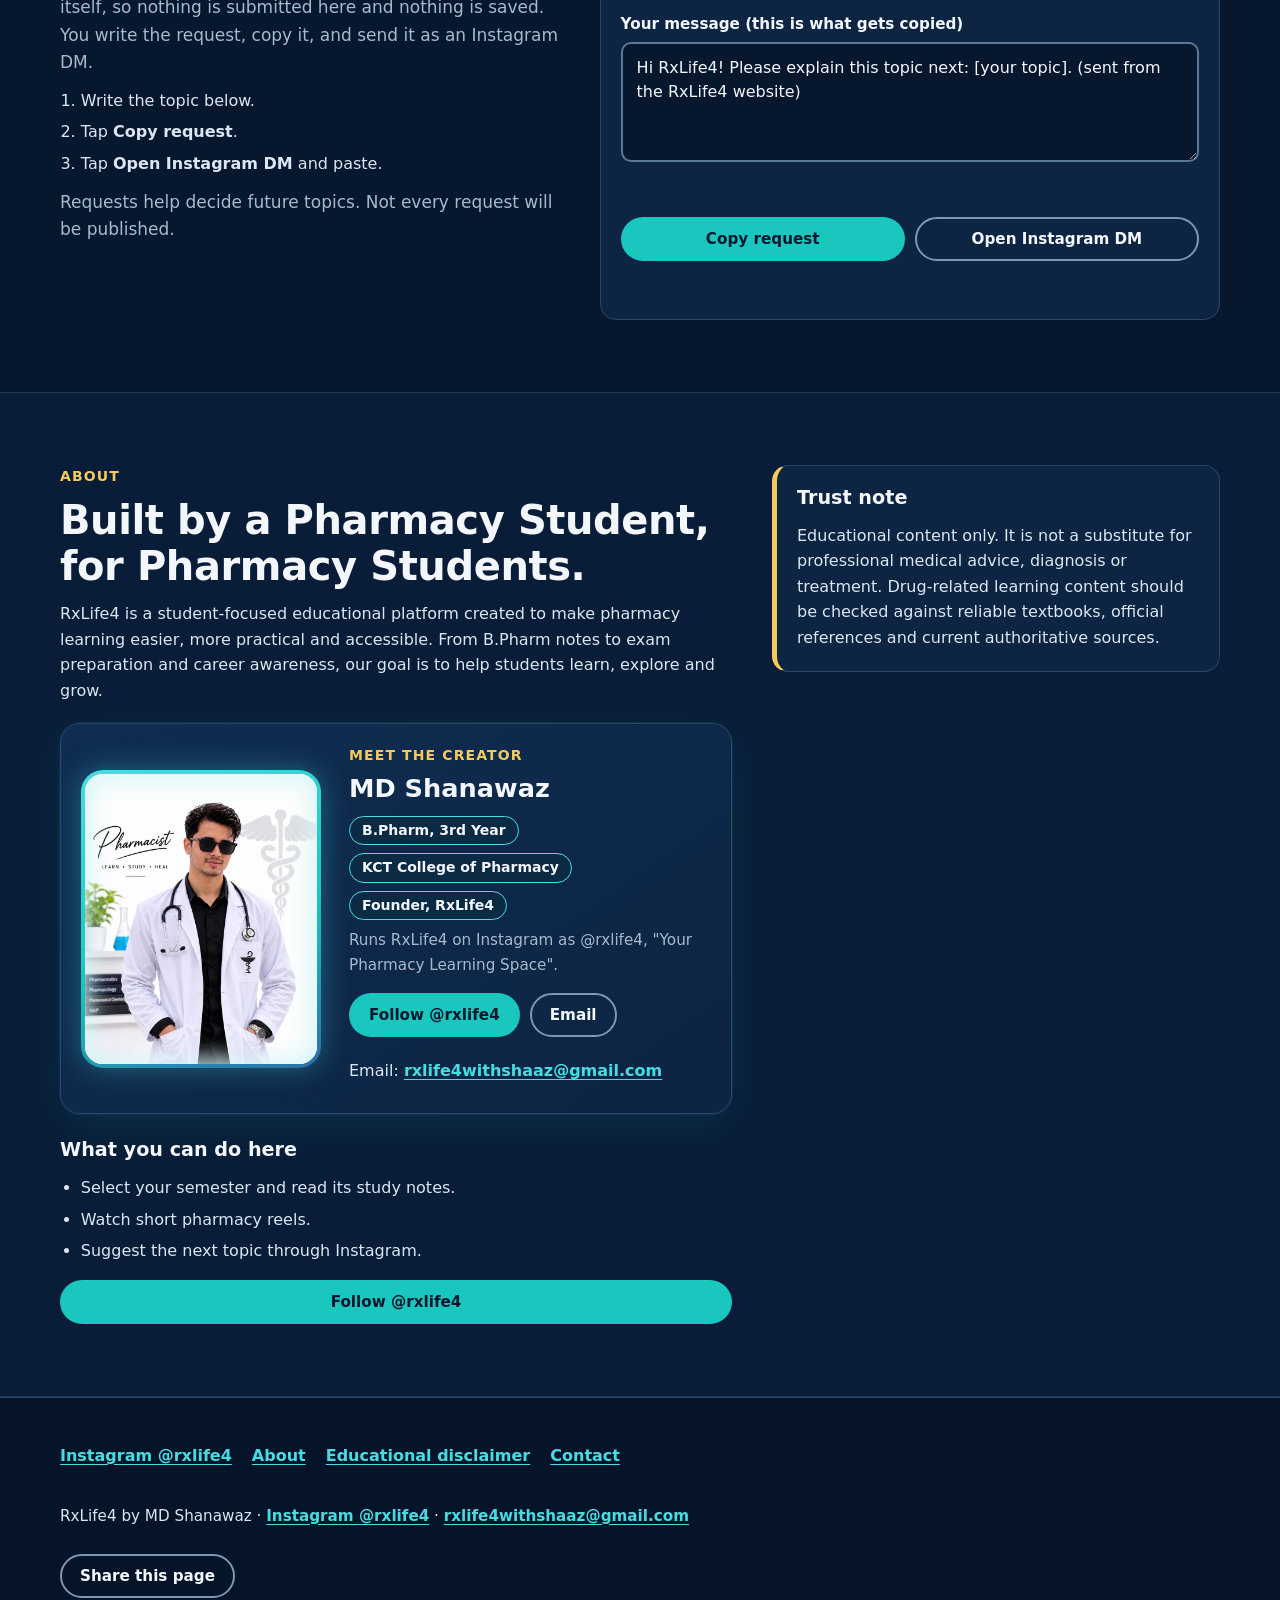
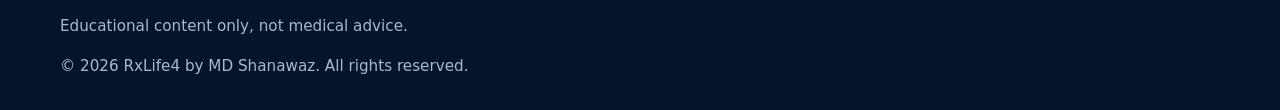
==== commit f7a2d394: "Remove poster thumbnail strip" ====
--- a/index.html
+++ b/index.html
@@ -2026,16 +2026,6 @@
         <button class="ib" type="button" id="ps-prev" aria-label="Previous poster"><svg viewBox="0 0 24 24" fill="none" stroke="currentColor" stroke-width="2.4" stroke-linecap="round" stroke-linejoin="round" aria-hidden="true"><path d="m15 6-6 6 6 6"/></svg></button>
         <button class="ib" type="button" id="ps-next" aria-label="Next poster"><svg viewBox="0 0 24 24" fill="none" stroke="currentColor" stroke-width="2.4" stroke-linecap="round" stroke-linejoin="round" aria-hidden="true"><path d="m9 6 6 6-6 6"/></svg></button>
       </div>
-      <ul class="ps-thumbs" id="ps-thumbs" aria-label="All 7 posters">
-        <li><button type="button" aria-label="Show poster 1: Medical or Scientific Writer" aria-current="true"><img src="assets/img/career-slide-01.webp" alt="" width="64" height="80" loading="lazy"></button></li>
-        <li><button type="button" aria-label="Show poster 2: Pharmacovigilance Associate"><img src="assets/img/career-slide-02.webp" alt="" width="64" height="80" loading="lazy"></button></li>
-        <li><button type="button" aria-label="Show poster 3: Clinical Data Management"><img src="assets/img/career-slide-03.webp" alt="" width="64" height="80" loading="lazy"></button></li>
-        <li><button type="button" aria-label="Show poster 4: Regulatory Affairs Executive"><img src="assets/img/career-slide-04.webp" alt="" width="64" height="80" loading="lazy"></button></li>
-        <li><button type="button" aria-label="Show poster 5: Medical Coding"><img src="assets/img/career-slide-05.webp" alt="" width="64" height="80" loading="lazy"></button></li>
-        <li><button type="button" aria-label="Show poster 6: Hospital or Clinical Pharmacist"><img src="assets/img/career-slide-06.webp" alt="" width="64" height="80" loading="lazy"></button></li>
-        <li><button type="button" aria-label="Show poster 7: Pharma Sales and Marketing"><img src="assets/img/career-slide-07.webp" alt="" width="64" height="80" loading="lazy"></button></li>
-      </ul>
-      <p class="ps-hint">Tap a poster to open it full size.</p>
     </div>
     <div class="two">
       <div class="box">
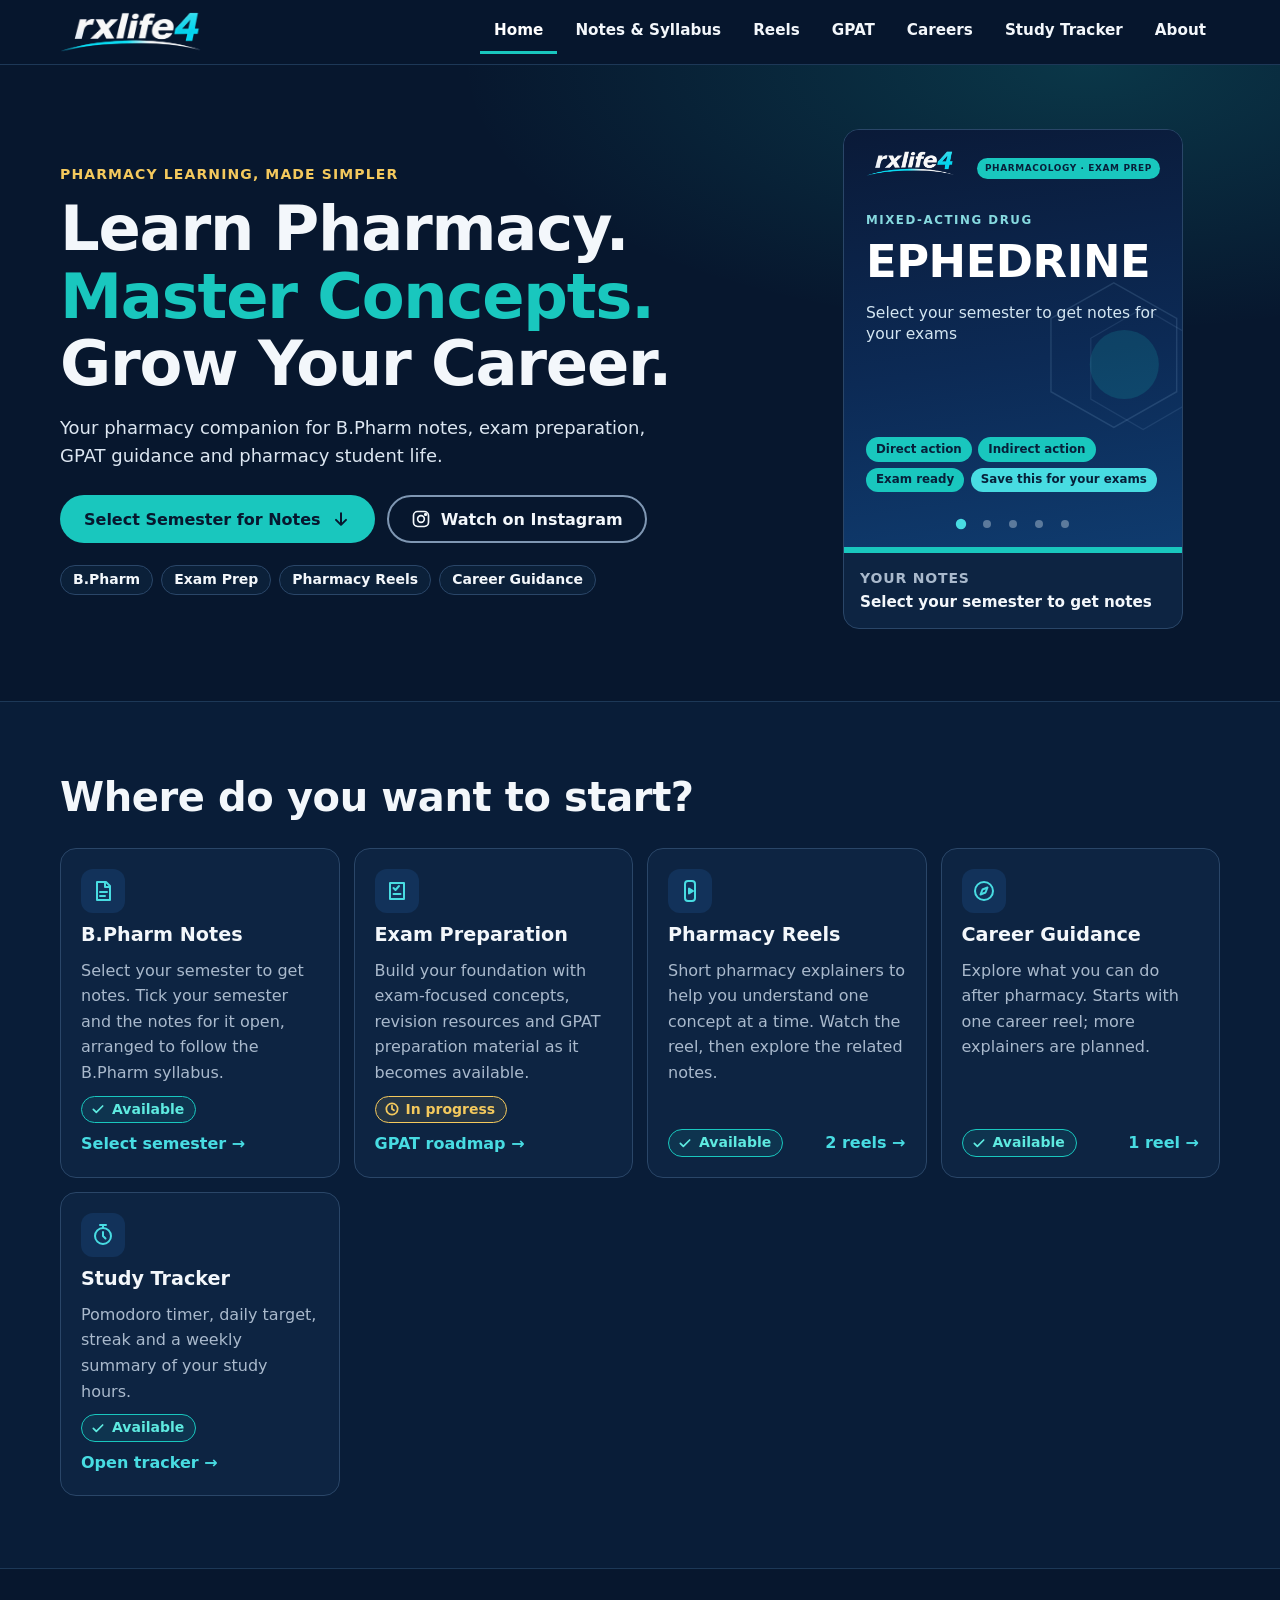
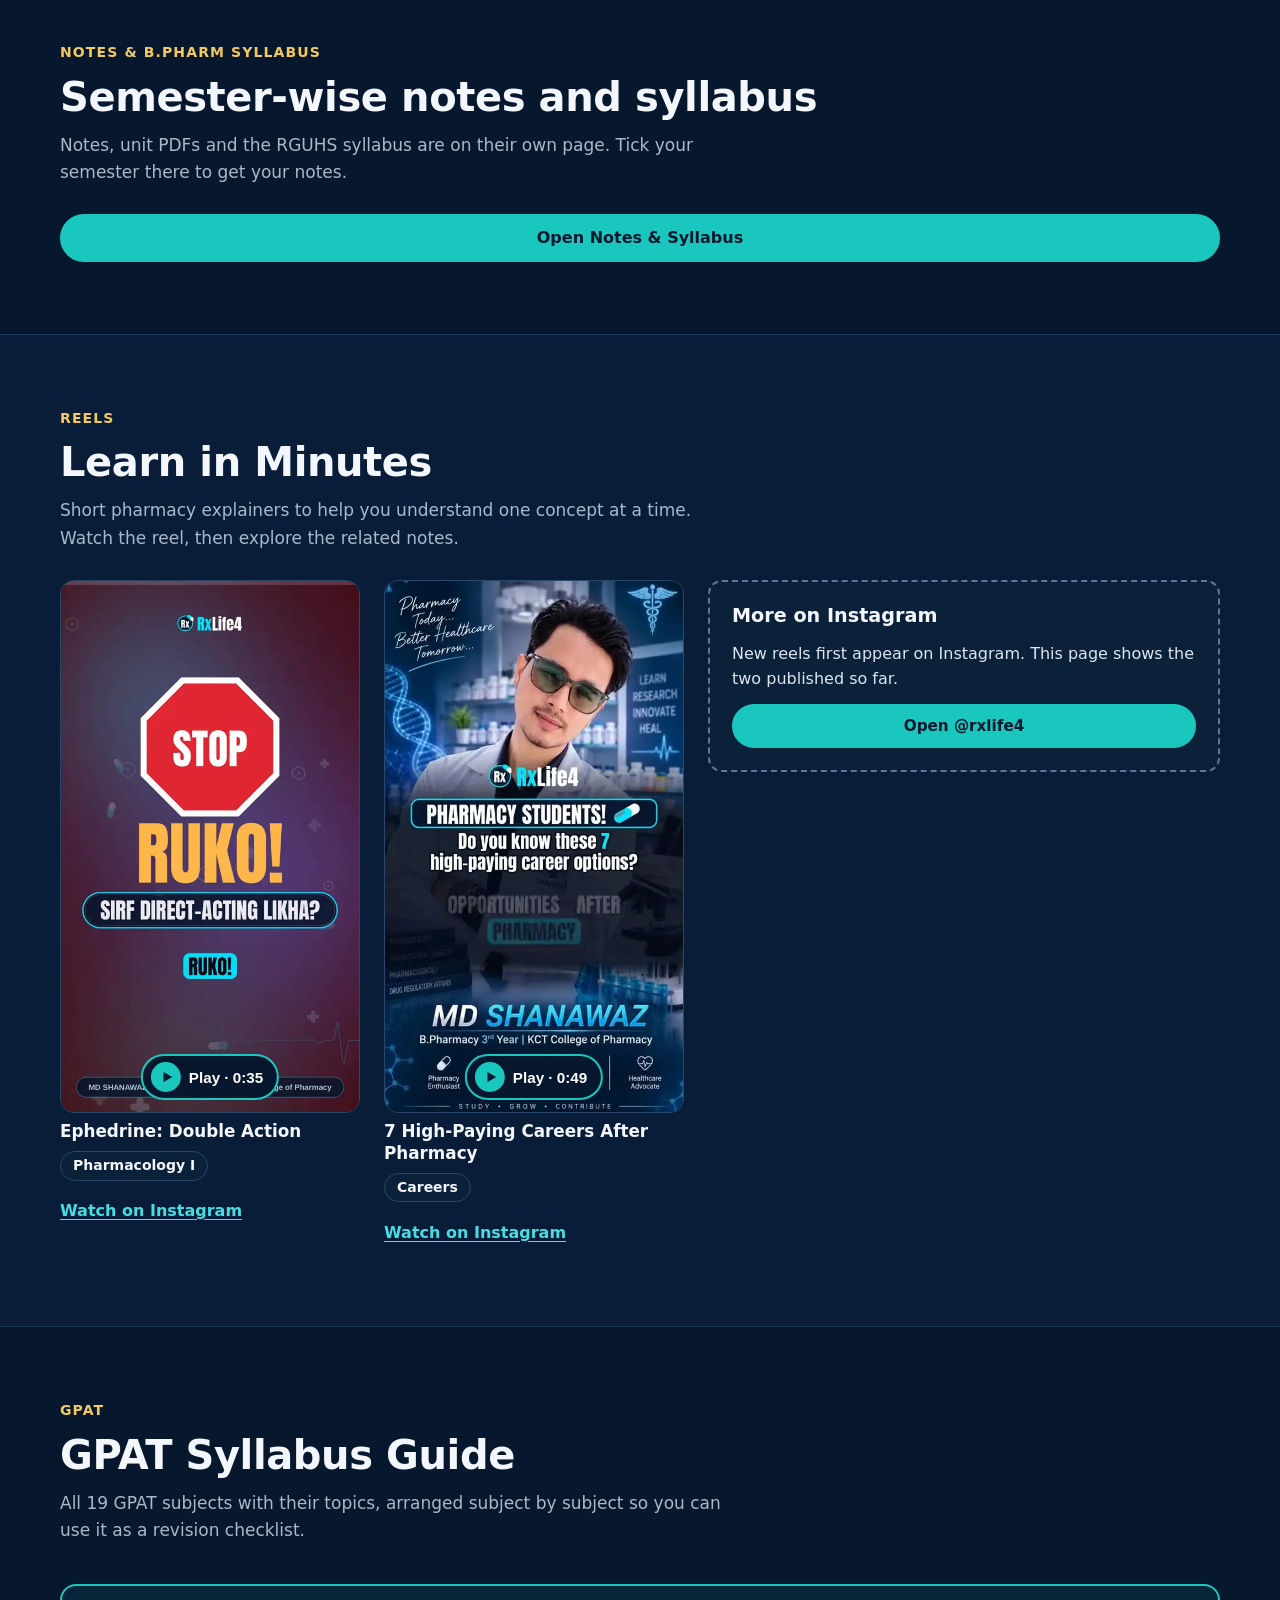
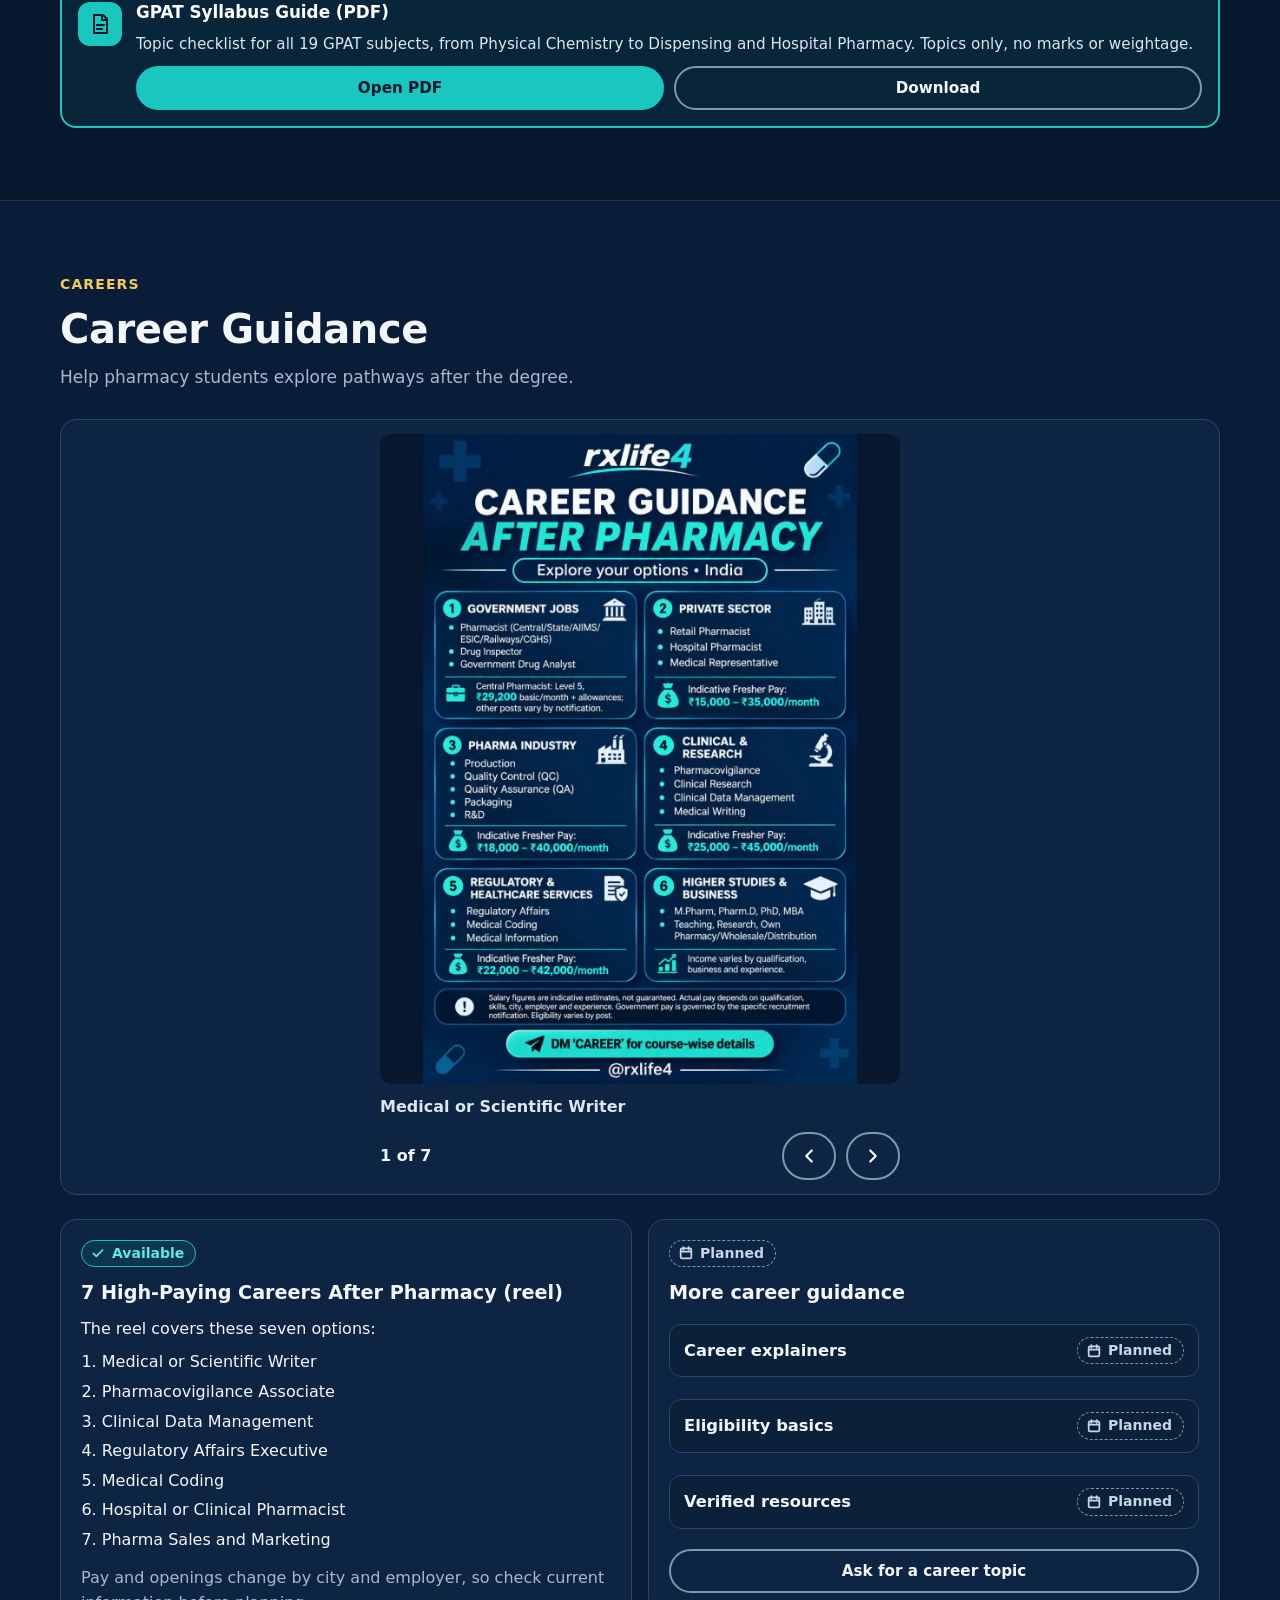
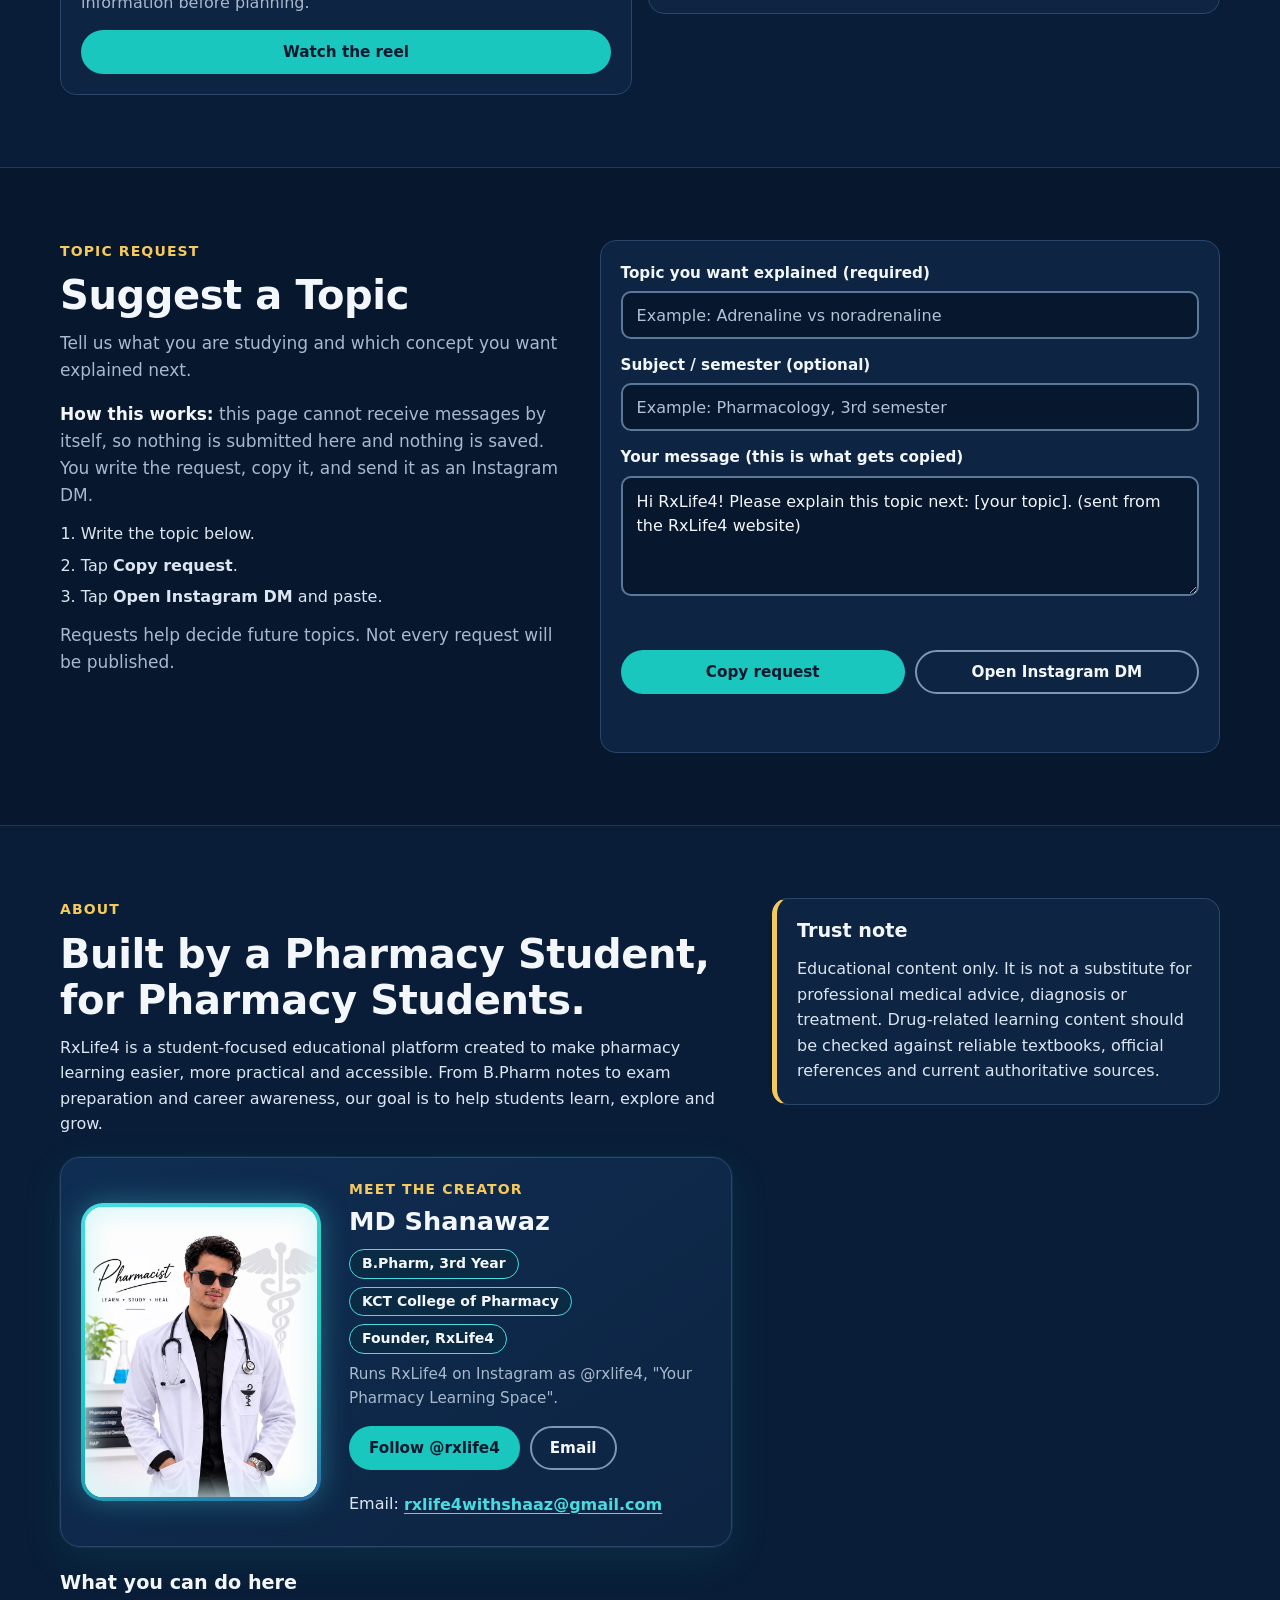
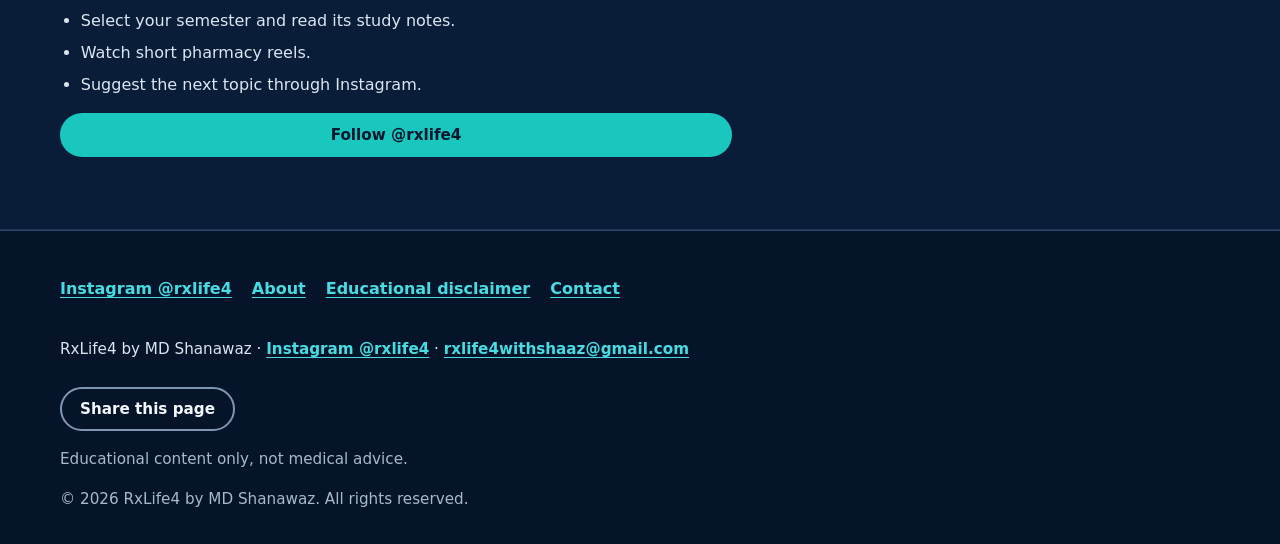
==== commit c75f9a50: "Move notes and syllabus to own notes.html page; homepage keeps a button to it" ====
--- a/index.html
+++ b/index.html
@@ -2,6 +2,7 @@
 <html lang="en">
 <head>
 <meta charset="utf-8">
+<script>(function(){var h=location.hash.slice(1);if(!h)return;try{h=decodeURIComponent(h)}catch(e){return}if(/^(notes|syllabus|refs|ephedrine|unit2|unit3|u2[a-d]|u3[a-f]|sem-(I|II|III|IV|V|VI|VII|VIII))$/.test(h))location.replace('notes.html'+location.hash)})();</script>
 <meta name="viewport" content="width=device-width, initial-scale=1">
 <meta name="color-scheme" content="light">
 <link rel="icon" type="image/webp" href="assets/img/logo.webp">
@@ -341,7 +342,7 @@
  ]
 }
 </script>
-<link rel="stylesheet" href="style.css?v=20261124a">
+<link rel="stylesheet" href="style.css?v=20261127a">
 </head>
 <body>
 <a class="skip" href="#main">Skip to content</a>
@@ -355,7 +356,7 @@
     <nav id="menu" aria-label="Main">
       <ul>
         <li><a href="#home" data-nav>Home</a></li>
-        <li><a href="#syllabus" data-nav>Notes &amp; Syllabus</a></li>
+        <li><a href="notes.html">Notes &amp; Syllabus</a></li>
         <li><a href="#reels" data-nav>Reels</a></li>
         <li><a href="#gpat" data-nav>GPAT</a></li>
         <li><a href="#careers" data-nav>Careers</a></li>
@@ -376,7 +377,7 @@
       <h1 id="h1">Learn Pharmacy. <span class="hl">Master Concepts.</span> Grow Your Career.</h1>
       <p class="sub">Your pharmacy companion for B.Pharm notes, exam preparation, GPAT guidance and pharmacy student life.</p>
       <div class="cta">
-        <a class="btn btn-p" href="#syllabus" data-nav>Select Semester for Notes
+        <a class="btn btn-p" href="notes.html">Select Semester for Notes
           <svg viewBox="0 0 24 24" fill="none" stroke="currentColor" stroke-width="2.4" stroke-linecap="round" stroke-linejoin="round" aria-hidden="true"><path d="M12 5v14M6 13l6 6 6-6"/></svg></a>
         <a class="btn btn-s" href="https://www.instagram.com/rxlife4/" target="_blank" rel="noopener">
           <svg viewBox="0 0 24 24" fill="none" stroke="currentColor" stroke-width="2" stroke-linecap="round" stroke-linejoin="round" aria-hidden="true"><rect x="3" y="3" width="18" height="18" rx="5"/><circle cx="12" cy="12" r="4"/><circle cx="17.5" cy="6.5" r="1" fill="currentColor"/></svg>
@@ -386,7 +387,7 @@
     </div>
     <div class="latest" id="featcard" role="group" aria-roledescription="carousel" aria-label="Featured drug">
       <div class="fc-art">
-        <a class="fc-link" href="#syllabus" data-nav tabindex="-1" aria-hidden="true">
+        <a class="fc-link" href="notes.html" tabindex="-1" aria-hidden="true">
           <svg class="fc-deco" viewBox="0 0 200 250" aria-hidden="true" focusable="false"><polygon points="122,58 182,92 182,162 122,196 62,162 62,92" fill="none" stroke="rgba(150,190,230,.16)" stroke-width="1.4"/><polygon points="150,82 200,111 200,169 150,198 100,169 100,111" fill="none" stroke="rgba(150,190,230,.12)" stroke-width="1.2"/><circle cx="132" cy="136" r="33" fill="rgba(25,199,190,.16)"/></svg>
           <span class="fc-top"><img src="assets/img/logo-hd.webp" alt="" width="640" height="182"><span class="fc-badge">Pharmacology &middot; Exam prep</span></span>
           <span class="fc-body" id="fc-body" style="--n:9">
@@ -398,7 +399,7 @@
         </a>
         <div class="fc-dots" id="fc-dots" hidden></div>
       </div>
-      <a class="cap" id="fc-cap" href="#syllabus" data-nav aria-label="Select your semester to get notes."><small>Your notes</small><b id="fc-note">Select your semester to get notes</b></a>
+      <a class="cap" id="fc-cap" href="notes.html" aria-label="Select your semester to get notes."><small>Your notes</small><b id="fc-note">Select your semester to get notes</b></a>
     </div>
   </div>
 </section>
@@ -408,7 +409,7 @@
   <div class="wrap">
     <div class="head"><h2 id="h-entry">Where do you want to start?</h2></div>
     <ul class="entry">
-      <li><a class="ecard" href="#syllabus" data-nav>
+      <li><a class="ecard" href="notes.html">
         <span class="ic"><svg viewBox="0 0 24 24" fill="none" stroke="currentColor" stroke-width="2" stroke-linecap="round" stroke-linejoin="round" aria-hidden="true"><path d="M6 3h9l4 4v14H6z"/><path d="M14 3v5h5M9 13h7M9 17h5"/></svg></span>
         <h3>B.Pharm Notes</h3>
         <p>Select your semester to get notes. Tick your semester and the notes for it open, arranged to follow the B.Pharm syllabus.</p>
@@ -437,1511 +438,15 @@
   </div>
 </section>
 
-<!-- 4b. SYLLABUS -->
-<section class="sec" id="syllabus" aria-labelledby="h-syl" tabindex="-1">
+<!-- 4b. NOTES AND SYLLABUS (own page: notes.html) -->
+<section class="sec" id="notes-card" aria-labelledby="h-notes-card" tabindex="-1">
   <div class="wrap">
     <div class="head">
       <span class="eyebrow">Notes &amp; B.Pharm syllabus</span>
-      <h2 id="h-syl">Semester-wise B.Pharm Syllabus</h2>
-      <p class="lead"><b style="color:#F3F7FB">Select your semester to get notes.</b> Tick your semester below and its notes open right here. Below that, open a semester to see its subjects: all 8 semesters with the course code and whether each course is Theory or Practical. Unit-wise topics and notes are being added subject by subject, and new notes keep coming.</p>
-    </div>
-    <div class="semgate" id="semgate">
-      <fieldset class="sempick">
-        <legend>Get your notes: tick your semester</legend>
-        <div class="picks">
-        <label class="pick"><input type="radio" name="semsel" value="I"><span class="pk"><i class="bx"><svg viewBox="0 0 24 24" fill="none" stroke="currentColor" stroke-width="3" stroke-linecap="round" stroke-linejoin="round" aria-hidden="true"><path d="m5 12.5 4.5 4.5L19 7.5"/></svg></i>Semester I</span></label>
-        <label class="pick"><input type="radio" name="semsel" value="II"><span class="pk"><i class="bx"><svg viewBox="0 0 24 24" fill="none" stroke="currentColor" stroke-width="3" stroke-linecap="round" stroke-linejoin="round" aria-hidden="true"><path d="m5 12.5 4.5 4.5L19 7.5"/></svg></i>Semester II</span></label>
-        <label class="pick"><input type="radio" name="semsel" value="III"><span class="pk"><i class="bx"><svg viewBox="0 0 24 24" fill="none" stroke="currentColor" stroke-width="3" stroke-linecap="round" stroke-linejoin="round" aria-hidden="true"><path d="m5 12.5 4.5 4.5L19 7.5"/></svg></i>Semester III</span></label>
-        <label class="pick"><input type="radio" name="semsel" value="IV"><span class="pk"><i class="bx"><svg viewBox="0 0 24 24" fill="none" stroke="currentColor" stroke-width="3" stroke-linecap="round" stroke-linejoin="round" aria-hidden="true"><path d="m5 12.5 4.5 4.5L19 7.5"/></svg></i>Semester IV</span></label>
-        <label class="pick"><input type="radio" name="semsel" value="V"><span class="pk"><i class="bx"><svg viewBox="0 0 24 24" fill="none" stroke="currentColor" stroke-width="3" stroke-linecap="round" stroke-linejoin="round" aria-hidden="true"><path d="m5 12.5 4.5 4.5L19 7.5"/></svg></i>Semester V</span></label>
-        <label class="pick"><input type="radio" name="semsel" value="VI"><span class="pk"><i class="bx"><svg viewBox="0 0 24 24" fill="none" stroke="currentColor" stroke-width="3" stroke-linecap="round" stroke-linejoin="round" aria-hidden="true"><path d="m5 12.5 4.5 4.5L19 7.5"/></svg></i>Semester VI</span></label>
-        <label class="pick"><input type="radio" name="semsel" value="VII"><span class="pk"><i class="bx"><svg viewBox="0 0 24 24" fill="none" stroke="currentColor" stroke-width="3" stroke-linecap="round" stroke-linejoin="round" aria-hidden="true"><path d="m5 12.5 4.5 4.5L19 7.5"/></svg></i>Semester VII</span></label>
-        <label class="pick"><input type="radio" name="semsel" value="VIII"><span class="pk"><i class="bx"><svg viewBox="0 0 24 24" fill="none" stroke="currentColor" stroke-width="3" stroke-linecap="round" stroke-linejoin="round" aria-hidden="true"><path d="m5 12.5 4.5 4.5L19 7.5"/></svg></i>Semester VIII</span></label>
-        </div>
-      </fieldset>
-      <div class="notespanel" id="notespanel" tabindex="-1" aria-live="polite">
-        <p class="nhint" id="nhint">Select your semester to get notes. Notes open here once you tick a semester.</p>
-        <div id="npbody" hidden>
-          <div class="nphead"><h3 id="nptitle">Semester notes</h3><button class="btn btn-s btn-sm" type="button" id="npclose">Hide notes</button></div>
-          <p class="nhint">These notes are made for revision. All the important topics are in one place, so last-minute study before exams becomes easy.</p>
-<div class="nlist" id="notes-III" data-sem="III" hidden>
-      <article class="res" id="item-poc2-u1" data-subject="BP301T" data-types="Short notes" data-kw="pharmaceutical organic chemistry ii bp301t semester iii b.pharm unit 1 unit i benzene aromaticity huckel rule electrophilic aromatic substitution substituent effects orientation ddt bhc saccharin chloramine">
-        <div class="cover" role="img" aria-label="Unit 1 cover" style="display:grid;place-items:center;background:linear-gradient(160deg,#0E2B4A,#07172E);color:var(--cyan);font-weight:800;font-size:2.4rem;letter-spacing:.04em;min-height:120px">Unit 1</div>
-        <div class="body">
-          <div class="badges"><span class="chip">Pharmaceutical Organic Chemistry II &middot; BP301T</span><span class="chip">Semester III</span><span class="chip">Notes PDF</span><span class="chip">124 pages</span></div>
-          <h3>Pharmaceutical Organic Chemistry II, Unit 1: Benzene and its derivatives</h3>
-          <p><b>What you will learn:</b> Benzene and its derivatives, with reactions, mechanisms, tables and exam points as per the RGUHS syllabus.</p>
-          <dl class="facts">
-            <div><dt>Topics:</dt><dd>Benzene and aromaticity, electrophilic aromatic substitution, substituent effects on reactivity and orientation, and the structure and uses of DDT, BHC, saccharin and chloramine</dd></div>
-            <div><dt>Format:</dt><dd>PDF notes, 124 pages</dd></div>
-            <div><dt>Syllabus:</dt><dd>BP301T Pharmaceutical Organic Chemistry II, Unit 1 (<a href="#sem-III" data-nav data-sem="III">see syllabus</a>)</dd></div>
-          </dl>
-          <div class="acts">
-            <a class="btn btn-p btn-sm" href="assets/pdf/RxLife4-POC-II-Unit-1.pdf" title="B.Pharm 3rd Semester Pharmaceutical Organic Chemistry II Unit 1 Notes PDF (BP301T)" target="_blank" rel="noopener">Open PDF</a>
-            <a class="btn btn-s btn-sm" href="assets/pdf/RxLife4-POC-II-Unit-1.pdf" title="B.Pharm 3rd Semester Pharmaceutical Organic Chemistry II Unit 1 Notes PDF (BP301T)" download>Download PDF</a>
-          </div>
-        </div>
-      </article>
-      <article class="res" id="item-poc2-u2" data-subject="BP301T" data-types="Short notes" data-kw="pharmaceutical organic chemistry ii bp301t semester iii b.pharm unit 2 unit ii phenols acidity qualitative tests cresol resorcinol naphthol aromatic amines basicity diazotisation diazonium coupling aromatic acids benzoic acid">
-        <div class="cover" role="img" aria-label="Unit 2 cover" style="display:grid;place-items:center;background:linear-gradient(160deg,#0E2B4A,#07172E);color:var(--cyan);font-weight:800;font-size:2.4rem;letter-spacing:.04em;min-height:120px">Unit 2</div>
-        <div class="body">
-          <div class="badges"><span class="chip">Pharmaceutical Organic Chemistry II &middot; BP301T</span><span class="chip">Semester III</span><span class="chip">Notes PDF</span><span class="chip">104 pages</span></div>
-          <h3>Pharmaceutical Organic Chemistry II, Unit 2: Phenols, aromatic amines and aromatic acids</h3>
-          <p><b>What you will learn:</b> Phenols, aromatic amines and aromatic acids, with reactions, mechanisms, tables and exam points as per the RGUHS syllabus.</p>
-          <dl class="facts">
-            <div><dt>Topics:</dt><dd>Phenols (acidity, substituent effects, qualitative tests, phenol, cresols, resorcinol, naphthols), aromatic amines (basicity, diazotisation, coupling) and aromatic acids (benzoic acid)</dd></div>
-            <div><dt>Format:</dt><dd>PDF notes, 104 pages</dd></div>
-            <div><dt>Syllabus:</dt><dd>BP301T Pharmaceutical Organic Chemistry II, Unit 2 (<a href="#sem-III" data-nav data-sem="III">see syllabus</a>)</dd></div>
-          </dl>
-          <div class="acts">
-            <a class="btn btn-p btn-sm" href="assets/pdf/RxLife4-POC-II-Unit-2.pdf" title="B.Pharm 3rd Semester Pharmaceutical Organic Chemistry II Unit 2 Notes PDF (BP301T)" target="_blank" rel="noopener">Open PDF</a>
-            <a class="btn btn-s btn-sm" href="assets/pdf/RxLife4-POC-II-Unit-2.pdf" title="B.Pharm 3rd Semester Pharmaceutical Organic Chemistry II Unit 2 Notes PDF (BP301T)" download>Download PDF</a>
-          </div>
-        </div>
-      </article>
-      <article class="res" id="item-poc2-u3" data-subject="BP301T" data-types="Short notes" data-kw="pharmaceutical organic chemistry ii bp301t semester iii b.pharm unit 3 unit iii fats oils fatty acids hydrolysis hydrogenation saponification soap rancidity drying oils acid value saponification value ester value iodine value acetyl value rm value">
-        <div class="cover" role="img" aria-label="Unit 3 cover" style="display:grid;place-items:center;background:linear-gradient(160deg,#0E2B4A,#07172E);color:var(--cyan);font-weight:800;font-size:2.4rem;letter-spacing:.04em;min-height:120px">Unit 3</div>
-        <div class="body">
-          <div class="badges"><span class="chip">Pharmaceutical Organic Chemistry II &middot; BP301T</span><span class="chip">Semester III</span><span class="chip">Notes PDF</span><span class="chip">106 pages</span></div>
-          <h3>Pharmaceutical Organic Chemistry II, Unit 3: Fats and oils</h3>
-          <p><b>What you will learn:</b> Fats and oils, with reactions, mechanisms, tables and exam points as per the RGUHS syllabus.</p>
-          <dl class="facts">
-            <div><dt>Topics:</dt><dd>Fatty acids, hydrolysis, hydrogenation, saponification and soap, rancidity, drying oils, and the analytical constants (acid, saponification, ester, iodine, acetyl and RM values)</dd></div>
-            <div><dt>Format:</dt><dd>PDF notes, 106 pages</dd></div>
-            <div><dt>Syllabus:</dt><dd>BP301T Pharmaceutical Organic Chemistry II, Unit 3 (<a href="#sem-III" data-nav data-sem="III">see syllabus</a>)</dd></div>
-          </dl>
-          <div class="acts">
-            <a class="btn btn-p btn-sm" href="assets/pdf/RxLife4-POC-II-Unit-3.pdf" title="B.Pharm 3rd Semester Pharmaceutical Organic Chemistry II Unit 3 Notes PDF (BP301T)" target="_blank" rel="noopener">Open PDF</a>
-            <a class="btn btn-s btn-sm" href="assets/pdf/RxLife4-POC-II-Unit-3.pdf" title="B.Pharm 3rd Semester Pharmaceutical Organic Chemistry II Unit 3 Notes PDF (BP301T)" download>Download PDF</a>
-          </div>
-        </div>
-      </article>
-      <article class="res" id="item-poc2-u4" data-subject="BP301T" data-types="Short notes" data-kw="pharmaceutical organic chemistry ii bp301t semester iii b.pharm unit 4 unit iv polynuclear hydrocarbons naphthalene anthracene anthraquinone phenanthrene diphenylmethane triphenylmethane medicinal uses">
-        <div class="cover" role="img" aria-label="Unit 4 cover" style="display:grid;place-items:center;background:linear-gradient(160deg,#0E2B4A,#07172E);color:var(--cyan);font-weight:800;font-size:2.4rem;letter-spacing:.04em;min-height:120px">Unit 4</div>
-        <div class="body">
-          <div class="badges"><span class="chip">Pharmaceutical Organic Chemistry II &middot; BP301T</span><span class="chip">Semester III</span><span class="chip">Notes PDF</span><span class="chip">105 pages</span></div>
-          <h3>Pharmaceutical Organic Chemistry II, Unit 4: Polynuclear hydrocarbons</h3>
-          <p><b>What you will learn:</b> Polynuclear hydrocarbons, with reactions, mechanisms, tables and exam points as per the RGUHS syllabus.</p>
-          <dl class="facts">
-            <div><dt>Topics:</dt><dd>Definition and classification, naphthalene and its derivatives, anthracene and anthraquinone, phenanthrene, diphenylmethane and triphenylmethane, with their medicinal uses</dd></div>
-            <div><dt>Format:</dt><dd>PDF notes, 105 pages</dd></div>
-            <div><dt>Syllabus:</dt><dd>BP301T Pharmaceutical Organic Chemistry II, Unit 4 (<a href="#sem-III" data-nav data-sem="III">see syllabus</a>)</dd></div>
-          </dl>
-          <div class="acts">
-            <a class="btn btn-p btn-sm" href="assets/pdf/RxLife4-POC-II-Unit-4.pdf" title="B.Pharm 3rd Semester Pharmaceutical Organic Chemistry II Unit 4 Notes PDF (BP301T)" target="_blank" rel="noopener">Open PDF</a>
-            <a class="btn btn-s btn-sm" href="assets/pdf/RxLife4-POC-II-Unit-4.pdf" title="B.Pharm 3rd Semester Pharmaceutical Organic Chemistry II Unit 4 Notes PDF (BP301T)" download>Download PDF</a>
-          </div>
-        </div>
-      </article>
-      <article class="res" id="item-poc2-u5" data-subject="BP301T" data-types="Short notes" data-kw="pharmaceutical organic chemistry ii bp301t semester iii b.pharm unit 5 unit v cycloalkanes nomenclature angle strain baeyer strain theory coulson moffitt sachse mohr preparation cyclopropane cyclobutane reactions">
-        <div class="cover" role="img" aria-label="Unit 5 cover" style="display:grid;place-items:center;background:linear-gradient(160deg,#0E2B4A,#07172E);color:var(--cyan);font-weight:800;font-size:2.4rem;letter-spacing:.04em;min-height:120px">Unit 5</div>
-        <div class="body">
-          <div class="badges"><span class="chip">Pharmaceutical Organic Chemistry II &middot; BP301T</span><span class="chip">Semester III</span><span class="chip">Notes PDF</span><span class="chip">57 pages</span></div>
-          <h3>Pharmaceutical Organic Chemistry II, Unit 5: Cycloalkanes: strain theories, preparation and reactions</h3>
-          <p><b>What you will learn:</b> Cycloalkanes: strain theories, preparation and reactions, with reactions, mechanisms, tables and exam points as per the RGUHS syllabus.</p>
-          <dl class="facts">
-            <div><dt>Topics:</dt><dd>Definition and nomenclature, angle strain, methods of preparation, Baeyer strain theory, Coulson and Moffitt modification, Sachse-Mohr theory and the reactions of cyclopropane and cyclobutane</dd></div>
-            <div><dt>Format:</dt><dd>PDF notes, 57 pages</dd></div>
-            <div><dt>Syllabus:</dt><dd>BP301T Pharmaceutical Organic Chemistry II, Unit 5 (<a href="#sem-III" data-nav data-sem="III">see syllabus</a>)</dd></div>
-          </dl>
-          <div class="acts">
-            <a class="btn btn-p btn-sm" href="assets/pdf/RxLife4-POC-II-Unit-5.pdf" title="B.Pharm 3rd Semester Pharmaceutical Organic Chemistry II Unit 5 Notes PDF (BP301T)" target="_blank" rel="noopener">Open PDF</a>
-            <a class="btn btn-s btn-sm" href="assets/pdf/RxLife4-POC-II-Unit-5.pdf" title="B.Pharm 3rd Semester Pharmaceutical Organic Chemistry II Unit 5 Notes PDF (BP301T)" download>Download PDF</a>
-          </div>
-        </div>
-      </article>
-      <article class="res" id="item-pp1-u1" data-subject="BP302T" data-types="Short notes" data-kw="physical pharmaceutics i bp302t semester iii b.pharm unit 1 unit i solubility of drugs solubility expressions usp terms solute solvent dissolution drug release diffusion raoult law real solutions azeotropes partially miscible liquids cst distribution law">
-        <div class="cover" role="img" aria-label="Unit 1 cover" style="display:grid;place-items:center;background:linear-gradient(160deg,#0E2B4A,#07172E);color:var(--cyan);font-weight:800;font-size:2.4rem;letter-spacing:.04em;min-height:120px">Unit 1</div>
-        <div class="body">
-          <div class="badges"><span class="chip">Physical Pharmaceutics I &middot; BP302T</span><span class="chip">Semester III</span><span class="chip">Notes PDF</span><span class="chip">91 pages</span></div>
-          <h3>Physical Pharmaceutics I, Unit 1: Solubility of drugs</h3>
-          <p><b>What you will learn:</b> Solubility of drugs, covering solubility expressions, solute-solvent mechanisms, dissolution and drug release, diffusion, Raoult law, real solutions, azeotropes and the distribution law. With PYQ tags from RGUHS exams.</p>
-          <dl class="facts">
-            <div><dt>Topics:</dt><dd>Solubility expressions and USP terms, solute-solvent mechanisms, dissolution and drug release, diffusion, factors that change solubility, solubility of liquids and gases, Raoult law, real solutions, azeotropes, partially miscible liquids with CST, and the distribution law</dd></div>
-            <div><dt>Format:</dt><dd>PDF notes, 91 pages</dd></div>
-            <div><dt>Syllabus:</dt><dd>BP302T Physical Pharmaceutics I, Unit 1 (<a href="#sem-III" data-nav data-sem="III">see syllabus</a>)</dd></div>
-          </dl>
-          <div class="acts">
-            <a class="btn btn-p btn-sm" href="assets/pdf/RxLife4-Physical-Pharmaceutics-I-Unit-1.pdf" title="B.Pharm 3rd Semester Physical Pharmaceutics I Unit 1 Notes PDF (BP302T)" target="_blank" rel="noopener">Open PDF</a>
-            <a class="btn btn-s btn-sm" href="assets/pdf/RxLife4-Physical-Pharmaceutics-I-Unit-1.pdf" title="B.Pharm 3rd Semester Physical Pharmaceutics I Unit 1 Notes PDF (BP302T)" download>Download PDF</a>
-          </div>
-        </div>
-      </article>
-      <article class="res" id="item-pp1-u2" data-subject="BP302T" data-types="Short notes" data-kw="physical pharmaceutics i bp302t semester iii b.pharm unit 2 unit ii states of matter physicochemical properties drug molecules change of state latent heat vapour pressure sublimation critical point eutectic mixtures aerosols inhalers relative humidity liquid crystals polymorphism refractive index optical rotation dielectric constant dipole moment dissociation constant">
-        <div class="cover" role="img" aria-label="Unit 2 cover" style="display:grid;place-items:center;background:linear-gradient(160deg,#0E2B4A,#07172E);color:var(--cyan);font-weight:800;font-size:2.4rem;letter-spacing:.04em;min-height:120px">Unit 2</div>
-        <div class="body">
-          <div class="badges"><span class="chip">Physical Pharmaceutics I &middot; BP302T</span><span class="chip">Semester III</span><span class="chip">Notes PDF</span><span class="chip">77 pages</span></div>
-          <h3>Physical Pharmaceutics I, Unit 2: States of matter and physicochemical properties of drug molecules</h3>
-          <p><b>What you will learn:</b> States of matter and physicochemical properties of drug molecules, covering change of state, vapour pressure, eutectics, aerosols and inhalers, liquid crystals, polymorphism and the physicochemical properties of drugs. With PYQ tags from RGUHS exams.</p>
-          <dl class="facts">
-            <div><dt>Topics:</dt><dd>Change of state, latent heat, vapour pressure, sublimation, critical point, eutectic mixtures, gases, aerosols and inhalers, relative humidity, liquid complexes, liquid crystals, solid state and polymorphism, refractive index, optical rotation, dielectric constant, dipole moment and dissociation constant</dd></div>
-            <div><dt>Format:</dt><dd>PDF notes, 77 pages</dd></div>
-            <div><dt>Syllabus:</dt><dd>BP302T Physical Pharmaceutics I, Unit 2 (<a href="#sem-III" data-nav data-sem="III">see syllabus</a>)</dd></div>
-          </dl>
-          <div class="acts">
-            <a class="btn btn-p btn-sm" href="assets/pdf/RxLife4-Physical-Pharmaceutics-I-Unit-2.pdf" title="B.Pharm 3rd Semester Physical Pharmaceutics I Unit 2 Notes PDF (BP302T)" target="_blank" rel="noopener">Open PDF</a>
-            <a class="btn btn-s btn-sm" href="assets/pdf/RxLife4-Physical-Pharmaceutics-I-Unit-2.pdf" title="B.Pharm 3rd Semester Physical Pharmaceutics I Unit 2 Notes PDF (BP302T)" download>Download PDF</a>
-          </div>
-        </div>
-      </article>
-      <article class="res" id="item-pp1-u3" data-subject="BP302T" data-types="Short notes" data-kw="physical pharmaceutics i bp302t semester iii b.pharm unit 3 unit iii surface interfacial phenomena surface tension interfacial tension contact angle spreading coefficient surface active agents hlb solubilisation detergency adsorption liquid solid interfaces">
-        <div class="cover" role="img" aria-label="Unit 3 cover" style="display:grid;place-items:center;background:linear-gradient(160deg,#0E2B4A,#07172E);color:var(--cyan);font-weight:800;font-size:2.4rem;letter-spacing:.04em;min-height:120px">Unit 3</div>
-        <div class="body">
-          <div class="badges"><span class="chip">Physical Pharmaceutics I &middot; BP302T</span><span class="chip">Semester III</span><span class="chip">Notes PDF</span><span class="chip">94 pages</span></div>
-          <h3>Physical Pharmaceutics I, Unit 3: Surface and interfacial phenomena</h3>
-          <p><b>What you will learn:</b> Surface and interfacial phenomena, covering surface and interfacial tension, contact angle, surface active agents, the HLB scale, solubilisation, detergency and adsorption. With PYQ tags from RGUHS exams.</p>
-          <dl class="facts">
-            <div><dt>Topics:</dt><dd>Surface and interfacial tension and their measurement, spreading coefficient, contact angle, surface active agents, HLB scale, solubilisation, detergency, and adsorption at liquid and solid interfaces</dd></div>
-            <div><dt>Format:</dt><dd>PDF notes, 94 pages</dd></div>
-            <div><dt>Syllabus:</dt><dd>BP302T Physical Pharmaceutics I, Unit 3 (<a href="#sem-III" data-nav data-sem="III">see syllabus</a>)</dd></div>
-          </dl>
-          <div class="acts">
-            <a class="btn btn-p btn-sm" href="assets/pdf/RxLife4-Physical-Pharmaceutics-I-Unit-3.pdf" title="B.Pharm 3rd Semester Physical Pharmaceutics I Unit 3 Notes PDF (BP302T)" target="_blank" rel="noopener">Open PDF</a>
-            <a class="btn btn-s btn-sm" href="assets/pdf/RxLife4-Physical-Pharmaceutics-I-Unit-3.pdf" title="B.Pharm 3rd Semester Physical Pharmaceutics I Unit 3 Notes PDF (BP302T)" download>Download PDF</a>
-          </div>
-        </div>
-      </article>
-      <article class="res" id="item-pp1-u4" data-subject="BP302T" data-types="Short notes" data-kw="physical pharmaceutics i bp302t semester iii b.pharm unit 4 unit iv complexation protein binding classification of complexes chelates applications stability constants complex drug action methods of analysis crystalline structures marketed dosage forms">
-        <div class="cover" role="img" aria-label="Unit 4 cover" style="display:grid;place-items:center;background:linear-gradient(160deg,#0E2B4A,#07172E);color:var(--cyan);font-weight:800;font-size:2.4rem;letter-spacing:.04em;min-height:120px">Unit 4</div>
-        <div class="body">
-          <div class="badges"><span class="chip">Physical Pharmaceutics I &middot; BP302T</span><span class="chip">Semester III</span><span class="chip">Notes PDF</span><span class="chip">66 pages</span></div>
-          <h3>Physical Pharmaceutics I, Unit 4: Complexation and protein binding</h3>
-          <p><b>What you will learn:</b> Complexation and protein binding, covering classification of complexes, chelates, protein binding, complexation and drug action, stability constants and marketed dosage forms. With PYQ tags from RGUHS exams.</p>
-          <dl class="facts">
-            <div><dt>Topics:</dt><dd>Complexation: introduction, classification of complexes, applications and chelates, protein binding, complexation and drug action, methods of analysis, crystalline structures and stability constants, named examples, and marketed dosage forms</dd></div>
-            <div><dt>Format:</dt><dd>PDF notes, 66 pages</dd></div>
-            <div><dt>Syllabus:</dt><dd>BP302T Physical Pharmaceutics I, Unit 4 (<a href="#sem-III" data-nav data-sem="III">see syllabus</a>)</dd></div>
-          </dl>
-          <div class="acts">
-            <a class="btn btn-p btn-sm" href="assets/pdf/RxLife4-Physical-Pharmaceutics-I-Unit-4.pdf" title="B.Pharm 3rd Semester Physical Pharmaceutics I Unit 4 Notes PDF (BP302T)" target="_blank" rel="noopener">Open PDF</a>
-            <a class="btn btn-s btn-sm" href="assets/pdf/RxLife4-Physical-Pharmaceutics-I-Unit-4.pdf" title="B.Pharm 3rd Semester Physical Pharmaceutics I Unit 4 Notes PDF (BP302T)" download>Download PDF</a>
-          </div>
-        </div>
-      </article>
-      <article class="res" id="item-pp1-u5" data-subject="BP302T" data-types="Short notes" data-kw="physical pharmaceutics i bp302t semester iii b.pharm unit 5 unit v ph buffers isotonic solutions sorensen ph scale ph poh ph determination electrometric calorimetric henderson hasselbalch equation buffer capacity tonicity buffered isotonic pka">
-        <div class="cover" role="img" aria-label="Unit 5 cover" style="display:grid;place-items:center;background:linear-gradient(160deg,#0E2B4A,#07172E);color:var(--cyan);font-weight:800;font-size:2.4rem;letter-spacing:.04em;min-height:120px">Unit 5</div>
-        <div class="body">
-          <div class="badges"><span class="chip">Physical Pharmaceutics I &middot; BP302T</span><span class="chip">Semester III</span><span class="chip">Notes PDF</span><span class="chip">74 pages</span></div>
-          <h3>Physical Pharmaceutics I, Unit 5: pH, buffers and isotonic solutions</h3>
-          <p><b>What you will learn:</b> pH, buffers and isotonic solutions, covering Sorensen's pH scale, pH determination, buffers, the Henderson-Hasselbalch equation, buffer capacity and tonicity adjustment. With PYQ tags from RGUHS exams.</p>
-          <dl class="facts">
-            <div><dt>Topics:</dt><dd>Sorensen's pH scale, pH and pOH, pH determination (electrometric and calorimetric), buffers and their applications, the Henderson-Hasselbalch equation, buffer capacity, and isotonic and buffered isotonic solutions with the methods of adjusting tonicity</dd></div>
-            <div><dt>Format:</dt><dd>PDF notes, 74 pages</dd></div>
-            <div><dt>Syllabus:</dt><dd>BP302T Physical Pharmaceutics I, Unit 5 (<a href="#sem-III" data-nav data-sem="III">see syllabus</a>)</dd></div>
-          </dl>
-          <div class="acts">
-            <a class="btn btn-p btn-sm" href="assets/pdf/RxLife4-Physical-Pharmaceutics-I-Unit-5.pdf" title="B.Pharm 3rd Semester Physical Pharmaceutics I Unit 5 Notes PDF (BP302T)" target="_blank" rel="noopener">Open PDF</a>
-            <a class="btn btn-s btn-sm" href="assets/pdf/RxLife4-Physical-Pharmaceutics-I-Unit-5.pdf" title="B.Pharm 3rd Semester Physical Pharmaceutics I Unit 5 Notes PDF (BP302T)" download>Download PDF</a>
-          </div>
-        </div>
-      </article>
-      <article class="res" id="item-micro-u1" data-subject="BP303T" data-types="Short notes" data-kw="pharmaceutical microbiology bp303t semester iii b.pharm unit 1 unit i microbiology microscopy bacteriology prokaryotes eukaryotes microscopic techniques electron microscopy bacterial structure morphology culture media growth enumeration pure culture anaerobes">
-        <div class="cover" role="img" aria-label="Unit 1 cover" style="display:grid;place-items:center;background:linear-gradient(160deg,#0E2B4A,#07172E);color:var(--cyan);font-weight:800;font-size:2.4rem;letter-spacing:.04em;min-height:120px">Unit 1</div>
-        <div class="body">
-          <div class="badges"><span class="chip">Pharmaceutical Microbiology &middot; BP303T</span><span class="chip">Semester III</span><span class="chip">Notes PDF</span><span class="chip">122 pages</span></div>
-          <h3>Pharmaceutical Microbiology, Unit 1: Introduction to microbiology, microscopy and bacteriology</h3>
-          <p><b>What you will learn:</b> Introduction to microbiology, microscopy and bacteriology, with principles, procedures, comparison tables, flowcharts and exam points as per the RGUHS syllabus.</p>
-          <dl class="facts">
-            <div><dt>Topics:</dt><dd>Important contributors to microbiology, prokaryotes and eukaryotes, microscopic techniques and electron microscopy, bacterial structure and morphological classification, nutrition, culture media, growth, cultivation and enumeration, isolation and preservation of pure cultures, and cultivation of anaerobes</dd></div>
-            <div><dt>Format:</dt><dd>PDF notes, 122 pages</dd></div>
-            <div><dt>Syllabus:</dt><dd>BP303T Pharmaceutical Microbiology, Unit 1 (<a href="#sem-III" data-nav data-sem="III">see syllabus</a>)</dd></div>
-          </dl>
-          <div class="acts">
-            <a class="btn btn-p btn-sm" href="assets/pdf/RxLife4-Microbiology-Unit-1.pdf" title="B.Pharm 3rd Semester Pharmaceutical Microbiology Unit 1 Notes PDF (BP303T)" target="_blank" rel="noopener">Open PDF</a>
-            <a class="btn btn-s btn-sm" href="assets/pdf/RxLife4-Microbiology-Unit-1.pdf" title="B.Pharm 3rd Semester Pharmaceutical Microbiology Unit 1 Notes PDF (BP303T)" download>Download PDF</a>
-          </div>
-        </div>
-      </article>
-      <article class="res" id="item-micro-u2" data-subject="BP303T" data-types="Short notes" data-kw="pharmaceutical microbiology bp303t semester iii b.pharm unit 2 unit ii identification of bacteria staining imvic tests sterilization thermal radiation gaseous ethylene oxide filtration validation indicators d value z value thermal death time">
-        <div class="cover" role="img" aria-label="Unit 2 cover" style="display:grid;place-items:center;background:linear-gradient(160deg,#0E2B4A,#07172E);color:var(--cyan);font-weight:800;font-size:2.4rem;letter-spacing:.04em;min-height:120px">Unit 2</div>
-        <div class="body">
-          <div class="badges"><span class="chip">Pharmaceutical Microbiology &middot; BP303T</span><span class="chip">Semester III</span><span class="chip">Notes PDF</span><span class="chip">130 pages</span></div>
-          <h3>Pharmaceutical Microbiology, Unit 2: Identification of bacteria and sterilization</h3>
-          <p><b>What you will learn:</b> Identification of bacteria and sterilization, with principles, procedures, comparison tables, flowcharts and exam points as per the RGUHS syllabus.</p>
-          <dl class="facts">
-            <div><dt>Topics:</dt><dd>Identification of bacteria by staining and IMViC tests, sterilization by thermal, radiation, gaseous (ethylene oxide) and filtration methods, validation of sterilization and indicators, large-scale sterilizers, and D value, Z value and thermal death time</dd></div>
-            <div><dt>Format:</dt><dd>PDF notes, 130 pages</dd></div>
-            <div><dt>Syllabus:</dt><dd>BP303T Pharmaceutical Microbiology, Unit 2 (<a href="#sem-III" data-nav data-sem="III">see syllabus</a>)</dd></div>
-          </dl>
-          <div class="acts">
-            <a class="btn btn-p btn-sm" href="assets/pdf/RxLife4-Microbiology-Unit-2.pdf" title="B.Pharm 3rd Semester Pharmaceutical Microbiology Unit 2 Notes PDF (BP303T)" target="_blank" rel="noopener">Open PDF</a>
-            <a class="btn btn-s btn-sm" href="assets/pdf/RxLife4-Microbiology-Unit-2.pdf" title="B.Pharm 3rd Semester Pharmaceutical Microbiology Unit 2 Notes PDF (BP303T)" download>Download PDF</a>
-          </div>
-        </div>
-      </article>
-      <article class="res" id="item-micro-u3" data-subject="BP303T" data-types="Short notes" data-kw="pharmaceutical microbiology bp303t semester iii b.pharm unit 3 unit iii fungi virus morphology classification replication cultivation disinfectants phenols halogens metallic salts aldehydes bacteriostatic bactericidal antiseptics evaluation">
-        <div class="cover" role="img" aria-label="Unit 3 cover" style="display:grid;place-items:center;background:linear-gradient(160deg,#0E2B4A,#07172E);color:var(--cyan);font-weight:800;font-size:2.4rem;letter-spacing:.04em;min-height:120px">Unit 3</div>
-        <div class="body">
-          <div class="badges"><span class="chip">Pharmaceutical Microbiology &middot; BP303T</span><span class="chip">Semester III</span><span class="chip">Notes PDF</span><span class="chip">125 pages</span></div>
-          <h3>Pharmaceutical Microbiology, Unit 3: Fungi, virus and disinfectants</h3>
-          <p><b>What you will learn:</b> Fungi, virus and disinfectants, with principles, procedures, comparison tables, flowcharts and exam points as per the RGUHS syllabus.</p>
-          <dl class="facts">
-            <div><dt>Topics:</dt><dd>Morphology, classification, replication and cultivation of fungi and viruses, factors affecting disinfectants, mode of action and uses of phenols, halogens, metallic salts and aldehydes, and evaluation of bacteriostatic and bactericidal activity and antiseptics</dd></div>
-            <div><dt>Format:</dt><dd>PDF notes, 125 pages</dd></div>
-            <div><dt>Syllabus:</dt><dd>BP303T Pharmaceutical Microbiology, Unit 3 (<a href="#sem-III" data-nav data-sem="III">see syllabus</a>)</dd></div>
-          </dl>
-          <div class="acts">
-            <a class="btn btn-p btn-sm" href="assets/pdf/RxLife4-Microbiology-Unit-3.pdf" title="B.Pharm 3rd Semester Pharmaceutical Microbiology Unit 3 Notes PDF (BP303T)" target="_blank" rel="noopener">Open PDF</a>
-            <a class="btn btn-s btn-sm" href="assets/pdf/RxLife4-Microbiology-Unit-3.pdf" title="B.Pharm 3rd Semester Pharmaceutical Microbiology Unit 3 Notes PDF (BP303T)" download>Download PDF</a>
-          </div>
-        </div>
-      </article>
-      <article class="res" id="item-micro-u4" data-subject="BP303T" data-types="Short notes" data-kw="pharmaceutical microbiology bp303t semester iii b.pharm unit 4 unit iv aseptic area sterility testing laminar air flow contamination microbiological assay antibiotics streptomycin cyanocobalamin new antibiotic evaluation">
-        <div class="cover" role="img" aria-label="Unit 4 cover" style="display:grid;place-items:center;background:linear-gradient(160deg,#0E2B4A,#07172E);color:var(--cyan);font-weight:800;font-size:2.4rem;letter-spacing:.04em;min-height:120px">Unit 4</div>
-        <div class="body">
-          <div class="badges"><span class="chip">Pharmaceutical Microbiology &middot; BP303T</span><span class="chip">Semester III</span><span class="chip">Notes PDF</span><span class="chip">97 pages</span></div>
-          <h3>Pharmaceutical Microbiology, Unit 4: Aseptic area, sterility and microbiological assay</h3>
-          <p><b>What you will learn:</b> Aseptic area, sterility and microbiological assay, with principles, procedures, comparison tables, flowcharts and exam points as per the RGUHS syllabus.</p>
-          <dl class="facts">
-            <div><dt>Topics:</dt><dd>Sources of contamination and their prevention, design of the aseptic area with laminar air flow, sterility testing of pharmaceutical products, microbiological assay of antibiotics (streptomycin, cyanocobalamin) and evaluation of a new antibiotic</dd></div>
-            <div><dt>Format:</dt><dd>PDF notes, 97 pages</dd></div>
-            <div><dt>Syllabus:</dt><dd>BP303T Pharmaceutical Microbiology, Unit 4 (<a href="#sem-III" data-nav data-sem="III">see syllabus</a>)</dd></div>
-          </dl>
-          <div class="acts">
-            <a class="btn btn-p btn-sm" href="assets/pdf/RxLife4-Microbiology-Unit-4.pdf" title="B.Pharm 3rd Semester Pharmaceutical Microbiology Unit 4 Notes PDF (BP303T)" target="_blank" rel="noopener">Open PDF</a>
-            <a class="btn btn-s btn-sm" href="assets/pdf/RxLife4-Microbiology-Unit-4.pdf" title="B.Pharm 3rd Semester Pharmaceutical Microbiology Unit 4 Notes PDF (BP303T)" download>Download PDF</a>
-          </div>
-        </div>
-      </article>
-      <article class="res" id="item-micro-u5" data-subject="BP303T" data-types="Short notes" data-kw="pharmaceutical microbiology bp303t semester iii b.pharm unit 5 unit v microbial spoilage contamination preservatives evaluation cell lines animal cell culture advantages disadvantages applications monoclonal antibodies">
-        <div class="cover" role="img" aria-label="Unit 5 cover" style="display:grid;place-items:center;background:linear-gradient(160deg,#0E2B4A,#07172E);color:var(--cyan);font-weight:800;font-size:2.4rem;letter-spacing:.04em;min-height:120px">Unit 5</div>
-        <div class="body">
-          <div class="badges"><span class="chip">Pharmaceutical Microbiology &middot; BP303T</span><span class="chip">Semester III</span><span class="chip">Notes PDF</span><span class="chip">70 pages</span></div>
-          <h3>Pharmaceutical Microbiology, Unit 5: Microbial spoilage and cell culture</h3>
-          <p><b>What you will learn:</b> Microbial spoilage and cell culture, with principles, procedures, comparison tables, flowcharts and exam points as per the RGUHS syllabus.</p>
-          <dl class="facts">
-            <div><dt>Topics:</dt><dd>Types, sources and assessment of microbial spoilage, antimicrobial preservatives and their evaluation, types of cell lines and animal cell culture procedure, advantages, disadvantages and applications, and monoclonal antibodies</dd></div>
-            <div><dt>Format:</dt><dd>PDF notes, 70 pages</dd></div>
-            <div><dt>Syllabus:</dt><dd>BP303T Pharmaceutical Microbiology, Unit 5 (<a href="#sem-III" data-nav data-sem="III">see syllabus</a>)</dd></div>
-          </dl>
-          <div class="acts">
-            <a class="btn btn-p btn-sm" href="assets/pdf/RxLife4-Microbiology-Unit-5.pdf" title="B.Pharm 3rd Semester Pharmaceutical Microbiology Unit 5 Notes PDF (BP303T)" target="_blank" rel="noopener">Open PDF</a>
-            <a class="btn btn-s btn-sm" href="assets/pdf/RxLife4-Microbiology-Unit-5.pdf" title="B.Pharm 3rd Semester Pharmaceutical Microbiology Unit 5 Notes PDF (BP303T)" download>Download PDF</a>
-          </div>
-        </div>
-      </article>
-          </div>
-          <div class="nlist" id="notes-IV" data-sem="IV" hidden>
-      <article class="res" id="item-ephedrine" data-subject="BP404T" data-types="Slides,Reel" data-kw="ephedrine sympathomimetics sympathomimetic pharmacology double action mixed-acting direct indirect noradrenaline receptor nerve tachyphylaxis repeated dose nasal congestion spinal anaesthesia hypotension tachycardia MAOI blood pressure exam b.pharm">
-        <img class="cover" src="assets/img/ephedrine-slide-01.webp" alt="Cover slide of the Ephedrine note" width="760" height="950" loading="lazy">
-        <div class="body">
-          <div class="badges"><span class="chip">Pharmacology I &middot; BP404T</span><span class="chip">Semester IV</span><span class="chip">Slides + reel</span><span class="chip">12 slides</span></div>
-          <h3>Ephedrine: Double Action</h3>
-          <p><b>What you will learn:</b> Ephedrine works in two ways, direct on receptors and indirect by releasing noradrenaline from nerves. Together that makes it mixed-acting.</p>
-          <dl class="facts">
-            <div><dt>Format:</dt><dd>12 slides + a 35-second reel</dd></div>
-            <div><dt>Syllabus:</dt><dd>BP404T Pharmacology I, Unit III, sympathomimetics (<a href="#sem-IV" data-nav data-sem="IV">see syllabus</a>)</dd></div>
-            <div><dt>Updated:</dt><dd>18 Nov 2026</dd></div>
-            <div><dt>References:</dt><dd>4 sources listed (<a href="#refs" data-nav>see references</a>)</dd></div>
-          </dl>
-          <div class="acts">
-            <a class="btn btn-p btn-sm" href="#ephedrine" data-nav>Read</a>
-            <button class="btn btn-s btn-sm" type="button" id="viewslides">View slides</button>
-            <button class="btn btn-s btn-sm" type="button" data-reel="eph">Watch reel</button>
-          </div>
-        </div>
-      </article>
-      <article class="res" id="item-unit2" data-subject="BP404T" data-types="Short notes" data-kw="unit II unit 2 general pharmacology pharmacodynamics receptor agonist antagonist partial agonist spare receptors signal transduction g protein gpcr ion channel jak stat nuclear receptor dose response therapeutic index potency efficacy synergism antagonism adverse drug reaction adr type a type b hypersensitivity teratogenicity drug interaction enzyme induction inhibition cyp3a4 pharmacokinetic pharmacodynamic interaction drug discovery preclinical clinical trial phase 1 phase 2 phase 3 phase 4 pharmacovigilance pvpi pharmacology exam b.pharm">
-        <div class="cover" role="img" aria-label="Unit II cover" style="display:grid;place-items:center;background:linear-gradient(160deg,#0E2B4A,#07172E);color:var(--cyan);font-weight:800;font-size:2.4rem;letter-spacing:.04em;min-height:120px">Unit II</div>
-        <div class="body">
-          <div class="badges"><span class="chip">Pharmacology I &middot; BP404T</span><span class="chip">Semester IV</span><span class="chip">Short notes</span><span class="chip">4 topics</span></div>
-          <h3>Pharmacology I, Unit II: General pharmacology</h3>
-          <p><b>What you will learn:</b> How drugs act on the body, why they cause side effects and interactions, and how a new drug is tested, in short exam-ready lines with memory aids and exam tips.</p>
-          <dl class="facts">
-            <div><dt>Topics:</dt><dd>Pharmacodynamics, adverse drug reactions, drug interactions, drug discovery and clinical trials, pharmacovigilance</dd></div>
-            <div><dt>Syllabus:</dt><dd>BP404T Pharmacology I, Unit II (<a href="#sem-IV" data-nav data-sem="IV">see syllabus</a>)</dd></div>
-            <div><dt>Updated:</dt><dd>19 Nov 2026</dd></div>
-          </dl>
-          <div class="acts">
-            <a class="btn btn-p btn-sm" href="#unit2" data-nav>Read</a>
-          </div>
-        </div>
-      </article>
-      <article class="res" id="item-unit3" data-subject="BP404T" data-types="Short notes" data-kw="unit III unit 3 autonomic nervous system ans sympathetic parasympathetic neurotransmitter neurohumoral transmission co-transmission acetylcholine noradrenaline cholinergic anticholinesterase atropine antimuscarinic adrenergic beta blocker alpha blocker neuromuscular blocker succinylcholine curare dantrolene skeletal muscle relaxant local anaesthetic anesthetic lidocaine bupivacaine myasthenia gravis pyridostigmine neostigmine glaucoma timolol pilocarpine latanoprost pharmacology exam b.pharm">
-        <div class="cover" role="img" aria-label="Unit III cover" style="display:grid;place-items:center;background:linear-gradient(160deg,#0E2B4A,#07172E);color:var(--cyan);font-weight:800;font-size:2.4rem;letter-spacing:.04em;min-height:120px">Unit III</div>
-        <div class="body">
-          <div class="badges"><span class="chip">Pharmacology I &middot; BP404T</span><span class="chip">Semester IV</span><span class="chip">Short notes</span><span class="chip">6 topics</span></div>
-          <h3>Pharmacology I, Unit III: ANS and related drugs</h3>
-          <p><b>What you will learn:</b> How the autonomic nervous system works and the main drug groups that act on it, in short exam-ready lines with memory aids and exam tips.</p>
-          <dl class="facts">
-            <div><dt>Topics:</dt><dd>ANS, neurotransmission, cholinergic and adrenergic drugs, muscle relaxants, local anaesthetics, myasthenia gravis and glaucoma drugs</dd></div>
-            <div><dt>Syllabus:</dt><dd>BP404T Pharmacology I, Unit III (<a href="#sem-IV" data-nav data-sem="IV">see syllabus</a>)</dd></div>
-            <div><dt>Updated:</dt><dd>19 Nov 2026</dd></div>
-          </dl>
-          <div class="acts">
-            <a class="btn btn-p btn-sm" href="#unit3" data-nav>Read</a>
-          </div>
-        </div>
-      </article>
-    
-          </div>
-          <div class="nlist" id="notes-V" data-sem="V" hidden>
-      <article class="res" id="item-mc2-u1" data-subject="BP501T" data-types="Short notes" data-kw="medicinal chemistry ii bp501t semester v b.pharm unit 1 unit i antihistaminic antineoplastic antihistamine h1 h2 histamine cimetidine famotidine ranitidine proton pump inhibitor ppi cancer alkylating mustards antimetabolite purine pyrimidine folic acid antibiotics plant products">
-        <div class="cover" role="img" aria-label="Unit 1 cover" style="display:grid;place-items:center;background:linear-gradient(160deg,#0E2B4A,#07172E);color:var(--cyan);font-weight:800;font-size:2.4rem;letter-spacing:.04em;min-height:120px">Unit 1</div>
-        <div class="body">
-          <div class="badges"><span class="chip">Medicinal Chemistry II &middot; BP501T</span><span class="chip">Semester V</span><span class="chip">Notes PDF</span><span class="chip">58 pages</span></div>
-          <h3>Medicinal Chemistry II, Unit 1: Antihistaminic and antineoplastic agents</h3>
-          <p><b>What you will learn:</b> Part A covers antihistamines and Part B covers anticancer drugs, with drug tables and exam points.</p>
-          <dl class="facts">
-            <div><dt>Topics:</dt><dd>Histamine, H1 and H2 blockers, proton pump inhibitors, cancer basics and alkylating agents, antimetabolites, antibiotics and plant products</dd></div>
-            <div><dt>Format:</dt><dd>PDF notes, 58 pages</dd></div>
-            <div><dt>Syllabus:</dt><dd>BP501T Medicinal Chemistry II, Unit 1 (<a href="#sem-V" data-nav data-sem="V">see syllabus</a>)</dd></div>
-          </dl>
-          <div class="acts">
-            <a class="btn btn-p btn-sm" href="assets/pdf/RxLife4-MedChem-II-Unit-1.pdf" title="B.Pharm 5th Semester Medicinal Chemistry II Unit 1 Notes PDF (BP501T)" target="_blank" rel="noopener">Open PDF</a>
-            <a class="btn btn-s btn-sm" href="assets/pdf/RxLife4-MedChem-II-Unit-1.pdf" title="B.Pharm 5th Semester Medicinal Chemistry II Unit 1 Notes PDF (BP501T)" download>Download PDF</a>
-          </div>
-        </div>
-      </article>
-      <article class="res" id="item-mc2-u2" data-subject="BP501T" data-types="Short notes" data-kw="medicinal chemistry ii bp501t semester v b.pharm unit 2 unit ii anti-anginal angina nitrates calcium channel blockers ccb dipyridamole diuretics carbonic anhydrase thiazide antihypertensive pv book">
-        <div class="cover" role="img" aria-label="Unit 2 cover" style="display:grid;place-items:center;background:linear-gradient(160deg,#0E2B4A,#07172E);color:var(--cyan);font-weight:800;font-size:2.4rem;letter-spacing:.04em;min-height:120px">Unit 2</div>
-        <div class="body">
-          <div class="badges"><span class="chip">Medicinal Chemistry II &middot; BP501T</span><span class="chip">Semester V</span><span class="chip">Notes PDF</span><span class="chip">210 pages</span></div>
-          <h3>Medicinal Chemistry II, Unit 2: Anti-anginal drugs, diuretics and antihypertensives</h3>
-          <p><b>What you will learn:</b> The whole unit in 18 topics, each with a must-do or desirable-to-know tag from past exam papers.</p>
-          <dl class="facts">
-            <div><dt>Topics:</dt><dd>Angina and organic nitrates, calcium channel blockers, diuretics, carbonic anhydrase inhibitors, thiazide diuretics, antihypertensives</dd></div>
-            <div><dt>Format:</dt><dd>PDF notes, 210 pages</dd></div>
-            <div><dt>Syllabus:</dt><dd>BP501T Medicinal Chemistry II, Unit 2 (<a href="#sem-V" data-nav data-sem="V">see syllabus</a>)</dd></div>
-          </dl>
-          <div class="acts">
-            <a class="btn btn-p btn-sm" href="assets/pdf/RxLife4-MedChem-II-Unit-2.pdf" title="B.Pharm 5th Semester Medicinal Chemistry II Unit 2 Notes PDF (BP501T)" target="_blank" rel="noopener">Open PDF</a>
-            <a class="btn btn-s btn-sm" href="assets/pdf/RxLife4-MedChem-II-Unit-2.pdf" title="B.Pharm 5th Semester Medicinal Chemistry II Unit 2 Notes PDF (BP501T)" download>Download PDF</a>
-          </div>
-        </div>
-      </article>
-      <article class="res" id="item-mc2-u3" data-subject="BP501T" data-types="Short notes" data-kw="medicinal chemistry ii bp501t semester v b.pharm unit 3 unit iii antiarrhythmic arrhythmia class ia class ib class ic class iii quinidine procainamide lidocaine amiodarone sotalol antihyperlipidemic statin anticoagulant heparin warfarin heart failure">
-        <div class="cover" role="img" aria-label="Unit 3 cover" style="display:grid;place-items:center;background:linear-gradient(160deg,#0E2B4A,#07172E);color:var(--cyan);font-weight:800;font-size:2.4rem;letter-spacing:.04em;min-height:120px">Unit 3</div>
-        <div class="body">
-          <div class="badges"><span class="chip">Medicinal Chemistry II &middot; BP501T</span><span class="chip">Semester V</span><span class="chip">Notes PDF</span><span class="chip">152 pages</span></div>
-          <h3>Medicinal Chemistry II, Unit 3: Antiarrhythmics, antihyperlipidemics, anticoagulants and heart failure drugs</h3>
-          <p><b>What you will learn:</b> Antiarrhythmic, antihyperlipidemic, anticoagulant and heart failure drugs, with PYQ tags and a unit importance slide.</p>
-          <dl class="facts">
-            <div><dt>Topics:</dt><dd>Antiarrhythmics (classes I to III), antihyperlipidemics, anticoagulants, heart failure drugs</dd></div>
-            <div><dt>Format:</dt><dd>PDF notes, 152 pages</dd></div>
-            <div><dt>Syllabus:</dt><dd>BP501T Medicinal Chemistry II, Unit 3 (<a href="#sem-V" data-nav data-sem="V">see syllabus</a>)</dd></div>
-          </dl>
-          <div class="acts">
-            <a class="btn btn-p btn-sm" href="assets/pdf/RxLife4-MedChem-II-Unit-3.pdf" title="B.Pharm 5th Semester Medicinal Chemistry II Unit 3 Notes PDF (BP501T)" target="_blank" rel="noopener">Open PDF</a>
-            <a class="btn btn-s btn-sm" href="assets/pdf/RxLife4-MedChem-II-Unit-3.pdf" title="B.Pharm 5th Semester Medicinal Chemistry II Unit 3 Notes PDF (BP501T)" download>Download PDF</a>
-          </div>
-        </div>
-      </article>
-      <article class="res" id="item-mc2-u4" data-subject="BP501T" data-types="Short notes" data-kw="medicinal chemistry ii bp501t semester v b.pharm unit 4 unit iv steroids sex hormones androgen testosterone oestrogen estrogen progestin oral contraceptive erectile dysfunction corticosteroid thyroid">
-        <div class="cover" role="img" aria-label="Unit 4 cover" style="display:grid;place-items:center;background:linear-gradient(160deg,#0E2B4A,#07172E);color:var(--cyan);font-weight:800;font-size:2.4rem;letter-spacing:.04em;min-height:120px">Unit 4</div>
-        <div class="body">
-          <div class="badges"><span class="chip">Medicinal Chemistry II &middot; BP501T</span><span class="chip">Semester V</span><span class="chip">Notes PDF</span><span class="chip">107 pages</span></div>
-          <h3>Medicinal Chemistry II, Unit 4: Steroids, sex hormones, corticosteroids and thyroid drugs</h3>
-          <p><b>What you will learn:</b> Steroids, sex hormones, oral contraceptives, drugs for erectile dysfunction, corticosteroids and thyroid drugs, with PYQ tags.</p>
-          <dl class="facts">
-            <div><dt>Topics:</dt><dd>Steroids, androgens, oestrogens, progestins and oral contraceptives, erectile dysfunction drugs, corticosteroids, thyroid drugs</dd></div>
-            <div><dt>Format:</dt><dd>PDF notes, 107 pages</dd></div>
-            <div><dt>Syllabus:</dt><dd>BP501T Medicinal Chemistry II, Unit 4 (<a href="#sem-V" data-nav data-sem="V">see syllabus</a>)</dd></div>
-          </dl>
-          <div class="acts">
-            <a class="btn btn-p btn-sm" href="assets/pdf/RxLife4-MedChem-II-Unit-4.pdf" title="B.Pharm 5th Semester Medicinal Chemistry II Unit 4 Notes PDF (BP501T)" target="_blank" rel="noopener">Open PDF</a>
-            <a class="btn btn-s btn-sm" href="assets/pdf/RxLife4-MedChem-II-Unit-4.pdf" title="B.Pharm 5th Semester Medicinal Chemistry II Unit 4 Notes PDF (BP501T)" download>Download PDF</a>
-          </div>
-        </div>
-      </article>
-      <article class="res" id="item-mc2-u5" data-subject="BP501T" data-types="Short notes" data-kw="medicinal chemistry ii bp501t semester v b.pharm unit 5 unit v antidiabetic diabetes insulin sulfonylurea biguanide metformin thiazolidinedione meglitinide repaglinide alpha-glucosidase local anaesthetic lidocaine bupivacaine">
-        <div class="cover" role="img" aria-label="Unit 5 cover" style="display:grid;place-items:center;background:linear-gradient(160deg,#0E2B4A,#07172E);color:var(--cyan);font-weight:800;font-size:2.4rem;letter-spacing:.04em;min-height:120px">Unit 5</div>
-        <div class="body">
-          <div class="badges"><span class="chip">Medicinal Chemistry II &middot; BP501T</span><span class="chip">Semester V</span><span class="chip">Notes PDF</span><span class="chip">122 pages</span></div>
-          <h3>Medicinal Chemistry II, Unit 5: Antidiabetic agents and local anaesthetics</h3>
-          <p><b>What you will learn:</b> Antidiabetic agents (insulin, sulfonylureas, biguanides, thiazolidinediones, meglitinides and alpha-glucosidase inhibitors) and local anaesthetics, with PYQ tags.</p>
-          <dl class="facts">
-            <div><dt>Topics:</dt><dd>Insulin, sulfonylureas, metformin, thiazolidinediones, meglitinides, alpha-glucosidase inhibitors, local anaesthetics</dd></div>
-            <div><dt>Format:</dt><dd>PDF notes, 122 pages</dd></div>
-            <div><dt>Syllabus:</dt><dd>BP501T Medicinal Chemistry II, Unit 5 (<a href="#sem-V" data-nav data-sem="V">see syllabus</a>)</dd></div>
-          </dl>
-          <div class="acts">
-            <a class="btn btn-p btn-sm" href="assets/pdf/RxLife4-MedChem-II-Unit-5.pdf" title="B.Pharm 5th Semester Medicinal Chemistry II Unit 5 Notes PDF (BP501T)" target="_blank" rel="noopener">Open PDF</a>
-            <a class="btn btn-s btn-sm" href="assets/pdf/RxLife4-MedChem-II-Unit-5.pdf" title="B.Pharm 5th Semester Medicinal Chemistry II Unit 5 Notes PDF (BP501T)" download>Download PDF</a>
-          </div>
-        </div>
-      </article>
-          </div>
-          <div class="soon" id="npsoon" hidden>
-            <h4 id="soonh">Notes coming soon for this semester</h4>
-            <p>No notes are published for this semester yet. If you want a topic from it first, suggest it.</p>
-            <div class="acts"><a class="btn btn-p btn-sm" href="#request" data-nav>Suggest a topic</a></div>
-          </div>
-        </div>
-      </div>
-    </div>
-    <div class="sylnote">
-      <p class="note"><b>Syllabus as per Pharmacy Council of India B.Pharm regulations (CBCS, 2016-17).</b> Your university may have small changes; check your own syllabus copy.</p>
-      <p class="src">Source: Pharmacy Council of India, Rules &amp; Syllabus for the B.Pharm Course. This is the Council&rsquo;s syllabus, shown here as a study map; it is not RxLife4 content. NUE marks a Non University Examination course, as in the PDF tables.</p>
-    </div>
-    <div class="syl" id="syl">
-<details class="sem" id="sem-I"><summary><span class="rn" aria-hidden="true">I</span><span class="st-t"><b>Semester I</b><small>5 theory + remedial, 5 practical + remedial</small></span><svg class="chev" viewBox="0 0 24 24" fill="none" stroke="currentColor" stroke-width="2.6" stroke-linecap="round" stroke-linejoin="round" aria-hidden="true"><path d="m6 9 6 6 6-6"/></svg></summary><div class="sb"><p class="sn"><b>Remedial courses.</b> The PDF lists Remedial Biology (BP106RBT) for students who studied Mathematics / Physics / Chemistry at HSC, and Remedial Mathematics (BP106RMT) for students who studied Physics / Chemistry / Botany / Zoology at HSC. Remedial Biology Practical (BP112RBP) goes with Remedial Biology.</p><div class="gcols"><div class="grp"><h4>Theory</h4><ul class="cl"><li class="cr"><span class="code">BP101T</span><span class="cn">Human Anatomy and Physiology I</span><div class="ubtns" data-code="BP101T" data-units="5"></div></li><li class="cr"><span class="code">BP102T</span><span class="cn">Pharmaceutical Analysis I</span><div class="ubtns" data-code="BP102T" data-units="5"></div></li><li class="cr"><span class="code">BP103T</span><span class="cn">Pharmaceutics I</span><div class="ubtns" data-code="BP103T" data-units="5"></div></li><li class="cr"><span class="code">BP104T</span><span class="cn">Pharmaceutical Inorganic Chemistry</span><div class="ubtns" data-code="BP104T" data-units="5"></div></li><li class="cr"><span class="code">BP105T</span><span class="cn">Communication skills <abbr class="nue" title="Non University Examination">NUE</abbr></span><div class="ubtns" data-code="BP105T" data-units="5"></div></li><li class="cr"><span class="code">BP106RBT</span><span class="cn">Remedial Biology <abbr class="nue" title="Non University Examination">NUE</abbr></span><div class="ubtns" data-code="BP106RBT" data-units="5"></div></li><li class="cr"><span class="code">BP106RMT</span><span class="cn">Remedial Mathematics <abbr class="nue" title="Non University Examination">NUE</abbr></span><div class="ubtns" data-code="BP106RMT" data-units="5"></div></li></ul></div><div class="grp"><h4>Practical</h4><ul class="cl"><li class="cr"><span class="code">BP107P</span><span class="cn">Human Anatomy and Physiology</span></li><li class="cr"><span class="code">BP108P</span><span class="cn">Pharmaceutical Analysis I</span></li><li class="cr"><span class="code">BP109P</span><span class="cn">Pharmaceutics I</span></li><li class="cr"><span class="code">BP110P</span><span class="cn">Pharmaceutical Inorganic Chemistry</span></li><li class="cr"><span class="code">BP111P</span><span class="cn">Communication skills <abbr class="nue" title="Non University Examination">NUE</abbr></span></li><li class="cr"><span class="code">BP112RBP</span><span class="cn">Remedial Biology <abbr class="nue" title="Non University Examination">NUE</abbr></span></li></ul></div></div></div></details>
-<details class="sem" id="sem-II"><summary><span class="rn" aria-hidden="true">II</span><span class="st-t"><b>Semester II</b><small>6 theory, 4 practical</small></span><svg class="chev" viewBox="0 0 24 24" fill="none" stroke="currentColor" stroke-width="2.6" stroke-linecap="round" stroke-linejoin="round" aria-hidden="true"><path d="m6 9 6 6 6-6"/></svg></summary><div class="sb"><div class="gcols"><div class="grp"><h4>Theory</h4><ul class="cl"><li class="cr"><span class="code">BP201T</span><span class="cn">Human Anatomy and Physiology II</span><div class="ubtns" data-code="BP201T" data-units="5"></div></li><li class="cr"><span class="code">BP202T</span><span class="cn">Pharmaceutical Organic Chemistry I</span><div class="ubtns" data-code="BP202T" data-units="5"></div></li><li class="cr"><span class="code">BP203T</span><span class="cn">Biochemistry</span><div class="ubtns" data-code="BP203T" data-units="5"></div></li><li class="cr"><span class="code">BP204T</span><span class="cn">Pathophysiology</span><div class="ubtns" data-code="BP204T" data-units="5"></div></li><li class="cr"><span class="code">BP205T</span><span class="cn">Computer Applications in Pharmacy <abbr class="nue" title="Non University Examination">NUE</abbr></span><div class="ubtns" data-code="BP205T" data-units="5"></div></li><li class="cr"><span class="code">BP206T</span><span class="cn">Environmental sciences <abbr class="nue" title="Non University Examination">NUE</abbr></span><div class="ubtns" data-code="BP206T" data-units="5"></div></li></ul></div><div class="grp"><h4>Practical</h4><ul class="cl"><li class="cr"><span class="code">BP207P</span><span class="cn">Human Anatomy and Physiology II</span></li><li class="cr"><span class="code">BP208P</span><span class="cn">Pharmaceutical Organic Chemistry I</span></li><li class="cr"><span class="code">BP209P</span><span class="cn">Biochemistry</span></li><li class="cr"><span class="code">BP210P</span><span class="cn">Computer Applications in Pharmacy <abbr class="nue" title="Non University Examination">NUE</abbr></span></li></ul></div></div></div></details>
-<details class="sem" id="sem-III"><summary><span class="rn" aria-hidden="true">III</span><span class="st-t"><b>Semester III</b><small>4 theory, 4 practical</small></span><svg class="chev" viewBox="0 0 24 24" fill="none" stroke="currentColor" stroke-width="2.6" stroke-linecap="round" stroke-linejoin="round" aria-hidden="true"><path d="m6 9 6 6 6-6"/></svg></summary><div class="sb"><div class="wcard"><span class="wc-ic" aria-hidden="true"><svg viewBox="0 0 24 24" fill="none" stroke="currentColor" stroke-width="2" stroke-linecap="round" stroke-linejoin="round"><path d="M6 3h9l4 4v14H6z"/><path d="M14 3v5h5M9 13h7M9 17h5"/></svg></span><div class="wc-b"><b class="wc-h">3rd Semester Weightage-wise Syllabus</b><p class="wc-d">Unit-wise topics, hours, marks and priority for all 4 theory subjects (PDF).</p><div class="acts"><a class="btn btn-p btn-sm" href="assets/RxLife4-3rd-Sem-Weightage-wise-Syllabus.pdf" target="_blank" rel="noopener">Open PDF</a><a class="btn btn-s btn-sm" href="assets/RxLife4-3rd-Sem-Weightage-wise-Syllabus.pdf" download>Download</a></div></div></div><div class="gcols"><div class="grp"><h4>Theory</h4><ul class="cl"><li class="cr"><span class="code">BP301T</span><span class="cn">Pharmaceutical Organic Chemistry II</span><div class="ubtns" data-code="BP301T" data-units="5"></div></li><li class="cr"><span class="code">BP302T</span><span class="cn">Physical Pharmaceutics I</span><div class="ubtns" data-code="BP302T" data-units="5"></div></li><li class="cr"><span class="code">BP303T</span><span class="cn">Pharmaceutical Microbiology</span><div class="ubtns" data-code="BP303T" data-units="5"></div></li><li class="cr"><span class="code">BP304T</span><span class="cn">Pharmaceutical Engineering</span><div class="ubtns" data-code="BP304T" data-units="5"></div></li></ul></div><div class="grp"><h4>Practical</h4><ul class="cl"><li class="cr"><span class="code">BP305P</span><span class="cn">Pharmaceutical Organic Chemistry II</span></li><li class="cr"><span class="code">BP306P</span><span class="cn">Physical Pharmaceutics I</span></li><li class="cr"><span class="code">BP307P</span><span class="cn">Pharmaceutical Microbiology</span></li><li class="cr"><span class="code">BP308P</span><span class="cn">Pharmaceutical Engineering</span></li></ul></div></div></div></details>
-<details class="sem" id="sem-IV"><summary><span class="rn" aria-hidden="true">IV</span><span class="st-t"><b>Semester IV</b><small>5 theory, 4 practical</small></span><svg class="chev" viewBox="0 0 24 24" fill="none" stroke="currentColor" stroke-width="2.6" stroke-linecap="round" stroke-linejoin="round" aria-hidden="true"><path d="m6 9 6 6 6-6"/></svg></summary><div class="sb"><div class="gcols"><div class="grp"><h4>Theory</h4><ul class="cl"><li class="cr"><span class="code">BP401T</span><span class="cn">Pharmaceutical Organic Chemistry III</span><div class="ubtns" data-code="BP401T" data-units="5"></div></li><li class="cr"><span class="code">BP402T</span><span class="cn">Medicinal Chemistry I</span><div class="ubtns" data-code="BP402T" data-units="5"></div></li><li class="cr"><span class="code">BP403T</span><span class="cn">Physical Pharmaceutics II</span><div class="ubtns" data-code="BP403T" data-units="5"></div></li><li class="cr"><span class="code">BP404T</span><span class="cn">Pharmacology I</span><button type="button" class="ntag on" data-notes="BP404T">3 notes available</button><div class="ubtns" data-code="BP404T" data-units="5"></div></li><li class="cu"><details class="units"><summary><span>Unit-wise topics</span></summary><div class="ub"><div class="unit"><h5>Unit I <span>08 hours</span></h5><p class="gh">General Pharmacology</p><ul class="topics"><li>Introduction to Pharmacology- Definition, historical landmarks and scope of pharmacology, nature and source of drugs, essential drugs concept and routes of drug administration, Agonists, antagonists( competitive and non competitive), spare receptors, addiction, tolerance, dependence, tachyphylaxis, idiosyncrasy, allergy.</li><li>Pharmacokinetics- Membrane transport, absorption, distribution, metabolism and excretion of drugs .Enzyme induction, enzyme inhibition, kinetics of elimination</li></ul></div><div class="unit"><h5>Unit II <span>12 hours</span></h5><p><a class="inl" href="#unit2" data-nav>Read RxLife4 Unit II study notes (all 4 topics)</a></p><p class="gh">General Pharmacology</p><ul class="topics"><li>Pharmacodynamics- Principles and mechanisms of drug action. Receptor theories and classification of receptors, regulation of receptors. drug receptors interactions signal transduction mechanisms, G-protein–coupled receptors, ion channel receptor, transmembrane enzyme linked receptors, transmembrane JAK-STAT binding receptor and receptors that regulate transcription factors, dose response relationship, therapeutic index, combined effects of drugs and factors modifying drug action.</li><li>Adverse drug reactions.</li><li>Drug interactions (pharmacokinetic and pharmacodynamic)</li><li>Drug discovery and clinical evaluation of new drugs -Drug discovery phase, preclinical evaluation phase, clinical trial phase, phases of clinical trials and pharmacovigilance.</li></ul></div><div class="unit"><h5>Unit III <span>10 hours</span></h5><p><a class="inl" href="#unit3" data-nav>Read RxLife4 Unit III study notes (all 6 topics)</a></p><p class="gh">Pharmacology of drugs acting on peripheral nervous system</p><ul class="topics"><li>Organization and function of ANS.</li><li>Neurohumoral transmission,co-transmission and classification of neurotransmitters.</li><li>Parasympathomimetics, Parasympatholytics, Sympathomimetics, sympatholytics. <a class="inl" href="#ephedrine" data-nav>RxLife4 note on a sympathomimetic: Ephedrine: Double Action</a></li><li>Neuromuscular blocking agents and skeletal muscle relaxants (peripheral).</li><li>Local anesthetic agents.</li><li>Drugs used in myasthenia gravis and glaucoma</li></ul></div><div class="unit"><h5>Unit IV <span>08 hours</span></h5><p class="gh">Pharmacology of drugs acting on central nervous system</p><ul class="topics"><li>Neurohumoral transmission in the C.N.S.special emphasis on importance of various neurotransmitters like with GABA, Glutamate, Glycine, serotonin, dopamine.</li><li>General anesthetics and pre-anesthetics.</li><li>Sedatives, hypnotics and centrally acting muscle relaxants.</li><li>Anti-epileptics</li><li>Alcohols and disulfiram</li></ul></div><div class="unit"><h5>Unit V <span>07 hours</span></h5><p class="gh">Pharmacology of drugs acting on central nervous system</p><ul class="topics"><li>Psychopharmacological agents: Antipsychotics, antidepressants, anti-anxiety agents, anti-manics and hallucinogens.</li><li>Drugs used in Parkinsons disease and Alzheimer’s disease.</li><li>CNS stimulants and nootropics.</li><li>Opioid analgesics and antagonists</li><li>Drug addiction, drug abuse, tolerance and dependence.</li></ul></div></div></details></li><li class="cr"><span class="code">BP405T</span><span class="cn">Pharmacognosy and Phytochemistry I</span><div class="ubtns" data-code="BP405T" data-units="5"></div></li></ul></div><div class="grp"><h4>Practical</h4><ul class="cl"><li class="cr"><span class="code">BP406P</span><span class="cn">Medicinal Chemistry I</span></li><li class="cr"><span class="code">BP407P</span><span class="cn">Physical Pharmaceutics II</span></li><li class="cr"><span class="code">BP408P</span><span class="cn">Pharmacology I</span></li><li class="cr"><span class="code">BP409P</span><span class="cn">Pharmacognosy and Phytochemistry I</span></li></ul></div></div></div></details>
-<details class="sem" id="sem-V"><summary><span class="rn" aria-hidden="true">V</span><span class="st-t"><b>Semester V</b><small>5 theory, 3 practical</small></span><svg class="chev" viewBox="0 0 24 24" fill="none" stroke="currentColor" stroke-width="2.6" stroke-linecap="round" stroke-linejoin="round" aria-hidden="true"><path d="m6 9 6 6 6-6"/></svg></summary><div class="sb"><div class="wcard"><span class="wc-ic" aria-hidden="true"><svg viewBox="0 0 24 24" fill="none" stroke="currentColor" stroke-width="2" stroke-linecap="round" stroke-linejoin="round"><path d="M6 3h9l4 4v14H6z"/><path d="M14 3v5h5M9 13h7M9 17h5"/></svg></span><div class="wc-b"><b class="wc-h">5th Semester Weightage-wise Syllabus</b><p class="wc-d">Unit-wise topics, hours, marks and priority for all 5 theory subjects (46 slides, PDF).</p><div class="acts"><a class="btn btn-p btn-sm" href="assets/RxLife4-5th-Sem-Weightage-wise-Syllabus.pdf" target="_blank" rel="noopener">Open PDF</a><a class="btn btn-s btn-sm" href="assets/RxLife4-5th-Sem-Weightage-wise-Syllabus.pdf" download>Download</a></div></div></div><div class="gcols"><div class="grp"><h4>Theory</h4><ul class="cl"><li class="cr"><span class="code">BP501T</span><span class="cn">Medicinal Chemistry II</span><div class="ubtns" data-code="BP501T" data-units="5"></div></li><li class="cr"><span class="code">BP502T</span><span class="cn">Industrial Pharmacy I</span><div class="ubtns" data-code="BP502T" data-units="5"></div></li><li class="cr"><span class="code">BP503T</span><span class="cn">Pharmacology II</span><div class="ubtns" data-code="BP503T" data-units="5"></div></li><li class="cu"><details class="units"><summary><span>Unit-wise topics</span></summary><div class="ub"><div class="unit"><h5>Unit I <span>10 hours</span></h5><p class="gh">Pharmacology of drugs acting on cardio vascular system</p><ul class="topics"><li>Introduction to hemodynamic and electrophysiology of heart.</li><li>Drugs used in congestive heart failure</li><li>Anti-hypertensive drugs.</li><li>Anti-anginal drugs.</li><li>Anti-arrhythmic drugs.</li><li>Anti-hyperlipidemic drugs.</li></ul></div><div class="unit"><h5>Unit II <span>10 hours</span></h5><p class="gh">Pharmacology of drugs acting on cardio vascular system</p><ul class="topics"><li>Drug used in the therapy of shock.</li><li>Hematinics, coagulants and anticoagulants.</li><li>Fibrinolytics and anti-platelet drugs</li><li>Plasma volume expanders</li></ul><p class="gh">Pharmacology of drugs acting on urinary system</p><ul class="topics"><li>Diuretics</li><li>Anti-diuretics.</li></ul></div><div class="unit"><h5>Unit III <span>10 hours</span></h5><p class="gh">Autocoids and related drugs</p><ul class="topics"><li>Introduction to autacoids and classification</li><li>Histamine, 5-HT and their antagonists.</li><li>Prostaglandins, Thromboxanes and Leukotrienes.</li><li>Angiotensin, Bradykinin and Substance P.</li><li>Non-steroidal anti-inflammatory agents</li><li>Anti-gout drugs</li><li>Antirheumatic drugs</li></ul></div><div class="unit"><h5>Unit IV <span>08 hours</span></h5><p class="gh">Pharmacology of drugs acting on endocrine system</p><ul class="topics"><li>Basic concepts in endocrine pharmacology.</li><li>Anterior Pituitary hormones- analogues and their inhibitors.</li><li>Thyroid hormones- analogues and their inhibitors.</li><li>Hormones regulating plasma calcium level- Parathormone, Calcitonin and Vitamin-D.</li><li>Insulin, Oral Hypoglycemic agents and glucagon.</li><li>ACTH and corticosteroids.</li></ul></div><div class="unit"><h5>Unit V <span>07 hours</span></h5><p class="gh">Pharmacology of drugs acting on endocrine system</p><ul class="topics"><li>Androgens and Anabolic steroids.</li><li>Estrogens, progesterone and oral contraceptives.</li><li>Drugs acting on the uterus.</li></ul><p class="gh">Bioassay</p><ul class="topics"><li>Principles and applications of bioassay.</li><li>Types of bioassay</li><li>Bioassay of insulin, oxytocin, vasopressin, ACTH,d-tubocurarine,digitalis, histamine and 5-HT</li></ul></div></div></details></li><li class="cr"><span class="code">BP504T</span><span class="cn">Pharmacognosy and Phytochemistry II</span><div class="ubtns" data-code="BP504T" data-units="5"></div></li><li class="cr"><span class="code">BP505T</span><span class="cn">Pharmaceutical Jurisprudence</span><div class="ubtns" data-code="BP505T" data-units="5"></div></li></ul></div><div class="grp"><h4>Practical</h4><ul class="cl"><li class="cr"><span class="code">BP506P</span><span class="cn">Industrial Pharmacy I</span></li><li class="cr"><span class="code">BP507P</span><span class="cn">Pharmacology II</span></li><li class="cr"><span class="code">BP508P</span><span class="cn">Pharmacognosy and Phytochemistry II</span></li></ul></div></div></div></details>
-<details class="sem" id="sem-VI"><summary><span class="rn" aria-hidden="true">VI</span><span class="st-t"><b>Semester VI</b><small>6 theory, 3 practical</small></span><svg class="chev" viewBox="0 0 24 24" fill="none" stroke="currentColor" stroke-width="2.6" stroke-linecap="round" stroke-linejoin="round" aria-hidden="true"><path d="m6 9 6 6 6-6"/></svg></summary><div class="sb"><div class="wcard"><span class="wc-ic" aria-hidden="true"><svg viewBox="0 0 24 24" fill="none" stroke="currentColor" stroke-width="2" stroke-linecap="round" stroke-linejoin="round"><path d="M6 3h9l4 4v14H6z"/><path d="M14 3v5h5M9 13h7M9 17h5"/></svg></span><div class="wc-b"><b class="wc-h">6th Semester Weightage-wise Syllabus</b><p class="wc-d">Unit-wise topics, hours, marks and priority for all 6 theory subjects (PDF).</p><div class="acts"><a class="btn btn-p btn-sm" href="assets/RxLife4-6th-Sem-Weightage-wise-Syllabus.pdf" target="_blank" rel="noopener">Open PDF</a><a class="btn btn-s btn-sm" href="assets/RxLife4-6th-Sem-Weightage-wise-Syllabus.pdf" download>Download</a></div></div></div><div class="gcols"><div class="grp"><h4>Theory</h4><ul class="cl"><li class="cr"><span class="code">BP601T</span><span class="cn">Medicinal Chemistry III</span><div class="ubtns" data-code="BP601T" data-units="5"></div></li><li class="cr"><span class="code">BP602T</span><span class="cn">Pharmacology III</span><div class="ubtns" data-code="BP602T" data-units="5"></div></li><li class="cu"><details class="units"><summary><span>Unit-wise topics</span></summary><div class="ub"><div class="unit"><h5>Unit I <span>10 hours</span></h5><p class="gh">Pharmacology of drugs acting on Respiratory system</p><ul class="topics"><li>Anti -asthmatic drugs</li><li>Drugs used in the management of COPD</li><li>Expectorants and antitussives</li><li>Nasal decongestants</li><li>Respiratory stimulants</li></ul><p class="gh">Pharmacology of drugs acting on the Gastrointestinal Tract</p><ul class="topics"><li>Antiulcer agents.</li><li>Drugs for constipation and diarrhoea.</li><li>Appetite stimulants and suppressants.</li><li>Digestants and carminatives.</li><li>Emetics and anti-emetics.</li></ul></div><div class="unit"><h5>Unit II <span>10 hours</span></h5><p class="gh">Chemotherapy</p><ul class="topics"><li>General principles of chemotherapy.</li><li>Sulfonamides and cotrimoxazole.</li><li>Antibiotics- Penicillins, cephalosporins, chloramphenicol, macrolides, quinolones and fluoroquinolins, tetracycline and aminoglycosides</li></ul></div><div class="unit"><h5>Unit III <span>10 hours</span></h5><p class="gh">Chemotherapy</p><ul class="topics"><li>Antitubercular agents</li><li>Antileprotic agents</li><li>Antifungal agents</li><li>Antiviral drugs</li><li>Anthelmintics</li><li>Antimalarial drugs</li><li>Antiamoebic agents</li></ul></div><div class="unit"><h5>Unit IV <span>08 hours</span></h5><p class="gh">Chemotherapy</p><ul class="topics"><li>Urinary tract infections and sexually transmitted diseases.</li><li>Chemotherapy of malignancy.</li></ul><p class="gh">Immunopharmacology</p><ul class="topics"><li>Immunostimulants</li><li>Immunosuppressant</li><li>Protein drugs, monoclonal antibodies, target drugs to antigen, biosimilars</li></ul></div><div class="unit"><h5>Unit V <span>07 hours</span></h5><p class="gh">Principles of toxicology</p><ul class="topics"><li>Definition and basic knowledge of acute, subacute and chronic toxicity.</li><li>Definition and basic knowledge of genotoxicity, carcinogenicity, teratogenicity and mutagenicity</li><li>General principles of treatment of poisoning</li><li>Clinical symptoms and management of barbiturates, morphine, organophosphorus compound and lead, mercury and arsenic poisoning.</li></ul><p class="gh">Chronopharmacology</p><ul class="topics"><li>Definition of rhythm and cycles.</li><li>Biological clock and their significance leading to chronotherapy.</li></ul></div></div></details></li><li class="cr"><span class="code">BP603T</span><span class="cn">Herbal Drug Technology</span><div class="ubtns" data-code="BP603T" data-units="5"></div></li><li class="cr"><span class="code">BP604T</span><span class="cn">Biopharmaceutics and Pharmacokinetics</span><div class="ubtns" data-code="BP604T" data-units="5"></div></li><li class="cr"><span class="code">BP605T</span><span class="cn">Pharmaceutical Biotechnology</span><div class="ubtns" data-code="BP605T" data-units="5"></div></li><li class="cr"><span class="code">BP606T</span><span class="cn">Quality Assurance</span><div class="ubtns" data-code="BP606T" data-units="5"></div></li></ul></div><div class="grp"><h4>Practical</h4><ul class="cl"><li class="cr"><span class="code">BP607P</span><span class="cn">Medicinal Chemistry III</span></li><li class="cr"><span class="code">BP608P</span><span class="cn">Pharmacology III</span></li><li class="cr"><span class="code">BP609P</span><span class="cn">Herbal Drug Technology</span></li></ul></div></div></div></details>
-<details class="sem" id="sem-VII"><summary><span class="rn" aria-hidden="true">VII</span><span class="st-t"><b>Semester VII</b><small>4 theory, 1 practical, practice school</small></span><svg class="chev" viewBox="0 0 24 24" fill="none" stroke="currentColor" stroke-width="2.6" stroke-linecap="round" stroke-linejoin="round" aria-hidden="true"><path d="m6 9 6 6 6-6"/></svg></summary><div class="sb"><div class="wcard"><span class="wc-ic" aria-hidden="true"><svg viewBox="0 0 24 24" fill="none" stroke="currentColor" stroke-width="2" stroke-linecap="round" stroke-linejoin="round"><path d="M6 3h9l4 4v14H6z"/><path d="M14 3v5h5M9 13h7M9 17h5"/></svg></span><div class="wc-b"><b class="wc-h">7th Semester Weightage-wise Syllabus</b><p class="wc-d">Unit-wise topics, hours, marks and priority for all 4 theory subjects (PDF).</p><div class="acts"><a class="btn btn-p btn-sm" href="assets/RxLife4-7th-Sem-Weightage-wise-Syllabus.pdf" target="_blank" rel="noopener">Open PDF</a><a class="btn btn-s btn-sm" href="assets/RxLife4-7th-Sem-Weightage-wise-Syllabus.pdf" download>Download</a></div></div></div><div class="gcols"><div class="grp"><h4>Theory</h4><ul class="cl"><li class="cr"><span class="code">BP701T</span><span class="cn">Instrumental Methods of Analysis</span><div class="ubtns" data-code="BP701T" data-units="5"></div></li><li class="cr"><span class="code">BP702T</span><span class="cn">Industrial Pharmacy II</span><div class="ubtns" data-code="BP702T" data-units="5"></div></li><li class="cr"><span class="code">BP703T</span><span class="cn">Pharmacy Practice</span><div class="ubtns" data-code="BP703T" data-units="5"></div></li><li class="cr"><span class="code">BP704T</span><span class="cn">Novel Drug Delivery System</span><div class="ubtns" data-code="BP704T" data-units="5"></div></li></ul></div><div class="grp"><h4>Practical and practice school</h4><ul class="cl"><li class="cr"><span class="code">BP705P</span><span class="cn">Instrumental Methods of Analysis</span></li><li class="cr"><span class="code">BP706PS</span><span class="cn">Practice School <abbr class="nue" title="Non University Examination">NUE</abbr></span></li></ul></div></div></div></details>
-<details class="sem" id="sem-VIII"><summary><span class="rn" aria-hidden="true">VIII</span><span class="st-t"><b>Semester VIII</b><small>2 theory, 10 electives, project work</small></span><svg class="chev" viewBox="0 0 24 24" fill="none" stroke="currentColor" stroke-width="2.6" stroke-linecap="round" stroke-linejoin="round" aria-hidden="true"><path d="m6 9 6 6 6-6"/></svg></summary><div class="sb"><p class="sn"><b>Electives.</b> The PDF table lists BP803ET to BP812ET and counts the elective hours and credits as 3+3 and 4+4, so electives are taken in a pair. Check with your college which ones are offered. Note: BP810ET is called Experimental Pharmacology in the course table and Pharmacological Screening Methods in the detailed syllabus.</p><div class="gcols"><div class="grp"><h4>Core theory</h4><ul class="cl"><li class="cr"><span class="code">BP801T</span><span class="cn">Biostatistics and Research Methodology</span><div class="ubtns" data-code="BP801T" data-units="5"></div></li><li class="cr"><span class="code">BP802T</span><span class="cn">Social and Preventive Pharmacy</span><div class="ubtns" data-code="BP802T" data-units="5"></div></li></ul></div><div class="grp"><h4>Elective theory courses</h4><ul class="cl"><li class="cr"><span class="code">BP803ET</span><span class="cn">Pharma Marketing Management</span><div class="ubtns" data-code="BP803ET" data-units="5"></div></li><li class="cr"><span class="code">BP804ET</span><span class="cn">Pharmaceutical Regulatory Science</span><div class="ubtns" data-code="BP804ET" data-units="5"></div></li><li class="cr"><span class="code">BP805ET</span><span class="cn">Pharmacovigilance</span><div class="ubtns" data-code="BP805ET" data-units="5"></div></li><li class="cr"><span class="code">BP806ET</span><span class="cn">Quality Control and Standardization of Herbals</span><div class="ubtns" data-code="BP806ET" data-units="5"></div></li><li class="cr"><span class="code">BP807ET</span><span class="cn">Computer Aided Drug Design</span><div class="ubtns" data-code="BP807ET" data-units="5"></div></li><li class="cr"><span class="code">BP808ET</span><span class="cn">Cell and Molecular Biology</span><div class="ubtns" data-code="BP808ET" data-units="5"></div></li><li class="cr"><span class="code">BP809ET</span><span class="cn">Cosmetic Science</span><div class="ubtns" data-code="BP809ET" data-units="5"></div></li><li class="cr"><span class="code">BP810ET</span><span class="cn">Experimental Pharmacology</span><div class="ubtns" data-code="BP810ET" data-units="5"></div></li><li class="cr"><span class="code">BP811ET</span><span class="cn">Advanced Instrumentation Techniques</span><div class="ubtns" data-code="BP811ET" data-units="5"></div></li><li class="cr"><span class="code">BP812ET</span><span class="cn">Dietary Supplements and Nutraceuticals</span><div class="ubtns" data-code="BP812ET" data-units="5"></div></li></ul></div><div class="grp"><h4>Project</h4><ul class="cl"><li class="cr"><span class="code">BP813PW</span><span class="cn">Project Work</span></li></ul></div></div></div></details>
-    </div>
-  </div>
-</section>
-
-
-<!-- 4. FEATURED CONCEPT -->
-<section class="sec band" id="ephedrine" aria-labelledby="h-eph" tabindex="-1" hidden data-sem="IV" data-note>
-  <div class="wrap">
-    <p class="backrow"><button class="btn btn-s btn-sm" type="button" data-back>&larr; Back to Semester IV notes</button></p>
-    <div class="head">
-      <span class="eyebrow">Featured concept &middot; Pharmacology I (BP404T)</span>
-      <h2 id="h-eph">Ephedrine: Double Action</h2>
-      <p class="lead">Mixed-acting drug. Read the revision summary, flip through all 12 slides or watch the reel.</p>
-    </div>
-    <div class="feat">
-      <div class="viewer" id="viewer" tabindex="-1" aria-label="Slide viewer">
-        <div class="vstage"><img id="vimg" alt="" width="760" height="950"></div>
-        <p class="vtitle" id="vtitle"></p>
-        <div class="vctl">
-          <span class="count" id="vcount" aria-live="polite">Slide 1 of 12</span>
-          <button class="ib" type="button" id="vprev" aria-label="Previous slide"><svg viewBox="0 0 24 24" fill="none" stroke="currentColor" stroke-width="2.4" stroke-linecap="round" stroke-linejoin="round" aria-hidden="true"><path d="m15 6-6 6 6 6"/></svg></button>
-          <button class="ib" type="button" id="vnext" aria-label="Next slide"><svg viewBox="0 0 24 24" fill="none" stroke="currentColor" stroke-width="2.4" stroke-linecap="round" stroke-linejoin="round" aria-hidden="true"><path d="m9 6 6 6-6 6"/></svg></button>
-        </div>
-        <ul class="thumbs" id="thumbs" aria-label="All 12 slides">
-          <li><button type="button" aria-label="Show slide 1: Ephedrine: mixed-acting drug (cover)"><img src="assets/img/ephedrine-slide-01.webp" alt="" width="64" height="80" loading="lazy"></button></li>
-          <li><button type="button" aria-label="Show slide 2: What is Ephedrine?"><img src="assets/img/ephedrine-slide-02.webp" alt="" width="64" height="80" loading="lazy"></button></li>
-          <li><button type="button" aria-label="Show slide 3: Why Ephedrine works by mouth"><img src="assets/img/ephedrine-slide-03.webp" alt="" width="64" height="80" loading="lazy"></button></li>
-          <li><button type="button" aria-label="Show slide 4: Direct + indirect action"><img src="assets/img/ephedrine-slide-04.webp" alt="" width="64" height="80" loading="lazy"></button></li>
-          <li><button type="button" aria-label="Show slide 5: Direct vs indirect action"><img src="assets/img/ephedrine-slide-05.webp" alt="" width="64" height="80" loading="lazy"></button></li>
-          <li><button type="button" aria-label="Show slide 6: Why repeated doses work less"><img src="assets/img/ephedrine-slide-06.webp" alt="" width="64" height="80" loading="lazy"></button></li>
-          <li><button type="button" aria-label="Show slide 7: How the body handles it"><img src="assets/img/ephedrine-slide-07.webp" alt="" width="64" height="80" loading="lazy"></button></li>
-          <li><button type="button" aria-label="Show slide 8: Effects on each organ"><img src="assets/img/ephedrine-slide-08.webp" alt="" width="64" height="80" loading="lazy"></button></li>
-          <li><button type="button" aria-label="Show slide 9: Where it is used"><img src="assets/img/ephedrine-slide-09.webp" alt="" width="64" height="80" loading="lazy"></button></li>
-          <li><button type="button" aria-label="Show slide 10: Side effects and cautions"><img src="assets/img/ephedrine-slide-10.webp" alt="" width="64" height="80" loading="lazy"></button></li>
-          <li><button type="button" aria-label="Show slide 11: Contraindications and interactions"><img src="assets/img/ephedrine-slide-11.webp" alt="" width="64" height="80" loading="lazy"></button></li>
-          <li><button type="button" aria-label="Show slide 12: Exam recall in six lines"><img src="assets/img/ephedrine-slide-12.webp" alt="" width="64" height="80" loading="lazy"></button></li>
-
-        </ul>
-      </div>
-
-      <div class="read">
-        <div class="box hi">
-          <h3>Exam mein Ephedrine ko sirf direct-acting likha? Ruko, marks kat sakte hain!</h3>
-          <p><b>Ephedrine ke do raaste (Double Action):</b></p>
-          <ol>
-            <li><b>Direct:</b> receptor par seedha action.</li>
-            <li><b>Indirect:</b> nerve se noradrenaline nikalwata hai.</li>
-          </ol>
-          <span class="key">Dono milkar = mixed-acting. Exam ki ek line yahi hai.</span>
-        </div>
-        <div class="box">
-          <h3>Yaad rakhne wali baatein</h3>
-          <p>Baar-baar dose par response kam hota hai (tachyphylaxis).</p>
-          <p><b>Use:</b> naak ki congestion, spinal anaesthesia mein hypotension.</p>
-          <p><b>Side effect:</b> tachycardia, aur MAOI ke saath BP zyada badhta hai.</p>
-          <p>Us dost ko bhejo jo sirf direct likhta hai. Save karle, exam se pehle kaam aayega.</p>
-        </div>
-        <div class="box" id="refs" tabindex="-1">
-          <h3>References</h3>
-          <ul class="refs">
-            <li>Molecules 2023 review (<a href="https://pmc.ncbi.nlm.nih.gov/articles/PMC9863261/" target="_blank" rel="noopener">PMC9863261</a>)</li>
-            <li>Pharmacology2000 Adrenergic-06</li>
-            <li>BMC Anesthesiology 2024 (<a href="https://pmc.ncbi.nlm.nih.gov/articles/PMC11616188/" target="_blank" rel="noopener">PMC11616188</a>)</li>
-            <li>DrugCentral ephedrine sulfate label</li>
-          </ul>
-          <p style="margin-top:10px;color:#A9B9CC">Last updated 18 Nov 2026.</p>
-        </div>
-        <p class="note"><b>Educational only.</b> This is a study summary, not medical advice. Check drug information against reliable textbooks and official references.</p>
-        <div class="acts">
-          <button class="btn btn-p btn-sm" type="button" data-reel="eph">Watch the reel</button>
-          <button class="btn btn-s btn-sm" type="button" data-share="note">Share this note</button>
-          <span class="status" role="status"></span>
-        </div>
-      </div>
-    </div>
-    <p class="backrow"><button class="btn btn-s btn-sm" type="button" data-back>&larr; Back to Semester IV notes</button></p>
-  </div>
-</section>
-
-<!-- 4a2. UNIT II NOTES -->
-<section class="sec" id="unit2" aria-labelledby="h-u2" tabindex="-1" hidden data-sem="IV" data-note>
-  <div class="wrap">
-    <p class="backrow"><button class="btn btn-s btn-sm" type="button" data-back>&larr; Back to Semester IV notes</button></p>
-    <div class="head">
-      <span class="eyebrow">Short notes &middot; Pharmacology I (BP404T)</span>
-      <h2 id="h-u2">Pharmacology I, Unit II: General Pharmacology (Pharmacodynamics, ADR, Interactions, Drug Discovery)</h2>
-      <p class="lead">Four topics in syllabus order, in short lines. Tap a topic to open it. For revision before exams.</p>
-      <p class="note" style="margin:16px 0 0"><b>Slides PDF.</b> 60 slides, same notes in PPT style (about 0.8 MB). <a href="assets/pdf/RxLife4-Pharmacology-I-Unit-II.pdf" title="B.Pharm 4th Semester Pharmacology I Unit 2 Slides PDF (BP404T)" download>Download the Unit II slides PDF</a>.</p>
-    </div>
-    <ul class="ujump" aria-label="Jump to a topic">
-      <li><a href="#u2a" data-open>a. Pharmacodynamics</a></li>
-      <li><a href="#u2b" data-open>b. Adverse drug reactions</a></li>
-      <li><a href="#u2c" data-open>c. Drug interactions</a></li>
-      <li><a href="#u2d" data-open>d. Drug discovery and trials</a></li>
-    </ul>
-    <p class="note" style="margin-bottom:16px"><b>For exam study only.</b> These notes are a revision aid, not medical advice. Check drug details in your textbook and official references.</p>
-<details class="acc" id="u2a" open>
-  <summary><span class="ab">a</span><span class="at"><b>Pharmacodynamics</b><small>Mechanisms, receptors, signal transduction, dose-response, TI, combined effects</small></span><svg class="chev" viewBox="0 0 24 24" fill="none" stroke="currentColor" stroke-width="2.4" stroke-linecap="round" stroke-linejoin="round" aria-hidden="true"><path d="m6 9 6 6 6-6"/></svg></summary>
-  <div class="acb">
-    <h4>What is pharmacodynamics?</h4>
-    <p><b>Pharmacodynamics (PD)</b> is the study of what a drug does to the body: its actions, how they happen (mechanism) and how the effect changes with dose. Pharmacokinetics is the opposite: what the body does to the drug.</p>
-    <ul class="pl">
-      <li>A drug <b>changes</b> a function that already exists. It cannot give a cell a brand-new function.</li>
-      <li>Effect depends on the drug reaching its target in enough amount (PK) and on the target itself (PD).</li>
-      <li>Most drugs act by binding a <b>receptor</b>. Some act without a receptor (physical, chemical, enzyme, channel or carrier).</li>
-    </ul>
-    <div class="sub">
-    <h3>1. Principles and mechanisms of drug action</h3>
-    <h4>Types of drug action</h4>
-<div class="tblw"><table class="tbl">
-      <thead><tr><th scope="col">Type of action</th><th scope="col">Meaning</th><th scope="col">Example</th></tr></thead>
-      <tbody>
-        <tr><th scope="row">Stimulation</th><td data-l="Meaning">Raises the activity of a cell or organ</td><td data-l="Example">Adrenaline on the heart</td></tr>
-        <tr><th scope="row">Depression</th><td data-l="Meaning">Lowers the activity of a cell or organ</td><td data-l="Example">Sedatives on the brain, quinidine on the heart</td></tr>
-        <tr><th scope="row">Irritation</th><td data-l="Meaning">Non-selective, damaging effect on cells, mild to severe</td><td data-l="Example">Counter-irritants such as methyl salicylate, senna on the gut</td></tr>
-        <tr><th scope="row">Replacement</th><td data-l="Meaning">Gives a substance the body lacks</td><td data-l="Example">Insulin in diabetes, thyroxine in hypothyroidism, iron in anaemia</td></tr>
-        <tr><th scope="row">Cytotoxic action</th><td data-l="Meaning">Kills or blocks harmful cells</td><td data-l="Example">Antibiotics on bacteria, methotrexate on cancer cells</td></tr>
-      </tbody>
-    </table></div>
-    <h4>Mechanisms that do not use a receptor</h4>
-<div class="tblw"><table class="tbl">
-      <thead><tr><th scope="col">Mechanism</th><th scope="col">How the drug works</th><th scope="col">Examples</th></tr></thead>
-      <tbody>
-        <tr><th scope="row">Physical action</th><td data-l="How the drug works">Uses a physical property such as osmotic pull, adsorption, bulk or radiation</td><td data-l="Examples">Mannitol (osmotic diuretic), activated charcoal in poisoning, bulk laxatives (isabgol), radioactive iodine (I-131) in hyperthyroidism</td></tr>
-        <tr><th scope="row">Chemical action</th><td data-l="How the drug works">Reacts chemically with a substance in the body</td><td data-l="Examples">Antacids neutralise stomach acid, dimercaprol binds arsenic and mercury, EDTA binds lead, potassium permanganate oxidises (antiseptic)</td></tr>
-        <tr><th scope="row">Enzymes</th><td data-l="How the drug works">Blocks (most often) or sometimes restores an enzyme</td><td data-l="Examples">Captopril (ACE), neostigmine (cholinesterase), allopurinol (xanthine oxidase), aspirin (COX), omeprazole (H<sup>+</sup>/K<sup>+</sup> ATPase), pralidoxime reactivates cholinesterase</td></tr>
-        <tr><th scope="row">Ion channels</th><td data-l="How the drug works">Blocks or opens a channel in the cell membrane</td><td data-l="Examples">Local anaesthetics block Na<sup>+</sup> channels, nifedipine and verapamil block Ca<sup>2+</sup> channels, sulfonylureas close K<sup>+</sup>(ATP) channels, minoxidil opens K<sup>+</sup> channels</td></tr>
-        <tr><th scope="row">Transporters (carriers)</th><td data-l="How the drug works">Blocks a pump or carrier protein</td><td data-l="Examples">SSRIs block the serotonin transporter, furosemide blocks Na<sup>+</sup>K<sup>+</sup>2Cl<sup>-</sup>, digoxin blocks the Na<sup>+</sup>/K<sup>+</sup> pump, probenecid blocks urate and penicillin transport</td></tr>
-        <tr><th scope="row">Antibodies and immunity</th><td data-l="How the drug works">Binds a target protein or trains the immune system</td><td data-l="Examples">Trastuzumab (HER2), adalimumab (TNF-alpha), vaccines</td></tr>
-      </tbody>
-    </table></div>
-    <p class="tip"><b>Exam tip</b> Enzyme inhibitors are the biggest group. Learn one example each: captopril (ACE), allopurinol (xanthine oxidase), aspirin (COX), omeprazole (proton pump), neostigmine (cholinesterase).</p>
-    </div>
-    <div class="sub">
-    <h3>2. Receptors: theories, classification and regulation</h3>
-    <h4>Receptor and key terms</h4>
-    <p>A <b>receptor</b> is a protein (rarely another molecule) in the cell membrane, cytoplasm or nucleus that recognises a specific drug or body chemical and starts a response. The drug or messenger that binds is called a <b>ligand</b>.</p>
-<div class="tblw"><table class="tbl">
-      <thead><tr><th scope="col">Term</th><th scope="col">Meaning</th><th scope="col">Example</th></tr></thead>
-      <tbody>
-        <tr><th scope="row">Affinity</th><td data-l="Meaning">How strongly a drug sticks to its receptor</td><td data-l="Example">Shown by all agonists and antagonists</td></tr>
-        <tr><th scope="row">Intrinsic activity (efficacy)</th><td data-l="Meaning">Ability of the bound drug to start a response. Full agonist = 1, antagonist = 0</td><td data-l="Example">Agonist 1, partial agonist between 0 and 1</td></tr>
-        <tr><th scope="row">Full agonist</th><td data-l="Meaning">Binds and gives the maximum response</td><td data-l="Example">Morphine at mu receptors, adrenaline</td></tr>
-        <tr><th scope="row">Partial agonist</th><td data-l="Meaning">Binds but gives only a smaller response, even at full occupancy</td><td data-l="Example">Buprenorphine, pindolol</td></tr>
-        <tr><th scope="row">Inverse agonist</th><td data-l="Meaning">Binds and lowers the receptor&rsquo;s own resting activity (opposite effect)</td><td data-l="Example">Many H1 blockers such as cetirizine, beta-carbolines at GABA-A</td></tr>
-        <tr><th scope="row">Antagonist</th><td data-l="Meaning">Binds but gives no response and blocks the agonist</td><td data-l="Example">Atropine, propranolol, naloxone, flumazenil</td></tr>
-      </tbody>
-    </table></div>
-    <h4>Spare receptors</h4>
-    <p>Some tissues have <b>more receptors than are needed</b> for the maximum response. A full effect is reached when only a small part of the receptors is occupied. The rest are the spare receptors (receptor reserve).</p>
-    <ul class="pl">
-      <li>The tissue is very sensitive: a small dose of agonist gives a full effect (ED50 is far lower than the dose that fills half the receptors).</li>
-      <li>A competitive antagonist must block many receptors before the response falls, so higher doses of antagonist are needed.</li>
-      <li>Example: heart muscle and smooth muscle have a large reserve for adrenaline and acetylcholine.</li>
-    </ul>
-    <h4>Receptor theories</h4>
-<div class="tblw"><table class="tbl">
-      <thead><tr><th scope="col">Theory</th><th scope="col">Idea</th></tr></thead>
-      <tbody>
-        <tr><th scope="row">Occupation theory (Clark, later Ariens and Stephenson)</th><td data-l="Idea">Effect is proportional to the number of receptors occupied. Ariens added intrinsic activity, Stephenson added efficacy to explain partial agonists</td></tr>
-        <tr><th scope="row">Rate theory (Paton)</th><td data-l="Idea">Effect depends on the rate at which the drug binds and leaves the receptor, not on how many are occupied. Fast on and off = agonist. Slow off = antagonist</td></tr>
-        <tr><th scope="row">Induced fit theory (Koshland)</th><td data-l="Idea">The agonist changes the shape of the receptor as it binds, and this starts the response. An antagonist binds without this shape change</td></tr>
-        <tr><th scope="row">Two-state (allosteric) model</th><td data-l="Idea">The receptor flips between inactive (R) and active (R*) forms. Agonists prefer R*, antagonists bind both equally, inverse agonists prefer R</td></tr>
-      </tbody>
-    </table></div>
-    <p class="mn"><b>Memory aid:</b> <b>Clark</b> = occupancy. <b>Paton</b> = rate. <b>Koshland</b> = induced fit (the receptor changes shape like a glove around a hand).</p>
-    <p class="tip"><b>Exam tip</b> Occupation theory fails for partial agonists, so Ariens added <b>intrinsic activity</b> and Stephenson added <b>efficacy</b>. Rate theory explains why some drugs with high affinity still do not activate.</p>
-    <h4>Classification of receptors</h4>
-<div class="tblw"><table class="tbl">
-      <thead><tr><th scope="col">Receptor family</th><th scope="col">Speed</th><th scope="col">Examples</th><th scope="col">Key point</th></tr></thead>
-      <tbody>
-        <tr><th scope="row">Ligand-gated ion channel (ionotropic)</th><td data-l="Speed">Milliseconds</td><td data-l="Examples">Nicotinic (Nm, Nn), GABA-A, glycine, NMDA, 5-HT3</td><td data-l="Key point">Binding opens the channel. Na<sup>+</sup>/Ca<sup>2+</sup> in = excitation. Cl<sup>-</sup> in = inhibition</td></tr>
-        <tr><th scope="row">G-protein coupled (metabotropic)</th><td data-l="Speed">Seconds</td><td data-l="Examples">Muscarinic, adrenergic, dopamine, opioid, H1, H2, most 5-HT</td><td data-l="Key point">Seven transmembrane helices, uses G proteins and second messengers</td></tr>
-        <tr><th scope="row">Enzyme-linked (kinase)</th><td data-l="Speed">Minutes</td><td data-l="Examples">Insulin, EGF, PDGF. ANP (guanylyl cyclase)</td><td data-l="Key point">Has an enzyme part inside the cell, usually tyrosine kinase</td></tr>
-        <tr><th scope="row">JAK-STAT (cytokine receptor)</th><td data-l="Speed">Minutes to hours</td><td data-l="Examples">Growth hormone, prolactin, erythropoietin, interferons, interleukins</td><td data-l="Key point">No enzyme of its own. Uses associated JAK enzymes and STAT proteins</td></tr>
-        <tr><th scope="row">Nuclear (intracellular)</th><td data-l="Speed">Hours to days</td><td data-l="Examples">Corticosteroids, sex hormones, thyroxine, vitamin D, retinoids</td><td data-l="Key point">Lipid-soluble drug enters the cell and changes gene transcription</td></tr>
-      </tbody>
-    </table></div>
-    <p class="mn"><b>Memory aid:</b> Speed order: <b>I</b>on channel (ms) &gt; <b>G</b>PCR (sec) &gt; <b>K</b>inase (min) &gt; <b>N</b>uclear (hours). Say it as &ldquo;I Got Kids Nearby&rdquo;.</p>
-    <h4>Regulation of receptors</h4>
-    <p>Receptor number and sensitivity are not fixed. The cell adjusts them to the signal it receives.</p>
-<div class="tblw"><table class="tbl">
-      <thead><tr><th scope="col">Change</th><th scope="col">What happens</th><th scope="col">Example</th></tr></thead>
-      <tbody>
-        <tr><th scope="row">Down-regulation (desensitisation)</th><td data-l="What happens">Long or repeated agonist exposure: receptors get phosphorylated, uncoupled and taken inside the cell, so fewer are on the surface</td><td data-l="Example">Tolerance to opioids, falling response to salbutamol with heavy use</td></tr>
-        <tr><th scope="row">Up-regulation (supersensitivity)</th><td data-l="What happens">Long exposure to an antagonist or loss of nerve supply: more receptors appear</td><td data-l="Example">Rebound hypertension or angina after sudden stopping of propranolol or clonidine</td></tr>
-      </tbody>
-    </table></div>
-    </div>
-    <div class="sub">
-    <h3>3. Drug-receptor interactions and signal transduction</h3>
-    <h4>Drug-receptor interactions</h4>
-    <p>The drug (D) and receptor (R) join and part again: <b>D + R &harr; DR complex &rarr; response</b>. Binding follows the law of mass action. <b>Kd</b> is the drug concentration at which half the receptors are occupied, so a <b>low Kd means high affinity</b>.</p>
-<div class="tblw"><table class="tbl">
-      <thead><tr><th scope="col">Bond</th><th scope="col">Strength</th><th scope="col">Effect on the drug action</th></tr></thead>
-      <tbody>
-        <tr><th scope="row">Covalent</th><td data-l="Strength">Strongest</td><td data-l="Effect on the drug action">Almost irreversible and long-lasting. Examples: phenoxybenzamine on alpha receptors, aspirin on COX, omeprazole on the proton pump</td></tr>
-        <tr><th scope="row">Ionic (electrostatic)</th><td data-l="Strength">Medium</td><td data-l="Effect on the drug action">Reversible. Charged groups of the drug attract opposite charges on the receptor, as with acetylcholine</td></tr>
-        <tr><th scope="row">Hydrogen bond</th><td data-l="Strength">Weak</td><td data-l="Effect on the drug action">Reversible. Gives the drug its fit and selectivity</td></tr>
-        <tr><th scope="row">Hydrophobic</th><td data-l="Strength">Weak</td><td data-l="Effect on the drug action">Reversible. Fat-loving parts of the drug sit in a fatty pocket of the receptor</td></tr>
-        <tr><th scope="row">Van der Waals</th><td data-l="Strength">Weakest</td><td data-l="Effect on the drug action">Reversible. Acts only when drug and receptor are very close</td></tr>
-      </tbody>
-    </table></div>
-    <p>Most drugs use weak bonds, so their effect wears off as the drug leaves. A covalent bond ends only when the body makes new receptor or enzyme.</p>
-    <p class="tip"><b>Exam tip</b> More agonist can overcome a reversible competitive antagonist but not an irreversible (covalent) one such as phenoxybenzamine.</p>
-    <h4>G-protein coupled receptors (GPCR)</h4>
-    <p>A GPCR has <b>seven transmembrane helices</b>. When the agonist binds, the receptor activates a G protein (alpha, beta, gamma subunits). The alpha subunit swaps GDP for GTP and goes on to work on an effector. The signal ends when the alpha subunit splits GTP back to GDP.</p>
-<div class="tblw"><table class="tbl">
-      <thead><tr><th scope="col">G protein</th><th scope="col">Effector and messenger</th><th scope="col">Receptor examples</th><th scope="col">Result</th></tr></thead>
-      <tbody>
-        <tr><th scope="row">Gs</th><td data-l="Effector and messenger">Stimulates adenylyl cyclase, cAMP up, PKA on</td><td data-l="Receptor examples">Beta1, beta2, D1, H2, V2</td><td data-l="Result">Heart rate and force up, bronchi and vessels relax, glycogenolysis, lipolysis</td></tr>
-        <tr><th scope="row">Gi</th><td data-l="Effector and messenger">Inhibits adenylyl cyclase, cAMP down. Opens K<sup>+</sup> channels</td><td data-l="Receptor examples">M2, M4, alpha2, D2, opioid, 5-HT1</td><td data-l="Result">Heart slows, neuron less excitable, less transmitter release</td></tr>
-        <tr><th scope="row">Gq</th><td data-l="Effector and messenger">Activates phospholipase C, makes IP3 and DAG</td><td data-l="Receptor examples">M1, M3, alpha1, H1, 5-HT2, V1, AT1</td><td data-l="Result">IP3 releases Ca<sup>2+</sup> from stores, DAG activates PKC. Smooth muscle contracts, glands secrete</td></tr>
-      </tbody>
-    </table></div>
-    <ol class="flow">
-      <li>Agonist binds the GPCR.</li>
-      <li>G protein exchanges GDP for GTP and the alpha subunit separates.</li>
-      <li>The alpha subunit (or beta-gamma) acts on an effector: adenylyl cyclase, phospholipase C or an ion channel.</li>
-      <li>Second messenger forms: cAMP or IP3 and DAG.</li>
-      <li>Protein kinases are switched on (PKA by cAMP, PKC by DAG) and the cell responds.</li>
-    </ol>
-    <p class="tip"><b>Exam tip</b> Beta receptors act through Gs and cAMP. Alpha-1, M1, M3 and H1 act through Gq and IP3/DAG. Alpha-2, M2 and opioid receptors act through Gi and lower cAMP. Cholera toxin keeps Gs switched on. Pertussis toxin blocks Gi.</p>
-    <h4>Ligand-gated ion channel receptors</h4>
-    <ul class="pl">
-      <li>The receptor is itself a channel made of several subunits. Binding of the agonist opens the pore within milliseconds.</li>
-      <li>Excitatory: nicotinic (Na<sup>+</sup> in), NMDA (Ca<sup>2+</sup> and Na<sup>+</sup> in), 5-HT3.</li>
-      <li>Inhibitory: GABA-A (Cl<sup>-</sup> in) and glycine. Benzodiazepines and barbiturates act on GABA-A.</li>
-    </ul>
-    <h4>Enzyme-linked (transmembrane kinase) receptors</h4>
-    <ol class="flow">
-      <li>The receptor has one transmembrane helix, an outside binding site and an inside enzyme domain (usually tyrosine kinase).</li>
-      <li>Agonist binding pairs two receptors (dimerisation).</li>
-      <li>The receptors phosphorylate each other on tyrosine (autophosphorylation).</li>
-      <li>Adapter proteins bind the phosphorylated sites and start cascades (for example the MAP kinase and PI3K pathways).</li>
-      <li>Result: growth, metabolism and gene expression changes, over minutes to hours.</li>
-    </ol>
-    <p>Examples: insulin, EGF, PDGF, VEGF. ANP uses the same plan, but its enzyme is guanylyl cyclase (makes cGMP).</p>
-    <h4>JAK-STAT receptors (cytokine receptors)</h4>
-    <p>These receptors have <b>no enzyme of their own</b>. Janus kinases (<b>JAK</b>) are attached to the receptor&rsquo;s inner tail.</p>
-    <ol class="flow">
-      <li>Ligand binding brings receptor chains together.</li>
-      <li>JAKs phosphorylate each other and the receptor.</li>
-      <li>STAT proteins dock on the phosphates and are phosphorylated.</li>
-      <li>STATs pair up (dimerise), move into the nucleus and switch on genes.</li>
-    </ol>
-    <p>Examples: growth hormone, prolactin, erythropoietin, interferons, interleukins. Tofacitinib is a JAK inhibitor used in rheumatoid arthritis.</p>
-    <h4>Receptors that regulate transcription (nuclear receptors)</h4>
-    <ul class="pl">
-      <li>The ligand is <b>lipid soluble</b>, crosses the cell membrane and binds a receptor in the cytoplasm or nucleus.</li>
-      <li>The drug-receptor complex binds a hormone response element on DNA and increases or decreases <b>transcription</b> of particular genes.</li>
-      <li>New protein is made, so the effect starts slowly (hours) and lasts long (days).</li>
-      <li>Examples: corticosteroids, oestrogen, progesterone, testosterone, thyroid hormone, vitamin D, retinoids.</li>
-    </ul>
-    <p class="tip"><b>Exam tip</b> If a question asks why steroids act slowly, the answer is gene transcription and new protein synthesis. This is the only family that works through DNA.</p>
-    </div>
-    <div class="sub">
-    <h3>4. Dose-response relationship and therapeutic index</h3>
-    <h4>Dose-response relationship</h4>
-    <p>A bigger dose gives a bigger effect, up to a ceiling. If the dose is plotted on a log scale, the curve turns into a neat S shape (sigmoid). There are two kinds of curve.</p>
-<div class="tblw"><table class="tbl">
-      <thead><tr><th scope="col">Point</th><th scope="col">Graded dose-response</th><th scope="col">Quantal dose-response</th></tr></thead>
-      <tbody>
-        <tr><th scope="row">Question asked</th><td data-l="Graded dose-response">How big is the response?</td><td data-l="Quantal dose-response">Does the response occur or not?</td></tr>
-        <tr><th scope="row">Measured in</th><td data-l="Graded dose-response">One tissue or one person</td><td data-l="Quantal dose-response">A group (population)</td></tr>
-        <tr><th scope="row">Response</th><td data-l="Graded dose-response">Continuous, rises step by step</td><td data-l="Quantal dose-response">All-or-none (yes or no)</td></tr>
-        <tr><th scope="row">Example</th><td data-l="Graded dose-response">BP fall with an antihypertensive, muscle contraction in a tissue bath</td><td data-l="Quantal dose-response">Sleep or no sleep, convulsion or none, death or survival</td></tr>
-        <tr><th scope="row">Gives</th><td data-l="Graded dose-response">EC50 (or ED50), Emax, potency, efficacy</td><td data-l="Quantal dose-response">ED50, TD50, LD50 and the therapeutic index</td></tr>
-      </tbody>
-    </table></div>
-    <h4>Potency and efficacy</h4>
-<div class="tblw"><table class="tbl">
-      <thead><tr><th scope="col">Point</th><th scope="col">Potency</th><th scope="col">Efficacy</th></tr></thead>
-      <tbody>
-        <tr><th scope="row">Meaning</th><td data-l="Potency">How much drug is needed for a given effect</td><td data-l="Efficacy">Maximum effect the drug can give</td></tr>
-        <tr><th scope="row">Read from the curve</th><td data-l="Potency">Position along the dose axis (left = more potent). Shown by ED50</td><td data-l="Efficacy">Height of the curve (Emax)</td></tr>
-        <tr><th scope="row">Clinical importance</th><td data-l="Potency">Low. A less potent drug only needs a larger dose</td><td data-l="Efficacy">High. It decides the best result you can get</td></tr>
-        <tr><th scope="row">Example</th><td data-l="Potency">Bumetanide is more potent than furosemide</td><td data-l="Efficacy">Furosemide (high ceiling) has more efficacy than thiazides</td></tr>
-      </tbody>
-    </table></div>
-    <ul class="pl">
-      <li><b>ED50</b>: dose that gives 50 percent of the maximum effect (graded) or an effect in 50 percent of people (quantal).</li>
-      <li><b>Competitive antagonist</b> shifts the agonist curve to the right with the same Emax (lower apparent potency).</li>
-      <li><b>Non-competitive antagonist</b> lowers Emax.</li>
-      <li><b>Partial agonist</b> reaches a lower Emax than a full agonist.</li>
-    </ul>
-    <h4>Therapeutic index (TI)</h4>
-    <p>TI tells how safe a drug is. It compares the dose that harms with the dose that helps.</p>
-    <ul class="pl">
-      <li><b>TI = LD50 / ED50</b> in animals. In patients: <b>TD50 / ED50</b> (toxic dose in 50 percent / effective dose in 50 percent).</li>
-      <li>A <b>large TI</b> means a wide safety margin (penicillin). A <b>small TI</b> means narrow margin, so dose and blood levels must be watched.</li>
-      <li>Narrow TI examples: digoxin, lithium, warfarin, phenytoin, theophylline, aminoglycosides.</li>
-      <li><b>Certain safety factor</b> = LD1 / ED99 (a stricter measure). The <b>therapeutic window</b> is the range of plasma levels between the minimum effective level and the level where toxicity starts.</li>
-    </ul>
-    <p class="mn"><b>Memory aid:</b> Narrow TI list: <b>D</b>igoxin, <b>L</b>ithium, <b>W</b>arfarin, <b>P</b>henytoin, <b>T</b>heophylline. Think &ldquo;Dig Little Wars, Please Test&rdquo;.</p>
-    <p class="tip"><b>Exam tip</b> A drug with high potency is not always better. Clinically, efficacy and TI matter more. Also remember: LD50 is only used in animals.</p>
-    </div>
-    <div class="sub">
-    <h3>5. Combined effects and factors modifying drug action</h3>
-    <h4>Combined effects of drugs</h4>
-    <p>When two drugs are given together, the result can be more, equal or less than expected.</p>
-<div class="tblw"><table class="tbl">
-      <thead><tr><th scope="col">Type</th><th scope="col">Meaning</th><th scope="col">Example</th></tr></thead>
-      <tbody>
-        <tr><th scope="row">Additive (summation)</th><td data-l="Meaning">Effect of A + B = effect of A + effect of B</td><td data-l="Example">Aspirin + paracetamol, nifedipine + atenolol</td></tr>
-        <tr><th scope="row">Supra-additive (synergism)</th><td data-l="Meaning">Effect of A + B is greater than the sum. Each drug alone has an action</td><td data-l="Example">Sulfamethoxazole + trimethoprim, amoxicillin + gentamicin</td></tr>
-        <tr><th scope="row">Potentiation</th><td data-l="Meaning">One drug has no action alone but increases the effect of the other</td><td data-l="Example">Carbidopa + levodopa, clavulanic acid + amoxicillin</td></tr>
-      </tbody>
-    </table></div>
-    <h4>Antagonism (drug opposes drug)</h4>
-<div class="tblw"><table class="tbl">
-      <thead><tr><th scope="col">Type</th><th scope="col">How it works</th><th scope="col">Example</th></tr></thead>
-      <tbody>
-        <tr><th scope="row">Chemical</th><td data-l="How it works">The two drugs react with each other and form an inactive product</td><td data-l="Example">Protamine sulfate (positive) neutralises heparin (negative)</td></tr>
-        <tr><th scope="row">Physiological (functional)</th><td data-l="How it works">Two drugs act on different receptors and give opposite effects</td><td data-l="Example">Adrenaline raises BP, histamine lowers BP. Insulin and glucagon on blood sugar</td></tr>
-        <tr><th scope="row">Competitive (receptor)</th><td data-l="How it works">Both compete for the same receptor site. More agonist can overcome the block (surmountable)</td><td data-l="Example">Naloxone and morphine, atropine and acetylcholine, propranolol and isoprenaline</td></tr>
-        <tr><th scope="row">Non-competitive</th><td data-l="How it works">Blocks at another site or the channel, or binds irreversibly. More agonist cannot overcome it</td><td data-l="Example">Ketamine blocks the NMDA channel, phenoxybenzamine on alpha receptors</td></tr>
-        <tr><th scope="row">Pharmacokinetic</th><td data-l="How it works">One drug changes the absorption, distribution, metabolism or excretion of the other</td><td data-l="Example">Rifampicin speeds up warfarin breakdown, so warfarin works less</td></tr>
-      </tbody>
-    </table></div>
-    <p class="tip"><b>Exam tip</b> Surmountable (competitive) antagonism: more agonist overcomes it and the curve shifts to the right in parallel. Non-competitive: Emax falls and cannot be restored.</p>
-    <h4>Factors that modify drug action</h4>
-<div class="tblw"><table class="tbl">
-      <thead><tr><th scope="col">Group</th><th scope="col">Factor</th><th scope="col">Effect on drug action</th></tr></thead>
-      <tbody>
-        <tr><th scope="row">Patient</th><td data-l="Factor">Age</td><td data-l="Effect on drug action">Newborns have immature liver and kidneys (grey baby syndrome with chloramphenicol). Elderly clear drugs slowly, so effects last longer</td></tr>
-        <tr><th scope="row">Patient</th><td data-l="Factor">Body weight and sex</td><td data-l="Effect on drug action">Dose per kg matters. Hormones, fat and muscle share differ in men and women. Fat-soluble drugs stay longer in people with more fat</td></tr>
-        <tr><th scope="row">Patient</th><td data-l="Factor">Genetics (pharmacogenetics)</td><td data-l="Effect on drug action">Slow or fast acetylators (isoniazid), G6PD deficiency (haemolysis with primaquine), pseudocholinesterase deficiency (long apnoea with succinylcholine)</td></tr>
-        <tr><th scope="row">Patient</th><td data-l="Factor">Disease</td><td data-l="Effect on drug action">Liver disease slows metabolism, kidney disease slows excretion, heart failure reduces blood flow to organs</td></tr>
-        <tr><th scope="row">Patient</th><td data-l="Factor">Pregnancy and lactation</td><td data-l="Effect on drug action">Drugs can cross the placenta or pass into milk. Some are teratogenic</td></tr>
-        <tr><th scope="row">Patient</th><td data-l="Factor">Mind (psychological)</td><td data-l="Effect on drug action">Placebo effect (good result from a dummy) and nocebo effect (side effects from a dummy)</td></tr>
-        <tr><th scope="row">Drug</th><td data-l="Factor">Dose, route and formulation</td><td data-l="Effect on drug action">IV is fastest, oral is slower. A larger dose gives a stronger effect and more risk</td></tr>
-        <tr><th scope="row">Drug</th><td data-l="Factor">Repeated use</td><td data-l="Effect on drug action">Cumulation, tolerance, tachyphylaxis, dependence</td></tr>
-        <tr><th scope="row">Drug</th><td data-l="Factor">Other drugs</td><td data-l="Effect on drug action">Synergism, antagonism, interactions (see topic c)</td></tr>
-        <tr><th scope="row">Environment</th><td data-l="Factor">Diet, smoking, alcohol, temperature, time of day</td><td data-l="Effect on drug action">Smoking speeds up metabolism of theophylline. Food changes absorption. Poor protein intake reduces binding</td></tr>
-      </tbody>
-    </table></div>
-    <ul class="pl">
-      <li><b>Cumulation</b>: drug builds up when the dose is given faster than it is removed.</li>
-      <li><b>Tolerance</b>: larger dose is needed for the same effect after repeated use (slow, over days or weeks).</li>
-      <li><b>Tachyphylaxis</b>: tolerance that appears very quickly after a few doses (ephedrine, nitrates).</li>
-      <li><b>Dependence</b>: need to keep taking the drug. Physical dependence gives withdrawal signs; psychological dependence gives craving.</li>
-      <li><b>Placebo</b>: inactive substance that gives an effect through belief. Used as control in trials.</li>
-    </ul>
-    <h4>Dose of a drug for children</h4>
-<div class="tblw"><table class="tbl">
-      <thead><tr><th scope="col">Rule</th><th scope="col">Formula</th></tr></thead>
-      <tbody>
-        <tr><th scope="row">Young&rsquo;s rule (children 1 to 12 years)</th><td data-l="Formula">Child dose = [age / (age + 12)] &times; adult dose</td></tr>
-        <tr><th scope="row">Dilling&rsquo;s rule</th><td data-l="Formula">Child dose = (age / 20) &times; adult dose</td></tr>
-        <tr><th scope="row">Clark&rsquo;s rule</th><td data-l="Formula">Child dose = (weight in kg / 70) &times; adult dose</td></tr>
-      </tbody>
-    </table></div>
-    <p class="tip"><b>Exam tip</b> Dose by body surface area or by weight is more accurate than age-based rules. Young&rsquo;s rule is for ages 1 to 12 years.</p>
-    </div>
-  </div>
-</details>
-
-<details class="acc" id="u2b">
-  <summary><span class="ab">b</span><span class="at"><b>Adverse drug reactions</b><small>Types A to F, allergy, special reactions, prevention</small></span><svg class="chev" viewBox="0 0 24 24" fill="none" stroke="currentColor" stroke-width="2.4" stroke-linecap="round" stroke-linejoin="round" aria-hidden="true"><path d="m6 9 6 6 6-6"/></svg></summary>
-  <div class="acb">
-    <h4>Definition</h4>
-    <p>An <b>adverse drug reaction (ADR)</b> is a harmful and unintended response to a drug given at the <b>normal dose</b> for prevention, diagnosis or treatment (WHO definition). An overdose or a wrong use is not counted as an ADR; it is poisoning or a medication error.</p>
-    <h4>Related terms</h4>
-    <ul class="pl">
-      <li><b>Side effect</b>: an unwanted but predictable effect at normal dose, which is part of the drug&rsquo;s pharmacology (dry mouth with atropine). Some are even useful.</li>
-      <li><b>Toxic effect</b>: harm caused by too high a dose or too long a use.</li>
-      <li><b>Adverse event</b>: any bad event after taking a drug, whether the drug caused it or not.</li>
-      <li><b>Serious ADR</b>: causes death, hospital stay, disability, birth defect or is life-threatening.</li>
-    </ul>
-    <h4>Types of ADR (Rawlins and Thompson, extended)</h4>
-<div class="tblw"><table class="tbl">
-      <thead><tr><th scope="col">Type</th><th scope="col">Meaning</th><th scope="col">Features</th><th scope="col">Example</th></tr></thead>
-      <tbody>
-        <tr><th scope="row">A (Augmented)</th><td data-l="Meaning">Exaggerated normal pharmacological effect</td><td data-l="Features">Common, predictable, dose-related, low death rate. Reduce the dose</td><td data-l="Example">Bleeding with warfarin, hypoglycaemia with insulin, dry mouth with atropine</td></tr>
-        <tr><th scope="row">B (Bizarre)</th><td data-l="Meaning">Not related to the known action of the drug</td><td data-l="Features">Rare, unpredictable, not dose-related, high death rate. Stop the drug</td><td data-l="Example">Anaphylaxis with penicillin, malignant hyperthermia with halothane and succinylcholine</td></tr>
-        <tr><th scope="row">C (Chronic)</th><td data-l="Meaning">Linked to long-term use, depends on total dose</td><td data-l="Features">Appears after months or years</td><td data-l="Example">Adrenal suppression with long steroid use, analgesic nephropathy</td></tr>
-        <tr><th scope="row">D (Delayed)</th><td data-l="Meaning">Shows up long after the drug, even after stopping</td><td data-l="Features">Dose-related. May affect the next generation</td><td data-l="Example">Cancers after chemotherapy, thalidomide birth defects, tardive dyskinesia</td></tr>
-        <tr><th scope="row">E (End of use)</th><td data-l="Meaning">Withdrawal when the drug is stopped suddenly</td><td data-l="Features">Occurs soon after stopping</td><td data-l="Example">Seizures after stopping benzodiazepines, rebound hypertension after clonidine</td></tr>
-        <tr><th scope="row">F (Failure)</th><td data-l="Meaning">The expected effect does not happen</td><td data-l="Features">Common, dose-related, often from interactions or wrong dose</td><td data-l="Example">Resistance to antibiotics, pill failure with rifampicin</td></tr>
-      </tbody>
-    </table></div>
-    <p class="mn"><b>Memory aid:</b> <b>ABCDEF</b>: Augmented, Bizarre, Chronic, Delayed, End of use, Failure.</p>
-    <p class="tip"><b>Exam tip</b> Type A is common and predictable, so it is managed by lowering the dose. Type B is rare and unpredictable, so the drug is stopped for good. This one-line contrast is very frequent.</p>
-    <h4>Drug allergy (hypersensitivity), Gell and Coombs types</h4>
-<div class="tblw"><table class="tbl">
-      <thead><tr><th scope="col">Type</th><th scope="col">Mechanism</th><th scope="col">Timing</th><th scope="col">Example</th></tr></thead>
-      <tbody>
-        <tr><th scope="row">I, anaphylactic</th><td data-l="Mechanism">IgE on mast cells releases histamine</td><td data-l="Timing">Minutes</td><td data-l="Example">Penicillin anaphylaxis, urticaria</td></tr>
-        <tr><th scope="row">II, cytotoxic</th><td data-l="Mechanism">IgG or IgM attacks cells carrying the drug</td><td data-l="Timing">Hours to days</td><td data-l="Example">Haemolytic anaemia (methyldopa), thrombocytopenia</td></tr>
-        <tr><th scope="row">III, immune complex</th><td data-l="Mechanism">Antigen-antibody complexes settle in tissues</td><td data-l="Timing">1 to 3 weeks</td><td data-l="Example">Serum sickness, drug-induced lupus (hydralazine)</td></tr>
-        <tr><th scope="row">IV, delayed (cell mediated)</th><td data-l="Mechanism">Sensitised T cells react</td><td data-l="Timing">2 to 3 days or more</td><td data-l="Example">Contact dermatitis, Stevens-Johnson syndrome</td></tr>
-      </tbody>
-    </table></div>
-    <p class="mn"><b>Memory aid:</b> Type I to IV = <b>ACID</b>: Anaphylactic, Cytotoxic, Immune complex, Delayed.</p>
-    <h4>Other important reactions</h4>
-<div class="tblw"><table class="tbl">
-      <thead><tr><th scope="col">Reaction</th><th scope="col">Meaning</th><th scope="col">Example</th></tr></thead>
-      <tbody>
-        <tr><th scope="row">Idiosyncrasy</th><td data-l="Meaning">Genetically based abnormal response to a drug, not an allergy</td><td data-l="Example">Haemolysis with primaquine in G6PD deficiency</td></tr>
-        <tr><th scope="row">Teratogenicity</th><td data-l="Meaning">Drug damages the foetus and causes birth defects</td><td data-l="Example">Thalidomide (limb defects), isotretinoin, warfarin, ACE inhibitors, valproate</td></tr>
-        <tr><th scope="row">Organ toxicity</th><td data-l="Meaning">Damage to a particular organ</td><td data-l="Example">Paracetamol (liver), aminoglycosides (kidney, ear), doxorubicin (heart)</td></tr>
-        <tr><th scope="row">Carcinogenicity and mutagenicity</th><td data-l="Meaning">Cancer or gene damage</td><td data-l="Example">Cyclophosphamide (bladder cancer), diethylstilbestrol</td></tr>
-        <tr><th scope="row">Photosensitivity</th><td data-l="Meaning">Skin reaction in sunlight</td><td data-l="Example">Tetracyclines, amiodarone, sulfonamides</td></tr>
-        <tr><th scope="row">Drug dependence</th><td data-l="Meaning">Craving or withdrawal on stopping</td><td data-l="Example">Opioids, benzodiazepines</td></tr>
-      </tbody>
-    </table></div>
-    <h4>Prevention and management</h4>
-    <ul class="pl">
-      <li>Take a proper drug and allergy history before prescribing.</li>
-      <li>Use the lowest effective dose for the shortest time. Avoid unnecessary drugs.</li>
-      <li>Take extra care in children, the elderly, pregnancy, and in liver or kidney disease.</li>
-      <li>Stop the suspected drug and treat the reaction (adrenaline for anaphylaxis, antihistamines, steroids as needed).</li>
-      <li>Record the reaction and <b>report</b> it to the pharmacovigilance system (see topic d).</li>
-    </ul>
-    <p class="tip"><b>Exam tip</b> Thalidomide in the early 1960s caused thousands of babies to be born with limb defects. This led to modern drug-safety rules and pharmacovigilance.</p>
-  </div>
-</details>
-
-<details class="acc" id="u2c">
-  <summary><span class="ab">c</span><span class="at"><b>Drug interactions</b><small>Pharmacokinetic and pharmacodynamic, with examples</small></span><svg class="chev" viewBox="0 0 24 24" fill="none" stroke="currentColor" stroke-width="2.4" stroke-linecap="round" stroke-linejoin="round" aria-hidden="true"><path d="m6 9 6 6 6-6"/></svg></summary>
-  <div class="acb">
-    <h4>Definition</h4>
-    <p>A <b>drug interaction</b> happens when the effect of one drug is changed by another drug, food, drink or herb taken at the same time. The result can be harmful (more toxicity, treatment failure) or useful (levodopa with carbidopa).</p>
-    <ul class="pl">
-      <li>Two kinds: <b>pharmacokinetic</b> (the level of the drug changes) and <b>pharmacodynamic</b> (the effect changes at the same level).</li>
-      <li>Risk is highest with narrow-TI drugs (warfarin, digoxin, lithium, phenytoin), with many drugs together (polypharmacy), and in the elderly.</li>
-    </ul>
-    <h4>Pharmacokinetic interactions</h4>
-<div class="tblw"><table class="tbl">
-      <thead><tr><th scope="col">Process</th><th scope="col">How the interaction happens</th><th scope="col">Example</th></tr></thead>
-      <tbody>
-        <tr><th scope="row">Absorption</th><td data-l="How the interaction happens">Chelation or binding in the gut, change in gut pH, change in gut movement, P-glycoprotein</td><td data-l="Example">Antacids, iron or milk reduce tetracycline and ciprofloxacin absorption. Cholestyramine binds warfarin and digoxin. Metoclopramide speeds absorption</td></tr>
-        <tr><th scope="row">Distribution</th><td data-l="How the interaction happens">One drug displaces another from plasma protein, raising its free level. Matters only for highly bound, narrow-TI drugs</td><td data-l="Example">Phenylbutazone or sulfonamides displace warfarin. Valproate displaces phenytoin. Quinidine raises digoxin level</td></tr>
-        <tr><th scope="row">Metabolism: induction</th><td data-l="How the interaction happens">Inducer raises liver enzymes, so the other drug is cleared faster and works less. Takes days to weeks</td><td data-l="Example">Rifampicin, phenytoin, carbamazepine, phenobarbitone, chronic alcohol, smoking, St John&rsquo;s wort lower the effect of warfarin, oral contraceptives, ciclosporin</td></tr>
-        <tr><th scope="row">Metabolism: inhibition</th><td data-l="How the interaction happens">Inhibitor lowers enzymes, so the other drug builds up. Acts fast, within days</td><td data-l="Example">Cimetidine, erythromycin, ketoconazole, ciprofloxacin, metronidazole, grapefruit juice (CYP3A4) raise levels of theophylline, warfarin, statins</td></tr>
-        <tr><th scope="row">Excretion</th><td data-l="How the interaction happens">Change in urine pH, competition at the kidney tubule, change in kidney blood flow</td><td data-l="Example">Probenecid blocks penicillin secretion. Sodium bicarbonate speeds aspirin and phenobarbitone loss. NSAIDs and thiazides raise lithium levels</td></tr>
-      </tbody>
-    </table></div>
-    <p class="mn"><b>Memory aid:</b> Enzyme <b>inducers</b>: <b>CRAP GPS</b> = Carbamazepine, Rifampicin, Alcohol (chronic), Phenytoin, Griseofulvin, Phenobarbitone, Smoking. Enzyme <b>inhibitors</b>: <b>SICKFACES.COM</b> = Sodium valproate, Isoniazid, Cimetidine, Ketoconazole, Fluconazole, Alcohol (acute), Chloramphenicol, Erythromycin, Sulfonamides, Ciprofloxacin, Omeprazole, Metronidazole.</p>
-    <ul class="pl">
-      <li><b>Inducer</b>: other drug level <b>falls</b>, effect weaker. Slow onset (days to weeks), also slow to wear off.</li>
-      <li><b>Inhibitor</b>: other drug level <b>rises</b>, toxicity risk. Quick onset (1 to 3 days).</li>
-      <li>Example of grapefruit juice: it blocks CYP3A4 in the gut wall and raises levels of simvastatin, felodipine and ciclosporin.</li>
-      <li>Protein-binding displacement matters mostly for drugs that are highly bound, have a small volume of distribution and a narrow TI. The effect is often short-lived because the freed drug is cleared faster.</li>
-    </ul>
-    <p class="tip"><b>Exam tip</b> Warfarin with aspirin raises the bleeding risk. The main reason is that aspirin affects platelets and the stomach lining, plus some displacement. The main textbook example of a protein-binding displacement is warfarin with sulfonamides or phenylbutazone.</p>
-    <h4>Pharmacodynamic interactions</h4>
-<div class="tblw"><table class="tbl">
-      <thead><tr><th scope="col">Kind</th><th scope="col">How</th><th scope="col">Example</th></tr></thead>
-      <tbody>
-        <tr><th scope="row">Additive or synergistic</th><td data-l="How">Two drugs with the same effect add up</td><td data-l="Example">Alcohol + benzodiazepine or opioid (deep sedation), warfarin + aspirin (bleeding), ACE inhibitor + potassium-sparing diuretic (high K<sup>+</sup>), aminoglycoside + furosemide (ear damage)</td></tr>
-        <tr><th scope="row">Antagonistic</th><td data-l="How">Two drugs with opposite effects</td><td data-l="Example">Naloxone with morphine, vitamin K with warfarin, propranolol with salbutamol, NSAIDs with antihypertensives</td></tr>
-        <tr><th scope="row">Altered cell or receptor state</th><td data-l="How">One drug changes the condition on which the other acts</td><td data-l="Example">Low K<sup>+</sup> from diuretics raises digoxin toxicity. MAO inhibitor with tyramine food, pethidine or SSRIs gives hypertensive crisis or serotonin syndrome</td></tr>
-      </tbody>
-    </table></div>
-    <h4>Useful interactions</h4>
-    <ul class="pl">
-      <li>Levodopa + carbidopa: carbidopa blocks peripheral breakdown, so a smaller levodopa dose works.</li>
-      <li>Amoxicillin + clavulanic acid: clavulanic acid blocks beta-lactamase.</li>
-      <li>Probenecid + penicillin: higher and longer penicillin levels.</li>
-      <li>Naloxone for morphine overdose, and atropine for organophosphate poisoning.</li>
-      <li>Many antihypertensives and anti-TB drugs are given in combination for better results.</li>
-    </ul>
-    <p class="tip"><b>Exam tip</b> For &ldquo;mechanism of interaction&rdquo; answers, always give the type (PK or PD), the step (absorption, distribution, metabolism or excretion) and one named example with the result.</p>
-  </div>
-</details>
-
-<details class="acc" id="u2d">
-  <summary><span class="ab">d</span><span class="at"><b>Drug discovery and clinical evaluation</b><small>Pre-clinical, clinical trial phases, pharmacovigilance</small></span><svg class="chev" viewBox="0 0 24 24" fill="none" stroke="currentColor" stroke-width="2.4" stroke-linecap="round" stroke-linejoin="round" aria-hidden="true"><path d="m6 9 6 6 6-6"/></svg></summary>
-  <div class="acb">
-    <h4>Drug discovery: where leads come from</h4>
-<div class="tblw"><table class="tbl">
-      <thead><tr><th scope="col">Source</th><th scope="col">Examples</th></tr></thead>
-      <tbody>
-        <tr><th scope="row">Plants</th><td data-l="Examples">Morphine, quinine, atropine, digoxin, vincristine, reserpine</td></tr>
-        <tr><th scope="row">Animals</th><td data-l="Examples">Insulin (pig, ox), heparin, antivenoms</td></tr>
-        <tr><th scope="row">Minerals</th><td data-l="Examples">Lithium, iron, zinc, gold salts</td></tr>
-        <tr><th scope="row">Microbes</th><td data-l="Examples">Penicillin, streptomycin, tetracycline, ciclosporin</td></tr>
-        <tr><th scope="row">Synthetic</th><td data-l="Examples">Sulfonamides, aspirin, paracetamol, ciprofloxacin</td></tr>
-        <tr><th scope="row">Biotechnology</th><td data-l="Examples">Recombinant insulin, monoclonal antibodies, vaccines</td></tr>
-      </tbody>
-    </table></div>
-    <h4>Approaches to discovery</h4>
-<div class="tblw"><table class="tbl">
-      <thead><tr><th scope="col">Approach</th><th scope="col">Meaning</th><th scope="col">Example</th></tr></thead>
-      <tbody>
-        <tr><th scope="row">Serendipity (chance)</th><td data-l="Meaning">Useful effect found by accident</td><td data-l="Example">Penicillin, sildenafil</td></tr>
-        <tr><th scope="row">Random screening</th><td data-l="Meaning">Large numbers of compounds or extracts tested for activity</td><td data-l="Example">High-throughput screening of chemical libraries</td></tr>
-        <tr><th scope="row">Traditional medicine</th><td data-l="Meaning">Leads taken from plants used by communities</td><td data-l="Example">Reserpine from Rauwolfia</td></tr>
-        <tr><th scope="row">Molecular modification</th><td data-l="Meaning">Change the structure of a known drug to improve it</td><td data-l="Example">Many beta-lactams, statins, sulfonylureas</td></tr>
-        <tr><th scope="row">Rational design</th><td data-l="Meaning">Design a molecule to fit a known target using structure and computers</td><td data-l="Example">Captopril, imatinib, HIV protease inhibitors</td></tr>
-        <tr><th scope="row">Biotechnology</th><td data-l="Meaning">Make drugs from living cells</td><td data-l="Example">Recombinant insulin, trastuzumab</td></tr>
-      </tbody>
-    </table></div>
-    <h4>Stages of new drug development</h4>
-    <ol class="flow">
-      <li><b>Discovery:</b> choose a disease target, find or make lead compounds and test them in the lab</li>
-      <li><b>Pre-clinical studies</b> in cells and animals</li>
-      <li><b>Permission</b> to start human trials (in India from CDSCO and the DCGI, with ethics committee approval)</li>
-      <li><b>Clinical trials</b> in humans, Phase I, II and III</li>
-      <li><b>Review and approval</b> for marketing</li>
-      <li><b>Post-marketing surveillance</b> (Phase IV) and pharmacovigilance</li>
-    </ol>
-    <p>The whole route takes about <b>10 to 15 years</b> and costs a very large amount. Most compounds fail along the way; only a very small fraction reach the market.</p>
-    <h4>Pre-clinical evaluation</h4>
-<div class="tblw"><table class="tbl">
-      <thead><tr><th scope="col">Study</th><th scope="col">Details</th></tr></thead>
-      <tbody>
-        <tr><th scope="row">In vitro</th><td data-l="Details">Cells, tissues and enzymes in the lab. Tests action and mechanism</td></tr>
-        <tr><th scope="row">In vivo pharmacology</th><td data-l="Details">Animal models of the disease for efficacy, plus safety pharmacology of heart, brain and lungs</td></tr>
-        <tr><th scope="row">Pharmacokinetics</th><td data-l="Details">ADME in animals, to guess human dose and dosing interval</td></tr>
-        <tr><th scope="row">Acute toxicity</th><td data-l="Details">Single large dose in two species by two routes. LD50 and signs of toxicity</td></tr>
-        <tr><th scope="row">Sub-acute and chronic toxicity</th><td data-l="Details">Repeated doses for 28 days up to months. Checks organs, blood and tissues</td></tr>
-        <tr><th scope="row">Special toxicity</th><td data-l="Details">Reproductive and teratogenicity, mutagenicity (Ames test), carcinogenicity, local tolerance, dependence</td></tr>
-      </tbody>
-    </table></div>
-    <ul class="pl">
-      <li>Studies follow Good Laboratory Practice (GLP). Animal use is guided by CPCSEA rules in India.</li>
-      <li>If the animal data look safe and promising, an application is filed to start human trials (IND in the USA, clinical trial permission in India).</li>
-    </ul>
-    <h4>Clinical trial phases</h4>
-<div class="tblw"><table class="tbl">
-      <thead><tr><th scope="col">Phase</th><th scope="col">Who and how many</th><th scope="col">Main aim</th><th scope="col">Time</th></tr></thead>
-      <tbody>
-        <tr><th scope="row">0 (microdosing)</th><td data-l="Who and how many">10 to 15 volunteers</td><td data-l="Main aim">Tiny sub-therapeutic dose to see how the drug behaves in humans (PK). No treatment benefit</td><td data-l="Time">Weeks</td></tr>
-        <tr><th scope="row">I (human pharmacology)</th><td data-l="Who and how many">20 to 100 healthy volunteers (patients for anticancer drugs)</td><td data-l="Main aim">Safety, tolerability, PK and maximum tolerated dose</td><td data-l="Time">Several months</td></tr>
-        <tr><th scope="row">II (exploratory)</th><td data-l="Who and how many">100 to 300 patients with the disease</td><td data-l="Main aim">Does it work? Dose range, short-term side effects</td><td data-l="Time">Months to 2 years</td></tr>
-        <tr><th scope="row">III (confirmatory)</th><td data-l="Who and how many">300 to several thousand patients, many centres</td><td data-l="Main aim">Confirm efficacy and safety against placebo or standard drug. Data go into the application</td><td data-l="Time">1 to 4 years</td></tr>
-        <tr><th scope="row">IV (post-marketing)</th><td data-l="Who and how many">Everyone who uses the drug after approval</td><td data-l="Main aim">Rare and long-term ADRs, new uses, special groups</td><td data-l="Time">Continuing</td></tr>
-      </tbody>
-    </table></div>
-    <ul class="pl">
-      <li>Every trial needs <b>informed consent</b>, an <b>ethics committee</b> approval, and follows <b>Good Clinical Practice (GCP)</b>. In India trials are registered with the Clinical Trials Registry of India (CTRI) and run under the New Drugs and Clinical Trials Rules, 2019.</li>
-      <li>Phase III trials are usually <b>randomised</b>, <b>controlled</b> and <b>blinded</b> (single or double).</li>
-    </ul>
-    <p class="mn"><b>Memory aid:</b> Phase <b>0</b> = microdose, <b>I</b> = is it safe, <b>II</b> = does it work, <b>III</b> = better than standard, <b>IV</b> = what happens after launch.</p>
-    <p class="tip"><b>Exam tip</b> Phase I is done on healthy volunteers, except for anticancer drugs, which are tested in patients because of toxicity. Phase IV is also called post-marketing surveillance.</p>
-    <h4>Pharmacovigilance</h4>
-    <p><b>Pharmacovigilance (PV)</b> is the science and activity of <b>detecting, assessing, understanding and preventing</b> adverse effects and other drug-related problems (WHO definition).</p>
-    <ul class="pl">
-      <li><b>Why:</b> clinical trials involve limited numbers, short time and selected patients. Rare, delayed and special-group ADRs show up only after wide use.</li>
-      <li><b>Spontaneous (voluntary) reporting</b> by doctors, pharmacists, nurses and patients is the basic method. Other methods: cohort studies, case-control studies, prescription event monitoring.</li>
-      <li><b>International:</b> WHO Programme for International Drug Monitoring, with the Uppsala Monitoring Centre (Sweden) as the coordinating centre.</li>
-      <li><b>India:</b> Pharmacovigilance Programme of India (PvPI), started in 2010 and run by the Indian Pharmacopoeia Commission (IPC), Ghaziabad. ADRs are reported on a suspected ADR form, by the helpline or the ADR PvPI app.</li>
-      <li><b>Causality check:</b> WHO-UMC categories (certain, probable, possible, unlikely) or the Naranjo scale.</li>
-      <li><b>Outcome:</b> a signal can lead to a label change, a warning, restriction or withdrawal of the drug.</li>
-    </ul>
-    <p class="tip"><b>Exam tip</b> Know the difference: Phase IV is a study done after approval, and pharmacovigilance is the continuing system for monitoring drug safety. The two work together.</p>
-  </div>
-</details>
-
-    <div class="ucredit">
-      <p>Prepared from seniors&rsquo; notes, Imperfect Pharmacy Unit 2 as reference; rewritten by RxLife4.</p>
-      <p>Also read: <a class="inl" href="#unit3" data-nav>Unit III: Autonomic Nervous System and Related Drugs</a>. Syllabus topics: <a class="inl" href="#sem-IV" data-nav data-sem="IV">see Semester IV</a>.</p>
-    </div>
-    <p class="backrow"><button class="btn btn-s btn-sm" type="button" data-back>&larr; Back to Semester IV notes</button></p>
-  </div>
-</section>
-<!-- 4a. UNIT III NOTES -->
-<section class="sec" id="unit3" aria-labelledby="h-u3" tabindex="-1" hidden data-sem="IV" data-note>
-  <div class="wrap">
-    <p class="backrow"><button class="btn btn-s btn-sm" type="button" data-back>&larr; Back to Semester IV notes</button></p>
-    <div class="head">
-      <span class="eyebrow">Short notes &middot; Pharmacology I (BP404T)</span>
-      <h2 id="h-u3">Pharmacology I, Unit III: Autonomic Nervous System and Related Drugs</h2>
-      <p class="lead">Six topics in syllabus order, in short lines. Tap a topic to open it. For revision before exams.</p>
-      <p class="note" style="margin:16px 0 0"><b>Slides PDF.</b> 43 slides, same notes in PPT style (about 0.6 MB). <a href="assets/pdf/RxLife4-Pharmacology-I-Unit-III.pdf" title="B.Pharm 4th Semester Pharmacology I Unit 3 Slides PDF (BP404T)" download>Download the Unit III slides PDF</a>.</p>
-    </div>
-    <ul class="ujump" aria-label="Jump to a topic">
-      <li><a href="#u3a" data-open>a. ANS</a></li>
-      <li><a href="#u3b" data-open>b. Neurotransmission</a></li>
-      <li><a href="#u3c" data-open>c. Four drug groups</a></li>
-      <li><a href="#u3d" data-open>d. Muscle relaxants</a></li>
-      <li><a href="#u3e" data-open>e. Local anaesthetics</a></li>
-      <li><a href="#u3f" data-open>f. Myasthenia and glaucoma</a></li>
-    </ul>
-    <p class="note" style="margin-bottom:16px"><b>For exam study only.</b> These notes are a revision aid, not medical advice. Check drug details in your textbook and official references.</p>
-<details class="acc" id="u3a" open>
-  <summary><span class="ab">a</span><span class="at"><b>Organization and function of ANS</b><small>Sympathetic vs parasympathetic, with organ effects</small></span><svg class="chev" viewBox="0 0 24 24" fill="none" stroke="currentColor" stroke-width="2.4" stroke-linecap="round" stroke-linejoin="round" aria-hidden="true"><path d="m6 9 6 6 6-6"/></svg></summary>
-  <div class="acb">
-    <h4>What is the ANS?</h4>
-    <p>The autonomic nervous system (ANS) is the part of the nervous system that works without our will. It controls smooth muscle, heart muscle and glands. It keeps the internal environment steady (heart rate, BP, digestion, pupil size, body temperature).</p>
-    <h4>Basic plan</h4>
-    <ul class="pl">
-      <li>Two divisions: <b>sympathetic</b> and <b>parasympathetic</b>. The enteric nervous system (gut wall network) is sometimes counted as a third.</li>
-      <li>The efferent path has <b>two neurons</b>: preganglionic neuron, then a ganglion, then postganglionic neuron, then the effector organ.</li>
-      <li>Preganglionic fibres are myelinated (B type). Postganglionic fibres are non-myelinated (C type).</li>
-      <li>Exception: the <b>adrenal medulla</b> is supplied directly by preganglionic sympathetic fibres. It behaves like a modified ganglion and releases adrenaline into blood.</li>
-    </ul>
-    <h4>Sympathetic vs parasympathetic</h4>
-    <div class="tblw"><table class="tbl">
-      <thead><tr><th scope="col">Point</th><th scope="col">Sympathetic</th><th scope="col">Parasympathetic</th></tr></thead>
-      <tbody>
-        <tr><th scope="row">Outflow</th><td data-l="Sympathetic">Thoracolumbar (T1 to L2/L3)</td><td data-l="Parasympathetic">Craniosacral (CN III, VII, IX, X and S2 to S4)</td></tr>
-        <tr><th scope="row">Preganglionic fibre</th><td data-l="Sympathetic">Short</td><td data-l="Parasympathetic">Long</td></tr>
-        <tr><th scope="row">Postganglionic fibre</th><td data-l="Sympathetic">Long</td><td data-l="Parasympathetic">Short</td></tr>
-        <tr><th scope="row">Ganglia</th><td data-l="Sympathetic">Near the spinal cord</td><td data-l="Parasympathetic">Near or inside the organ</td></tr>
-        <tr><th scope="row">Spread of response</th><td data-l="Sympathetic">Widespread (many organs together)</td><td data-l="Parasympathetic">Localised</td></tr>
-        <tr><th scope="row">Transmitter at organ</th><td data-l="Sympathetic">Noradrenaline (mostly)</td><td data-l="Parasympathetic">Acetylcholine</td></tr>
-        <tr><th scope="row">Overall role</th><td data-l="Sympathetic">Fight or flight</td><td data-l="Parasympathetic">Rest and digest</td></tr>
-      </tbody>
-    </table></div>
-    <h4>Effect on main organs</h4>
-    <div class="tblw"><table class="tbl">
-      <thead><tr><th scope="col">Organ</th><th scope="col">Sympathetic</th><th scope="col">Parasympathetic</th></tr></thead>
-      <tbody>
-        <tr><th scope="row">Heart</th><td data-l="Sympathetic">Rate and force up (&beta;1)</td><td data-l="Parasympathetic">Rate down (M2)</td></tr>
-        <tr><th scope="row">Blood vessels</th><td data-l="Sympathetic">Constrict in skin and gut (&alpha;1). Dilate in skeletal muscle (&beta;2)</td><td data-l="Parasympathetic">Little direct supply</td></tr>
-        <tr><th scope="row">Eye pupil</th><td data-l="Sympathetic">Dilates, mydriasis (&alpha;1)</td><td data-l="Parasympathetic">Constricts, miosis (M3)</td></tr>
-        <tr><th scope="row">Ciliary muscle</th><td data-l="Sympathetic">Relaxes, far vision</td><td data-l="Parasympathetic">Contracts, near vision</td></tr>
-        <tr><th scope="row">Bronchi</th><td data-l="Sympathetic">Dilate (&beta;2)</td><td data-l="Parasympathetic">Constrict (M3)</td></tr>
-        <tr><th scope="row">Gut</th><td data-l="Sympathetic">Motility down, sphincters close</td><td data-l="Parasympathetic">Motility and secretion up</td></tr>
-        <tr><th scope="row">Urinary bladder</th><td data-l="Sympathetic">Detrusor relaxes, sphincter closes</td><td data-l="Parasympathetic">Detrusor contracts, sphincter relaxes</td></tr>
-        <tr><th scope="row">Salivary glands</th><td data-l="Sympathetic">Scanty, thick saliva</td><td data-l="Parasympathetic">Profuse, watery saliva</td></tr>
-        <tr><th scope="row">Liver, fat</th><td data-l="Sympathetic">Glycogenolysis and lipolysis up</td><td data-l="Parasympathetic">No major effect</td></tr>
-      </tbody>
-    </table></div>
-    <p class="mn"><b>Memory aid:</b> Parasympathetic = <b>SLUDD</b>: Salivation, Lacrimation, Urination, Defecation, Digestion. Sympathetic = <b>fight or flight</b>: pupils wide, heart fast, bronchi open, gut slow.</p>
-    <p class="tip"><b>Exam tip</b> Two classic exceptions: (1) sweat glands get sympathetic fibres but the transmitter is acetylcholine; (2) adrenal medulla has no postganglionic neuron.</p>
-  </div>
-</details>
-
-<details class="acc" id="u3b">
-  <summary><span class="ab">b</span><span class="at"><b>Neurohumoral transmission, co-transmission and classification of neurotransmitters</b><small>Steps, ACh and noradrenaline cycles, receptors</small></span><svg class="chev" viewBox="0 0 24 24" fill="none" stroke="currentColor" stroke-width="2.4" stroke-linecap="round" stroke-linejoin="round" aria-hidden="true"><path d="m6 9 6 6 6-6"/></svg></summary>
-  <div class="acb">
-    <h4>Definition</h4>
-    <p><b>Neurohumoral transmission</b> means passing a nerve impulse across a synapse or a nerve-to-organ junction with the help of a chemical messenger (neurotransmitter).</p>
-    <h4>Steps</h4>
-    <ol class="steps2">
-      <li>Impulse travels down the axon (axonal conduction).</li>
-      <li>At the terminal, Ca<sup>2+</sup> enters and vesicles release the transmitter into the gap.</li>
-      <li>Transmitter binds to receptors on the next cell.</li>
-      <li>Response occurs (excitation or inhibition of the postjunctional cell).</li>
-      <li>Action is ended by enzymes, re-uptake or diffusion away.</li>
-    </ol>
-    <h4>Co-transmission</h4>
-    <p>One nerve ending can release <b>more than one</b> transmitter. The extra ones are called co-transmitters. They fine-tune the main response.</p>
-    <ul class="pl">
-      <li>Sympathetic nerve: noradrenaline + ATP + neuropeptide Y.</li>
-      <li>Parasympathetic nerve: acetylcholine + VIP.</li>
-      <li>Sensory nerve: glutamate + substance P.</li>
-    </ul>
-    <h4>Classification of neurotransmitters</h4>
-    <div class="tblw"><table class="tbl">
-      <thead><tr><th scope="col">Group</th><th scope="col">Examples</th></tr></thead>
-      <tbody>
-        <tr><th scope="row">Cholinergic</th><td data-l="Examples">Acetylcholine (ACh)</td></tr>
-        <tr><th scope="row">Adrenergic (catecholamines)</th><td data-l="Examples">Noradrenaline, adrenaline, dopamine</td></tr>
-        <tr><th scope="row">Amino acids</th><td data-l="Examples">GABA, glycine (inhibitory). Glutamate, aspartate (excitatory)</td></tr>
-        <tr><th scope="row">Other amines</th><td data-l="Examples">5-HT (serotonin), histamine</td></tr>
-        <tr><th scope="row">Purines</th><td data-l="Examples">ATP, adenosine</td></tr>
-        <tr><th scope="row">Peptides</th><td data-l="Examples">Substance P, VIP, neuropeptide Y, enkephalins</td></tr>
-        <tr><th scope="row">Gas</th><td data-l="Examples">Nitric oxide (NO)</td></tr>
-      </tbody>
-    </table></div>
-    <h4>Which nerves are cholinergic?</h4>
-    <ul class="pl">
-      <li>All preganglionic fibres (sympathetic and parasympathetic).</li>
-      <li>All postganglionic parasympathetic fibres.</li>
-      <li>Postganglionic sympathetic fibres to sweat glands.</li>
-      <li>Somatic motor nerves to skeletal muscle.</li>
-      <li>Adrenergic: most other postganglionic sympathetic fibres.</li>
-    </ul>
-
-    <h4>Acetylcholine cycle</h4>
-    <ol class="flow">
-      <li><b>Synthesis:</b> choline + acetyl-CoA, by choline acetyltransferase (ChAT)</li>
-      <li><b>Storage</b> in vesicles</li>
-      <li><b>Release</b> by Ca<sup>2+</sup> triggered exocytosis (blocked by botulinum toxin)</li>
-      <li><b>Action</b> on muscarinic or nicotinic receptors</li>
-      <li><b>Breakdown</b> by acetylcholinesterase into choline + acetate. Choline is taken back into the nerve.</li>
-    </ol>
-    <p class="tip"><b>Exam tip</b> Hemicholinium blocks choline uptake. Botulinum toxin blocks ACh release. Both are classic one-line questions.</p>
-
-    <h4>Noradrenaline cycle</h4>
-    <ol class="flow">
-      <li><b>Tyrosine</b> to <b>DOPA</b> by tyrosine hydroxylase (rate-limiting step)</li>
-      <li>DOPA to <b>dopamine</b> by DOPA decarboxylase</li>
-      <li>Dopamine enters the vesicle (blocked by reserpine)</li>
-      <li>Dopamine to <b>noradrenaline</b> by dopamine &beta;-hydroxylase</li>
-      <li>Release by Ca<sup>2+</sup> exocytosis</li>
-      <li>Action on &alpha; or &beta; receptors</li>
-      <li><b>Termination:</b> mainly re-uptake into the nerve (uptake-1, blocked by cocaine and tricyclic antidepressants). Then breakdown by MAO and COMT into VMA.</li>
-    </ol>
-    <p>In the adrenal medulla, noradrenaline is further changed into adrenaline by PNMT.</p>
-
-    <h4>Receptors at a glance</h4>
-    <div class="tblw"><table class="tbl">
-      <thead><tr><th scope="col">Receptor</th><th scope="col">Main sites and effect</th></tr></thead>
-      <tbody>
-        <tr><th scope="row">&alpha;1 (Gq)</th><td data-l="Main sites and effect">Vessels: constriction. Eye: mydriasis. Sphincters: contraction</td></tr>
-        <tr><th scope="row">&alpha;2 (Gi)</th><td data-l="Main sites and effect">Nerve endings: less NA release. Brain: BP down</td></tr>
-        <tr><th scope="row">&beta;1 (Gs)</th><td data-l="Main sites and effect">Heart: rate and force up. Kidney: renin release</td></tr>
-        <tr><th scope="row">&beta;2 (Gs)</th><td data-l="Main sites and effect">Bronchial dilation, vessel dilation in muscle, uterus relaxation</td></tr>
-        <tr><th scope="row">M1, M3, M5 (Gq)</th><td data-l="Main sites and effect">M1: stomach, ganglia. M3: smooth muscle, glands, eye. M5: brain</td></tr>
-        <tr><th scope="row">M2, M4 (Gi)</th><td data-l="Main sites and effect">M2: heart, rate down. M4: brain</td></tr>
-        <tr><th scope="row">Nn</th><td data-l="Main sites and effect">Autonomic ganglia, adrenal medulla (ion channel)</td></tr>
-        <tr><th scope="row">Nm</th><td data-l="Main sites and effect">Skeletal muscle end plate (ion channel)</td></tr>
-      </tbody>
-    </table></div>
-    <p class="mn"><b>Memory aid:</b> Muscarinic: odd numbers (1, 3, 5) use Gq, even numbers (2, 4) use Gi. &beta;1 = one heart. &beta;2 = two lungs.</p>
-  </div>
-</details>
-
-<details class="acc" id="u3c">
-  <summary><span class="ab">c</span><span class="at"><b>Parasympathomimetics, parasympatholytics, sympathomimetics, sympatholytics</b><small>Four drug groups: classes, MOA, uses, adverse effects</small></span><svg class="chev" viewBox="0 0 24 24" fill="none" stroke="currentColor" stroke-width="2.4" stroke-linecap="round" stroke-linejoin="round" aria-hidden="true"><path d="m6 9 6 6 6-6"/></svg></summary>
-  <div class="acb">
-
-    <div class="sub">
-    <h3>1. Parasympathomimetics (cholinergic drugs)</h3>
-    <p>Drugs that copy or increase the action of acetylcholine.</p>
-    <h4>Classification</h4>
-    <div class="tblw"><table class="tbl">
-      <thead><tr><th scope="col">Type</th><th scope="col">Drugs</th></tr></thead>
-      <tbody>
-        <tr><th scope="row">Direct: choline esters</th><td data-l="Drugs">Acetylcholine, methacholine, carbachol, bethanechol</td></tr>
-        <tr><th scope="row">Direct: alkaloids</th><td data-l="Drugs">Pilocarpine, muscarine, arecoline</td></tr>
-        <tr><th scope="row">Indirect, reversible (anticholinesterases)</th><td data-l="Drugs">Physostigmine, neostigmine, pyridostigmine, edrophonium. For dementia: donepezil, rivastigmine, galantamine</td></tr>
-        <tr><th scope="row">Indirect, irreversible</th><td data-l="Drugs">Organophosphates: echothiophate, parathion, malathion, DFP</td></tr>
-      </tbody>
-    </table></div>
-    <h4>Mechanism of action</h4>
-    <ul class="pl">
-      <li><b>Direct:</b> bind to and activate muscarinic (or nicotinic) receptors.</li>
-      <li><b>Indirect:</b> block acetylcholinesterase, so ACh stays longer and builds up.</li>
-    </ul>
-    <h4>Effects</h4>
-    <p>Pupil constricts, heart slows, bronchi narrow, glands secrete more, gut and bladder contract more.</p>
-    <h4>Uses</h4>
-    <ul class="pl">
-      <li>Pilocarpine: glaucoma, dry mouth.</li>
-      <li>Bethanechol: urinary retention, paralytic ileus.</li>
-      <li>Neostigmine: myasthenia gravis, reversal of non-depolarising blockers, ileus, urinary retention.</li>
-      <li>Physostigmine: atropine poisoning (it crosses the blood-brain barrier).</li>
-      <li>Edrophonium: diagnosis of myasthenia gravis (short acting).</li>
-      <li>Donepezil, rivastigmine: Alzheimer's disease.</li>
-    </ul>
-    <h4>Adverse effects</h4>
-    <p>Cholinergic excess: <b>DUMBELS</b> = Diarrhoea, Urination, Miosis, Bradycardia and Bronchospasm, Emesis, Lacrimation, Salivation and Sweating.</p>
-    <h4>Contraindications</h4>
-    <p>Bronchial asthma, peptic ulcer, intestinal or urinary obstruction, bradycardia or heart block.</p>
-    <p class="tip"><b>Exam tip</b> Organophosphate poisoning: give <b>atropine</b> (blocks muscarinic effects) and <b>pralidoxime</b> (reactivates the enzyme, works best if given early). Neostigmine is quaternary and stays outside the brain. Physostigmine is tertiary and enters the brain.</p>
-    </div>
-
-    <div class="sub">
-    <h3>2. Parasympatholytics (anticholinergics, antimuscarinics)</h3>
-    <p>Drugs that block muscarinic receptors competitively, so ACh cannot act.</p>
-    <h4>Classification</h4>
-    <div class="tblw"><table class="tbl">
-      <thead><tr><th scope="col">Type</th><th scope="col">Drugs</th></tr></thead>
-      <tbody>
-        <tr><th scope="row">Natural (solanaceous) alkaloids</th><td data-l="Drugs">Atropine, hyoscine (scopolamine), hyoscyamine</td></tr>
-        <tr><th scope="row">Semi-synthetic</th><td data-l="Drugs">Homatropine, ipratropium, tiotropium</td></tr>
-        <tr><th scope="row">Synthetic, for eye</th><td data-l="Drugs">Tropicamide, cyclopentolate</td></tr>
-        <tr><th scope="row">Synthetic, for gut</th><td data-l="Drugs">Dicyclomine, glycopyrrolate, propantheline, clidinium</td></tr>
-        <tr><th scope="row">For parkinsonism</th><td data-l="Drugs">Benztropine, trihexyphenidyl, procyclidine, biperiden</td></tr>
-        <tr><th scope="row">For bladder</th><td data-l="Drugs">Oxybutynin, tolterodine, solifenacin</td></tr>
-      </tbody>
-    </table></div>
-    <h4>Effects of atropine</h4>
-    <ul class="pl">
-      <li><b>Eye:</b> mydriasis, cycloplegia, raised eye pressure.</li>
-      <li><b>Heart:</b> faster rate (tachycardia).</li>
-      <li><b>Glands:</b> dry mouth, less sweating (body temperature can rise).</li>
-      <li><b>Gut, bladder, bronchi:</b> relaxed. Constipation, urine retention, bronchodilation.</li>
-      <li><b>Brain:</b> hyoscine causes sedation. Large doses of atropine cause excitement.</li>
-    </ul>
-    <h4>Uses</h4>
-    <ul class="pl">
-      <li>Before anaesthesia, to dry secretions.</li>
-      <li>Sinus bradycardia, organophosphate poisoning.</li>
-      <li>Eye examination: tropicamide (mydriasis), cyclopentolate (cycloplegia).</li>
-      <li>Motion sickness: hyoscine.</li>
-      <li>Gut spasm, IBS: dicyclomine, hyoscine butylbromide.</li>
-      <li>Asthma, COPD: ipratropium, tiotropium.</li>
-      <li>Parkinsonism: benztropine, trihexyphenidyl.</li>
-      <li>Overactive bladder: oxybutynin.</li>
-    </ul>
-    <h4>Adverse effects</h4>
-    <p>Dry mouth, blurred vision, constipation, urine retention, tachycardia, confusion (more in the elderly).</p>
-    <h4>Contraindications</h4>
-    <p>Narrow-angle glaucoma, enlarged prostate (BPH), intestinal obstruction, tachyarrhythmias.</p>
-    <p class="mn"><b>Memory aid (atropine toxicity):</b> Dry as a bone, red as a beet, hot as a hare, blind as a bat, mad as a hatter.</p>
-    <p class="tip"><b>Exam tip</b> Quaternary compounds (ipratropium, glycopyrrolate) do not enter the brain, so they have few CNS effects. Physostigmine is the antidote for atropine overdose.</p>
-    </div>
-
-    <div class="sub">
-    <h3>3. Sympathomimetics (adrenergic agonists)</h3>
-    <p>Drugs that copy the action of adrenaline or noradrenaline. For a worked example of a mixed-acting drug, see <a class="inl" href="#ephedrine" data-nav>Ephedrine: Double Action</a>.</p>
-    <h4>Classification by action</h4>
-    <div class="tblw"><table class="tbl">
-      <thead><tr><th scope="col">Type</th><th scope="col">Drugs</th></tr></thead>
-      <tbody>
-        <tr><th scope="row">Direct: catecholamines</th><td data-l="Drugs">Adrenaline, noradrenaline, dopamine, dobutamine, isoprenaline</td></tr>
-        <tr><th scope="row">Direct: non-catecholamines</th><td data-l="Drugs">&alpha;1: phenylephrine. &alpha;2: clonidine. &beta;2: salbutamol, terbutaline, salmeterol. &beta;3: mirabegron</td></tr>
-        <tr><th scope="row">Indirect (release NA or block its re-uptake)</th><td data-l="Drugs">Amphetamine, tyramine, cocaine</td></tr>
-        <tr><th scope="row">Mixed (direct + indirect)</th><td data-l="Drugs">Ephedrine, pseudoephedrine, metaraminol</td></tr>
-      </tbody>
-    </table></div>
-    <p><b>Catecholamines</b> have a benzene ring with two OH groups plus an amine side chain. They are broken down fast by MAO and COMT, so they are not active by mouth, act for a short time and do not enter the brain.</p>
-    <h4>Key drugs</h4>
-    <div class="tblw"><table class="tbl">
-      <thead><tr><th scope="col">Drug</th><th scope="col">Acts on</th><th scope="col">Main use</th></tr></thead>
-      <tbody>
-        <tr><th scope="row">Adrenaline</th><td data-l="Acts on">&alpha; and &beta;</td><td data-l="Main use">Anaphylactic shock, cardiac arrest, acute asthma, prolongs local anaesthetics</td></tr>
-        <tr><th scope="row">Noradrenaline</th><td data-l="Acts on">&alpha;1 mainly</td><td data-l="Main use">Vasopressor in shock (BP up)</td></tr>
-        <tr><th scope="row">Dopamine</th><td data-l="Acts on">D1, &beta;1, &alpha;1 as dose rises</td><td data-l="Main use">Shock, to keep kidney blood flow</td></tr>
-        <tr><th scope="row">Dobutamine</th><td data-l="Acts on">&beta;1</td><td data-l="Main use">Cardiogenic shock, acute heart failure</td></tr>
-        <tr><th scope="row">Isoprenaline</th><td data-l="Acts on">&beta;1 and &beta;2</td><td data-l="Main use">Heart block, bradycardia</td></tr>
-        <tr><th scope="row">Phenylephrine</th><td data-l="Acts on">&alpha;1</td><td data-l="Main use">Nasal decongestant, mydriatic, low BP in spinal anaesthesia</td></tr>
-        <tr><th scope="row">Salbutamol</th><td data-l="Acts on">&beta;2</td><td data-l="Main use">Asthma, COPD</td></tr>
-        <tr><th scope="row">Clonidine</th><td data-l="Acts on">&alpha;2 (brain)</td><td data-l="Main use">Hypertension</td></tr>
-        <tr><th scope="row">Amphetamine</th><td data-l="Acts on">Releases NA, dopamine</td><td data-l="Main use">ADHD, narcolepsy. Can cause dependence</td></tr>
-      </tbody>
-    </table></div>
-    <h4>Adverse effects</h4>
-    <p>Palpitations, tachycardia, arrhythmia, high BP, tremor, anxiety, headache. Noradrenaline leaking out of the vein can damage tissue.</p>
-    <h4>Contraindications</h4>
-    <p>Hypertension, hyperthyroidism, arrhythmias, coronary disease. Take care with MAO inhibitors and halothane.</p>
-    <p class="tip"><b>Exam tip</b> Dale's vasomotor reversal: if &alpha; receptors are blocked first, adrenaline lowers BP instead of raising it (only &beta;2 vasodilation is left). Noradrenaline raises BP and causes <i>reflex</i> bradycardia.</p>
-    </div>
-
-    <div class="sub">
-    <h3>4. Sympatholytics (adrenergic antagonists and blockers)</h3>
-    <p>Drugs that block the effect of sympathetic stimulation.</p>
-    <h4>Classification</h4>
-    <div class="tblw"><table class="tbl">
-      <thead><tr><th scope="col">Type</th><th scope="col">Drugs</th></tr></thead>
-      <tbody>
-        <tr><th scope="row">&alpha; blockers, non-selective</th><td data-l="Drugs">Phenoxybenzamine (irreversible), phentolamine (reversible)</td></tr>
-        <tr><th scope="row">&alpha;1 blockers</th><td data-l="Drugs">Prazosin, doxazosin, terazosin, tamsulosin</td></tr>
-        <tr><th scope="row">&alpha;2 blocker</th><td data-l="Drugs">Yohimbine</td></tr>
-        <tr><th scope="row">&beta; blockers, non-selective</th><td data-l="Drugs">Propranolol, nadolol, timolol, sotalol</td></tr>
-        <tr><th scope="row">&beta;1 selective</th><td data-l="Drugs">Atenolol, metoprolol, bisoprolol, esmolol</td></tr>
-        <tr><th scope="row">&alpha; + &beta; blockers</th><td data-l="Drugs">Labetalol, carvedilol</td></tr>
-        <tr><th scope="row">Adrenergic neuron blockers and central agents</th><td data-l="Drugs">Reserpine, guanethidine, methyldopa, clonidine</td></tr>
-      </tbody>
-    </table></div>
-    <h4>Uses</h4>
-    <ul class="pl">
-      <li>Phenoxybenzamine: pheochromocytoma.</li>
-      <li>Prazosin, doxazosin: hypertension, BPH. Tamsulosin: BPH.</li>
-      <li>Propranolol: hypertension, angina, arrhythmia, migraine prevention, thyrotoxicosis symptoms, tremor.</li>
-      <li>Timolol: glaucoma (eye drops).</li>
-      <li>Labetalol, carvedilol: hypertension, heart failure (carvedilol).</li>
-    </ul>
-    <h4>Adverse effects</h4>
-    <ul class="pl">
-      <li><b>&alpha; blockers:</b> postural hypotension (first dose), reflex tachycardia, blocked nose.</li>
-      <li><b>&beta; blockers:</b> bradycardia, bronchospasm, tiredness, cold hands and feet, sleep disturbance, can hide signs of low blood sugar. Do not stop suddenly (rebound).</li>
-    </ul>
-    <h4>Contraindications of &beta; blockers</h4>
-    <p>Asthma and COPD, heart block, severe bradycardia, uncontrolled heart failure.</p>
-    <p class="mn"><b>Memory aid:</b> Drug names ending <b>-olol</b> are &beta; blockers. Ending <b>-osin</b> are &alpha;1 blockers. &beta;1 selective = <b>BEAM</b>: Bisoprolol, Esmolol, Atenolol, Metoprolol.</p>
-    <p class="tip"><b>Exam tip</b> Phenoxybenzamine binds covalently, so its block is long lasting. Phentolamine is reversible and short acting.</p>
-    </div>
-
-  </div>
-</details>
-
-<details class="acc" id="u3d">
-  <summary><span class="ab">d</span><span class="at"><b>Neuromuscular blocking agents and skeletal muscle relaxants (peripheral)</b><small>Non-depolarising vs depolarising, dantrolene</small></span><svg class="chev" viewBox="0 0 24 24" fill="none" stroke="currentColor" stroke-width="2.4" stroke-linecap="round" stroke-linejoin="round" aria-hidden="true"><path d="m6 9 6 6 6-6"/></svg></summary>
-  <div class="acb">
-    <h4>Skeletal muscle relaxants (SMR)</h4>
-    <p>Drugs that reduce skeletal muscle tone or contraction. They either act at the nerve-muscle junction (peripheral) or in the brain and spinal cord (central).</p>
-    <div class="tblw"><table class="tbl">
-      <thead><tr><th scope="col">Group</th><th scope="col">Drugs</th></tr></thead>
-      <tbody>
-        <tr><th scope="row">Peripheral: non-depolarising (competitive) NMBs</th><td data-l="Drugs">Long: pancuronium, tubocurarine. Intermediate: atracurium, cisatracurium, vecuronium, rocuronium. Short: mivacurium</td></tr>
-        <tr><th scope="row">Peripheral: depolarising NMBs</th><td data-l="Drugs">Succinylcholine (suxamethonium), decamethonium</td></tr>
-        <tr><th scope="row">Peripheral: direct acting on muscle</th><td data-l="Drugs">Dantrolene</td></tr>
-        <tr><th scope="row">Central (for completeness)</th><td data-l="Drugs">Baclofen, diazepam, tizanidine, methocarbamol, chlorzoxazone, cyclobenzaprine</td></tr>
-      </tbody>
-    </table></div>
-
-    <h4>Non-depolarising blockers (curare type)</h4>
-    <ul class="pl">
-      <li><b>MOA:</b> compete with ACh at the Nm receptor on the motor end plate. They do not activate the receptor, so the muscle cannot contract. Result: flaccid paralysis.</li>
-      <li><b>Order of paralysis:</b> small fast muscles first (eyes, fingers), then limbs, trunk, intercostals and <b>diaphragm last</b>. Recovery is in the reverse order.</li>
-      <li><b>Reversal:</b> by neostigmine (more ACh wins the competition), given with atropine or glycopyrrolate. Sugammadex reverses rocuronium and vecuronium.</li>
-    </ul>
-    <div class="tblw"><table class="tbl">
-      <thead><tr><th scope="col">Drug</th><th scope="col">Points to remember</th></tr></thead>
-      <tbody>
-        <tr><th scope="row">Tubocurarine</th><td data-l="Points to remember">Releases histamine, causes hypotension and bronchospasm. Blocks ganglia. Rarely used now</td></tr>
-        <tr><th scope="row">Pancuronium</th><td data-l="Points to remember">Blocks vagus, so tachycardia. Long acting</td></tr>
-        <tr><th scope="row">Atracurium, cisatracurium</th><td data-l="Points to remember">Broken down spontaneously in plasma (Hofmann elimination), so safe in liver or kidney failure. Atracurium may release histamine, cisatracurium much less</td></tr>
-        <tr><th scope="row">Vecuronium</th><td data-l="Points to remember">Few heart effects</td></tr>
-        <tr><th scope="row">Rocuronium</th><td data-l="Points to remember">Fastest onset of this group</td></tr>
-      </tbody>
-    </table></div>
-
-    <h4>Depolarising blocker: succinylcholine</h4>
-    <ul class="pl">
-      <li><b>MOA:</b> acts like ACh on Nm receptors but is not broken down quickly at the junction. The end plate stays depolarised, so it cannot fire again. First brief twitching (fasciculations), then paralysis.</li>
-      <li>Broken down by plasma pseudocholinesterase. Very short acting (a few minutes).</li>
-      <li>Neostigmine does <b>not</b> reverse it. It can make the block worse.</li>
-    </ul>
-    <h4>Uses of neuromuscular blockers</h4>
-    <p>Muscle relaxation during surgery, helping tracheal intubation, mechanical ventilation, ECT (to prevent injury from convulsions). They give no pain relief and no sleep, so the patient must be under anaesthesia.</p>
-    <h4>Adverse effects</h4>
-    <ul class="pl">
-      <li>Succinylcholine: high blood K<sup>+</sup>, muscle pains after surgery, raised eye and stomach pressure, bradycardia, malignant hyperthermia, long paralysis in pseudocholinesterase deficiency.</li>
-      <li>Non-depolarising: histamine release, hypotension, prolonged paralysis with aminoglycosides or magnesium.</li>
-    </ul>
-    <h4>Contraindications of succinylcholine</h4>
-    <p>Burns, crush injury, nerve or muscle disease (risk of dangerous hyperkalaemia), raised eye pressure, family history of malignant hyperthermia.</p>
-
-    <h4>Comparison</h4>
-    <div class="tblw"><table class="tbl">
-      <thead><tr><th scope="col">Point</th><th scope="col">Non-depolarising</th><th scope="col">Depolarising</th></tr></thead>
-      <tbody>
-        <tr><th scope="row">Action at receptor</th><td data-l="Non-depolarising">Competitive block</td><td data-l="Depolarising">Persistent depolarisation</td></tr>
-        <tr><th scope="row">Initial twitch</th><td data-l="Non-depolarising">No</td><td data-l="Depolarising">Yes (fasciculations)</td></tr>
-        <tr><th scope="row">Neostigmine</th><td data-l="Non-depolarising">Reverses it</td><td data-l="Depolarising">Does not reverse (worsens)</td></tr>
-        <tr><th scope="row">Duration</th><td data-l="Non-depolarising">Intermediate to long</td><td data-l="Depolarising">Very short</td></tr>
-      </tbody>
-    </table></div>
-
-    <h4>Directly acting: dantrolene</h4>
-    <p>Acts inside the muscle fibre. Blocks the ryanodine receptor and stops Ca<sup>2+</sup> release from the sarcoplasmic reticulum, so the muscle contracts less. <b>Use:</b> malignant hyperthermia (drug of choice), spasticity. <b>Adverse effects:</b> liver toxicity, weakness, drowsiness.</p>
-
-    <h4>Centrally acting relaxants in brief</h4>
-    <p>They reduce nerve activity in the brain or spinal cord, mostly by boosting GABA (baclofen is a GABA-B agonist, diazepam enhances GABA-A) or by &alpha;2 action (tizanidine). Used in muscle spasm, spasticity and back pain. Common adverse effects: drowsiness, dizziness, weakness.</p>
-    <p class="tip"><b>Exam tip</b> "Non-depolarising block is reversed by neostigmine, depolarising block is not" is a favourite short question. Also remember: dantrolene = malignant hyperthermia.</p>
-  </div>
-</details>
-
-<details class="acc" id="u3e">
-  <summary><span class="ab">e</span><span class="at"><b>Local anesthetic agents</b><small>Classification, MOA, uses, toxicity</small></span><svg class="chev" viewBox="0 0 24 24" fill="none" stroke="currentColor" stroke-width="2.4" stroke-linecap="round" stroke-linejoin="round" aria-hidden="true"><path d="m6 9 6 6 6-6"/></svg></summary>
-  <div class="acb">
-    <h4>Definition</h4>
-    <p>Local anaesthetics (LAs) temporarily block nerve conduction in one area of the body. Pain sensation is lost and the patient stays conscious.</p>
-    <h4>Chemistry</h4>
-    <p>Three parts: an aromatic ring (fat-loving), a middle link (ester or amide) and an amine group (water-loving).</p>
-    <div class="tblw"><table class="tbl">
-      <thead><tr><th scope="col">Type</th><th scope="col">Examples</th><th scope="col">Points</th></tr></thead>
-      <tbody>
-        <tr><th scope="row">Ester</th><td data-l="Examples">Procaine, chloroprocaine, tetracaine, cocaine, benzocaine</td><td data-l="Points">Broken down by plasma esterases. Allergy is more common (PABA)</td></tr>
-        <tr><th scope="row">Amide</th><td data-l="Examples">Lidocaine, prilocaine, bupivacaine, ropivacaine, dibucaine</td><td data-l="Points">Broken down in the liver. Allergy is rare</td></tr>
-      </tbody>
-    </table></div>
-    <h4>Classification</h4>
-    <div class="tblw"><table class="tbl">
-      <thead><tr><th scope="col">Group</th><th scope="col">Drugs</th></tr></thead>
-      <tbody>
-        <tr><th scope="row">Injectable: low potency, short duration</th><td data-l="Drugs">Procaine, chloroprocaine</td></tr>
-        <tr><th scope="row">Injectable: intermediate</th><td data-l="Drugs">Lidocaine, prilocaine</td></tr>
-        <tr><th scope="row">Injectable: high potency, long duration</th><td data-l="Drugs">Tetracaine, bupivacaine, ropivacaine, dibucaine</td></tr>
-        <tr><th scope="row">Surface, soluble</th><td data-l="Drugs">Cocaine, lidocaine, tetracaine, proparacaine</td></tr>
-        <tr><th scope="row">Surface, insoluble</th><td data-l="Drugs">Benzocaine, butamben (butylaminobenzoate), oxethazaine</td></tr>
-      </tbody>
-    </table></div>
-    <h4>Mechanism of action</h4>
-    <ol class="steps2">
-      <li>LAs are weak bases. The un-ionised form crosses the nerve membrane.</li>
-      <li>Inside the nerve, the ionised form binds to the voltage-gated Na<sup>+</sup> channel from the inside.</li>
-      <li>Na<sup>+</sup> cannot enter, so no depolarisation and no action potential.</li>
-      <li>Pain signals do not reach the brain. The effect wears off as the drug is cleared.</li>
-    </ol>
-    <p>Small fibres are blocked first: pain, then temperature, touch, pressure and last motor power. In infected (acidic) tissue less un-ionised drug is available, so LAs work poorly.</p>
-    <p><b>Adrenaline is added</b> to the injection. It narrows vessels, so the LA stays longer, acts longer and is less toxic. Do not use it in fingers, toes, ear or penis (risk of poor blood supply).</p>
-    <h4>Techniques</h4>
-    <p>Surface (topical), infiltration, nerve block, spinal, epidural, IV regional block.</p>
-    <h4>Individual drugs</h4>
-    <ul class="pl">
-      <li><b>Lidocaine:</b> most used, all techniques. Also used for ventricular arrhythmias.</li>
-      <li><b>Bupivacaine:</b> long acting, spinal and epidural. Can be toxic to the heart.</li>
-      <li><b>Ropivacaine:</b> like bupivacaine but safer for the heart.</li>
-      <li><b>Procaine:</b> short acting, infiltration.</li>
-      <li><b>Tetracaine:</b> spinal and eye drops.</li>
-      <li><b>Prilocaine:</b> can cause methaemoglobinaemia. Used with lidocaine in EMLA cream.</li>
-      <li><b>Cocaine:</b> only LA that also narrows vessels. Topical in ENT. Abuse risk.</li>
-      <li><b>Benzocaine:</b> topical, on skin and mucous membranes.</li>
-    </ul>
-    <h4>Adverse effects</h4>
-    <ul class="pl">
-      <li>Local: irritation, tissue damage.</li>
-      <li>Allergy (mainly esters).</li>
-      <li>Systemic toxicity, CNS: restlessness, tremor, convulsions, then depression.</li>
-      <li>Systemic toxicity, heart: low BP, bradycardia, arrhythmia.</li>
-      <li>Spinal block: headache, low BP.</li>
-    </ul>
-    <h4>Contraindications and cautions</h4>
-    <p>Known allergy, infection at the injection site, heart block (bupivacaine), severe heart disease (with adrenaline).</p>
-    <p class="mn"><b>Memory aid:</b> Amide names have an <b>i</b> before "caine": lidocaine, bupivacaine, ropivacaine, prilocaine, dibucaine. Esters do not: procaine, tetracaine, cocaine, benzocaine.</p>
-    <p class="tip"><b>Exam tip</b> Mechanism = block of voltage-gated Na<sup>+</sup> channels. Bupivacaine = cardiotoxic. Prilocaine = methaemoglobinaemia. Cocaine = vasoconstrictor LA.</p>
-  </div>
-</details>
-
-<details class="acc" id="u3f">
-  <summary><span class="ab">f</span><span class="at"><b>Drugs used in myasthenia gravis and glaucoma</b><small>Disease basics, drug classes, MOA, adverse effects</small></span><svg class="chev" viewBox="0 0 24 24" fill="none" stroke="currentColor" stroke-width="2.4" stroke-linecap="round" stroke-linejoin="round" aria-hidden="true"><path d="m6 9 6 6 6-6"/></svg></summary>
-  <div class="acb">
-
-    <div class="sub">
-    <h3>Myasthenia gravis (MG)</h3>
-    <p>A long-term autoimmune disease. The body makes antibodies against Nm receptors at the neuromuscular junction. Fewer working receptors means weak muscles that tire quickly with use and recover with rest.</p>
-    <ol class="flow">
-      <li>Immune system makes antibodies against the body's own receptors</li>
-      <li>Antibodies block or destroy Nm receptors</li>
-      <li>ACh cannot pass the signal to the muscle properly</li>
-      <li>Weakness and fatigue: drooping eyelids, double vision, slurred speech, trouble swallowing, limb weakness</li>
-    </ol>
-    <p>Thymus gland problems (such as a thymoma) are often linked.</p>
-    <h4>Drug treatment</h4>
-    <div class="tblw"><table class="tbl">
-      <thead><tr><th scope="col">Class</th><th scope="col">Drugs and MOA</th></tr></thead>
-      <tbody>
-        <tr><th scope="row">Anticholinesterases</th><td data-l="Drugs and MOA">Pyridostigmine (first choice, oral), neostigmine. They block AChE, so ACh stays longer at the junction and muscle power improves. Edrophonium is used for diagnosis</td></tr>
-        <tr><th scope="row">Corticosteroids</th><td data-l="Drugs and MOA">Prednisolone. Lower the immune attack and antibody production</td></tr>
-        <tr><th scope="row">Other immunosuppressants</th><td data-l="Drugs and MOA">Azathioprine, mycophenolate, cyclosporine, tacrolimus, cyclophosphamide, rituximab. Reduce antibody production</td></tr>
-        <tr><th scope="row">Other measures</th><td data-l="Drugs and MOA">Thymectomy, plasma exchange, IV immunoglobulin (in crisis)</td></tr>
-      </tbody>
-    </table></div>
-    <h4>Adverse effects</h4>
-    <ul class="pl">
-      <li><b>Anticholinesterases:</b> cramps, diarrhoea, sweating, salivation, bradycardia. Too much causes cholinergic crisis. Atropine or glycopyrrolate can control the muscarinic effects.</li>
-      <li><b>Steroids:</b> high blood sugar, weight gain, bone thinning, high BP, infection.</li>
-      <li><b>Azathioprine:</b> low blood counts, liver toxicity, infection.</li>
-    </ul>
-    <p>Contraindications of anticholinesterases: intestinal or urinary obstruction, asthma.</p>
-    <p class="tip"><b>Exam tip</b> Edrophonium test: weakness improves in <i>myasthenic</i> crisis (too little ACh action) and gets worse in <i>cholinergic</i> crisis (too much). Aminoglycosides, magnesium and neuromuscular blockers can worsen MG.</p>
-    </div>
-
-    <div class="sub">
-    <h3>Glaucoma</h3>
-    <p>A group of eye diseases where raised eye pressure (intraocular pressure, IOP) damages the optic nerve. It can lead to vision loss. Open-angle glaucoma is slow and painless. Angle-closure glaucoma is sudden and painful: it is an emergency.</p>
-    <ol class="flow">
-      <li>Aqueous humour drains poorly (or is made too much)</li>
-      <li>It builds up and IOP rises</li>
-      <li>Optic nerve fibres get compressed and lose blood flow</li>
-      <li>Nerve damage and vision loss</li>
-    </ol>
-    <p>Aqueous humour is made by the ciliary body and drains through the trabecular meshwork and the uveoscleral route. Every glaucoma drug does one of two things: <b>makes less fluid</b> or <b>drains more fluid</b>.</p>
-    <h4>Drugs</h4>
-    <div class="tblw"><table class="tbl">
-      <thead><tr><th scope="col">Class</th><th scope="col">Drugs</th><th scope="col">MOA and adverse effects</th></tr></thead>
-      <tbody>
-        <tr><th scope="row">Prostaglandin analogues</th><td data-l="Drugs">Latanoprost, travoprost, bimatoprost</td><td data-l="MOA and adverse effects">More drainage (uveoscleral). Iris darkening, eyelash growth, red eye</td></tr>
-        <tr><th scope="row">&beta; blockers</th><td data-l="Drugs">Timolol, betaxolol, carteolol, levobunolol</td><td data-l="MOA and adverse effects">Less fluid made. Bradycardia and bronchospasm can occur (avoid in asthma)</td></tr>
-        <tr><th scope="row">&alpha;2 agonists</th><td data-l="Drugs">Brimonidine, apraclonidine</td><td data-l="MOA and adverse effects">Less made and more drained. Dry mouth, drowsiness, eye allergy</td></tr>
-        <tr><th scope="row">Adrenaline prodrug</th><td data-l="Drugs">Dipivefrine</td><td data-l="MOA and adverse effects">More drainage. Eye irritation</td></tr>
-        <tr><th scope="row">Carbonic anhydrase inhibitors</th><td data-l="Drugs">Acetazolamide, dorzolamide, brinzolamide</td><td data-l="MOA and adverse effects">Less fluid made. Tingling, metallic taste, kidney stones, acidosis. Sulfonamide allergy</td></tr>
-        <tr><th scope="row">Miotics (cholinergic)</th><td data-l="Drugs">Pilocarpine, carbachol, physostigmine</td><td data-l="MOA and adverse effects">Pupil and ciliary muscle contract, drainage channels open. Blurred or dim vision, brow ache, myopia</td></tr>
-        <tr><th scope="row">Osmotic agents (emergency)</th><td data-l="Drugs">Mannitol, glycerol</td><td data-l="MOA and adverse effects">Pull fluid out of the eye. Used in acute angle-closure</td></tr>
-      </tbody>
-    </table></div>
-    <p class="mn"><b>Memory aid:</b> Less made = <b>B</b>-blockers, <b>C</b>AIs, <b>A</b>lpha-2 agonists (BCA). More drained = <b>P</b>rostaglandins, <b>M</b>iotics (PM).</p>
-    <p class="tip"><b>Exam tip</b> Pilocarpine makes the pupil small and opens the drainage angle. Atropine-like drugs widen the pupil and can trigger an attack in narrow-angle glaucoma, so they are avoided.</p>
-    </div>
-  </div>
-</details>
-
-    <div class="ucredit">
-      <p>Prepared from seniors&rsquo; notes, Imperfect Pharmacy Unit 3 as reference; rewritten by RxLife4.</p>
-      <p>Sympathomimetic worked example: <a class="inl" href="#ephedrine" data-nav>Ephedrine: Double Action</a>. Syllabus topics: <a class="inl" href="#sem-IV" data-nav data-sem="IV">see Semester IV</a>.</p>
-    </div>
-    <p class="backrow"><button class="btn btn-s btn-sm" type="button" data-back>&larr; Back to Semester IV notes</button></p>
+      <h2 id="h-notes-card">Semester-wise notes and syllabus</h2>
+      <p class="lead">Notes, unit PDFs and the RGUHS syllabus are on their own page. Tick your semester there to get your notes.</p>
+    </div>
+    <div class="acts"><a class="btn btn-p" href="notes.html">Open Notes &amp; Syllabus</a></div>
   </div>
 </section>
 
@@ -2147,6 +652,6 @@
   </div>
 </footer>
 
-<script src="script.js?v=20261125c"></script>
+<script src="script.js?v=20261127a"></script>
 </body>
 </html>
